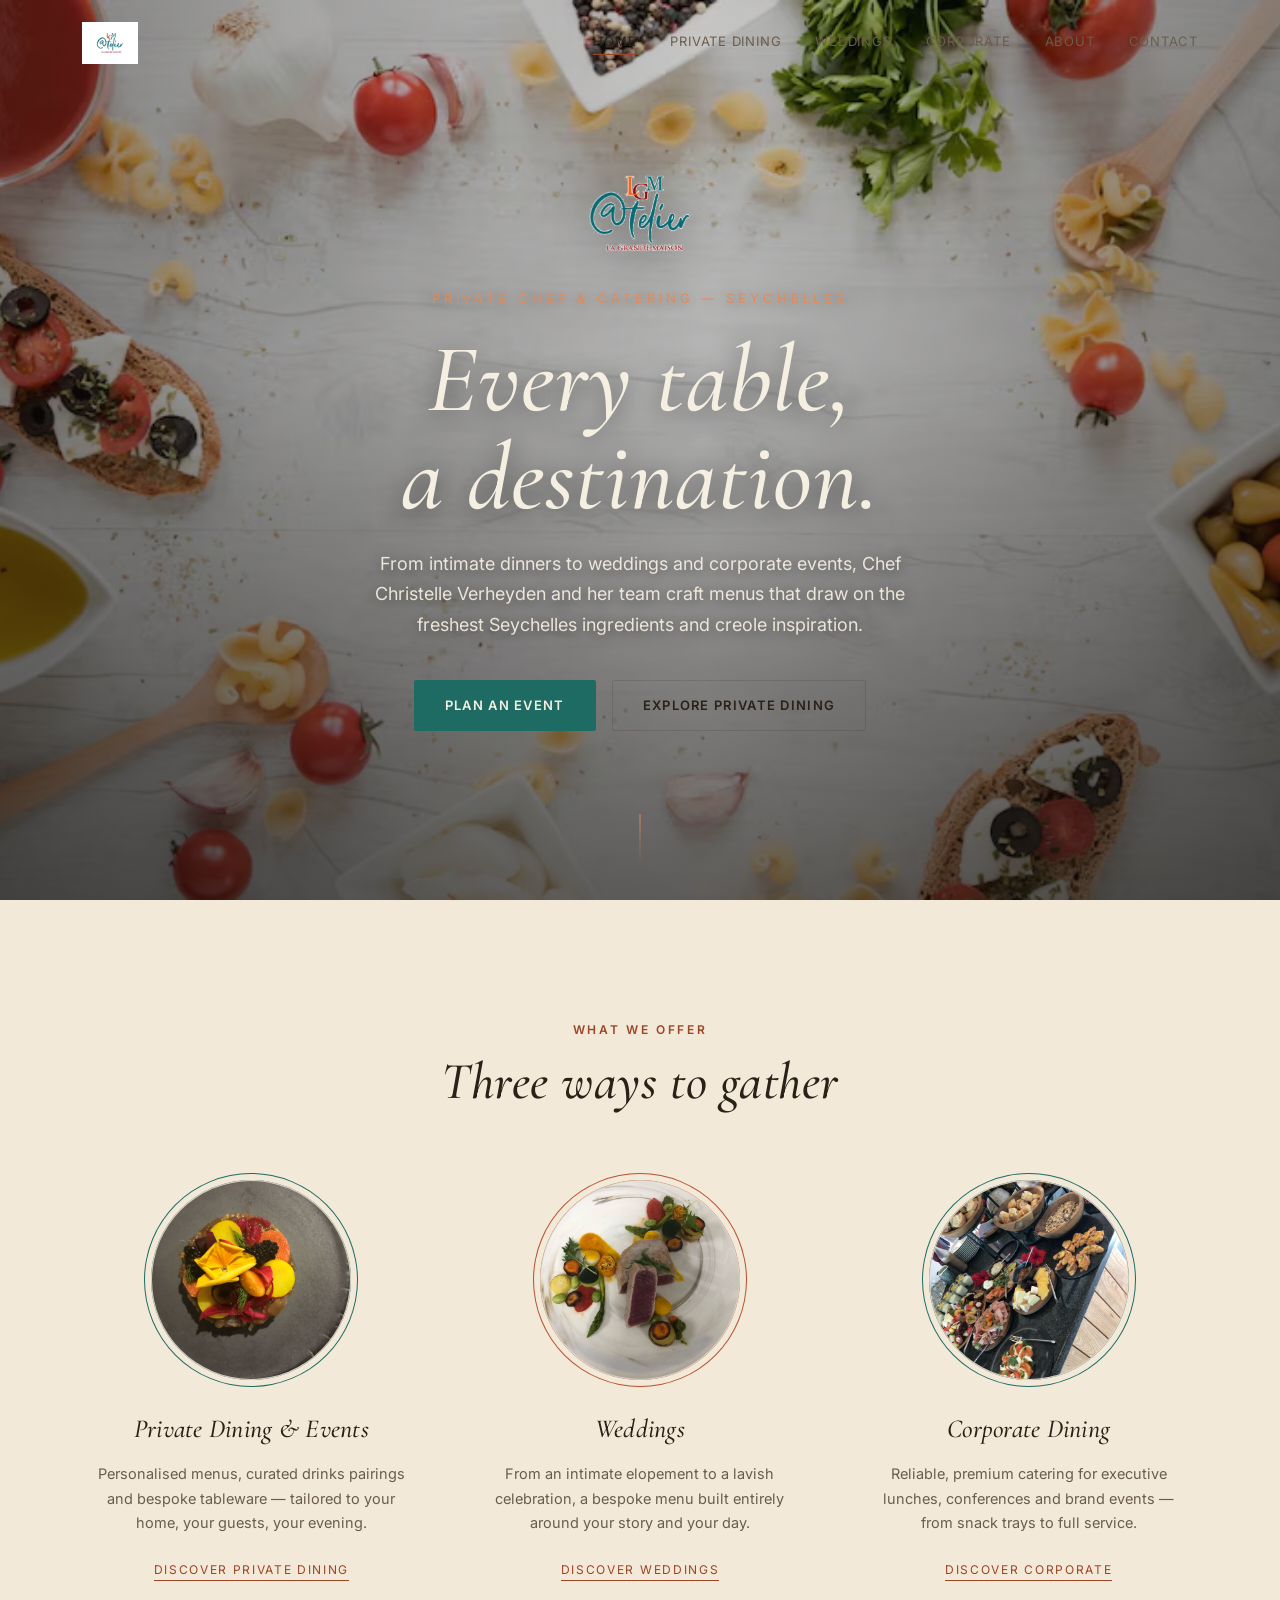
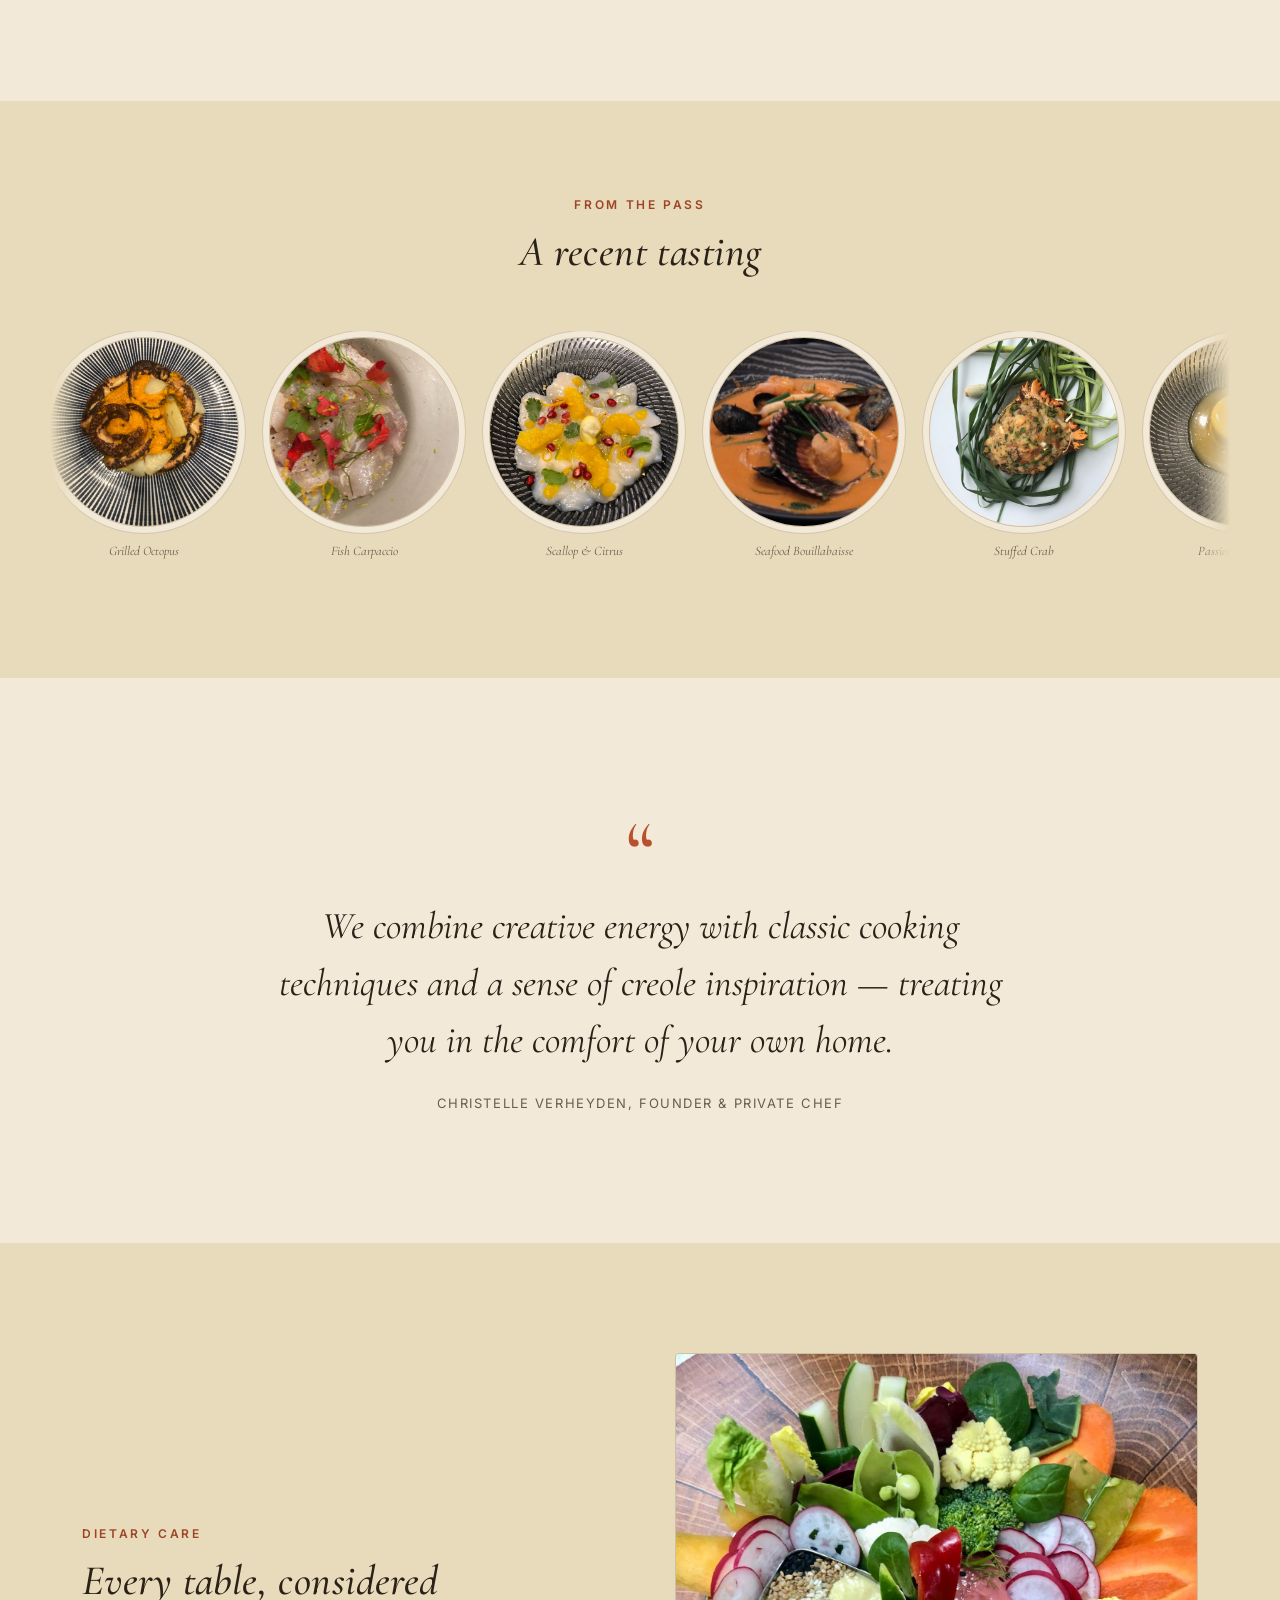
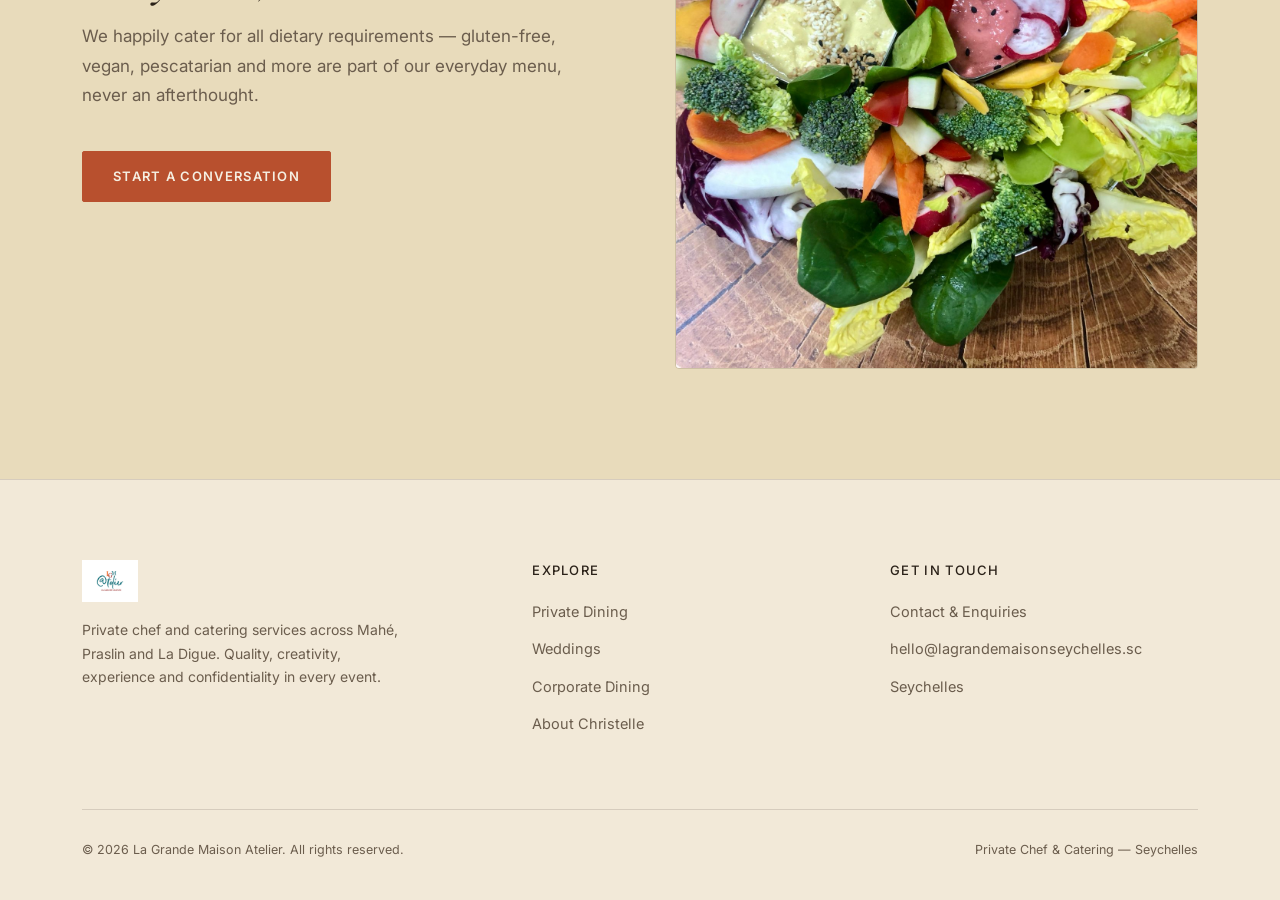
==== index.html @ a4523289 "Add files via upload" ====
<!DOCTYPE html>
<html lang="en">
<head>
<meta charset="UTF-8">
<meta name="viewport" content="width=device-width, initial-scale=1.0">
<title>La Grande Maison — Catering &amp; Private Chef | Seychelles</title>
<meta name="description" content="Private dining, weddings and corporate catering by Chef Christelle Verheyden. Bespoke menus crafted with the finest Seychelles ingredients.">
<link rel="preconnect" href="https://fonts.googleapis.com">
<link href="https://fonts.googleapis.com/css2?family=Cormorant+Garamond:ital,wght@0,400;0,500;0,600;1,400;1,500;1,600&family=Inter:wght@400;500;600;700&display=swap" rel="stylesheet">
<link rel="stylesheet" href="styles.css">
</head>
<body>

<header class="site-header">
  <div class="container nav-row">
    <a href="index.html" class="brand">
      <img src="images/logo.jpg" alt="La Grande Maison Atelier">
    </a>
    <nav class="nav-links">
      <a href="index.html" class="active">Home</a>
      <a href="private-dining.html">Private Dining</a>
      <a href="weddings.html">Weddings</a>
      <a href="corporate.html">Corporate</a>
      <a href="about.html">About</a>
      <a href="contact.html">Contact</a>
    </nav>
    <button class="nav-toggle" aria-label="Toggle menu">☰</button>
  </div>
</header>

<section class="hero" style="background-image: url('images/Hero.avif');">
  <div class="hero-inner container">
    <img src="images/logo-transparent.png" alt="La Grande Maison Atelier" class="hero-logo">
    <div class="hero-eyebrow">Private Chef &amp; Catering — Seychelles</div>
    <h1>Every table,<br>a destination.</h1>
    <p class="hero-sub">From intimate dinners to weddings and corporate events, Chef Christelle Verheyden and her team craft menus that draw on the freshest Seychelles ingredients and creole inspiration.</p>
    <div class="hero-ctas">
      <a href="weddings.html" class="btn btn-primary">Plan an Event</a>
      <a href="private-dining.html" class="btn btn-outline">Explore Private Dining</a>
    </div>
  </div>
  <div class="scroll-cue"></div>
</section>

<section class="pillars">
  <div class="container">
    <div class="eyebrow text-center" style="display:block;">What We Offer</div>
    <h2 class="section-title text-center" style="margin:0 auto;">Three ways to gather</h2>

    <div class="pillars-grid">
      <div class="pillar-card reveal">
        <a href="private-dining.html" class="plate ring-teal">
          <img src="images/Dish9.jpg" alt="Private dining tasting plate">
        </a>
        <h3>Private Dining &amp; Events</h3>
        <p>Personalised menus, curated drinks pairings and bespoke tableware — tailored to your home, your guests, your evening.</p>
        <a href="private-dining.html" class="link">Discover Private Dining</a>
      </div>

      <div class="pillar-card reveal">
        <a href="weddings.html" class="plate ring-rust">
          <img src="images/Dish6.jpg" alt="Wedding dining plate">
        </a>
        <h3>Weddings</h3>
        <p>From an intimate elopement to a lavish celebration, a bespoke menu built entirely around your story and your day.</p>
        <a href="weddings.html" class="link">Discover Weddings</a>
      </div>

      <div class="pillar-card reveal">
        <a href="corporate.html" class="plate ring-teal">
          <img src="images/Dishes.jpg" alt="Corporate catering spread">
        </a>
        <h3>Corporate Dining</h3>
        <p>Reliable, premium catering for executive lunches, conferences and brand events — from snack trays to full service.</p>
        <a href="corporate.html" class="link">Discover Corporate</a>
      </div>
    </div>
  </div>
</section>

<section class="gallery-band">
  <div class="container">
    <div class="gallery-band-head reveal">
      <div class="eyebrow">From the Pass</div>
      <h2 class="section-title" style="font-size:clamp(28px,3.6vw,42px);">A recent tasting</h2>
    </div>
  </div>
  <div class="gallery-viewport">
  <div class="gallery-track container">
    <div class="gallery-item reveal">
      <button type="button" class="plate lightbox-trigger" data-src="images/dish_octopus.jpg" data-caption="Grilled octopus">
  <img src="images/dish_octopus.jpg" alt="Grilled octopus" loading="lazy">
</button>
      <p>Grilled Octopus</p>
    </div>
    <div class="gallery-item reveal">
      <button type="button" class="plate lightbox-trigger" data-src="images/dish_carpaccio_red.jpg" data-caption="Fish carpaccio">
  <img src="images/dish_carpaccio_red.jpg" alt="Fish carpaccio" loading="lazy">
</button>
      <p>Fish Carpaccio</p>
    </div>
    <div class="gallery-item reveal">
      <button type="button" class="plate lightbox-trigger" data-src="images/Dish3.jpg" data-caption="Scallop citrus carpaccio">
  <img src="images/Dish3.jpg" alt="Scallop citrus carpaccio" loading="lazy">
</button>
      <p>Scallop &amp; Citrus</p>
    </div>
    <div class="gallery-item reveal">
      <button type="button" class="plate lightbox-trigger" data-src="images/dish_seafood.jpg" data-caption="Seafood bouillabaisse">
  <img src="images/dish_seafood.jpg" alt="Seafood bouillabaisse" loading="lazy">
</button>
      <p>Seafood Bouillabaisse</p>
    </div>
    <div class="gallery-item reveal">
      <button type="button" class="plate lightbox-trigger" data-src="images/Dish4.jpg" data-caption="Stuffed crab">
  <img src="images/Dish4.jpg" alt="Stuffed crab" loading="lazy">
</button>
      <p>Stuffed Crab</p>
    </div>
    <div class="gallery-item reveal">
      <button type="button" class="plate lightbox-trigger" data-src="images/dish_creme.jpg" data-caption="Passion fruit dessert">
  <img src="images/dish_creme.jpg" alt="Passion fruit dessert" loading="lazy">
</button>
      <p>Passion Fruit Cr&egrave;me</p>
    </div>
    <div class="gallery-item reveal">
      <button type="button" class="plate lightbox-trigger" data-src="images/dish_coconut_cocktail.jpg" data-caption="Coconut cocktail">
  <img src="images/dish_coconut_cocktail.jpg" alt="Coconut cocktail" loading="lazy">
</button>
      <p>Welcome Cocktail</p>
    </div>
  </div>
  </div>
</section>

<section class="quote-section">
  <div class="container">
    <div class="quote-mark reveal">&ldquo;</div>
    <blockquote class="reveal">We combine creative energy with classic cooking techniques and a sense of creole inspiration — treating you in the comfort of your own home.</blockquote>
    <div class="quote-cite reveal">Christelle Verheyden, Founder &amp; Private Chef</div>
  </div>
</section>

<section class="section section-alt">
  <div class="container two-col">
    <div class="reveal">
      <div class="eyebrow">Dietary Care</div>
      <h2 class="section-title" style="font-size:clamp(28px,3.6vw,42px);">Every table, considered</h2>
      <p class="section-lede">We happily cater for all dietary requirements — gluten-free, vegan, pescatarian and more are part of our everyday menu, never an afterthought.</p>
      <a href="contact.html" class="btn btn-rust mt-40">Start a Conversation</a>
    </div>
    <div class="image-frame reveal">
      <img src="images/dish_veggies_fresh.jpg" alt="Fresh vegetable platter with dips">
    </div>
  </div>
</section>

<footer>
  <div class="container">
    <div class="footer-grid">
      <div class="footer-brand">
        <a href="index.html" class="brand">
          <img src="images/logo.jpg" alt="La Grande Maison Atelier">
        </a>
        <p>Private chef and catering services across Mah&eacute;, Praslin and La Digue. Quality, creativity, experience and confidentiality in every event.</p>
      </div>
      <div class="footer-col">
        <h4>Explore</h4>
        <ul>
          <li><a href="private-dining.html">Private Dining</a></li>
          <li><a href="weddings.html">Weddings</a></li>
          <li><a href="corporate.html">Corporate Dining</a></li>
          <li><a href="about.html">About Christelle</a></li>
        </ul>
      </div>
      <div class="footer-col">
        <h4>Get in Touch</h4>
        <ul>
          <li><a href="contact.html">Contact &amp; Enquiries</a></li>
          <li><a href="mailto:hello@lagrandemaisonseychelles.sc">hello@lagrandemaisonseychelles.sc</a></li>
          <li><a href="#">Seychelles</a></li>
        </ul>
      </div>
    </div>
    <div class="footer-bottom">
      <span>&copy; 2026 La Grande Maison Atelier. All rights reserved.</span>
      <span>Private Chef &amp; Catering — Seychelles</span>
    </div>
  </div>
</footer>

<div class="lightbox" id="lightbox">
  <button type="button" class="lightbox-close" aria-label="Close">&times;</button>
  <div class="lightbox-inner">
    <img alt="" class="lightbox-img" src="[data-uri]">
    <p class="lightbox-caption"></p>
  </div>
</div>

<script src="script.js"></script>
</body>
</html>
---- styles.css ----
/* ============================================
   LA GRANDE MAISON — Catering & Private Chef
   ============================================ */

:root {
  --obsidian: #F2E9D8;
  --panel: #E8DBBB;
  --panel-2: #FBF7EC;
  --teal: #1E6B64;
  --teal-light: #2F8A81;
  --rust: #B8502E;
  --rust-light: #9C4527;
  --rust-bright: #E08A5B;
  --maroon: #6E2320;
  --cream: #2A2118;
  --cream-dim: #6B5D4D;
  --on-accent: #F5EFE2;
  --line: rgba(42, 33, 24, 0.14);

  --display: 'Cormorant Garamond', serif;
  --body: 'Inter', sans-serif;

  --container: 1180px;
}

* { box-sizing: border-box; margin: 0; padding: 0; }

html { scroll-behavior: smooth; scroll-padding-top: 110px; }

body {
  background: var(--obsidian);
  color: var(--cream);
  font-family: var(--body);
  font-size: 16px;
  line-height: 1.6;
  -webkit-font-smoothing: antialiased;
}

img { max-width: 100%; display: block; }

a { color: inherit; text-decoration: none; }

.container {
  max-width: var(--container);
  margin: 0 auto;
  padding: 0 32px;
}

@media (max-width: 640px) {
  .container { padding: 0 20px; }
}

/* ---------- Typography ---------- */

h1, h2, h3, h4 {
  font-family: var(--display);
  font-weight: 500;
  letter-spacing: 0.01em;
  color: var(--cream);
}

.eyebrow {
  font-family: var(--body);
  font-size: 12px;
  letter-spacing: 0.22em;
  text-transform: uppercase;
  color: var(--rust-light);
  font-weight: 600;
  display: inline-block;
  margin-bottom: 14px;
}

.section-title {
  font-size: clamp(32px, 4.5vw, 52px);
  font-style: italic;
  font-weight: 500;
  line-height: 1.1;
  margin-bottom: 18px;
}

.section-lede {
  font-size: 17px;
  color: var(--cream-dim);
  max-width: 620px;
  line-height: 1.75;
}

/* ---------- Buttons ---------- */

.btn {
  display: inline-flex;
  align-items: center;
  gap: 10px;
  padding: 14px 30px;
  font-family: var(--body);
  font-size: 13px;
  letter-spacing: 0.1em;
  text-transform: uppercase;
  font-weight: 600;
  border-radius: 2px;
  border: 1px solid transparent;
  cursor: pointer;
  transition: all 0.25s ease;
}

.btn-primary {
  background: var(--teal);
  color: var(--on-accent);
  border-color: var(--teal);
}
.btn-primary:hover { background: var(--teal-light); border-color: var(--teal-light); }

.btn-outline {
  background: transparent;
  color: var(--cream);
  border-color: var(--line);
}
.btn-outline:hover { border-color: var(--rust-light); color: var(--rust-light); }

.btn-rust {
  background: var(--rust);
  color: var(--on-accent);
  border-color: var(--rust);
}
.btn-rust:hover { background: var(--rust-light); border-color: var(--rust-light); }

/* ---------- Nav ---------- */

.site-header {
  position: fixed;
  top: 0; left: 0; right: 0;
  z-index: 100;
  padding: 22px 0;
  transition: background 0.3s ease, padding 0.3s ease, border-color 0.3s ease;
  border-bottom: 1px solid transparent;
}

.site-header.scrolled {
  background: rgba(242, 233, 216, 0.92);
  backdrop-filter: blur(10px);
  padding: 14px 0;
  border-bottom-color: var(--line);
}

.nav-row {
  display: flex;
  align-items: center;
  justify-content: space-between;
}

.brand {
  display: flex;
  align-items: center;
  gap: 12px;
}

.brand img { height: 42px; width: auto; }

.brand-text {
  font-family: var(--display);
  font-style: italic;
  font-size: 20px;
  color: var(--cream);
  line-height: 1.1;
}
.brand-text small {
  display: block;
  font-family: var(--body);
  font-style: normal;
  font-size: 9px;
  letter-spacing: 0.2em;
  text-transform: uppercase;
  color: var(--rust-light);
  margin-top: 2px;
}

.nav-links {
  display: flex;
  align-items: center;
  gap: 34px;
  font-size: 13px;
  letter-spacing: 0.06em;
  text-transform: uppercase;
}

.nav-links a {
  color: var(--cream-dim);
  position: relative;
  padding-bottom: 4px;
  transition: color 0.2s ease;
}
.nav-links a:hover, .nav-links a.active { color: var(--cream); }
.nav-links a.active::after {
  content: '';
  position: absolute;
  bottom: 0; left: 0; right: 0;
  height: 1px;
  background: var(--rust-light);
}

.nav-toggle {
  display: none;
  background: none;
  border: none;
  color: var(--cream);
  font-size: 26px;
  cursor: pointer;
}

@media (max-width: 860px) {
  .nav-links {
    position: fixed;
    top: 0; right: 0;
    height: 100vh;
    width: 260px;
    background: var(--panel);
    flex-direction: column;
    justify-content: center;
    gap: 28px;
    transform: translateX(100%);
    transition: transform 0.3s ease;
    border-left: 1px solid var(--line);
  }
  .nav-links.open { transform: translateX(0); }
  .nav-toggle { display: block; }
}

/* ---------- Hero ---------- */

.hero {
  position: relative;
  min-height: 100vh;
  display: flex;
  align-items: center;
  background-size: cover;
  background-position: center;
  overflow: hidden;
}

.hero::before {
  content: '';
  position: absolute;
  inset: 0;
  background:
    linear-gradient(180deg, rgba(14,12,10,0.18) 0%, rgba(14,12,10,0.22) 40%, rgba(14,12,10,0.62) 100%),
    linear-gradient(90deg, rgba(14,12,10,0.35) 0%, rgba(14,12,10,0.05) 55%, rgba(14,12,10,0.35) 100%);
}

.hero-inner {
  position: relative;
  z-index: 2;
  text-align: center;
  width: 100%;
}

.hero-eyebrow {
  font-size: 13px;
  letter-spacing: 0.3em;
  text-transform: uppercase;
  color: var(--rust-bright);
  margin-bottom: 22px;
  text-shadow: 0 2px 14px rgba(0,0,0,0.55);
}

.hero h1 {
  font-size: clamp(44px, 8vw, 96px);
  font-style: italic;
  line-height: 1.02;
  margin-bottom: 22px;
  color: var(--on-accent);
  text-shadow: 0 4px 24px rgba(0,0,0,0.5);
}

.hero-sub {
  font-size: 18px;
  color: rgba(245, 239, 226, 0.92);
  max-width: 560px;
  margin: 0 auto 40px;
  line-height: 1.7;
  text-shadow: 0 2px 14px rgba(0,0,0,0.55);
}

.hero-logo {
  width: 120px;
  margin: 0 auto 30px;
  opacity: 0.94;
  filter: drop-shadow(0 6px 20px rgba(0,0,0,0.45));
}
@media (max-width: 640px) {
  .hero-logo { width: 90px; margin-bottom: 22px; }
}

.hero-ctas {
  display: flex;
  gap: 16px;
  justify-content: center;
  flex-wrap: wrap;
}

.scroll-cue {
  position: absolute;
  bottom: 36px;
  left: 50%;
  transform: translateX(-50%);
  z-index: 2;
  width: 1px;
  height: 50px;
  background: linear-gradient(var(--rust-bright), transparent);
}

/* ---------- Plate media (signature element) ---------- */

.plate {
  display: block;
  position: relative;
  aspect-ratio: 1;
  border-radius: 50%;
  overflow: hidden;
  border: 1px solid rgba(42,33,24,0.14);
  box-shadow: 0 0 0 6px var(--obsidian), 0 0 0 7px rgba(42,33,24,0.10);
}
button.plate {
  appearance: none;
  background: none;
  padding: 0;
  font: inherit;
  color: inherit;
  cursor: pointer;
  width: 100%;
}
.plate img {
  width: 100%; height: 100%;
  object-fit: cover;
}
.plate.ring-teal { box-shadow: 0 0 0 6px var(--obsidian), 0 0 0 7px var(--teal); }
.plate.ring-rust { box-shadow: 0 0 0 6px var(--obsidian), 0 0 0 7px var(--rust); }

/* ---------- Pillars (Home) ---------- */

.pillars {
  padding: 120px 0;
}

.pillars-grid {
  display: grid;
  grid-template-columns: repeat(3, 1fr);
  gap: 50px;
  margin-top: 70px;
}

@media (max-width: 860px) {
  .pillars-grid { grid-template-columns: 1fr; gap: 60px; }
}

.pillar-card {
  text-align: center;
}

.pillar-card .plate {
  width: 200px;
  margin: 0 auto 28px;
  transition: transform 0.4s ease;
}
.pillar-card:hover .plate { transform: scale(1.04); }

.pillar-card h3 {
  font-size: 26px;
  font-style: italic;
  margin-bottom: 12px;
}

.pillar-card p {
  color: var(--cream-dim);
  font-size: 14.5px;
  line-height: 1.7;
  margin-bottom: 20px;
  padding: 0 10px;
}

.pillar-card a.link {
  font-size: 12px;
  letter-spacing: 0.14em;
  text-transform: uppercase;
  color: var(--rust-light);
  border-bottom: 1px solid var(--rust-light);
  padding-bottom: 3px;
}

/* ---------- Gallery strip ---------- */

.gallery-band {
  padding: 90px 0;
  background: var(--panel);
  overflow: hidden;
}

.gallery-band-head {
  text-align: center;
  margin-bottom: 56px;
}

.gallery-track {
  display: flex;
  gap: 30px;
  overflow-x: auto;
  padding: 6px 6px 26px;
  cursor: grab;
  -ms-overflow-style: none;
  scrollbar-width: none;
  -webkit-mask-image: linear-gradient(90deg, transparent 0, #000 32px, #000 calc(100% - 32px), transparent 100%);
  mask-image: linear-gradient(90deg, transparent 0, #000 32px, #000 calc(100% - 32px), transparent 100%);
}
.gallery-track::-webkit-scrollbar { display: none; }
.gallery-track.dragging {
  cursor: grabbing;
  user-select: none;
}

.gallery-viewport {
  position: relative;
}

.gallery-item {
  flex: 0 0 auto;
  width: 190px;
}
.gallery-item .plate { margin-bottom: 14px; }
.gallery-item p {
  text-align: center;
  font-size: 13px;
  color: var(--cream-dim);
  font-style: italic;
  font-family: var(--display);
}

/* ---------- About teaser / quote ---------- */

.quote-section {
  padding: 130px 0;
  text-align: center;
}
.quote-mark {
  font-family: var(--display);
  font-size: 90px;
  color: var(--rust);
  opacity: 0.5;
  line-height: 1;
}
.quote-section blockquote {
  font-family: var(--display);
  font-style: italic;
  font-size: clamp(24px, 3.4vw, 38px);
  max-width: 780px;
  margin: 0 auto 24px;
  line-height: 1.5;
}
.quote-cite {
  font-size: 13px;
  letter-spacing: 0.12em;
  text-transform: uppercase;
  color: var(--cream-dim);
}

/* ---------- Generic content sections ---------- */

.section {
  padding: 110px 0;
}
.section-alt {
  background: var(--panel);
}

.two-col {
  display: grid;
  grid-template-columns: 1fr 1fr;
  gap: 70px;
  align-items: center;
}
@media (max-width: 860px) {
  .two-col { grid-template-columns: 1fr; gap: 44px; }
}

.feature-list {
  list-style: none;
  margin-top: 30px;
}
.feature-list li {
  display: flex;
  gap: 16px;
  padding: 18px 0;
  border-top: 1px solid var(--line);
  font-size: 15px;
  color: var(--cream-dim);
}
.feature-list li:last-child { border-bottom: 1px solid var(--line); }
.feature-list li .mark {
  color: var(--rust-light);
  font-family: var(--display);
  font-style: italic;
  font-size: 20px;
  flex-shrink: 0;
}
.feature-list li strong { color: var(--cream); font-weight: 600; }

.image-frame {
  border-radius: 4px;
  overflow: hidden;
  border: 1px solid var(--line);
}

/* ---------- Forms ---------- */

.form-wrap {
  max-width: 720px;
  margin: 0 auto;
  background: var(--panel-2);
  border: 1px solid var(--line);
  border-radius: 6px;
  padding: 50px;
}
@media (max-width: 640px) { .form-wrap { padding: 32px 22px; } }

.form-row {
  display: grid;
  grid-template-columns: 1fr 1fr;
  gap: 22px;
}
@media (max-width: 640px) { .form-row { grid-template-columns: 1fr; } }

.field { margin-bottom: 22px; }
.field label {
  display: block;
  font-size: 12px;
  letter-spacing: 0.08em;
  text-transform: uppercase;
  color: var(--cream-dim);
  margin-bottom: 8px;
}
.field input,
.field select,
.field textarea {
  width: 100%;
  background: var(--obsidian);
  border: 1px solid var(--line);
  color: var(--cream);
  padding: 13px 15px;
  font-family: var(--body);
  font-size: 14.5px;
  border-radius: 3px;
  transition: border-color 0.2s ease;
}
.field input:focus,
.field select:focus,
.field textarea:focus {
  outline: none;
  border-color: var(--teal);
}
.field textarea { resize: vertical; min-height: 110px; }

.form-note {
  font-size: 13px;
  color: var(--cream-dim);
  margin-top: 18px;
  line-height: 1.6;
}

.form-success {
  display: none;
  text-align: center;
  padding: 40px 20px;
}
.form-success.show { display: block; }
.form-success h3 { font-style: italic; font-size: 28px; margin-bottom: 12px; }
.form-success p { color: var(--cream-dim); }

/* ---------- Footer ---------- */

footer {
  padding: 80px 0 40px;
  border-top: 1px solid var(--line);
}

.footer-grid {
  display: grid;
  grid-template-columns: 1.3fr 1fr 1fr;
  gap: 50px;
  margin-bottom: 60px;
}
@media (max-width: 720px) {
  .footer-grid { grid-template-columns: 1fr; gap: 36px; }
}

.footer-brand .brand { margin-bottom: 16px; }
.footer-brand p {
  color: var(--cream-dim);
  font-size: 14px;
  max-width: 320px;
  line-height: 1.7;
}

.footer-col h4 {
  font-size: 13px;
  letter-spacing: 0.1em;
  text-transform: uppercase;
  font-family: var(--body);
  color: var(--cream);
  margin-bottom: 18px;
}
.footer-col ul { list-style: none; }
.footer-col li { margin-bottom: 12px; }
.footer-col a {
  color: var(--cream-dim);
  font-size: 14.5px;
  transition: color 0.2s ease;
}
.footer-col a:hover { color: var(--rust-light); }

.footer-bottom {
  padding-top: 30px;
  border-top: 1px solid var(--line);
  display: flex;
  justify-content: space-between;
  flex-wrap: wrap;
  gap: 12px;
  font-size: 12.5px;
  color: var(--cream-dim);
}

/* ---------- Page hero (interior pages) ---------- */

.page-hero {
  position: relative;
  padding: 200px 0 100px;
  text-align: center;
  overflow: hidden;
}
.page-hero::before {
  content: '';
  position: absolute;
  inset: 0;
  background: radial-gradient(ellipse at 50% 0%, rgba(30,107,100,0.18), transparent 60%);
  z-index: 0;
}
.page-hero .container { position: relative; z-index: 1; }
.page-hero h1 {
  font-size: clamp(40px, 6vw, 70px);
  font-style: italic;
  margin-bottom: 20px;
}
.page-hero p {
  color: var(--cream-dim);
  max-width: 600px;
  margin: 0 auto;
  font-size: 16.5px;
  line-height: 1.75;
}

/* Image-background variant */
.page-hero-image {
  background-size: cover;
  background-position: center;
  background-color: var(--panel);
}
.page-hero-image::before {
  content: '';
  position: absolute;
  inset: 0;
  background:
    linear-gradient(180deg, rgba(14,12,10,0.4) 0%, rgba(14,12,10,0.5) 45%, rgba(14,12,10,0.8) 100%),
    linear-gradient(90deg, rgba(14,12,10,0.32) 0%, rgba(14,12,10,0.05) 55%, rgba(14,12,10,0.32) 100%);
  z-index: 0;
}
.page-hero-image .eyebrow {
  color: var(--rust-bright);
  text-shadow: 0 2px 14px rgba(0,0,0,0.55);
}
.page-hero-image h1 {
  color: var(--on-accent);
  text-shadow: 0 4px 22px rgba(0,0,0,0.5);
}
.page-hero-image p {
  color: rgba(245, 239, 226, 0.88);
  text-shadow: 0 2px 12px rgba(0,0,0,0.5);
}
.page-hero-image.bg-loading {
  background-image: none !important;
  background: linear-gradient(90deg, var(--panel) 0%, var(--panel-2) 50%, var(--panel) 100%);
  background-size: 800px 100%;
  animation: shimmer 1.3s infinite linear;
}

/* ---------- Menu-style list (service pages) ---------- */

.menu-block {
  border-top: 1px solid var(--line);
  padding: 36px 0;
  display: grid;
  grid-template-columns: 220px 1fr;
  gap: 36px;
}
@media (max-width: 720px) {
  .menu-block { grid-template-columns: 1fr; gap: 16px; }
}
.menu-block:last-child { border-bottom: 1px solid var(--line); }
.menu-block h3 {
  font-size: 24px;
  font-style: italic;
}
.menu-block p {
  color: var(--cream-dim);
  font-size: 15px;
  line-height: 1.8;
}

/* ---------- Load-in entrance animations ---------- */

@keyframes fadeUpIn {
  from { opacity: 0; transform: translateY(26px); }
  to { opacity: 1; transform: translateY(0); }
}

.hero-logo,
.hero-eyebrow,
.hero h1,
.hero-sub,
.hero-ctas {
  animation: fadeUpIn 0.9s cubic-bezier(0.16, 1, 0.3, 1) both;
}
.hero-logo { animation-delay: 0.05s; }
.hero-eyebrow { animation-delay: 0.22s; }
.hero h1 { animation-delay: 0.36s; }
.hero-sub { animation-delay: 0.52s; }
.hero-ctas { animation-delay: 0.66s; }

.page-hero .eyebrow,
.page-hero h1,
.page-hero p {
  animation: fadeUpIn 0.8s cubic-bezier(0.16, 1, 0.3, 1) both;
}
.page-hero .eyebrow { animation-delay: 0.05s; }
.page-hero h1 { animation-delay: 0.18s; }
.page-hero p { animation-delay: 0.32s; }

.site-header {
  animation: fadeUpIn 0.7s ease both;
}

@media (prefers-reduced-motion: reduce) {
  .hero-logo, .hero-eyebrow, .hero h1, .hero-sub, .hero-ctas,
  .page-hero .eyebrow, .page-hero h1, .page-hero p, .site-header {
    animation: none;
  }
}

/* ---------- Skeleton loading ---------- */

@keyframes shimmer {
  0% { background-position: -400px 0; }
  100% { background-position: 400px 0; }
}

.plate.loading,
.image-frame.loading {
  background: linear-gradient(90deg, var(--panel) 0%, var(--panel-2) 50%, var(--panel) 100%);
  background-size: 800px 100%;
  animation: shimmer 1.3s infinite linear;
}

.plate img,
.image-frame img {
  opacity: 0;
  transition: opacity 0.45s ease;
}
.plate img.loaded,
.image-frame img.loaded {
  opacity: 1;
}

.hero {
  background-color: var(--panel);
}
.hero.bg-loading {
  background-image: none !important;
  background: linear-gradient(90deg, var(--panel) 0%, var(--panel-2) 50%, var(--panel) 100%);
  background-size: 800px 100%;
  animation: shimmer 1.3s infinite linear;
}

/* ---------- Lightbox ---------- */

.lightbox {
  position: fixed;
  inset: 0;
  z-index: 1000;
  display: flex;
  align-items: center;
  justify-content: center;
  padding: 40px;
  background: rgba(14, 12, 10, 0.88);
  opacity: 0;
  visibility: hidden;
  transition: opacity 0.3s ease;
}
.lightbox.open {
  opacity: 1;
  visibility: visible;
}

.lightbox-inner {
  max-width: min(900px, 100%);
  max-height: 100%;
  display: flex;
  flex-direction: column;
  align-items: center;
  transform: scale(0.96);
  transition: transform 0.3s ease;
}
.lightbox.open .lightbox-inner {
  transform: scale(1);
}

.lightbox-img {
  max-width: 100%;
  max-height: 78vh;
  width: auto;
  border-radius: 6px;
  box-shadow: 0 20px 60px rgba(0,0,0,0.5);
  object-fit: contain;
}

.lightbox-caption {
  margin-top: 18px;
  font-family: var(--display);
  font-style: italic;
  font-size: 19px;
  color: var(--on-accent);
  text-align: center;
}

.lightbox-close {
  position: fixed;
  top: 24px;
  right: 28px;
  z-index: 1001;
  width: 46px;
  height: 46px;
  border-radius: 50%;
  border: 1px solid rgba(245,239,226,0.3);
  background: rgba(14,12,10,0.5);
  color: var(--on-accent);
  font-size: 26px;
  line-height: 1;
  cursor: pointer;
  display: flex;
  align-items: center;
  justify-content: center;
  transition: background 0.2s ease, transform 0.2s ease;
}
.lightbox-close:hover {
  background: rgba(184, 80, 46, 0.85);
  transform: rotate(90deg);
}

@media (max-width: 640px) {
  .lightbox { padding: 20px; }
  .lightbox-close { top: 16px; right: 16px; width: 40px; height: 40px; font-size: 22px; }
}

/* ---------- Utility ---------- */

.reveal {
  opacity: 0;
  transform: translateY(24px);
  transition: opacity 0.8s cubic-bezier(0.16, 1, 0.3, 1), transform 0.8s cubic-bezier(0.16, 1, 0.3, 1);
}
.reveal.in { opacity: 1; transform: translateY(0); }

.pillars-grid .pillar-card:nth-child(1) { transition-delay: 0s; }
.pillars-grid .pillar-card:nth-child(2) { transition-delay: 0.1s; }
.pillars-grid .pillar-card:nth-child(3) { transition-delay: 0.2s; }

.gallery-item:nth-child(1) { transition-delay: 0s; }
.gallery-item:nth-child(2) { transition-delay: 0.06s; }
.gallery-item:nth-child(3) { transition-delay: 0.12s; }
.gallery-item:nth-child(4) { transition-delay: 0.18s; }
.gallery-item:nth-child(5) { transition-delay: 0.24s; }
.gallery-item:nth-child(6) { transition-delay: 0.3s; }
.gallery-item:nth-child(7) { transition-delay: 0.36s; }

.text-center { text-align: center; }
.mt-40 { margin-top: 40px; }

@media (prefers-reduced-motion: reduce) {
  .reveal { opacity: 1; transform: none; transition: none; }
  html { scroll-behavior: auto; }
}
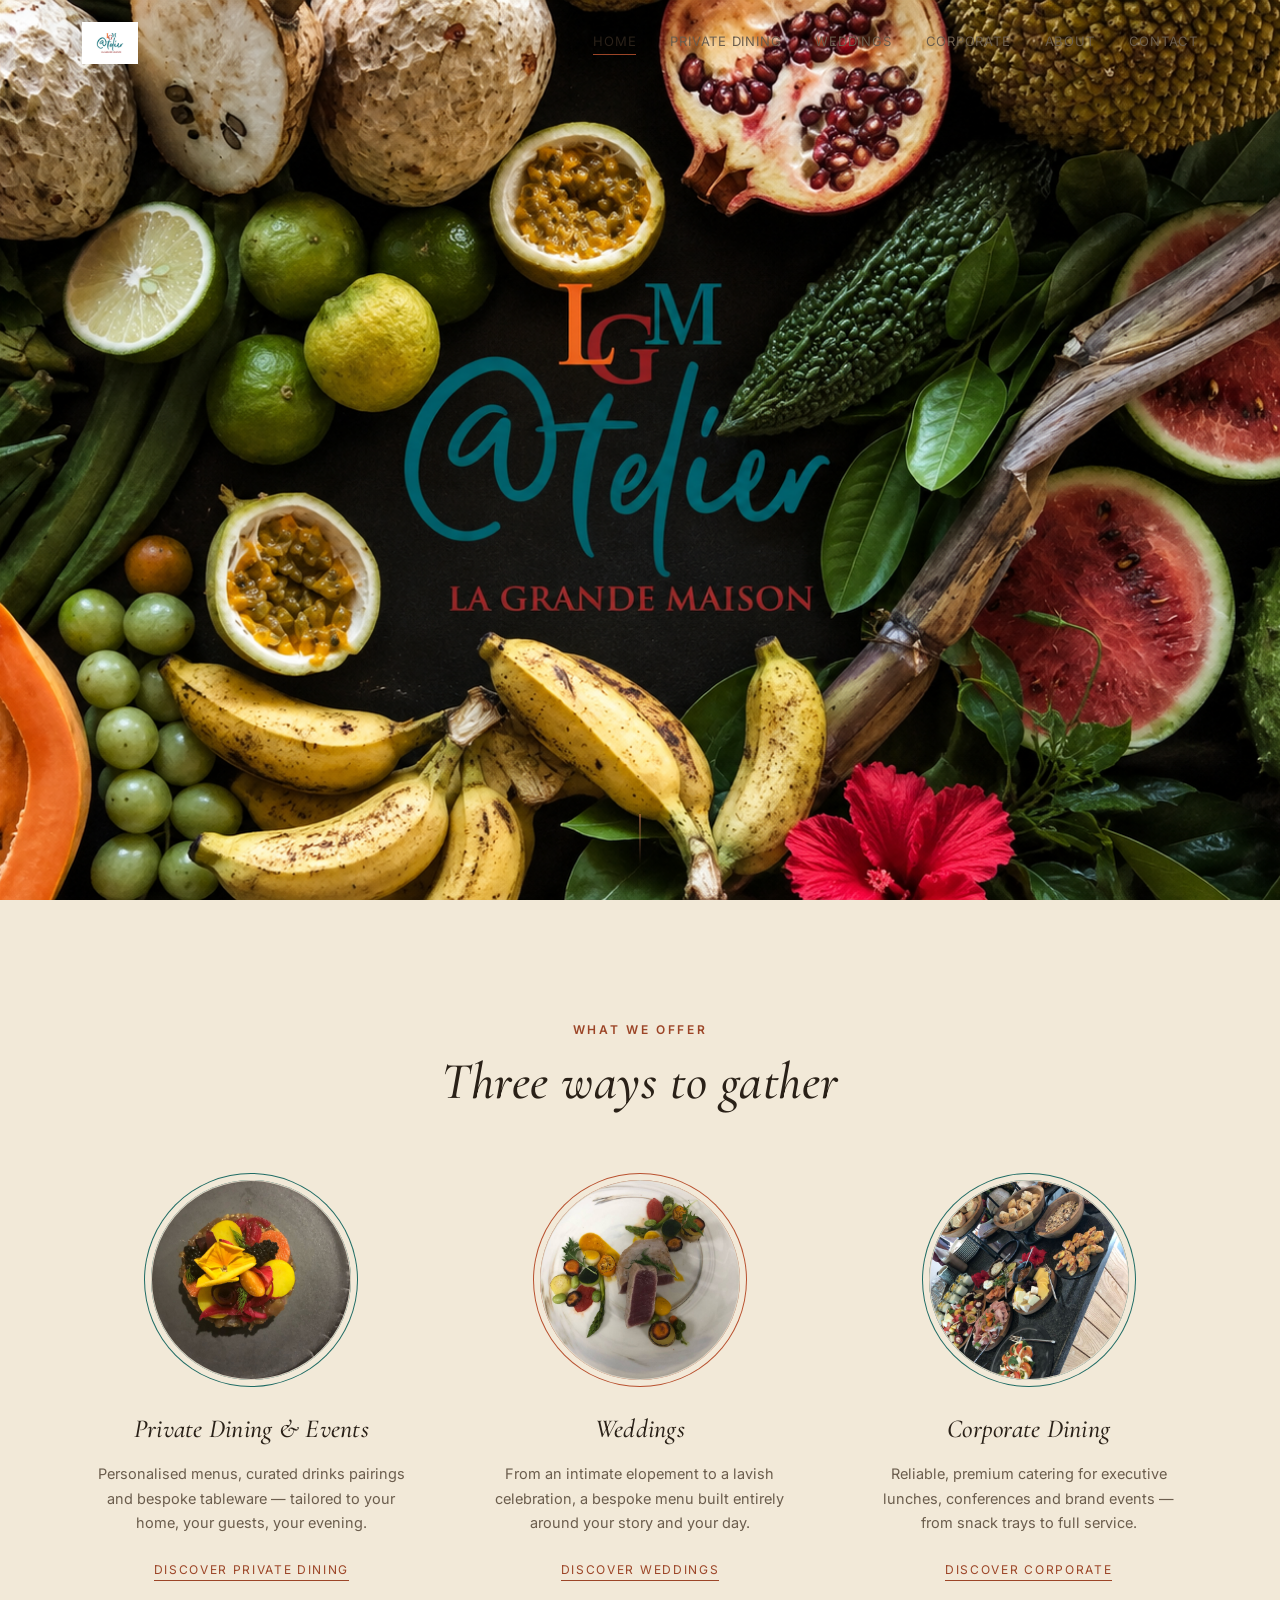
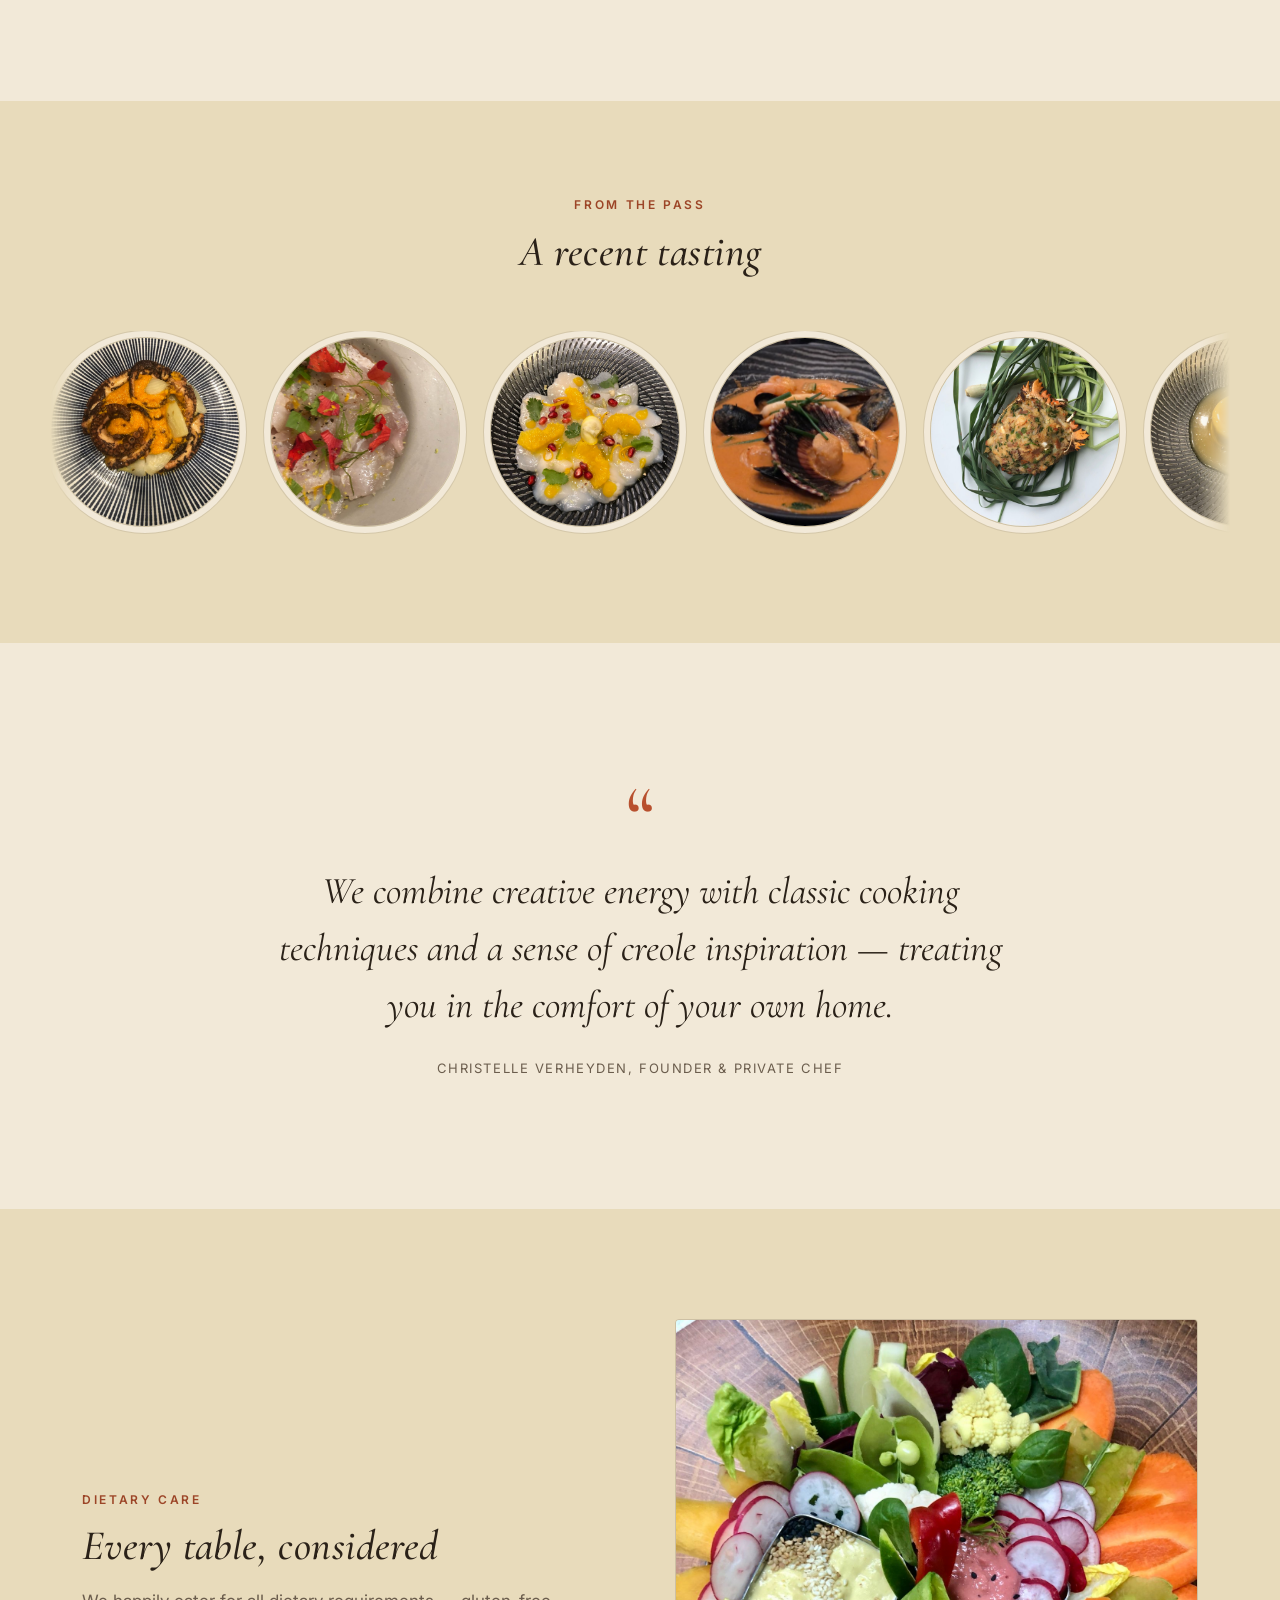
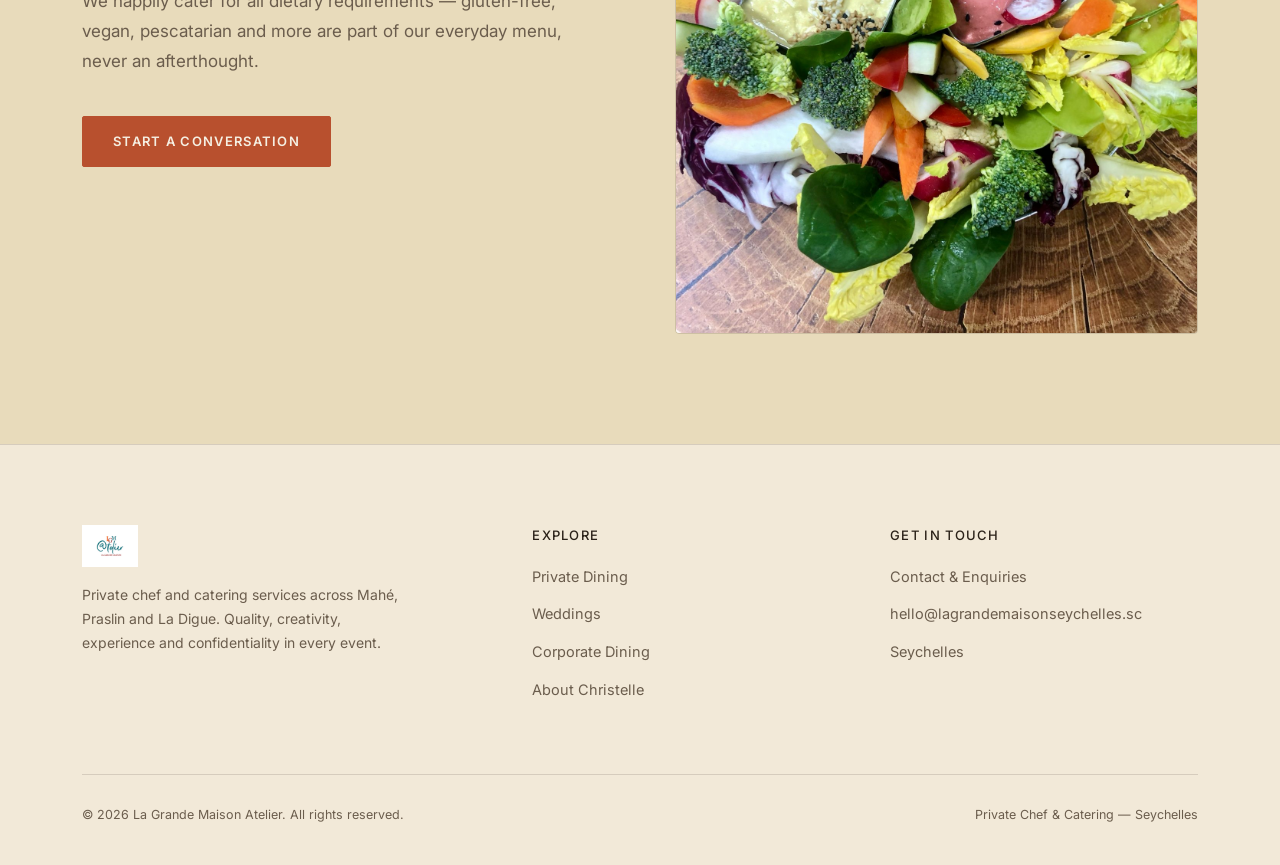
==== commit bfe029bf: "Add files via upload" ====
--- a/index.html
+++ b/index.html
@@ -5,40 +5,1420 @@
 <meta name="viewport" content="width=device-width, initial-scale=1.0">
 <title>La Grande Maison — Catering &amp; Private Chef | Seychelles</title>
 <meta name="description" content="Private dining, weddings and corporate catering by Chef Christelle Verheyden. Bespoke menus crafted with the finest Seychelles ingredients.">
+<link rel="icon" type="image/x-icon" href="images/favicon.ico">
+<link rel="icon" type="image/png" sizes="32x32" href="images/favicon-32.png">
+<link rel="icon" type="image/png" sizes="16x16" href="images/favicon-16.png">
+<link rel="apple-touch-icon" sizes="180x180" href="images/favicon-180.png">
 <link rel="preconnect" href="https://fonts.googleapis.com">
 <link href="https://fonts.googleapis.com/css2?family=Cormorant+Garamond:ital,wght@0,400;0,500;0,600;1,400;1,500;1,600&family=Inter:wght@400;500;600;700&display=swap" rel="stylesheet">
-<link rel="stylesheet" href="styles.css">
+<style>
+/* ============================================
+   LA GRANDE MAISON — Catering & Private Chef
+   ============================================ */
+
+:root {
+  --obsidian: #F2E9D8;
+  --panel: #E8DBBB;
+  --panel-2: #FBF7EC;
+  --teal: #1E6B64;
+  --teal-light: #2F8A81;
+  --rust: #B8502E;
+  --rust-light: #9C4527;
+  --rust-bright: #E08A5B;
+  --maroon: #6E2320;
+  --cream: #2A2118;
+  --cream-dim: #6B5D4D;
+  --on-accent: #F5EFE2;
+  --line: rgba(42, 33, 24, 0.14);
+
+  --display: 'Cormorant Garamond', serif;
+  --body: 'Inter', sans-serif;
+
+  --container: 1180px;
+}
+
+* { box-sizing: border-box; margin: 0; padding: 0; }
+
+.page { display: none; }
+.page.active { display: block; }
+
+html { scroll-behavior: smooth; scroll-padding-top: 110px; }
+
+body {
+  background: var(--obsidian);
+  color: var(--cream);
+  font-family: var(--body);
+  font-size: 16px;
+  line-height: 1.6;
+  -webkit-font-smoothing: antialiased;
+}
+
+img { max-width: 100%; display: block; }
+
+a { color: inherit; text-decoration: none; }
+
+.container {
+  max-width: var(--container);
+  margin: 0 auto;
+  padding: 0 32px;
+}
+
+@media (max-width: 640px) {
+  .container { padding: 0 20px; }
+}
+
+/* ---------- Typography ---------- */
+
+h1, h2, h3, h4 {
+  font-family: var(--display);
+  font-weight: 500;
+  letter-spacing: 0.01em;
+  color: var(--cream);
+}
+
+.eyebrow {
+  font-family: var(--body);
+  font-size: 12px;
+  letter-spacing: 0.22em;
+  text-transform: uppercase;
+  color: var(--rust-light);
+  font-weight: 600;
+  display: inline-block;
+  margin-bottom: 14px;
+}
+
+.section-title {
+  font-size: clamp(32px, 4.5vw, 52px);
+  font-style: italic;
+  font-weight: 500;
+  line-height: 1.1;
+  margin-bottom: 18px;
+}
+
+.section-lede {
+  font-size: 17px;
+  color: var(--cream-dim);
+  max-width: 620px;
+  line-height: 1.75;
+}
+
+/* ---------- Buttons ---------- */
+
+.btn {
+  display: inline-flex;
+  align-items: center;
+  gap: 10px;
+  padding: 14px 30px;
+  font-family: var(--body);
+  font-size: 13px;
+  letter-spacing: 0.1em;
+  text-transform: uppercase;
+  font-weight: 600;
+  border-radius: 2px;
+  border: 1px solid transparent;
+  cursor: pointer;
+  transition: all 0.25s ease;
+}
+
+.btn-primary {
+  background: var(--teal);
+  color: var(--on-accent);
+  border-color: var(--teal);
+}
+.btn-primary:hover { background: var(--teal-light); border-color: var(--teal-light); }
+
+.btn-outline {
+  background: transparent;
+  color: var(--cream);
+  border-color: var(--line);
+}
+.btn-outline:hover { border-color: var(--rust-light); color: var(--rust-light); }
+
+.btn-rust {
+  background: var(--rust);
+  color: var(--on-accent);
+  border-color: var(--rust);
+}
+.btn-rust:hover { background: var(--rust-light); border-color: var(--rust-light); }
+
+/* ---------- Nav ---------- */
+
+.site-header {
+  position: fixed;
+  top: 0; left: 0; right: 0;
+  z-index: 100;
+  padding: 22px 0;
+  transition: background 0.3s ease, padding 0.3s ease, border-color 0.3s ease;
+  border-bottom: 1px solid transparent;
+}
+
+.site-header.scrolled {
+  background: rgba(242, 233, 216, 0.92);
+  backdrop-filter: blur(10px);
+  padding: 14px 0;
+  border-bottom-color: var(--line);
+}
+
+.nav-row {
+  display: flex;
+  align-items: center;
+  justify-content: space-between;
+}
+
+.brand {
+  display: flex;
+  align-items: center;
+  gap: 12px;
+}
+
+.brand img { height: 42px; width: auto; }
+
+.brand-text {
+  font-family: var(--display);
+  font-style: italic;
+  font-size: 20px;
+  color: var(--cream);
+  line-height: 1.1;
+}
+.brand-text small {
+  display: block;
+  font-family: var(--body);
+  font-style: normal;
+  font-size: 9px;
+  letter-spacing: 0.2em;
+  text-transform: uppercase;
+  color: var(--rust-light);
+  margin-top: 2px;
+}
+
+.nav-links {
+  display: flex;
+  align-items: center;
+  gap: 34px;
+  font-size: 13px;
+  letter-spacing: 0.06em;
+  text-transform: uppercase;
+}
+
+.nav-links a {
+  color: var(--cream-dim);
+  position: relative;
+  padding-bottom: 4px;
+  transition: color 0.2s ease;
+}
+.nav-links a:hover, .nav-links a.active { color: var(--cream); }
+.nav-links a.active::after {
+  content: '';
+  position: absolute;
+  bottom: 0; left: 0; right: 0;
+  height: 1px;
+  background: var(--rust-light);
+}
+
+.nav-toggle {
+  display: none;
+  background: none;
+  border: none;
+  color: var(--cream);
+  font-size: 26px;
+  cursor: pointer;
+}
+
+@media (max-width: 860px) {
+  .nav-links {
+    position: fixed;
+    top: 0; right: 0;
+    height: 100vh;
+    width: 260px;
+    background: var(--panel);
+    flex-direction: column;
+    justify-content: center;
+    gap: 28px;
+    transform: translateX(100%);
+    transition: transform 0.3s ease;
+    border-left: 1px solid var(--line);
+  }
+  .nav-links.open { transform: translateX(0); }
+  .nav-toggle { display: block; }
+}
+
+/* ---------- Hero ---------- */
+
+.hero {
+  position: relative;
+  min-height: 100vh;
+  display: flex;
+  align-items: center;
+  background-size: cover;
+  background-position: center;
+  overflow: hidden;
+}
+
+.hero-inner {
+  position: relative;
+  z-index: 2;
+  text-align: center;
+  width: 100%;
+}
+
+.hero-eyebrow {
+  font-size: 13px;
+  letter-spacing: 0.3em;
+  text-transform: uppercase;
+  color: var(--rust-bright);
+  margin-bottom: 22px;
+  text-shadow: 0 2px 14px rgba(0,0,0,0.55);
+}
+
+.hero h1 {
+  font-size: clamp(44px, 8vw, 96px);
+  font-style: italic;
+  line-height: 1.02;
+  margin-bottom: 22px;
+  color: var(--on-accent);
+  text-shadow: 0 4px 24px rgba(0,0,0,0.5);
+}
+
+.hero-sub {
+  font-size: 18px;
+  color: rgba(245, 239, 226, 0.92);
+  max-width: 560px;
+  margin: 0 auto 40px;
+  line-height: 1.7;
+  text-shadow: 0 2px 14px rgba(0,0,0,0.55);
+}
+
+.hero-ctas {
+  display: flex;
+  gap: 16px;
+  justify-content: center;
+  flex-wrap: wrap;
+}
+
+.scroll-cue {
+  position: absolute;
+  bottom: 36px;
+  left: 50%;
+  transform: translateX(-50%);
+  z-index: 2;
+  width: 1px;
+  height: 50px;
+  background: linear-gradient(var(--rust-bright), transparent);
+}
+
+/* ---------- Plate media (signature element) ---------- */
+
+.plate {
+  display: block;
+  position: relative;
+  aspect-ratio: 1;
+  border-radius: 50%;
+  overflow: hidden;
+  border: 1px solid rgba(42,33,24,0.14);
+  box-shadow: 0 0 0 6px var(--obsidian), 0 0 0 7px rgba(42,33,24,0.10);
+}
+button.plate {
+  appearance: none;
+  background: none;
+  padding: 0;
+  font: inherit;
+  color: inherit;
+  cursor: pointer;
+  width: 100%;
+}
+.plate img {
+  width: 100%; height: 100%;
+  object-fit: cover;
+}
+.plate.ring-teal { box-shadow: 0 0 0 6px var(--obsidian), 0 0 0 7px var(--teal); }
+.plate.ring-rust { box-shadow: 0 0 0 6px var(--obsidian), 0 0 0 7px var(--rust); }
+
+/* ---------- Pillars (Home) ---------- */
+
+.pillars {
+  padding: 120px 0;
+}
+
+.pillars-grid {
+  display: grid;
+  grid-template-columns: repeat(3, 1fr);
+  gap: 50px;
+  margin-top: 70px;
+}
+
+@media (max-width: 860px) {
+  .pillars-grid { grid-template-columns: 1fr; gap: 60px; }
+}
+
+.pillar-card {
+  text-align: center;
+}
+
+.pillar-card .plate {
+  width: 200px;
+  margin: 0 auto 28px;
+  transition: transform 0.4s ease;
+}
+.pillar-card:hover .plate { transform: scale(1.04); }
+
+.pillar-card h3 {
+  font-size: 26px;
+  font-style: italic;
+  margin-bottom: 12px;
+}
+
+.pillar-card p {
+  color: var(--cream-dim);
+  font-size: 14.5px;
+  line-height: 1.7;
+  margin-bottom: 20px;
+  padding: 0 10px;
+}
+
+.pillar-card a.link {
+  font-size: 12px;
+  letter-spacing: 0.14em;
+  text-transform: uppercase;
+  color: var(--rust-light);
+  border-bottom: 1px solid var(--rust-light);
+  padding-bottom: 3px;
+}
+
+/* ---------- Gallery strip ---------- */
+
+.gallery-band {
+  padding: 90px 0;
+  background: var(--panel);
+  overflow: hidden;
+}
+
+.gallery-band-head {
+  text-align: center;
+  margin-bottom: 56px;
+}
+
+.gallery-track {
+  display: flex;
+  gap: 30px;
+  overflow-x: auto;
+  padding: 6px 6px 26px;
+  cursor: grab;
+  -ms-overflow-style: none;
+  scrollbar-width: none;
+  -webkit-mask-image: linear-gradient(90deg, transparent 0, #000 32px, #000 calc(100% - 32px), transparent 100%);
+  mask-image: linear-gradient(90deg, transparent 0, #000 32px, #000 calc(100% - 32px), transparent 100%);
+}
+.gallery-track::-webkit-scrollbar { display: none; }
+.gallery-track.dragging {
+  cursor: grabbing;
+  user-select: none;
+}
+
+.gallery-viewport {
+  position: relative;
+}
+
+.gallery-item {
+  flex: 0 0 auto;
+  width: 190px;
+}
+.gallery-item .plate { margin-bottom: 0; }
+
+/* ---------- About teaser / quote ---------- */
+
+.quote-section {
+  padding: 130px 0;
+  text-align: center;
+}
+.quote-mark {
+  font-family: var(--display);
+  font-size: 90px;
+  color: var(--rust);
+  opacity: 0.5;
+  line-height: 1;
+}
+.quote-section blockquote {
+  font-family: var(--display);
+  font-style: italic;
+  font-size: clamp(24px, 3.4vw, 38px);
+  max-width: 780px;
+  margin: 0 auto 24px;
+  line-height: 1.5;
+}
+.quote-cite {
+  font-size: 13px;
+  letter-spacing: 0.12em;
+  text-transform: uppercase;
+  color: var(--cream-dim);
+}
+
+/* ---------- Generic content sections ---------- */
+
+.section {
+  padding: 110px 0;
+}
+.section-alt {
+  background: var(--panel);
+}
+
+.two-col {
+  display: grid;
+  grid-template-columns: 1fr 1fr;
+  gap: 70px;
+  align-items: center;
+}
+@media (max-width: 860px) {
+  .two-col { grid-template-columns: 1fr; gap: 44px; }
+}
+
+.feature-list {
+  list-style: none;
+  margin-top: 30px;
+}
+.feature-list li {
+  display: flex;
+  gap: 16px;
+  padding: 18px 0;
+  border-top: 1px solid var(--line);
+  font-size: 15px;
+  color: var(--cream-dim);
+}
+.feature-list li:last-child { border-bottom: 1px solid var(--line); }
+.feature-list li .mark {
+  color: var(--rust-light);
+  font-family: var(--display);
+  font-style: italic;
+  font-size: 20px;
+  flex-shrink: 0;
+}
+.feature-list li strong { color: var(--cream); font-weight: 600; }
+
+.image-frame {
+  border-radius: 4px;
+  overflow: hidden;
+  border: 1px solid var(--line);
+}
+
+/* ---------- Forms ---------- */
+
+.form-wrap {
+  max-width: 720px;
+  margin: 0 auto;
+  background: var(--panel-2);
+  border: 1px solid var(--line);
+  border-radius: 6px;
+  padding: 50px;
+}
+@media (max-width: 640px) { .form-wrap { padding: 32px 22px; } }
+
+.form-row {
+  display: grid;
+  grid-template-columns: 1fr 1fr;
+  gap: 22px;
+}
+@media (max-width: 640px) { .form-row { grid-template-columns: 1fr; } }
+
+.field { margin-bottom: 22px; }
+.field label {
+  display: block;
+  font-size: 12px;
+  letter-spacing: 0.08em;
+  text-transform: uppercase;
+  color: var(--cream-dim);
+  margin-bottom: 8px;
+}
+.field input,
+.field select,
+.field textarea {
+  width: 100%;
+  background: var(--obsidian);
+  border: 1px solid var(--line);
+  color: var(--cream);
+  padding: 13px 15px;
+  font-family: var(--body);
+  font-size: 14.5px;
+  border-radius: 3px;
+  transition: border-color 0.2s ease;
+}
+.field input:focus,
+.field select:focus,
+.field textarea:focus {
+  outline: none;
+  border-color: var(--teal);
+}
+.field textarea { resize: vertical; min-height: 110px; }
+
+.form-note {
+  font-size: 13px;
+  color: var(--cream-dim);
+  margin-top: 18px;
+  line-height: 1.6;
+}
+
+.form-success {
+  display: none;
+  text-align: center;
+  padding: 40px 20px;
+}
+.form-success.show { display: block; }
+.form-success h3 { font-style: italic; font-size: 28px; margin-bottom: 12px; }
+.form-success p { color: var(--cream-dim); max-width: 460px; margin: 0 auto; }
+
+.form-success-actions {
+  display: flex;
+  gap: 14px;
+  justify-content: center;
+  flex-wrap: wrap;
+  margin: 26px 0 22px;
+}
+.form-success-message {
+  display: none;
+  text-align: left;
+  white-space: pre-wrap;
+  word-break: break-word;
+  background: var(--obsidian);
+  border: 1px solid var(--line);
+  border-radius: 4px;
+  padding: 18px 20px;
+  font-family: var(--body);
+  font-size: 13.5px;
+  line-height: 1.7;
+  color: var(--cream);
+  max-width: 480px;
+  margin: 0 auto;
+}
+.form-success-message.show { display: block; }
+.copy-message-btn.copied {
+  border-color: var(--teal);
+  color: var(--teal);
+}
+
+/* ---------- Footer ---------- */
+
+footer {
+  padding: 80px 0 40px;
+  border-top: 1px solid var(--line);
+}
+
+.footer-grid {
+  display: grid;
+  grid-template-columns: 1.3fr 1fr 1fr;
+  gap: 50px;
+  margin-bottom: 60px;
+}
+@media (max-width: 720px) {
+  .footer-grid { grid-template-columns: 1fr; gap: 36px; }
+}
+
+.footer-brand .brand { margin-bottom: 16px; }
+.footer-brand p {
+  color: var(--cream-dim);
+  font-size: 14px;
+  max-width: 320px;
+  line-height: 1.7;
+}
+
+.footer-col h4 {
+  font-size: 13px;
+  letter-spacing: 0.1em;
+  text-transform: uppercase;
+  font-family: var(--body);
+  color: var(--cream);
+  margin-bottom: 18px;
+}
+.footer-col ul { list-style: none; }
+.footer-col li { margin-bottom: 12px; }
+.footer-col a {
+  color: var(--cream-dim);
+  font-size: 14.5px;
+  transition: color 0.2s ease;
+}
+.footer-col a:hover { color: var(--rust-light); }
+
+.footer-bottom {
+  padding-top: 30px;
+  border-top: 1px solid var(--line);
+  display: flex;
+  justify-content: space-between;
+  flex-wrap: wrap;
+  gap: 12px;
+  font-size: 12.5px;
+  color: var(--cream-dim);
+}
+
+/* ---------- Page hero (interior pages) ---------- */
+
+.page-hero {
+  position: relative;
+  padding: 200px 0 100px;
+  text-align: center;
+  overflow: hidden;
+}
+.page-hero::before {
+  content: '';
+  position: absolute;
+  inset: 0;
+  background: radial-gradient(ellipse at 50% 0%, rgba(30,107,100,0.18), transparent 60%);
+  z-index: 0;
+}
+.page-hero .container { position: relative; z-index: 1; }
+.page-hero h1 {
+  font-size: clamp(40px, 6vw, 70px);
+  font-style: italic;
+  margin-bottom: 20px;
+}
+.page-hero p {
+  color: var(--cream-dim);
+  max-width: 600px;
+  margin: 0 auto;
+  font-size: 16.5px;
+  line-height: 1.75;
+}
+
+/* Image-background variant */
+.page-hero-image {
+  background-size: cover;
+  background-position: center;
+  background-color: var(--panel);
+}
+.page-hero-image::before {
+  content: '';
+  position: absolute;
+  inset: 0;
+  background:
+    linear-gradient(180deg, rgba(14,12,10,0.4) 0%, rgba(14,12,10,0.5) 45%, rgba(14,12,10,0.8) 100%),
+    linear-gradient(90deg, rgba(14,12,10,0.32) 0%, rgba(14,12,10,0.05) 55%, rgba(14,12,10,0.32) 100%);
+  z-index: 0;
+}
+.page-hero-image .eyebrow {
+  color: var(--rust-bright);
+  text-shadow: 0 2px 14px rgba(0,0,0,0.55);
+}
+.page-hero-image h1 {
+  color: var(--on-accent);
+  text-shadow: 0 4px 22px rgba(0,0,0,0.5);
+}
+.page-hero-image p {
+  color: rgba(245, 239, 226, 0.88);
+  text-shadow: 0 2px 12px rgba(0,0,0,0.5);
+}
+.page-hero-image.bg-loading {
+  background-image: none !important;
+  background: linear-gradient(90deg, var(--panel) 0%, var(--panel-2) 50%, var(--panel) 100%);
+  background-size: 800px 100%;
+  animation: shimmer 1.3s infinite linear;
+}
+
+/* ============================================================
+   EDITORIAL HERO SYSTEM
+   Distinct cinematic/editorial hero per interior page
+   ============================================================ */
+
+.ehero-eyebrow {
+  font-family: var(--body);
+  font-size: 12px;
+  font-weight: 600;
+  letter-spacing: 0.26em;
+  text-transform: uppercase;
+  margin-bottom: 22px;
+}
+.ehero-heading {
+  font-family: var(--display);
+  font-weight: 500;
+  line-height: 1.08;
+  font-size: clamp(38px, 5.2vw, 68px);
+}
+.ehero-heading em {
+  font-style: italic;
+  font-weight: 400;
+}
+.ehero-rule {
+  width: 54px;
+  height: 1px;
+  margin: 26px 0;
+}
+.ehero-sub {
+  font-size: 16px;
+  line-height: 1.8;
+  max-width: 440px;
+}
+.ehero-cta,
+.ehero-link {
+  display: inline-flex;
+  align-items: center;
+  gap: 12px;
+  font-size: 12px;
+  font-weight: 600;
+  letter-spacing: 0.16em;
+  text-transform: uppercase;
+  white-space: nowrap;
+}
+.ehero-cta {
+  border: 1px solid rgba(245, 239, 226, 0.4);
+  padding: 16px 26px;
+  color: var(--on-accent);
+  transition: border-color 0.3s ease, background 0.3s ease;
+}
+.ehero-cta:hover {
+  border-color: var(--rust-bright);
+  background: rgba(245, 239, 226, 0.06);
+}
+.ehero-cta .arrow, .ehero-link .arrow {
+  transition: transform 0.3s ease;
+}
+.ehero-cta:hover .arrow, .ehero-link:hover .arrow {
+  transform: translateX(5px);
+}
+.ehero-link {
+  padding-bottom: 4px;
+  border-bottom: 1px solid currentColor;
+}
+
+@media (prefers-reduced-motion: reduce) {
+  .ehero-cta .arrow, .ehero-link .arrow { transition: none; }
+}
+
+/* ---- Slow photographic zoom, shared by all photo heroes ---- */
+@keyframes eheroZoom {
+  from { transform: scale(1); }
+  to { transform: scale(1.09); }
+}
+.ehero-ken-burns {
+  animation: eheroZoom 24s ease-in-out infinite alternate;
+}
+@media (prefers-reduced-motion: reduce) {
+  .ehero-ken-burns { animation: none; }
+}
+
+/* ---- 1. PRIVATE DINING — cinematic, asymmetric, gradient bleed left ---- */
+.ehero-pd {
+  position: relative;
+  min-height: 94vh;
+  overflow: hidden;
+  display: flex;
+  background-color: var(--obsidian);
+}
+.ehero-pd-media {
+  position: absolute;
+  inset: 0;
+  z-index: 0;
+  overflow: hidden;
+}
+.ehero-pd-media img {
+  width: 100%;
+  height: 100%;
+  object-fit: cover;
+  opacity: 0;
+  transition: opacity 0.6s ease;
+}
+.ehero-pd-media img.loaded { opacity: 1; }
+.ehero-pd-scrim {
+  position: absolute;
+  inset: 0;
+  z-index: 1;
+  background:
+    linear-gradient(90deg, rgba(12,10,8,0.95) 0%, rgba(12,10,8,0.82) 26%, rgba(12,10,8,0.42) 52%, rgba(12,10,8,0.08) 76%),
+    linear-gradient(0deg, rgba(12,10,8,0.65) 0%, rgba(12,10,8,0) 26%);
+}
+.ehero-pd-content {
+  position: relative;
+  z-index: 2;
+  width: 100%;
+  max-width: none;
+  display: flex;
+  flex-direction: column;
+  justify-content: flex-end;
+  min-height: 94vh;
+  padding-top: 150px;
+  padding-bottom: 56px;
+  padding-left: clamp(24px, 6vw, 96px);
+  padding-right: clamp(24px, 6vw, 96px);
+}
+.ehero-pd-col {
+  max-width: 610px;
+  margin-top: auto;
+  margin-bottom: 64px;
+}
+.ehero-pd .ehero-eyebrow { color: var(--rust-bright); }
+.ehero-pd .ehero-heading { color: var(--on-accent); }
+.ehero-pd .ehero-rule { background: var(--rust-bright); }
+.ehero-pd .ehero-sub { color: rgba(245, 239, 226, 0.82); margin-bottom: 34px; }
+.ehero-pd-footer {
+  display: flex;
+  align-items: center;
+  justify-content: space-between;
+  color: rgba(245, 239, 226, 0.7);
+  font-size: 11.5px;
+  letter-spacing: 0.18em;
+  text-transform: uppercase;
+}
+.ehero-pd-tag { display: flex; align-items: center; gap: 12px; }
+.ehero-pd-tag::before {
+  content: '';
+  width: 1px;
+  height: 16px;
+  background: rgba(245, 239, 226, 0.4);
+}
+.ehero-pd-index { font-family: var(--display); font-style: italic; letter-spacing: 0.06em; }
+
+@media (max-width: 860px) {
+  .ehero-pd-content { padding-top: 130px; padding-bottom: 40px; }
+  .ehero-pd-col { margin-bottom: 44px; }
+  .ehero-pd-footer { flex-direction: column; align-items: flex-start; gap: 14px; }
+}
+
+/* ---- 2. WEDDINGS — romantic split, panel + photo ---- */
+.ehero-wd {
+  position: relative;
+  display: flex;
+  min-height: 94vh;
+  background: var(--obsidian);
+  overflow: hidden;
+}
+.ehero-wd-panel {
+  width: 44%;
+  display: flex;
+  flex-direction: column;
+  justify-content: center;
+  padding: 140px 64px 60px clamp(32px, 6vw, 96px);
+  position: relative;
+  z-index: 2;
+}
+.ehero-wd-media {
+  width: 56%;
+  position: relative;
+  overflow: hidden;
+}
+.ehero-wd-media img {
+  width: 100%;
+  height: 100%;
+  object-fit: cover;
+  opacity: 0;
+  transition: opacity 0.6s ease;
+}
+.ehero-wd-media img.loaded { opacity: 1; }
+.ehero-wd-media::before {
+  content: '';
+  position: absolute;
+  inset: 0;
+  background:
+    linear-gradient(90deg, rgba(12,10,8,0.5) 0%, transparent 16%),
+    linear-gradient(180deg, rgba(12,10,8,0.5) 0%, transparent 16%),
+    linear-gradient(0deg, rgba(12,10,8,0.35), transparent 40%);
+  z-index: 1;
+}
+.ehero-wd-seam {
+  position: absolute;
+  top: 0; bottom: 0;
+  left: 44%;
+  width: 100px;
+  z-index: 1;
+  background: linear-gradient(90deg, var(--obsidian) 0%, rgba(242,233,216,0) 100%);
+  pointer-events: none;
+}
+.ehero-wd .ehero-eyebrow { color: var(--rust-light); }
+.ehero-wd .ehero-heading { color: var(--cream); }
+.ehero-wd .ehero-rule { background: var(--rust); }
+.ehero-wd .ehero-sub { color: var(--cream-dim); margin-bottom: 32px; }
+.ehero-wd .ehero-link { color: var(--rust-light); }
+
+@media (max-width: 900px) {
+  .ehero-wd { flex-direction: column; min-height: auto; }
+  .ehero-wd-panel { width: 100%; padding: 48px 24px 48px; order: 2; }
+  .ehero-wd-media { width: 100%; height: 52vh; order: 1; }
+  .ehero-wd-seam { display: none; }
+}
+
+/* ---- 3. CORPORATE — structured, architectural split ---- */
+.ehero-corp {
+  position: relative;
+  display: flex;
+  min-height: 88vh;
+  background: var(--panel-2);
+  overflow: hidden;
+}
+.ehero-corp-media {
+  width: 54%;
+  position: relative;
+  overflow: hidden;
+}
+.ehero-corp-media img {
+  width: 100%;
+  height: 100%;
+  object-fit: cover;
+  opacity: 0;
+  transition: opacity 0.6s ease;
+}
+.ehero-corp-media img.loaded { opacity: 1; }
+.ehero-corp-media::after {
+  content: '';
+  position: absolute;
+  inset: 0;
+  background:
+    linear-gradient(0deg, rgba(12,10,8,0.4), transparent 45%),
+    linear-gradient(180deg, rgba(12,10,8,0.4) 0%, transparent 18%);
+}
+.ehero-corp-panel {
+  width: 46%;
+  display: flex;
+  flex-direction: column;
+  justify-content: center;
+  padding: 140px clamp(32px, 5vw, 80px) 60px;
+  border-left: 1px solid var(--line);
+  position: relative;
+}
+.ehero-corp-index {
+  display: flex;
+  align-items: center;
+  gap: 10px;
+  font-family: var(--body);
+  font-size: 11.5px;
+  font-weight: 600;
+  letter-spacing: 0.2em;
+  text-transform: uppercase;
+  color: var(--cream-dim);
+  margin-bottom: 34px;
+  padding-bottom: 18px;
+  border-bottom: 1px solid var(--line);
+}
+.ehero-corp .ehero-eyebrow { color: var(--teal); }
+.ehero-corp .ehero-heading { color: var(--cream); font-style: normal; }
+.ehero-corp .ehero-rule { background: var(--teal); }
+.ehero-corp .ehero-sub { color: var(--cream-dim); margin-bottom: 34px; }
+.ehero-corp .ehero-cta {
+  border-color: var(--line);
+  color: var(--cream);
+}
+.ehero-corp .ehero-cta:hover {
+  border-color: var(--teal);
+  background: rgba(30,107,100,0.06);
+}
+
+@media (max-width: 900px) {
+  .ehero-corp { flex-direction: column; min-height: auto; }
+  .ehero-corp-media { width: 100%; height: 46vh; }
+  .ehero-corp-panel { width: 100%; padding: 48px 24px 56px; border-left: none; border-top: 1px solid var(--line); }
+}
+
+/* ---- 4. ABOUT — editorial magazine spread, light, two photos ---- */
+.ehero-about {
+  background: var(--panel-2);
+  padding: 168px 0 100px;
+}
+.ehero-about-grid {
+  display: grid;
+  grid-template-columns: 1fr 1fr;
+  gap: 70px;
+  align-items: center;
+}
+.ehero-about-text .ehero-eyebrow { color: var(--rust-light); }
+.ehero-about-heading {
+  font-family: var(--display);
+  font-weight: 500;
+  font-style: italic;
+  line-height: 1.12;
+  font-size: clamp(34px, 4.2vw, 54px);
+  color: var(--cream);
+  margin-bottom: 26px;
+}
+.ehero-about-lede {
+  font-size: 16.5px;
+  line-height: 1.85;
+  color: var(--cream-dim);
+  max-width: 460px;
+}
+.ehero-about-media {
+  position: relative;
+  height: 480px;
+}
+.ehero-about-photo-main {
+  position: absolute;
+  top: 0; right: 0;
+  width: 80%;
+  height: 84%;
+  overflow: hidden;
+  box-shadow: 0 30px 60px rgba(42,33,24,0.18);
+}
+.ehero-about-photo-accent {
+  position: absolute;
+  left: 0; bottom: 0;
+  width: 46%;
+  height: 46%;
+  overflow: hidden;
+  border: 6px solid var(--panel-2);
+  box-shadow: 0 20px 40px rgba(42,33,24,0.22);
+}
+.ehero-about-photo-main img,
+.ehero-about-photo-accent img {
+  width: 100%;
+  height: 100%;
+  object-fit: cover;
+  opacity: 0;
+  transition: opacity 0.6s ease;
+}
+.ehero-about-photo-main img.loaded,
+.ehero-about-photo-accent img.loaded { opacity: 1; }
+
+@media (max-width: 900px) {
+  .ehero-about { padding: 140px 0 64px; }
+  .ehero-about-grid { grid-template-columns: 1fr; gap: 50px; }
+  .ehero-about-media { height: 380px; order: -1; }
+}
+
+/* ---- 5. CONTACT — minimal, light, centered ---- */
+.ehero-contact {
+  background: var(--panel-2);
+  padding: 190px 0 110px;
+  text-align: center;
+}
+.ehero-contact-inner {
+  max-width: 640px;
+  margin: 0 auto;
+}
+.ehero-contact .ehero-eyebrow {
+  color: var(--rust-light);
+  display: block;
+}
+.ehero-contact-heading {
+  font-family: var(--display);
+  font-weight: 500;
+  line-height: 1.1;
+  font-size: clamp(36px, 5vw, 58px);
+  color: var(--cream);
+  margin-bottom: 24px;
+}
+.ehero-contact-heading em { font-style: italic; font-weight: 400; }
+.ehero-sub-light {
+  font-size: 16.5px;
+  line-height: 1.8;
+  color: var(--cream-dim);
+  max-width: 480px;
+  margin: 0 auto 30px;
+}
+.ehero-contact-tags {
+  font-size: 11.5px;
+  font-weight: 600;
+  letter-spacing: 0.18em;
+  text-transform: uppercase;
+  color: var(--rust-light);
+}
+
+@media (max-width: 640px) {
+  .ehero-contact { padding: 150px 0 70px; }
+}
+
+/* ---------- Menu-style list (service pages) ---------- */
+
+.menu-block {
+  border-top: 1px solid var(--line);
+  padding: 36px 0;
+  display: grid;
+  grid-template-columns: 220px 1fr;
+  gap: 36px;
+}
+@media (max-width: 720px) {
+  .menu-block { grid-template-columns: 1fr; gap: 16px; }
+}
+.menu-block:last-child { border-bottom: 1px solid var(--line); }
+.menu-block h3 {
+  font-size: 24px;
+  font-style: italic;
+}
+.menu-block p {
+  color: var(--cream-dim);
+  font-size: 15px;
+  line-height: 1.8;
+}
+
+/* ---------- Splash / loading screen ---------- */
+
+.splash {
+  position: fixed;
+  inset: 0;
+  z-index: 2000;
+  display: flex;
+  flex-direction: column;
+  align-items: center;
+  justify-content: center;
+  background: var(--obsidian);
+  transition: opacity 0.6s ease, visibility 0.6s ease;
+}
+.splash.hide {
+  opacity: 0;
+  visibility: hidden;
+  pointer-events: none;
+}
+.splash-logo {
+  width: 130px;
+  margin-bottom: 30px;
+  animation: splashPulse 1.6s ease-in-out infinite;
+}
+@keyframes splashPulse {
+  0%, 100% { opacity: 0.55; transform: scale(0.96); }
+  50% { opacity: 1; transform: scale(1); }
+}
+.splash-bar {
+  width: 160px;
+  height: 2px;
+  background: rgba(42, 33, 24, 0.14);
+  border-radius: 2px;
+  overflow: hidden;
+}
+.splash-bar-fill {
+  height: 100%;
+  width: 0%;
+  background: linear-gradient(90deg, var(--teal), var(--rust));
+  animation: splashFill 1.4s ease forwards;
+}
+@keyframes splashFill {
+  0% { width: 0%; }
+  100% { width: 100%; }
+}
+@media (prefers-reduced-motion: reduce) {
+  .splash-logo { animation: none; opacity: 1; transform: none; }
+  .splash-bar-fill { animation: none; width: 100%; }
+}
+
+/* ---------- Load-in entrance animations ---------- */
+
+@keyframes fadeUpIn {
+  from { opacity: 0; transform: translateY(26px); }
+  to { opacity: 1; transform: translateY(0); }
+}
+
+.hero-eyebrow,
+.hero h1,
+.hero-sub,
+.hero-ctas {
+  animation: fadeUpIn 0.9s cubic-bezier(0.16, 1, 0.3, 1) both;
+}
+.hero-eyebrow { animation-delay: 0.22s; }
+.hero h1 { animation-delay: 0.36s; }
+.hero-sub { animation-delay: 0.52s; }
+.hero-ctas { animation-delay: 0.66s; }
+
+.page-hero .eyebrow,
+.page-hero h1,
+.page-hero p {
+  animation: fadeUpIn 0.8s cubic-bezier(0.16, 1, 0.3, 1) both;
+}
+.page-hero .eyebrow { animation-delay: 0.05s; }
+.page-hero h1 { animation-delay: 0.18s; }
+.page-hero p { animation-delay: 0.32s; }
+
+.ehero-pd-col > *,
+.ehero-wd-panel > *,
+.ehero-corp-panel > *,
+.ehero-about-text > *,
+.ehero-contact-inner > * {
+  animation: fadeUpIn 0.85s cubic-bezier(0.16, 1, 0.3, 1) both;
+}
+.ehero-pd-col > *:nth-child(1) { animation-delay: 0.08s; }
+.ehero-pd-col > *:nth-child(2) { animation-delay: 0.2s; }
+.ehero-pd-col > *:nth-child(3) { animation-delay: 0.34s; }
+.ehero-pd-col > *:nth-child(4) { animation-delay: 0.44s; }
+.ehero-pd-col > *:nth-child(5) { animation-delay: 0.54s; }
+.ehero-pd-footer { animation: fadeUpIn 0.8s ease both; animation-delay: 0.7s; }
+
+.ehero-wd-panel > *:nth-child(1) { animation-delay: 0.1s; }
+.ehero-wd-panel > *:nth-child(2) { animation-delay: 0.24s; }
+.ehero-wd-panel > *:nth-child(3) { animation-delay: 0.38s; }
+.ehero-wd-panel > *:nth-child(4) { animation-delay: 0.48s; }
+.ehero-wd-panel > *:nth-child(5) { animation-delay: 0.58s; }
+
+.ehero-corp-panel > *:nth-child(1) { animation-delay: 0.08s; }
+.ehero-corp-panel > *:nth-child(2) { animation-delay: 0.2s; }
+.ehero-corp-panel > *:nth-child(3) { animation-delay: 0.32s; }
+.ehero-corp-panel > *:nth-child(4) { animation-delay: 0.44s; }
+.ehero-corp-panel > *:nth-child(5) { animation-delay: 0.56s; }
+.ehero-corp-panel > *:nth-child(6) { animation-delay: 0.66s; }
+
+.ehero-about-text > *:nth-child(1) { animation-delay: 0.1s; }
+.ehero-about-text > *:nth-child(2) { animation-delay: 0.24s; }
+.ehero-about-text > *:nth-child(3) { animation-delay: 0.38s; }
+
+.ehero-contact-inner > *:nth-child(1) { animation-delay: 0.08s; }
+.ehero-contact-inner > *:nth-child(2) { animation-delay: 0.22s; }
+.ehero-contact-inner > *:nth-child(3) { animation-delay: 0.36s; }
+.ehero-contact-inner > *:nth-child(4) { animation-delay: 0.48s; }
+
+.site-header {
+  animation: fadeUpIn 0.7s ease both;
+}
+
+@media (prefers-reduced-motion: reduce) {
+  .hero-eyebrow, .hero h1, .hero-sub, .hero-ctas,
+  .page-hero .eyebrow, .page-hero h1, .page-hero p, .site-header,
+  .ehero-pd-col > *, .ehero-pd-footer, .ehero-wd-panel > *, .ehero-corp-panel > *,
+  .ehero-about-text > *, .ehero-contact-inner > * {
+    animation: none;
+  }
+}
+
+/* ---------- Skeleton loading ---------- */
+
+@keyframes shimmer {
+  0% { background-position: -400px 0; }
+  100% { background-position: 400px 0; }
+}
+
+.plate.loading,
+.image-frame.loading {
+  background: linear-gradient(90deg, var(--panel) 0%, var(--panel-2) 50%, var(--panel) 100%);
+  background-size: 800px 100%;
+  animation: shimmer 1.3s infinite linear;
+}
+
+.plate img,
+.image-frame img {
+  opacity: 0;
+  transition: opacity 0.45s ease;
+}
+.plate img.loaded,
+.image-frame img.loaded {
+  opacity: 1;
+}
+
+.hero {
+  background-color: var(--panel);
+}
+.hero.bg-loading {
+  background-image: none !important;
+  background: linear-gradient(90deg, var(--panel) 0%, var(--panel-2) 50%, var(--panel) 100%);
+  background-size: 800px 100%;
+  animation: shimmer 1.3s infinite linear;
+}
+
+/* ---------- Lightbox ---------- */
+
+.lightbox {
+  position: fixed;
+  inset: 0;
+  z-index: 1000;
+  display: flex;
+  align-items: center;
+  justify-content: center;
+  padding: 40px;
+  background: rgba(14, 12, 10, 0.88);
+  opacity: 0;
+  visibility: hidden;
+  transition: opacity 0.3s ease;
+}
+.lightbox.open {
+  opacity: 1;
+  visibility: visible;
+}
+
+.lightbox-inner {
+  max-width: min(900px, 100%);
+  max-height: 100%;
+  display: flex;
+  flex-direction: column;
+  align-items: center;
+  transform: scale(0.96);
+  transition: transform 0.3s ease;
+}
+.lightbox.open .lightbox-inner {
+  transform: scale(1);
+}
+
+.lightbox-img {
+  max-width: 100%;
+  max-height: 78vh;
+  width: auto;
+  border-radius: 6px;
+  box-shadow: 0 20px 60px rgba(0,0,0,0.5);
+  object-fit: contain;
+}
+
+.lightbox-close {
+  position: fixed;
+  top: 24px;
+  right: 28px;
+  z-index: 1001;
+  width: 46px;
+  height: 46px;
+  border-radius: 50%;
+  border: 1px solid rgba(245,239,226,0.3);
+  background: rgba(14,12,10,0.5);
+  color: var(--on-accent);
+  font-size: 26px;
+  line-height: 1;
+  cursor: pointer;
+  display: flex;
+  align-items: center;
+  justify-content: center;
+  transition: background 0.2s ease, transform 0.2s ease;
+}
+.lightbox-close:hover {
+  background: rgba(184, 80, 46, 0.85);
+  transform: rotate(90deg);
+}
+
+@media (max-width: 640px) {
+  .lightbox { padding: 20px; }
+  .lightbox-close { top: 16px; right: 16px; width: 40px; height: 40px; font-size: 22px; }
+}
+
+/* ---------- Utility ---------- */
+
+.reveal {
+  opacity: 0;
+  transform: translateY(24px);
+  transition: opacity 0.8s cubic-bezier(0.16, 1, 0.3, 1), transform 0.8s cubic-bezier(0.16, 1, 0.3, 1);
+}
+.reveal.in { opacity: 1; transform: translateY(0); }
+
+.pillars-grid .pillar-card:nth-child(1) { transition-delay: 0s; }
+.pillars-grid .pillar-card:nth-child(2) { transition-delay: 0.1s; }
+.pillars-grid .pillar-card:nth-child(3) { transition-delay: 0.2s; }
+
+.gallery-item:nth-child(1) { transition-delay: 0s; }
+.gallery-item:nth-child(2) { transition-delay: 0.06s; }
+.gallery-item:nth-child(3) { transition-delay: 0.12s; }
+.gallery-item:nth-child(4) { transition-delay: 0.18s; }
+.gallery-item:nth-child(5) { transition-delay: 0.24s; }
+.gallery-item:nth-child(6) { transition-delay: 0.3s; }
+.gallery-item:nth-child(7) { transition-delay: 0.36s; }
+
+.text-center { text-align: center; }
+.mt-40 { margin-top: 40px; }
+
+@media (prefers-reduced-motion: reduce) {
+  .reveal { opacity: 1; transform: none; transition: none; }
+  html { scroll-behavior: auto; }
+}
+
+</style>
 </head>
 <body>
 
+<div class="splash" id="splash">
+  <img src="images/logo-transparent.png" alt="La Grande Maison Atelier" class="splash-logo">
+  <div class="splash-bar"><div class="splash-bar-fill"></div></div>
+</div>
+
 <header class="site-header">
   <div class="container nav-row">
-    <a href="index.html" class="brand">
+    <a href="#home" class="brand">
       <img src="images/logo.jpg" alt="La Grande Maison Atelier">
     </a>
     <nav class="nav-links">
-      <a href="index.html" class="active">Home</a>
-      <a href="private-dining.html">Private Dining</a>
-      <a href="weddings.html">Weddings</a>
-      <a href="corporate.html">Corporate</a>
-      <a href="about.html">About</a>
-      <a href="contact.html">Contact</a>
+      <a href="#home" data-page="home">Home</a>
+      <a href="#private-dining" data-page="private-dining">Private Dining</a>
+      <a href="#weddings" data-page="weddings">Weddings</a>
+      <a href="#corporate" data-page="corporate">Corporate</a>
+      <a href="#about" data-page="about">About</a>
+      <a href="#contact" data-page="contact">Contact</a>
     </nav>
     <button class="nav-toggle" aria-label="Toggle menu">☰</button>
   </div>
 </header>
 
-<section class="hero" style="background-image: url('images/Hero.avif');">
-  <div class="hero-inner container">
-    <img src="images/logo-transparent.png" alt="La Grande Maison Atelier" class="hero-logo">
-    <div class="hero-eyebrow">Private Chef &amp; Catering — Seychelles</div>
-    <h1>Every table,<br>a destination.</h1>
-    <p class="hero-sub">From intimate dinners to weddings and corporate events, Chef Christelle Verheyden and her team craft menus that draw on the freshest Seychelles ingredients and creole inspiration.</p>
-    <div class="hero-ctas">
-      <a href="weddings.html" class="btn btn-primary">Plan an Event</a>
-      <a href="private-dining.html" class="btn btn-outline">Explore Private Dining</a>
-    </div>
-  </div>
+<main>
+<section class="page active" id="page-home" data-page="home">
+
+<section class="hero" style="background-image: url('images/Hero-BG.png');">
   <div class="scroll-cue"></div>
 </section>
 
@@ -49,30 +1429,30 @@
 
     <div class="pillars-grid">
       <div class="pillar-card reveal">
-        <a href="private-dining.html" class="plate ring-teal">
+        <a href="#private-dining" class="plate ring-teal">
           <img src="images/Dish9.jpg" alt="Private dining tasting plate">
         </a>
         <h3>Private Dining &amp; Events</h3>
         <p>Personalised menus, curated drinks pairings and bespoke tableware — tailored to your home, your guests, your evening.</p>
-        <a href="private-dining.html" class="link">Discover Private Dining</a>
+        <a href="#private-dining" class="link">Discover Private Dining</a>
       </div>
 
       <div class="pillar-card reveal">
-        <a href="weddings.html" class="plate ring-rust">
+        <a href="#weddings" class="plate ring-rust">
           <img src="images/Dish6.jpg" alt="Wedding dining plate">
         </a>
         <h3>Weddings</h3>
         <p>From an intimate elopement to a lavish celebration, a bespoke menu built entirely around your story and your day.</p>
-        <a href="weddings.html" class="link">Discover Weddings</a>
+        <a href="#weddings" class="link">Discover Weddings</a>
       </div>
 
       <div class="pillar-card reveal">
-        <a href="corporate.html" class="plate ring-teal">
+        <a href="#corporate" class="plate ring-teal">
           <img src="images/Dishes.jpg" alt="Corporate catering spread">
         </a>
         <h3>Corporate Dining</h3>
         <p>Reliable, premium catering for executive lunches, conferences and brand events — from snack trays to full service.</p>
-        <a href="corporate.html" class="link">Discover Corporate</a>
+        <a href="#corporate" class="link">Discover Corporate</a>
       </div>
     </div>
   </div>
@@ -91,43 +1471,36 @@
       <button type="button" class="plate lightbox-trigger" data-src="images/dish_octopus.jpg" data-caption="Grilled octopus">
   <img src="images/dish_octopus.jpg" alt="Grilled octopus" loading="lazy">
 </button>
-      <p>Grilled Octopus</p>
     </div>
     <div class="gallery-item reveal">
       <button type="button" class="plate lightbox-trigger" data-src="images/dish_carpaccio_red.jpg" data-caption="Fish carpaccio">
   <img src="images/dish_carpaccio_red.jpg" alt="Fish carpaccio" loading="lazy">
 </button>
-      <p>Fish Carpaccio</p>
     </div>
     <div class="gallery-item reveal">
       <button type="button" class="plate lightbox-trigger" data-src="images/Dish3.jpg" data-caption="Scallop citrus carpaccio">
   <img src="images/Dish3.jpg" alt="Scallop citrus carpaccio" loading="lazy">
 </button>
-      <p>Scallop &amp; Citrus</p>
     </div>
     <div class="gallery-item reveal">
       <button type="button" class="plate lightbox-trigger" data-src="images/dish_seafood.jpg" data-caption="Seafood bouillabaisse">
   <img src="images/dish_seafood.jpg" alt="Seafood bouillabaisse" loading="lazy">
 </button>
-      <p>Seafood Bouillabaisse</p>
     </div>
     <div class="gallery-item reveal">
       <button type="button" class="plate lightbox-trigger" data-src="images/Dish4.jpg" data-caption="Stuffed crab">
   <img src="images/Dish4.jpg" alt="Stuffed crab" loading="lazy">
 </button>
-      <p>Stuffed Crab</p>
     </div>
     <div class="gallery-item reveal">
       <button type="button" class="plate lightbox-trigger" data-src="images/dish_creme.jpg" data-caption="Passion fruit dessert">
   <img src="images/dish_creme.jpg" alt="Passion fruit dessert" loading="lazy">
 </button>
-      <p>Passion Fruit Cr&egrave;me</p>
     </div>
     <div class="gallery-item reveal">
       <button type="button" class="plate lightbox-trigger" data-src="images/dish_coconut_cocktail.jpg" data-caption="Coconut cocktail">
   <img src="images/dish_coconut_cocktail.jpg" alt="Coconut cocktail" loading="lazy">
 </button>
-      <p>Welcome Cocktail</p>
     </div>
   </div>
   </div>
@@ -147,19 +1520,694 @@
       <div class="eyebrow">Dietary Care</div>
       <h2 class="section-title" style="font-size:clamp(28px,3.6vw,42px);">Every table, considered</h2>
       <p class="section-lede">We happily cater for all dietary requirements — gluten-free, vegan, pescatarian and more are part of our everyday menu, never an afterthought.</p>
-      <a href="contact.html" class="btn btn-rust mt-40">Start a Conversation</a>
+      <a href="#contact" class="btn btn-rust mt-40">Start a Conversation</a>
     </div>
     <div class="image-frame reveal">
       <img src="images/dish_veggies_fresh.jpg" alt="Fresh vegetable platter with dips">
     </div>
   </div>
 </section>
+
+</section>
+
+<section class="page" id="page-private-dining" data-page="private-dining">
+
+<section class="ehero-pd">
+  <div class="ehero-pd-media">
+    <img src="images/Dish9.jpg" alt="Private dining tasting plate" class="ehero-ken-burns">
+  </div>
+  <div class="ehero-pd-scrim"></div>
+  <div class="ehero-pd-content">
+    <div class="ehero-pd-col">
+      <div class="ehero-eyebrow">Private Dining &amp; Events</div>
+      <h1 class="ehero-heading">An evening,<br><em>designed around you.</em></h1>
+      <div class="ehero-rule"></div>
+      <p class="ehero-sub">Using subtle textures and the freshest local ingredients, we design menus that elevate the everyday into something memorable — in the comfort of your own home.</p>
+      <a href="#enquiry-private-dining" class="ehero-cta">Explore Private Dining <span class="arrow">→</span></a>
+    </div>
+    <div class="ehero-pd-footer">
+      <span class="ehero-pd-tag">Seychelles &middot; Private Dining</span>
+      <span class="ehero-pd-index">01 / 05</span>
+    </div>
+  </div>
+  <div class="scroll-cue"></div>
+</section>
+
+<section class="section">
+  <div class="container two-col">
+    <div class="image-frame reveal">
+      <img src="images/Dish9.jpg" alt="Fine dining tartare plate">
+    </div>
+    <div class="reveal">
+      <div class="eyebrow">Personalised Menus</div>
+      <h2 class="section-title" style="font-size:clamp(28px,3.6vw,42px);">A menu built just for your evening</h2>
+      <p class="section-lede">Fill out a short questionnaire and let Chef Christelle and her team take care of everything — from a relaxed family dinner to a full tasting experience.</p>
+      <ul class="feature-list">
+        <li><span class="mark">&mdash;</span><span>We happily cater for <strong>all dietary requirements</strong>: gluten-free, vegan, pescatarian and more, as standard.</span></li>
+        <li><span class="mark">&mdash;</span><span>Just let us know of any <strong>dietary restrictions or preferences</strong> and our chef will ensure they're catered for.</span></li>
+      </ul>
+    </div>
+  </div>
+</section>
+
+<section class="section section-alt">
+  <div class="container two-col">
+    <div class="reveal">
+      <div class="eyebrow">Drinks Packages</div>
+      <h2 class="section-title" style="font-size:clamp(28px,3.6vw,42px);">From welcome drinks to bespoke cocktails</h2>
+      <p class="section-lede">Our sommelier will happily propose a pairing to perfectly match your menu and budget — from a welcome drink to a full wine pairing across courses.</p>
+    </div>
+    <div class="image-frame reveal">
+      <img src="images/dish_coconut_cocktail.jpg" alt="Coconut welcome cocktail">
+    </div>
+  </div>
+</section>
+
+<section class="section">
+  <div class="container two-col">
+    <div class="image-frame reveal">
+      <img src="images/dish_veggies_fresh.jpg" alt="Bespoke tableware and fresh produce">
+    </div>
+    <div class="reveal">
+      <div class="eyebrow">Bespoke Tableware</div>
+      <h2 class="section-title" style="font-size:clamp(28px,3.6vw,42px);">Every setting, considered</h2>
+      <p class="section-lede">We can help design and decorate a beautiful dinner setting to match your colour scheme, interior, or style preference — down to the last detail.</p>
+      <a href="#enquiry-private-dining" class="btn btn-rust mt-40">Enquire Now</a>
+    </div>
+  </div>
+</section>
+
+<section class="gallery-band">
+  <div class="container">
+    <div class="gallery-band-head reveal">
+      <div class="eyebrow">A Taste of What's Possible</div>
+      <h2 class="section-title" style="font-size:clamp(28px,3.6vw,42px);">Recent private dinners</h2>
+    </div>
+  </div>
+  <div class="gallery-viewport">
+  <div class="gallery-track container">
+    <div class="gallery-item reveal">
+      <button type="button" class="plate ring-teal lightbox-trigger" data-src="images/Dish6.jpg" data-caption="Seared tuna with vegetables">
+  <img src="images/Dish6.jpg" alt="Seared tuna with vegetables" loading="lazy">
+</button>
+    </div>
+    <div class="gallery-item reveal">
+      <button type="button" class="plate ring-rust lightbox-trigger" data-src="images/dish_carpaccio_red.jpg" data-caption="Fish carpaccio with edible flowers">
+  <img src="images/dish_carpaccio_red.jpg" alt="Fish carpaccio with edible flowers" loading="lazy">
+</button>
+    </div>
+    <div class="gallery-item reveal">
+      <button type="button" class="plate ring-teal lightbox-trigger" data-src="images/Dish3.jpg" data-caption="Scallop citrus carpaccio">
+  <img src="images/Dish3.jpg" alt="Scallop citrus carpaccio" loading="lazy">
+</button>
+    </div>
+    <div class="gallery-item reveal">
+      <button type="button" class="plate ring-rust lightbox-trigger" data-src="images/dish_creme.jpg" data-caption="Passion fruit dessert">
+  <img src="images/dish_creme.jpg" alt="Passion fruit dessert" loading="lazy">
+</button>
+    </div>
+    <div class="gallery-item reveal">
+      <button type="button" class="plate ring-teal lightbox-trigger" data-src="images/Dish7.jpg" data-caption="Roasted vegetable platter">
+  <img src="images/Dish7.jpg" alt="Roasted vegetable platter" loading="lazy">
+</button>
+    </div>
+  </div>
+  </div>
+</section>
+
+<section class="section" id="enquiry-private-dining">
+  <div class="container">
+    <div class="text-center reveal" style="margin-bottom:56px;">
+      <div class="eyebrow">Let's Plan Your Evening</div>
+      <h2 class="section-title" style="margin:0 auto;">Tell us about your event</h2>
+      <p class="section-lede" style="margin:0 auto;">Take a few minutes to share what you have in mind, and we'll come back to you with a first idea of what we can offer.</p>
+    </div>
+
+    <div class="form-wrap reveal">
+      <form id="private-events-form">
+        <div class="form-row">
+          <div class="field">
+            <label for="ev-name">Full Name</label>
+            <input type="text" id="ev-name" name="name" required>
+          </div>
+          <div class="field">
+            <label for="ev-contact">Email or Phone</label>
+            <input type="text" id="ev-contact" name="contact" required>
+          </div>
+        </div>
+        <div class="form-row">
+          <div class="field">
+            <label for="ev-date">Event Date</label>
+            <input type="date" id="ev-date" name="date">
+          </div>
+          <div class="field">
+            <label for="ev-guests">Number of Guests</label>
+            <input type="number" id="ev-guests" name="guests" min="1">
+          </div>
+        </div>
+        <div class="field">
+          <label for="ev-location">Location</label>
+          <input type="text" id="ev-location" name="location" placeholder="Where will the event take place?">
+        </div>
+        <div class="field">
+          <label for="ev-style">What did you have in mind?</label>
+          <select id="ev-style" name="style">
+            <option value="">Select an option</option>
+            <option>Cocktail</option>
+            <option>Lunch</option>
+            <option>Dinner</option>
+            <option>Picnic</option>
+            <option>Not sure yet</option>
+          </select>
+        </div>
+        <div class="field">
+          <label for="ev-dietary">Dietary Requirements or Intolerances</label>
+          <input type="text" id="ev-dietary" name="dietary">
+        </div>
+        <div class="field">
+          <label for="ev-drinks">Would you like us to take care of drinks / wine pairing?</label>
+          <select id="ev-drinks" name="drinks">
+            <option value="">Select an option</option>
+            <option>Yes, please</option>
+            <option>No, thank you</option>
+            <option>Not sure yet</option>
+          </select>
+        </div>
+        <div class="field">
+          <label for="ev-notes">Anything else we should know?</label>
+          <textarea id="ev-notes" name="notes" placeholder="Cuisine preferences, dessert style, special requests..."></textarea>
+        </div>
+        <button type="submit" class="btn btn-primary">Send Enquiry</button>
+        <p class="form-note">We'll get back to you with a first idea of what we can provide.</p>
+      </form>
+      <div class="form-success">
+        <h3>Thank you</h3>
+        <p>Your email app should have opened with your enquiry ready to send. If nothing opened, that's alright — just copy your message below and send it to us directly.</p>
+        <div class="form-success-actions">
+          <button type="button" class="btn btn-outline copy-message-btn">Copy Message</button>
+          <a href="mailto:hello@lagrandemaisonseychelles.sc" class="btn btn-rust">Email Us Directly</a>
+        </div>
+        <pre class="form-success-message"></pre>
+      </div>
+    </div>
+  </div>
+</section>
+
+</section>
+
+<section class="page" id="page-weddings" data-page="weddings">
+
+<section class="ehero-wd">
+  <div class="ehero-wd-panel">
+    <div class="ehero-eyebrow">Weddings</div>
+    <h1 class="ehero-heading">A celebration<br><em>made entirely yours.</em></h1>
+    <div class="ehero-rule"></div>
+    <p class="ehero-sub">From small, intimate elopements to lavish, opulent celebrations — a bespoke menu built entirely around your vision, your story, and your guests.</p>
+    <a href="#enquiry-weddings" class="ehero-link">Discover Weddings <span class="arrow">→</span></a>
+  </div>
+  <div class="ehero-wd-media">
+    <img src="images/Dish3.jpg" alt="Scallop citrus wedding course" class="ehero-ken-burns">
+  </div>
+  <div class="ehero-wd-seam"></div>
+</section>
+
+<section class="section">
+  <div class="container two-col">
+    <div class="image-frame reveal">
+      <img src="images/Dish3.jpg" alt="Scallop citrus wedding course">
+    </div>
+    <div class="reveal">
+      <div class="eyebrow">A Day, Told Through Food</div>
+      <h2 class="section-title" style="font-size:clamp(28px,3.6vw,42px);">Your story, on every plate</h2>
+      <p class="section-lede">Do you have a favourite local ingredient we should include — fresh lobster, palm heart, line-caught fish? Or something from your travels, your country, your own story? We build the menu around what matters to you.</p>
+      <ul class="feature-list">
+        <li><span class="mark">&mdash;</span><span>A welcome cocktail, followed by a walking dinner, or a seated 3&ndash;4 course menu, or a full buffet &mdash; whatever suits your day.</span></li>
+        <li><span class="mark">&mdash;</span><span>A dedicated <strong>wedding cake</strong>, a selection of mini desserts, or something fruit-forward &mdash; entirely your call.</span></li>
+      </ul>
+    </div>
+  </div>
+</section>
+
+<section class="section section-alt">
+  <div class="container two-col">
+    <div class="reveal">
+      <div class="eyebrow">Full Event Management</div>
+      <h2 class="section-title" style="font-size:clamp(28px,3.6vw,42px);">Every detail, taken care of</h2>
+      <p class="section-lede">We can help with location recommendations, menu creation, wine pairing, service and tableware — a complete event management service so nothing is left to chance on your day.</p>
+    </div>
+    <div class="image-frame reveal">
+      <img src="images/dish_octopus.jpg" alt="Grilled octopus wedding course">
+    </div>
+  </div>
+</section>
+
+<section class="gallery-band">
+  <div class="container">
+    <div class="gallery-band-head reveal">
+      <div class="eyebrow">Recently Celebrated</div>
+      <h2 class="section-title" style="font-size:clamp(28px,3.6vw,42px);">A glimpse of the table</h2>
+    </div>
+  </div>
+  <div class="gallery-viewport">
+  <div class="gallery-track container">
+    <div class="gallery-item reveal">
+      <button type="button" class="plate ring-rust lightbox-trigger" data-src="images/Dish4.jpg" data-caption="Stuffed crab starter">
+  <img src="images/Dish4.jpg" alt="Stuffed crab starter" loading="lazy">
+</button>
+    </div>
+    <div class="gallery-item reveal">
+      <button type="button" class="plate ring-teal lightbox-trigger" data-src="images/dish_seafood.jpg" data-caption="Seafood bouillabaisse">
+  <img src="images/dish_seafood.jpg" alt="Seafood bouillabaisse" loading="lazy">
+</button>
+    </div>
+    <div class="gallery-item reveal">
+      <button type="button" class="plate ring-rust lightbox-trigger" data-src="images/Dish5.jpg" data-caption="Fish with crispy leek">
+  <img src="images/Dish5.jpg" alt="Fish with crispy leek" loading="lazy">
+</button>
+    </div>
+    <div class="gallery-item reveal">
+      <button type="button" class="plate ring-teal lightbox-trigger" data-src="images/dish_creme.jpg" data-caption="Passion fruit dessert">
+  <img src="images/dish_creme.jpg" alt="Passion fruit dessert" loading="lazy">
+</button>
+    </div>
+    <div class="gallery-item reveal">
+      <button type="button" class="plate ring-rust lightbox-trigger" data-src="images/dish_coconut_cocktail.jpg" data-caption="Coconut welcome cocktail">
+  <img src="images/dish_coconut_cocktail.jpg" alt="Coconut welcome cocktail" loading="lazy">
+</button>
+    </div>
+  </div>
+  </div>
+</section>
+
+<section class="section" id="enquiry-weddings">
+  <div class="container">
+    <div class="text-center reveal" style="margin-bottom:56px;">
+      <div class="eyebrow">Thank You for Thinking of Us</div>
+      <h2 class="section-title" style="margin:0 auto;">Tell us about your day</h2>
+      <p class="section-lede" style="margin:0 auto;">Let us take care of you — share a few details below and we'll follow up with a first idea of your menu.</p>
+    </div>
+
+    <div class="form-wrap reveal">
+      <form id="wedding-form">
+        <div class="form-row">
+          <div class="field">
+            <label for="wd-name">Full Name</label>
+            <input type="text" id="wd-name" name="name" required>
+          </div>
+          <div class="field">
+            <label for="wd-contact">Email or Phone</label>
+            <input type="text" id="wd-contact" name="contact" required>
+          </div>
+        </div>
+        <div class="form-row">
+          <div class="field">
+            <label for="wd-date">Wedding Date</label>
+            <input type="date" id="wd-date" name="date">
+          </div>
+          <div class="field">
+            <label for="wd-guests">Number of Guests</label>
+            <input type="number" id="wd-guests" name="guests" min="1">
+          </div>
+        </div>
+        <div class="field">
+          <label for="wd-location">Location</label>
+          <input type="text" id="wd-location" name="location" placeholder="Venue or island, if decided">
+        </div>
+        <div class="field">
+          <label for="wd-style">What did you have in mind?</label>
+          <select id="wd-style" name="style">
+            <option value="">Select an option</option>
+            <option>Cocktail to start, then walking dinner</option>
+            <option>Seated 3–4 course dinner</option>
+            <option>Buffet</option>
+            <option>Not sure yet</option>
+          </select>
+        </div>
+        <div class="field">
+          <label for="wd-ingredient">A favourite ingredient or story we should include?</label>
+          <input type="text" id="wd-ingredient" name="favourite_ingredient" placeholder="Local, or personal to your story">
+        </div>
+        <div class="field">
+          <label for="wd-dessert">Dessert preference</label>
+          <select id="wd-dessert" name="dessert">
+            <option value="">Select an option</option>
+            <option>Traditional wedding cake</option>
+            <option>Fruit-forward</option>
+            <option>Chocolate</option>
+            <option>Selection of mini desserts</option>
+          </select>
+        </div>
+        <div class="field">
+          <label for="wd-dietary">Dietary Requirements or Intolerances</label>
+          <input type="text" id="wd-dietary" name="dietary">
+        </div>
+        <div class="field">
+          <label for="wd-notes">Anything else we should know?</label>
+          <textarea id="wd-notes" name="notes" placeholder="Wine preferences, special requests, anything on your mind"></textarea>
+        </div>
+        <button type="submit" class="btn btn-rust">Send Enquiry</button>
+        <p class="form-note">This is your day — we'll make sure it's all about you.</p>
+      </form>
+      <div class="form-success">
+        <h3>Thank you</h3>
+        <p>Your email app should have opened with your enquiry ready to send. If nothing opened, that's alright — just copy your message below and send it to us directly. We can't wait to be part of your day.</p>
+        <div class="form-success-actions">
+          <button type="button" class="btn btn-outline copy-message-btn">Copy Message</button>
+          <a href="mailto:hello@lagrandemaisonseychelles.sc" class="btn btn-rust">Email Us Directly</a>
+        </div>
+        <pre class="form-success-message"></pre>
+      </div>
+    </div>
+  </div>
+</section>
+
+</section>
+
+<section class="page" id="page-corporate" data-page="corporate">
+
+<section class="ehero-corp">
+  <div class="ehero-corp-media">
+    <img src="images/Dishes.jpg" alt="Corporate catering spread" class="ehero-ken-burns">
+  </div>
+  <div class="ehero-corp-panel">
+    <div class="ehero-corp-index"><span>02</span> &mdash; Corporate</div>
+    <div class="ehero-eyebrow">Corporate Dining</div>
+    <h1 class="ehero-heading">Exceptional food.<br>Seamlessly executed.</h1>
+    <div class="ehero-rule"></div>
+    <p class="ehero-sub">Reliable, consistent, and always premium — from executive lunches to large brand events, delivered with the same care as every La Grande Maison menu.</p>
+    <a href="#enquiry-corporate" class="ehero-cta">Discover Corporate Dining <span class="arrow">→</span></a>
+  </div>
+</section>
+
+<section class="section">
+  <div class="container two-col">
+    <div class="image-frame reveal">
+      <img src="images/Dishes.jpg" alt="Corporate catering spread">
+    </div>
+    <div class="reveal">
+      <div class="eyebrow">Built Around Your Event</div>
+      <h2 class="section-title" style="font-size:clamp(28px,3.6vw,42px);">From snack trays to full service</h2>
+      <p class="section-lede">Whether you need a complete service delivering to your request, or simple snack tray delivery, we're there for you at every scale.</p>
+      <ul class="feature-list">
+        <li><span class="mark">&mdash;</span><span>Executive lunches, large brand events, or daytime conferences &mdash; one team, consistent quality.</span></li>
+        <li><span class="mark">&mdash;</span><span>Sourced with the same freshest local ingredients used across every La Grande Maison menu.</span></li>
+      </ul>
+    </div>
+  </div>
+</section>
+
+<section class="section section-alt">
+  <div class="container two-col">
+    <div class="reveal">
+      <div class="eyebrow">Every Requirement, Covered</div>
+      <h2 class="section-title" style="font-size:clamp(28px,3.6vw,42px);">Dietary care as standard</h2>
+      <p class="section-lede">Vegan, gluten-free, pescatarian and more &mdash; just let us know your team's requirements ahead of time and we'll take care of the rest, no separate request needed.</p>
+    </div>
+    <div class="image-frame reveal">
+      <img src="images/dish_veggies_fresh.jpg" alt="Fresh vegetable platter for corporate event">
+    </div>
+  </div>
+</section>
+
+<section class="gallery-band">
+  <div class="container">
+    <div class="gallery-band-head reveal">
+      <div class="eyebrow">Recently Served</div>
+      <h2 class="section-title" style="font-size:clamp(28px,3.6vw,42px);">From the boardroom to the buffet</h2>
+    </div>
+  </div>
+  <div class="gallery-viewport">
+  <div class="gallery-track container">
+    <div class="gallery-item reveal">
+      <button type="button" class="plate ring-teal lightbox-trigger" data-src="images/Dish2.jpg" data-caption="Caesar salad plate">
+  <img src="images/Dish2.jpg" alt="Caesar salad plate" loading="lazy">
+</button>
+    </div>
+    <div class="gallery-item reveal">
+      <button type="button" class="plate ring-rust lightbox-trigger" data-src="images/Dish7.jpg" data-caption="Roasted vegetable platter">
+  <img src="images/Dish7.jpg" alt="Roasted vegetable platter" loading="lazy">
+</button>
+    </div>
+    <div class="gallery-item reveal">
+      <button type="button" class="plate ring-teal lightbox-trigger" data-src="images/Dishes.jpg" data-caption="Full breakfast and lunch spread">
+  <img src="images/Dishes.jpg" alt="Full breakfast and lunch spread" loading="lazy">
+</button>
+    </div>
+    <div class="gallery-item reveal">
+      <button type="button" class="plate ring-rust lightbox-trigger" data-src="images/dish_veggies_fresh.jpg" data-caption="Fresh crudités platter">
+  <img src="images/dish_veggies_fresh.jpg" alt="Fresh crudités platter" loading="lazy">
+</button>
+    </div>
+  </div>
+  </div>
+</section>
+
+<section class="section" id="enquiry-corporate">
+  <div class="container">
+    <div class="text-center reveal" style="margin-bottom:56px;">
+      <div class="eyebrow">Let's Talk</div>
+      <h2 class="section-title" style="margin:0 auto;">Tell us about your event</h2>
+      <p class="section-lede" style="margin:0 auto;">Take a few minutes to share what you need, and we'll come back to you with a first idea of what we can provide.</p>
+    </div>
+
+    <div class="form-wrap reveal">
+      <form id="corporate-events-form">
+        <div class="form-row">
+          <div class="field">
+            <label for="co-name">Full Name / Company</label>
+            <input type="text" id="co-name" name="name" required>
+          </div>
+          <div class="field">
+            <label for="co-contact">Email or Phone</label>
+            <input type="text" id="co-contact" name="contact" required>
+          </div>
+        </div>
+        <div class="form-row">
+          <div class="field">
+            <label for="co-date">Event Date</label>
+            <input type="date" id="co-date" name="date">
+          </div>
+          <div class="field">
+            <label for="co-guests">Number of Guests</label>
+            <input type="number" id="co-guests" name="guests" min="1">
+          </div>
+        </div>
+        <div class="field">
+          <label for="co-location">Location</label>
+          <input type="text" id="co-location" name="location" placeholder="Office, venue, or island">
+        </div>
+        <div class="field">
+          <label for="co-style">What did you have in mind?</label>
+          <select id="co-style" name="style">
+            <option value="">Select an option</option>
+            <option>Snack trays / drop-off</option>
+            <option>Executive lunch</option>
+            <option>Full seated service</option>
+            <option>Conference catering</option>
+            <option>Not sure yet</option>
+          </select>
+        </div>
+        <div class="field">
+          <label for="co-dietary">Dietary Requirements or Intolerances</label>
+          <input type="text" id="co-dietary" name="dietary">
+        </div>
+        <div class="field">
+          <label for="co-notes">Anything else we should know?</label>
+          <textarea id="co-notes" name="notes" placeholder="Timing, budget, or special requests"></textarea>
+        </div>
+        <button type="submit" class="btn btn-primary">Send Enquiry</button>
+        <p class="form-note">We'll get back to you with a first idea of what we can provide.</p>
+      </form>
+      <div class="form-success">
+        <h3>Thank you</h3>
+        <p>Your email app should have opened with your enquiry ready to send. If nothing opened, that's alright — just copy your message below and send it to us directly.</p>
+        <div class="form-success-actions">
+          <button type="button" class="btn btn-outline copy-message-btn">Copy Message</button>
+          <a href="mailto:hello@lagrandemaisonseychelles.sc" class="btn btn-rust">Email Us Directly</a>
+        </div>
+        <pre class="form-success-message"></pre>
+      </div>
+    </div>
+  </div>
+</section>
+
+</section>
+
+<section class="page" id="page-about" data-page="about">
+
+<section class="ehero-about">
+  <div class="container ehero-about-grid">
+    <div class="ehero-about-text reveal">
+      <div class="ehero-eyebrow">About La Grande Maison</div>
+      <h1 class="ehero-about-heading">Food is more than<br>what is on the plate.</h1>
+      <p class="ehero-about-lede">Chef Christelle Verheyden and her team draw on the freshest Seychelles ingredients and classic technique, treating every guest to memories made in the comfort of their own home.</p>
+    </div>
+    <div class="ehero-about-media reveal">
+      <div class="ehero-about-photo-main">
+        <img src="images/Dish6.jpg" alt="Chef Christelle Verheyden's signature seared tuna plate" class="ehero-ken-burns">
+      </div>
+      <div class="ehero-about-photo-accent">
+        <img src="images/Dish1.jpg" alt="Delicately plated fish dish">
+      </div>
+    </div>
+  </div>
+</section>
+
+<section class="section">
+  <div class="container two-col">
+    <div class="image-frame reveal">
+      <img src="images/Dish4.jpg" alt="Chef Christelle Verheyden's stuffed crab">
+    </div>
+    <div class="reveal">
+      <div class="eyebrow">Chef Christelle Verheyden</div>
+      <h2 class="section-title" style="font-size:clamp(28px,3.6vw,42px);">A creole-inspired philosophy</h2>
+      <p class="section-lede">Everything we do at La Grande Maison Atelier — using subtle textures and flavours, sourcing the freshest products — has the same goal: to enhance and elevate local ingredients. Seychelles are a constant source of creativity from which we draw.</p>
+      <p class="section-lede" style="margin-top:20px;">We combine this creative energy with classic cooking techniques and a sense of creole inspiration, so every guest discovers a new approach to the Creole taste — treated in the comfort of their own home.</p>
+    </div>
+  </div>
+</section>
+
+<section class="section section-alt">
+  <div class="container">
+    <div class="text-center reveal" style="margin-bottom:60px;">
+      <div class="eyebrow">What Guides Us</div>
+      <h2 class="section-title" style="margin:0 auto;">Quality. Creativity. Experience. Confidentiality.</h2>
+    </div>
+    <div class="pillars-grid">
+      <div class="pillar-card reveal">
+        <button type="button" class="plate ring-teal lightbox-trigger" data-src="images/dish_octopus.jpg" data-caption="Grilled octopus dish">
+  <img src="images/dish_octopus.jpg" alt="Grilled octopus dish" loading="lazy">
+</button>
+        <h3>Quality</h3>
+        <p>The freshest Seychelles ingredients, sourced with care for every menu we design.</p>
+      </div>
+      <div class="pillar-card reveal">
+        <button type="button" class="plate ring-rust lightbox-trigger" data-src="images/Dish1.jpg" data-caption="Delicately plated fish dish">
+  <img src="images/Dish1.jpg" alt="Delicately plated fish dish" loading="lazy">
+</button>
+        <h3>Creativity</h3>
+        <p>Classic technique meets creole inspiration in every plate that leaves our kitchen.</p>
+      </div>
+      <div class="pillar-card reveal">
+        <button type="button" class="plate ring-teal lightbox-trigger" data-src="images/dish_seafood.jpg" data-caption="Seafood bouillabaisse">
+  <img src="images/dish_seafood.jpg" alt="Seafood bouillabaisse" loading="lazy">
+</button>
+        <h3>Experience</h3>
+        <p>From intimate dinners to full event management — we've done it all, with care.</p>
+      </div>
+    </div>
+  </div>
+</section>
+
+<section class="quote-section">
+  <div class="container">
+    <div class="quote-mark reveal">&ldquo;</div>
+    <blockquote class="reveal">Let us take care of you, relax, and discover a new approach to the Creole taste — treat yourself in the comfort of your own home.</blockquote>
+    <div class="quote-cite reveal">Christelle Verheyden, Founder &amp; Private Chef</div>
+  </div>
+</section>
+
+<section class="section">
+  <div class="container text-center reveal">
+    <div class="eyebrow">Ready When You Are</div>
+    <h2 class="section-title" style="margin:0 auto;">Let's plan something memorable</h2>
+    <p class="section-lede" style="margin:0 auto 32px;">Whichever kind of gathering you're planning, we'd love to hear from you.</p>
+    <div class="hero-ctas">
+      <a href="#contact" class="btn btn-primary">Get in Touch</a>
+      <a href="#private-dining" class="btn btn-outline">Explore Private Dining</a>
+    </div>
+  </div>
+</section>
+
+</section>
+
+<section class="page" id="page-contact" data-page="contact">
+
+<section class="ehero-contact">
+  <div class="container ehero-contact-inner">
+    <div class="ehero-eyebrow">Get in Touch</div>
+    <h1 class="ehero-contact-heading">Let's create<br><em>something memorable.</em></h1>
+    <p class="ehero-sub-light">Have a special query, or not sure which service fits your event? Reach out and we'll be happy to help.</p>
+    <div class="ehero-contact-tags">Private Dining &middot; Weddings &middot; Corporate</div>
+  </div>
+</section>
+
+<section class="section">
+  <div class="container two-col">
+    <div class="reveal">
+      <div class="eyebrow">Reach Us Directly</div>
+      <h2 class="section-title" style="font-size:clamp(28px,3.6vw,42px);">Say hello</h2>
+      <ul class="feature-list">
+        <li><span class="mark">&mdash;</span><span><strong>Email</strong><br><a href="mailto:hello@lagrandemaisonseychelles.sc">hello@lagrandemaisonseychelles.sc</a></span></li>
+        <li><span class="mark">&mdash;</span><span><strong>Service Area</strong><br>Mah&eacute;, Praslin &amp; La Digue, Seychelles</span></li>
+        <li><span class="mark">&mdash;</span><span><strong>Tableware Rentals</strong><br>Looking for rentals rather than catering? Visit our <a href="#" style="text-decoration:underline;">La Grande Maison Rentals</a> site.</span></li>
+      </ul>
+    </div>
+    <div class="image-frame reveal">
+      <img src="images/Dish4.jpg" alt="Stuffed crab dish">
+    </div>
+  </div>
+</section>
+
+<section class="section section-alt" id="enquiry-contact">
+  <div class="container">
+    <div class="text-center reveal" style="margin-bottom:56px;">
+      <div class="eyebrow">General Enquiry</div>
+      <h2 class="section-title" style="margin:0 auto;">Send us a message</h2>
+      <p class="section-lede" style="margin:0 auto;">For private dining, wedding or corporate enquiries, you can also use the dedicated forms on each service page for a faster response.</p>
+    </div>
+
+    <div class="form-wrap reveal">
+      <form id="contact-form">
+        <div class="form-row">
+          <div class="field">
+            <label for="ct-name">Full Name</label>
+            <input type="text" id="ct-name" name="name" required>
+          </div>
+          <div class="field">
+            <label for="ct-contact">Email or Phone</label>
+            <input type="text" id="ct-contact" name="contact" required>
+          </div>
+        </div>
+        <div class="field">
+          <label for="ct-interest">I'm interested in</label>
+          <select id="ct-interest" name="interest">
+            <option value="">Select an option</option>
+            <option>Private Dining &amp; Events</option>
+            <option>Weddings</option>
+            <option>Corporate Dining</option>
+            <option>Something else</option>
+          </select>
+        </div>
+        <div class="field">
+          <label for="ct-message">Message</label>
+          <textarea id="ct-message" name="message" placeholder="Tell us a little about what you're planning" required></textarea>
+        </div>
+        <button type="submit" class="btn btn-primary">Send Message</button>
+        <p class="form-note">We aim to respond within 1–2 business days.</p>
+      </form>
+      <div class="form-success">
+        <h3>Thank you</h3>
+        <p>Your email app should have opened with your message ready to send. If nothing opened, that's alright — just copy your message below and send it to us directly.</p>
+        <div class="form-success-actions">
+          <button type="button" class="btn btn-outline copy-message-btn">Copy Message</button>
+          <a href="mailto:hello@lagrandemaisonseychelles.sc" class="btn btn-rust">Email Us Directly</a>
+        </div>
+        <pre class="form-success-message"></pre>
+      </div>
+    </div>
+  </div>
+</section>
+
+</section>
+
+</main>
 
 <footer>
   <div class="container">
     <div class="footer-grid">
       <div class="footer-brand">
-        <a href="index.html" class="brand">
+        <a href="#home" class="brand">
           <img src="images/logo.jpg" alt="La Grande Maison Atelier">
         </a>
         <p>Private chef and catering services across Mah&eacute;, Praslin and La Digue. Quality, creativity, experience and confidentiality in every event.</p>
@@ -167,16 +2215,16 @@
       <div class="footer-col">
         <h4>Explore</h4>
         <ul>
-          <li><a href="private-dining.html">Private Dining</a></li>
-          <li><a href="weddings.html">Weddings</a></li>
-          <li><a href="corporate.html">Corporate Dining</a></li>
-          <li><a href="about.html">About Christelle</a></li>
+          <li><a href="#private-dining">Private Dining</a></li>
+          <li><a href="#weddings">Weddings</a></li>
+          <li><a href="#corporate">Corporate Dining</a></li>
+          <li><a href="#about">About Christelle</a></li>
         </ul>
       </div>
       <div class="footer-col">
         <h4>Get in Touch</h4>
         <ul>
-          <li><a href="contact.html">Contact &amp; Enquiries</a></li>
+          <li><a href="#contact">Contact &amp; Enquiries</a></li>
           <li><a href="mailto:hello@lagrandemaisonseychelles.sc">hello@lagrandemaisonseychelles.sc</a></li>
           <li><a href="#">Seychelles</a></li>
         </ul>
@@ -193,10 +2241,364 @@
   <button type="button" class="lightbox-close" aria-label="Close">&times;</button>
   <div class="lightbox-inner">
     <img alt="" class="lightbox-img" src="[data-uri]">
-    <p class="lightbox-caption"></p>
   </div>
 </div>
 
-<script src="script.js"></script>
+<script>
+// ============ Splash / loading screen ============
+(function () {
+  const splash = document.getElementById('splash');
+  if (!splash) return;
+  document.body.style.overflow = 'hidden';
+  const minDisplay = 900;
+  const start = performance.now();
+
+  function hideSplash() {
+    const elapsed = performance.now() - start;
+    const wait = Math.max(0, minDisplay - elapsed);
+    setTimeout(() => {
+      splash.classList.add('hide');
+      document.body.style.overflow = '';
+      setTimeout(() => splash.remove(), 650);
+    }, wait);
+  }
+
+  if (document.readyState === 'complete') {
+    hideSplash();
+  } else {
+    window.addEventListener('load', hideSplash);
+  }
+})();
+
+// ============ Header scroll state ============
+const header = document.querySelector('.site-header');
+function onScroll() {
+  if (window.scrollY > 40) header.classList.add('scrolled');
+  else header.classList.remove('scrolled');
+}
+window.addEventListener('scroll', onScroll);
+onScroll();
+
+// ============ Mobile nav toggle ============
+const toggle = document.querySelector('.nav-toggle');
+const navLinks = document.querySelector('.nav-links');
+if (toggle && navLinks) {
+  toggle.addEventListener('click', () => {
+    navLinks.classList.toggle('open');
+    toggle.textContent = navLinks.classList.contains('open') ? '✕' : '☰';
+  });
+  navLinks.querySelectorAll('a').forEach(a => {
+    a.addEventListener('click', () => {
+      navLinks.classList.remove('open');
+      toggle.textContent = '☰';
+    });
+  });
+}
+
+// ============ Gallery deck: continuous auto-scroll marquee ============
+const reduceMotion = window.matchMedia('(prefers-reduced-motion: reduce)').matches;
+const galleryMeasureFns = [];
+function remeasureGalleries() {
+  galleryMeasureFns.forEach(fn => fn());
+}
+
+document.querySelectorAll('.gallery-viewport').forEach(viewport => {
+  const track = viewport.querySelector('.gallery-track');
+  if (!track) return;
+
+  // Duplicate the set once so the strip can loop seamlessly
+  const originalItems = Array.from(track.children).filter(el => el.classList.contains('gallery-item'));
+  originalItems.forEach(item => {
+    const clone = item.cloneNode(true);
+    clone.classList.remove('reveal', 'in');
+    clone.setAttribute('aria-hidden', 'true');
+    clone.setAttribute('tabindex', '-1');
+    track.appendChild(clone);
+  });
+
+  let loopWidth = 0;
+  function measure() {
+    const firstClone = track.children[originalItems.length];
+    if (!firstClone) { loopWidth = track.scrollWidth / 2; return; }
+    const trackRect = track.getBoundingClientRect();
+    const cloneRect = firstClone.getBoundingClientRect();
+    loopWidth = (cloneRect.left - trackRect.left) + track.scrollLeft;
+  }
+  measure();
+  window.addEventListener('load', measure);
+  setTimeout(measure, 600); // re-measure once images/fonts settle
+  galleryMeasureFns.push(measure);
+
+  if (reduceMotion) return; // respect reduced-motion preference: static, drag-only strip
+
+  const SPEED = 34; // px per second, gentle ambient pace
+  let paused = false;
+  let lastTime = null;
+
+  function tick(now) {
+    if (lastTime === null) lastTime = now;
+    const dt = Math.min((now - lastTime) / 1000, 0.05);
+    lastTime = now;
+    if (!paused && loopWidth > 0) {
+      track.scrollLeft += SPEED * dt;
+      if (track.scrollLeft >= loopWidth) {
+        track.scrollLeft -= loopWidth;
+      }
+    }
+    requestAnimationFrame(tick);
+  }
+  requestAnimationFrame(tick);
+
+  // Pause while the pointer rests over the strip, so captions are easy to read
+  viewport.addEventListener('mouseenter', () => { paused = true; });
+  viewport.addEventListener('mouseleave', () => { paused = false; });
+
+  // Optional manual override: drag to browse, auto-scroll resumes after release
+  let isDown = false;
+  let dragged = false;
+  let startX = 0;
+  let startScroll = 0;
+
+  function onPointerMove(e) {
+    if (!isDown) return;
+    const dx = e.clientX - startX;
+    if (Math.abs(dx) > 4) dragged = true;
+    track.scrollLeft = startScroll - dx;
+  }
+
+  function endDrag() {
+    if (!isDown) return;
+    isDown = false;
+    track.classList.remove('dragging');
+    paused = false;
+    window.removeEventListener('pointermove', onPointerMove);
+    window.removeEventListener('pointerup', endDrag);
+  }
+
+  track.addEventListener('pointerdown', (e) => {
+    if (e.pointerType !== 'mouse') return; // let touch devices use native momentum scroll
+    if (e.button !== undefined && e.button !== 0) return;
+    isDown = true;
+    dragged = false;
+    paused = true;
+    startX = e.clientX;
+    startScroll = track.scrollLeft;
+    track.classList.add('dragging');
+    window.addEventListener('pointermove', onPointerMove);
+    window.addEventListener('pointerup', endDrag);
+  });
+
+  // Prevent the lightbox from opening right after a drag gesture
+  track.addEventListener('click', (e) => {
+    if (dragged) {
+      e.stopPropagation();
+      e.preventDefault();
+    }
+  }, true);
+});
+
+// ============ Single-page router ============
+const PAGE_IDS = ['home', 'private-dining', 'weddings', 'corporate', 'about', 'contact'];
+const PAGE_TITLES = {
+  'home': 'La Grande Maison — Catering & Private Chef | Seychelles',
+  'private-dining': 'Private Dining & Events | La Grande Maison',
+  'weddings': 'Weddings | La Grande Maison',
+  'corporate': 'Corporate Dining | La Grande Maison',
+  'about': 'About | La Grande Maison',
+  'contact': 'Contact | La Grande Maison'
+};
+
+function currentPageId() {
+  const active = document.querySelector('.page.active');
+  return active ? active.dataset.page : 'home';
+}
+
+function renderRoute() {
+  const raw = location.hash.replace('#', '');
+  const isPageHash = PAGE_IDS.includes(raw);
+  const id = isPageHash ? raw : currentPageId();
+
+  document.querySelectorAll('.page').forEach(p => p.classList.toggle('active', p.dataset.page === id));
+  document.querySelectorAll('.nav-links a[data-page]').forEach(a => a.classList.toggle('active', a.dataset.page === id));
+  if (PAGE_TITLES[id]) document.title = PAGE_TITLES[id];
+
+  if (isPageHash) {
+    window.scrollTo(0, 0);
+    remeasureGalleries();
+  }
+}
+
+window.addEventListener('hashchange', renderRoute);
+renderRoute();
+
+// ============ Skeleton loading: dish photos ============
+document.querySelectorAll('.plate img, .image-frame img, .ehero-pd-media img, .ehero-wd-media img, .ehero-corp-media img, .ehero-about-photo-main img, .ehero-about-photo-accent img').forEach(img => {
+  const container = img.closest('.plate, .image-frame');
+  if (container) container.classList.add('loading');
+
+  function reveal() {
+    img.classList.add('loaded');
+    if (container) container.classList.remove('loading');
+  }
+
+  if (img.complete && img.naturalWidth > 0) {
+    reveal();
+  } else {
+    img.addEventListener('load', reveal);
+    img.addEventListener('error', reveal);
+  }
+});
+
+// ============ Skeleton loading: hero background ============
+document.querySelectorAll('.hero, .page-hero-image').forEach(hero => {
+  const match = hero.style.backgroundImage.match(/url\(["']?([^"')]+)["']?\)/);
+  if (!match) return;
+  const src = match[1];
+
+  hero.classList.add('bg-loading');
+  const preload = new Image();
+  preload.onload = () => hero.classList.remove('bg-loading');
+  preload.onerror = () => hero.classList.remove('bg-loading');
+  preload.src = src;
+});
+
+// ============ Lightbox ============
+const lightbox = document.getElementById('lightbox');
+if (lightbox) {
+  const lightboxImg = lightbox.querySelector('.lightbox-img');
+  const lightboxClose = lightbox.querySelector('.lightbox-close');
+
+  function openLightbox(src, caption) {
+    lightboxImg.src = src;
+    lightboxImg.alt = caption || '';
+    lightbox.classList.add('open');
+    document.body.style.overflow = 'hidden';
+  }
+
+  function closeLightbox() {
+    lightbox.classList.remove('open');
+    document.body.style.overflow = '';
+  }
+
+  document.querySelectorAll('.lightbox-trigger').forEach(trigger => {
+    trigger.addEventListener('click', () => {
+      openLightbox(trigger.dataset.src, trigger.dataset.caption);
+    });
+  });
+
+  lightboxClose.addEventListener('click', closeLightbox);
+
+  // Click outside the image (on the dark backdrop) closes it
+  lightbox.addEventListener('click', (e) => {
+    if (e.target === lightbox) closeLightbox();
+  });
+
+  // Escape key closes it
+  document.addEventListener('keydown', (e) => {
+    if (e.key === 'Escape' && lightbox.classList.contains('open')) closeLightbox();
+  });
+}
+
+// ============ Reveal on scroll ============
+const revealEls = document.querySelectorAll('.reveal');
+const io = new IntersectionObserver((entries) => {
+  entries.forEach(entry => {
+    if (entry.isIntersecting) {
+      entry.target.classList.add('in');
+      io.unobserve(entry.target);
+    }
+  });
+}, { threshold: 0.15 });
+revealEls.forEach(el => io.observe(el));
+
+// ============ Enquiry form handling ============
+// Forms attempt mailto:, but since mailto silently does nothing on many
+// phones/browsers without a configured email app, the compiled message is
+// always shown on-screen too, with a one-tap Copy button — so the enquiry
+// is never lost even if the email app never opens.
+function copyText(text) {
+  if (navigator.clipboard && window.isSecureContext) {
+    return navigator.clipboard.writeText(text);
+  }
+  // Fallback for non-secure contexts (e.g. local file://) or older browsers
+  return new Promise((resolve, reject) => {
+    const ta = document.createElement('textarea');
+    ta.value = text;
+    ta.style.position = 'fixed';
+    ta.style.opacity = '0';
+    document.body.appendChild(ta);
+    ta.focus();
+    ta.select();
+    try {
+      document.execCommand('copy');
+      resolve();
+    } catch (err) {
+      reject(err);
+    } finally {
+      document.body.removeChild(ta);
+    }
+  });
+}
+
+function handleEnquiryForm(formId, subjectPrefix) {
+  const form = document.getElementById(formId);
+  if (!form) return;
+
+  form.addEventListener('submit', function (e) {
+    e.preventDefault();
+
+    const data = new FormData(form);
+    const lines = [];
+    for (const [key, value] of data.entries()) {
+      if (!value) continue;
+      lines.push(`${key}: ${value}`);
+    }
+
+    const bodyText = lines.join('\n');
+    const subject = encodeURIComponent(`${subjectPrefix} — ${data.get('name') || 'New Enquiry'}`);
+    const body = encodeURIComponent(bodyText);
+
+    // Attempt to open mail client with prefilled enquiry
+    window.location.href = `mailto:hello@lagrandemaisonseychelles.sc?subject=${subject}&body=${body}`;
+
+    // Always show the compiled message on-screen as a reliable fallback,
+    // regardless of whether the mail client actually opened
+    const successEl = form.parentElement.querySelector('.form-success');
+    const messageEl = successEl ? successEl.querySelector('.form-success-message') : null;
+    const copyBtn = successEl ? successEl.querySelector('.copy-message-btn') : null;
+
+    if (messageEl) {
+      messageEl.textContent = bodyText;
+      messageEl.classList.add('show');
+    }
+
+    if (copyBtn) {
+      copyBtn.textContent = 'Copy Message';
+      copyBtn.classList.remove('copied');
+      copyBtn.onclick = () => {
+        copyText(bodyText).then(() => {
+          copyBtn.textContent = 'Copied ✓';
+          copyBtn.classList.add('copied');
+          setTimeout(() => {
+            copyBtn.textContent = 'Copy Message';
+            copyBtn.classList.remove('copied');
+          }, 2500);
+        }).catch(() => {
+          copyBtn.textContent = 'Select the text above to copy';
+        });
+      };
+    }
+
+    form.style.display = 'none';
+    if (successEl) successEl.classList.add('show');
+  });
+}
+
+handleEnquiryForm('private-events-form', 'Private / Corporate Event Enquiry');
+handleEnquiryForm('corporate-events-form', 'Corporate Event Enquiry');
+handleEnquiryForm('wedding-form', 'Wedding Enquiry');
+handleEnquiryForm('contact-form', 'General Enquiry');
+
+</script>
 </body>
-</html>
+</html>
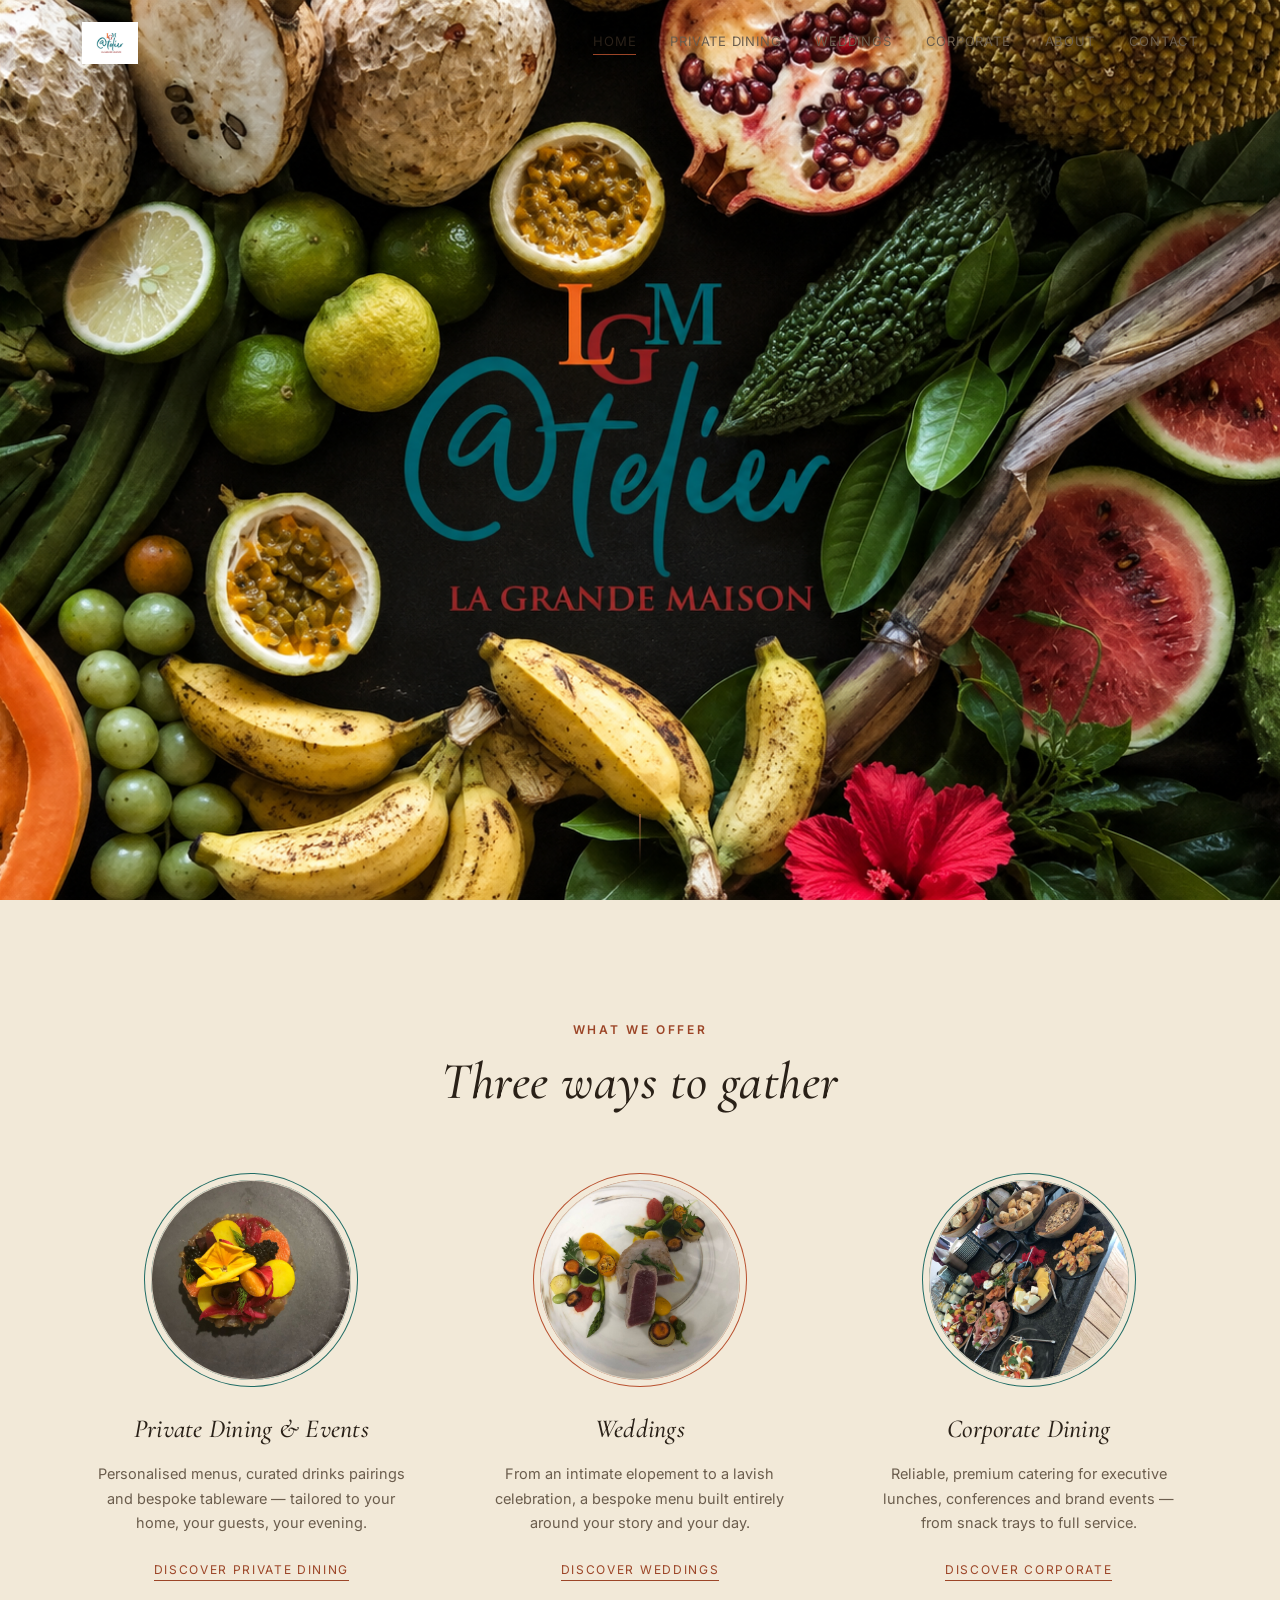
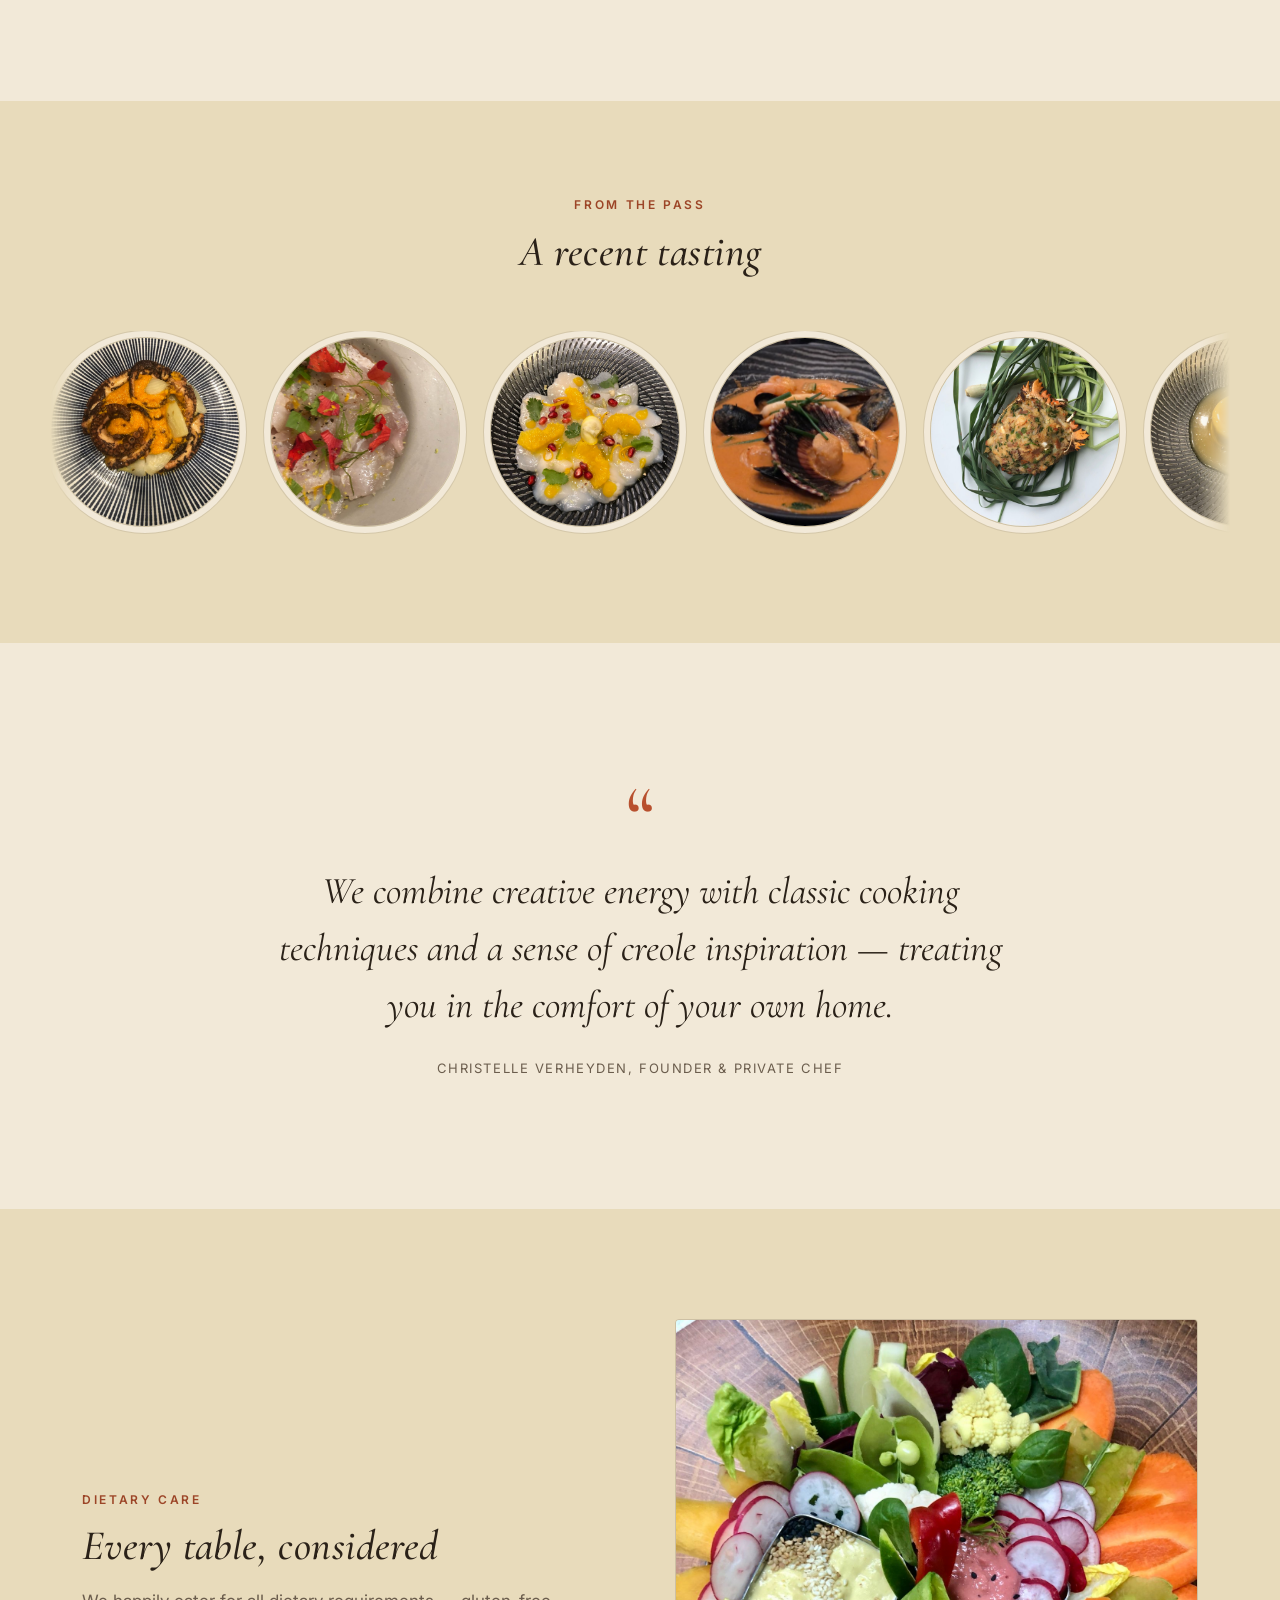
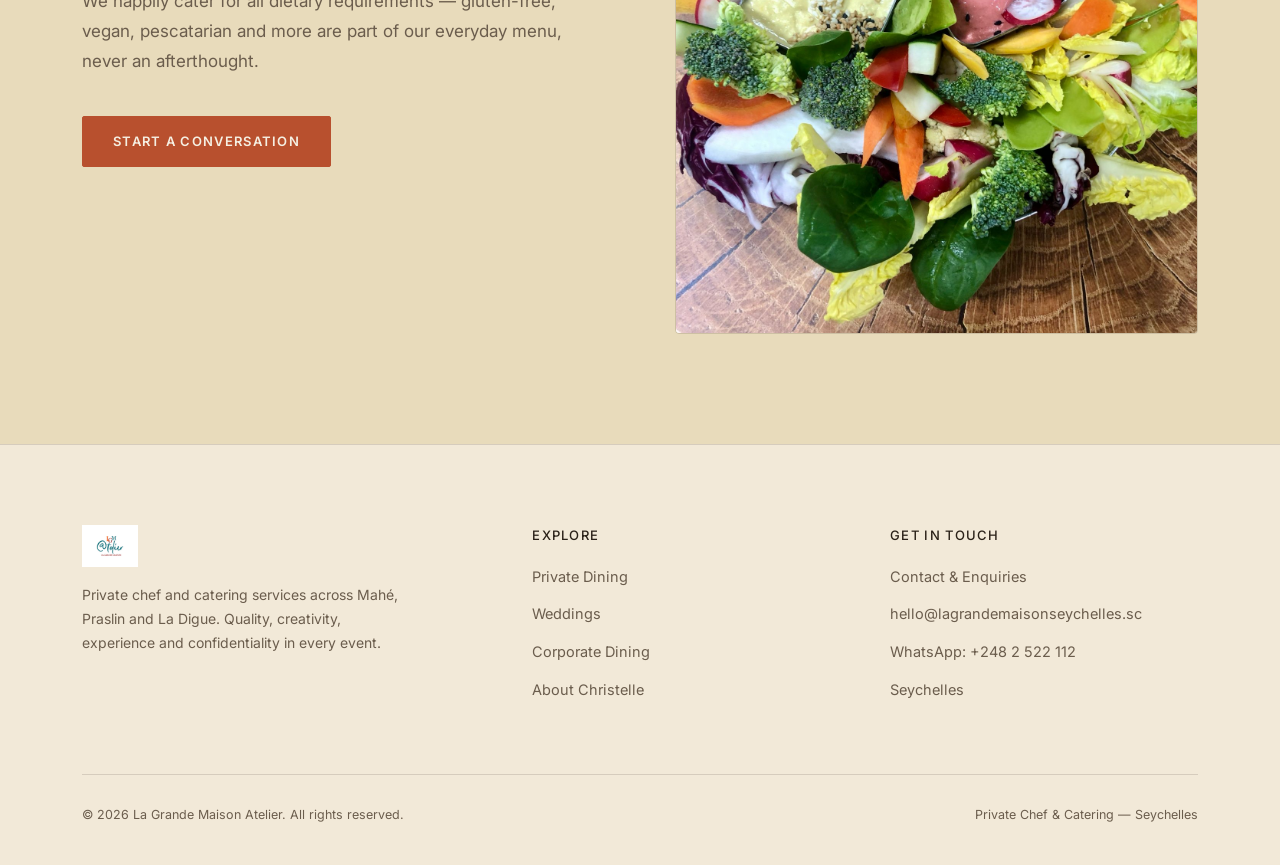
==== commit a7472eff: "Update index.html" ====
--- a/index.html
+++ b/index.html
@@ -1702,8 +1702,9 @@
       </form>
       <div class="form-success">
         <h3>Thank you</h3>
-        <p>Your email app should have opened with your enquiry ready to send. If nothing opened, that's alright — just copy your message below and send it to us directly.</p>
+        <p>Your email app should have opened with your enquiry ready to send. The fastest way to reach us is WhatsApp — just tap below and your message will be pre-filled.</p>
         <div class="form-success-actions">
+          <a href="#" class="btn btn-primary whatsapp-send-btn" target="_blank" rel="noopener">Message on WhatsApp</a>
           <button type="button" class="btn btn-outline copy-message-btn">Copy Message</button>
           <a href="mailto:hello@lagrandemaisonseychelles.sc" class="btn btn-rust">Email Us Directly</a>
         </div>
@@ -1870,8 +1871,9 @@
       </form>
       <div class="form-success">
         <h3>Thank you</h3>
-        <p>Your email app should have opened with your enquiry ready to send. If nothing opened, that's alright — just copy your message below and send it to us directly. We can't wait to be part of your day.</p>
+        <p>Your email app should have opened with your enquiry ready to send. The fastest way to reach us is WhatsApp — just tap below and your message will be pre-filled. We can't wait to be part of your day.</p>
         <div class="form-success-actions">
+          <a href="#" class="btn btn-primary whatsapp-send-btn" target="_blank" rel="noopener">Message on WhatsApp</a>
           <button type="button" class="btn btn-outline copy-message-btn">Copy Message</button>
           <a href="mailto:hello@lagrandemaisonseychelles.sc" class="btn btn-rust">Email Us Directly</a>
         </div>
@@ -2020,8 +2022,9 @@
       </form>
       <div class="form-success">
         <h3>Thank you</h3>
-        <p>Your email app should have opened with your enquiry ready to send. If nothing opened, that's alright — just copy your message below and send it to us directly.</p>
+        <p>Your email app should have opened with your enquiry ready to send. The fastest way to reach us is WhatsApp — just tap below and your message will be pre-filled.</p>
         <div class="form-success-actions">
+          <a href="#" class="btn btn-primary whatsapp-send-btn" target="_blank" rel="noopener">Message on WhatsApp</a>
           <button type="button" class="btn btn-outline copy-message-btn">Copy Message</button>
           <a href="mailto:hello@lagrandemaisonseychelles.sc" class="btn btn-rust">Email Us Directly</a>
         </div>
@@ -2139,6 +2142,7 @@
       <h2 class="section-title" style="font-size:clamp(28px,3.6vw,42px);">Say hello</h2>
       <ul class="feature-list">
         <li><span class="mark">&mdash;</span><span><strong>Email</strong><br><a href="mailto:hello@lagrandemaisonseychelles.sc">hello@lagrandemaisonseychelles.sc</a></span></li>
+        <li><span class="mark">&mdash;</span><span><strong>WhatsApp</strong><br><a href="https://wa.me/2482522112" target="_blank" rel="noopener">+248 2 522 112</a><br><span style="font-size:12.5px; color:var(--cream-dim);">Message only, please &mdash; we're unable to take calls.</span></span></li>
         <li><span class="mark">&mdash;</span><span><strong>Service Area</strong><br>Mah&eacute;, Praslin &amp; La Digue, Seychelles</span></li>
         <li><span class="mark">&mdash;</span><span><strong>Tableware Rentals</strong><br>Looking for rentals rather than catering? Visit our <a href="#" style="text-decoration:underline;">La Grande Maison Rentals</a> site.</span></li>
       </ul>
@@ -2188,8 +2192,9 @@
       </form>
       <div class="form-success">
         <h3>Thank you</h3>
-        <p>Your email app should have opened with your message ready to send. If nothing opened, that's alright — just copy your message below and send it to us directly.</p>
+        <p>Your email app should have opened with your message ready to send. The fastest way to reach us is WhatsApp — just tap below and your message will be pre-filled.</p>
         <div class="form-success-actions">
+          <a href="#" class="btn btn-primary whatsapp-send-btn" target="_blank" rel="noopener">Message on WhatsApp</a>
           <button type="button" class="btn btn-outline copy-message-btn">Copy Message</button>
           <a href="mailto:hello@lagrandemaisonseychelles.sc" class="btn btn-rust">Email Us Directly</a>
         </div>
@@ -2226,6 +2231,7 @@
         <ul>
           <li><a href="#contact">Contact &amp; Enquiries</a></li>
           <li><a href="mailto:hello@lagrandemaisonseychelles.sc">hello@lagrandemaisonseychelles.sc</a></li>
+          <li><a href="https://wa.me/2482522112" target="_blank" rel="noopener">WhatsApp: +248 2 522 112</a></li>
           <li><a href="#">Seychelles</a></li>
         </ul>
       </div>
@@ -2566,6 +2572,12 @@
     const successEl = form.parentElement.querySelector('.form-success');
     const messageEl = successEl ? successEl.querySelector('.form-success-message') : null;
     const copyBtn = successEl ? successEl.querySelector('.copy-message-btn') : null;
+    const whatsappBtn = successEl ? successEl.querySelector('.whatsapp-send-btn') : null;
+
+    if (whatsappBtn) {
+      const waText = encodeURIComponent(`${subjectPrefix}\n\n${bodyText}`);
+      whatsappBtn.href = `https://wa.me/2482522112?text=${waText}`;
+    }
 
     if (messageEl) {
       messageEl.textContent = bodyText;
@@ -2601,4 +2613,4 @@
 
 </script>
 </body>
-</html>+</html>
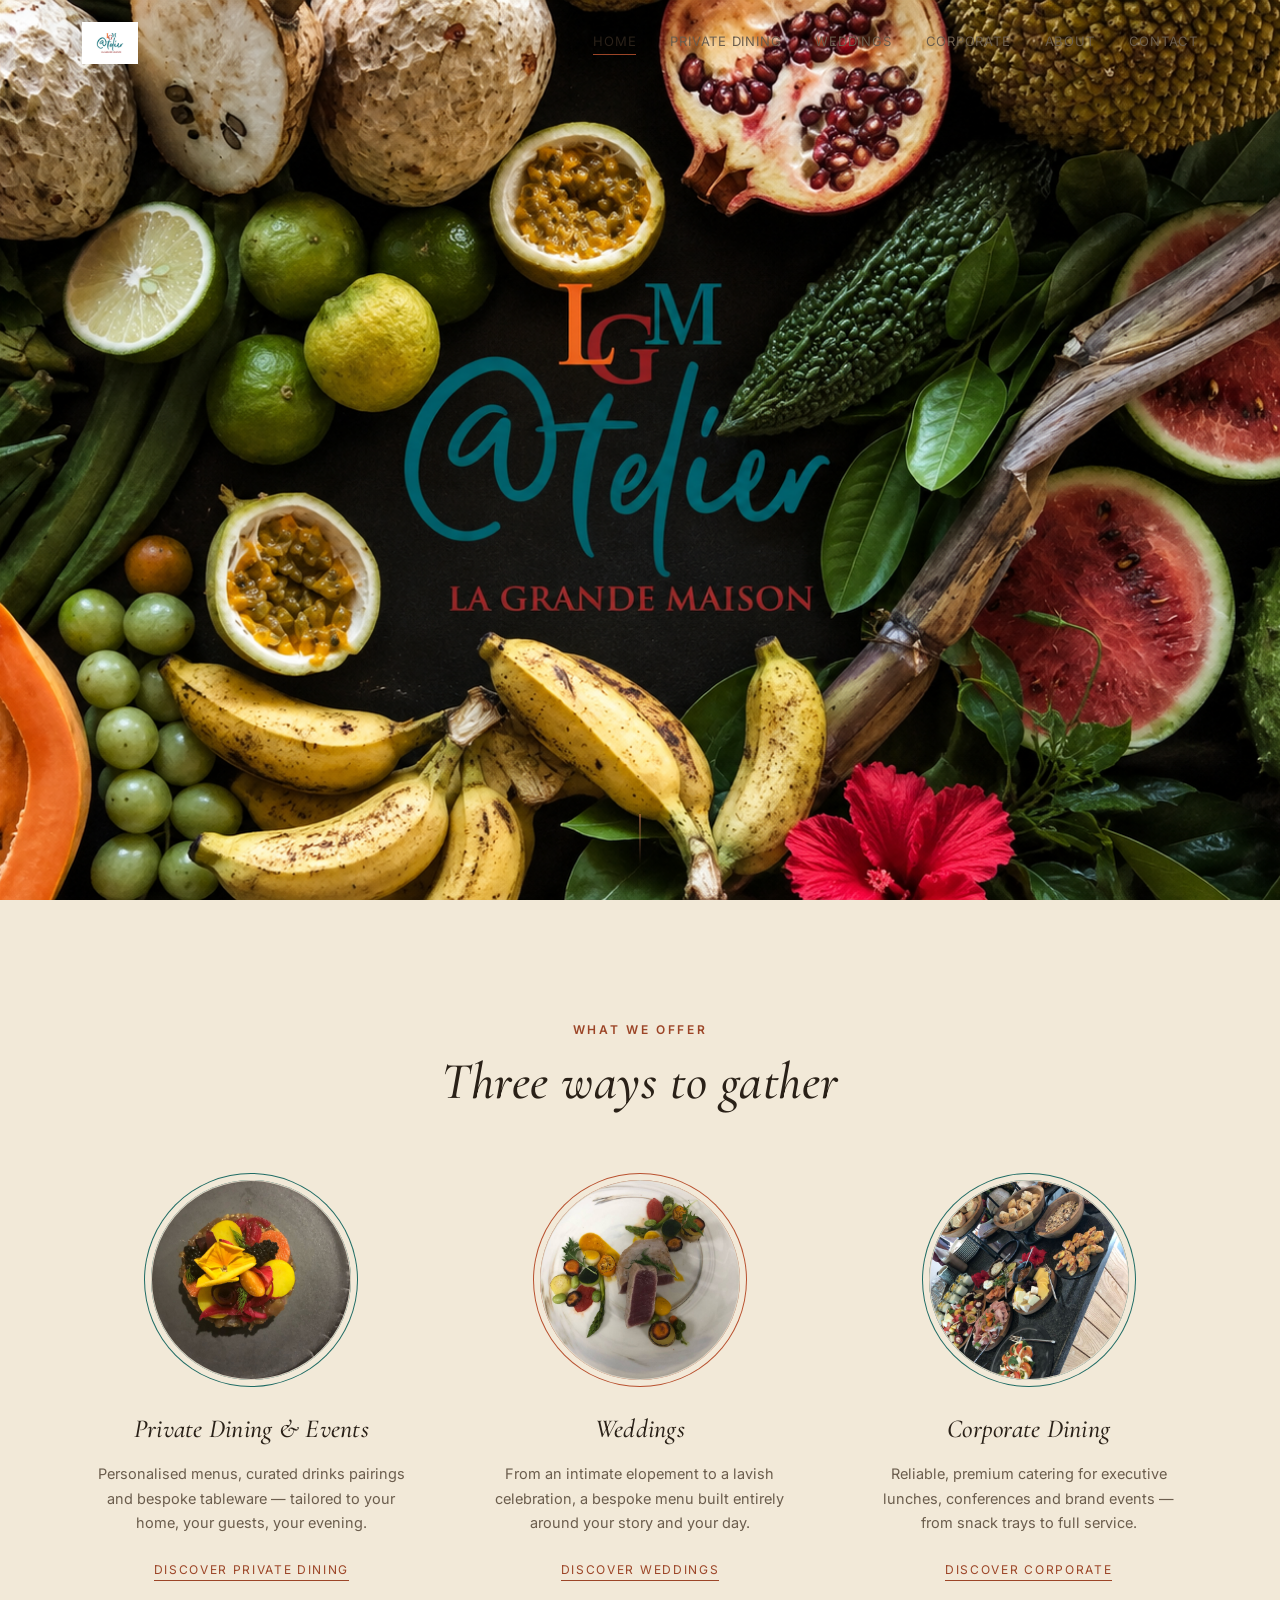
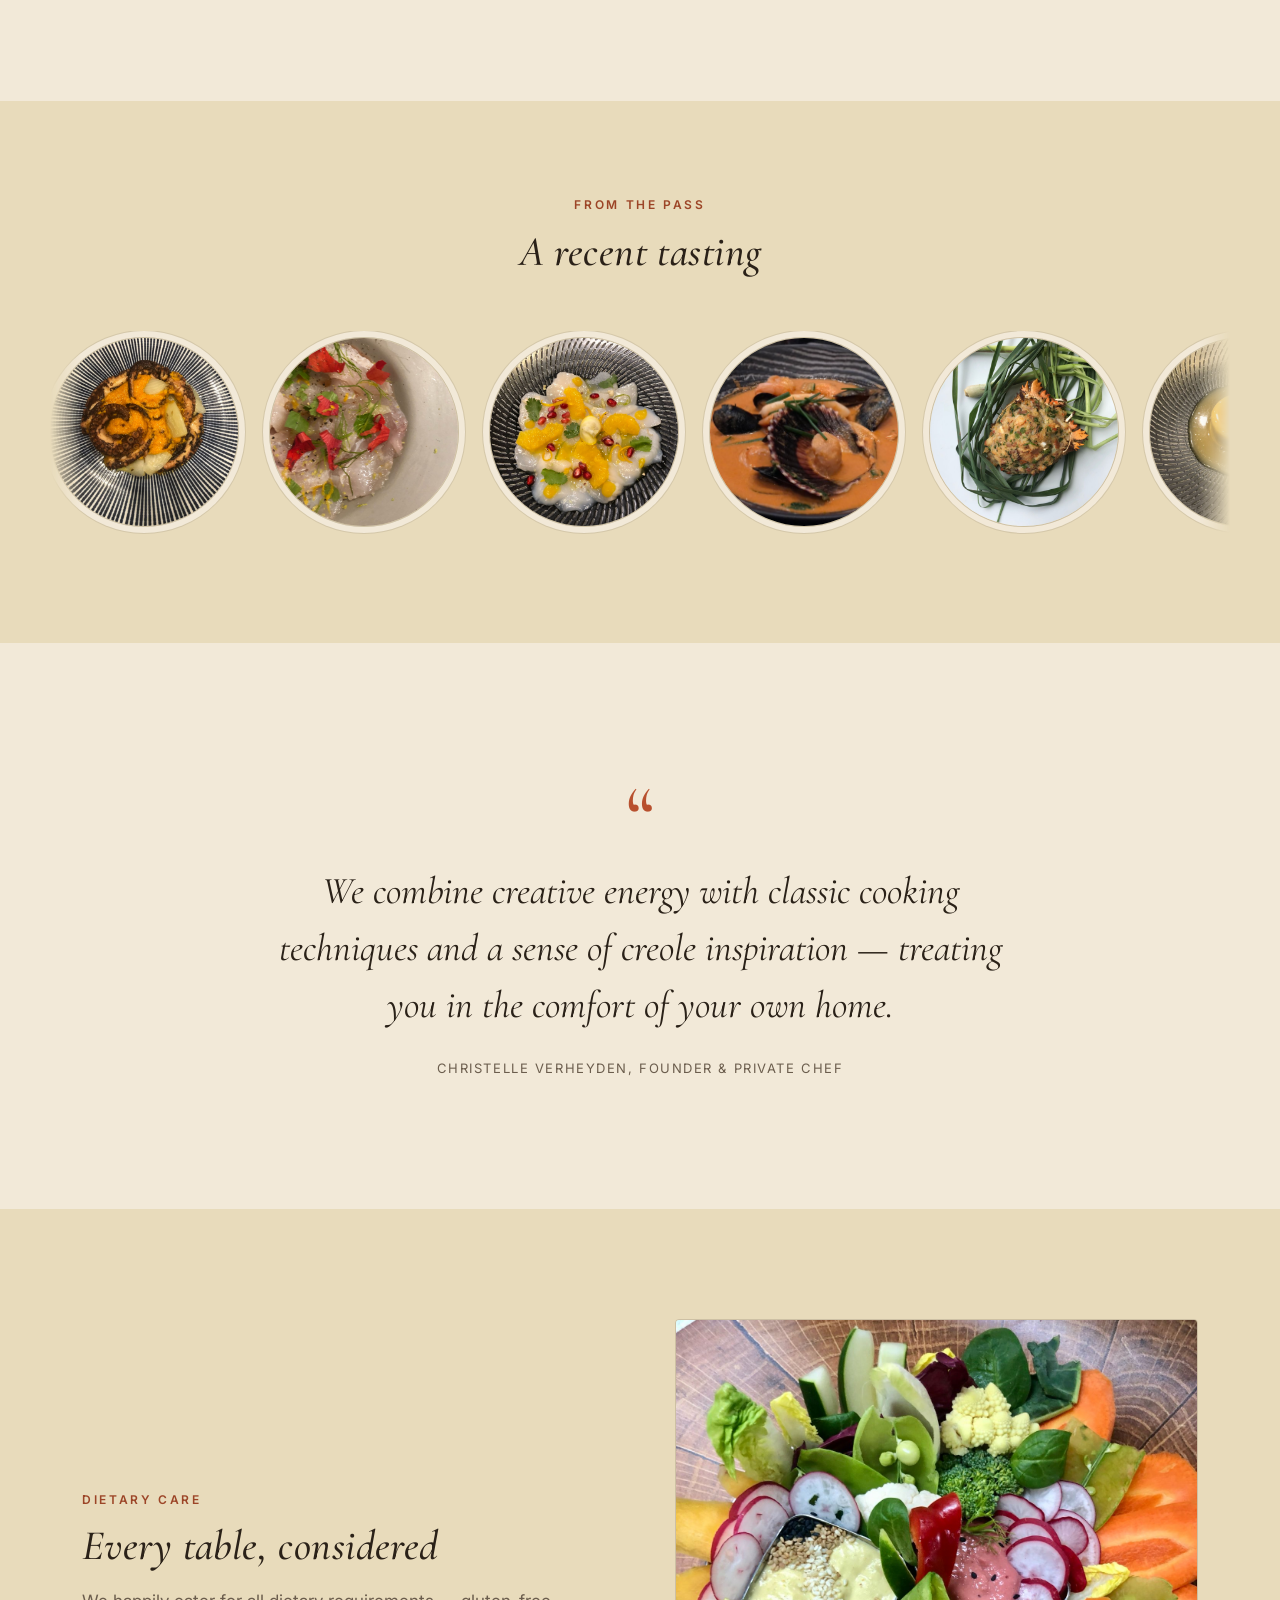
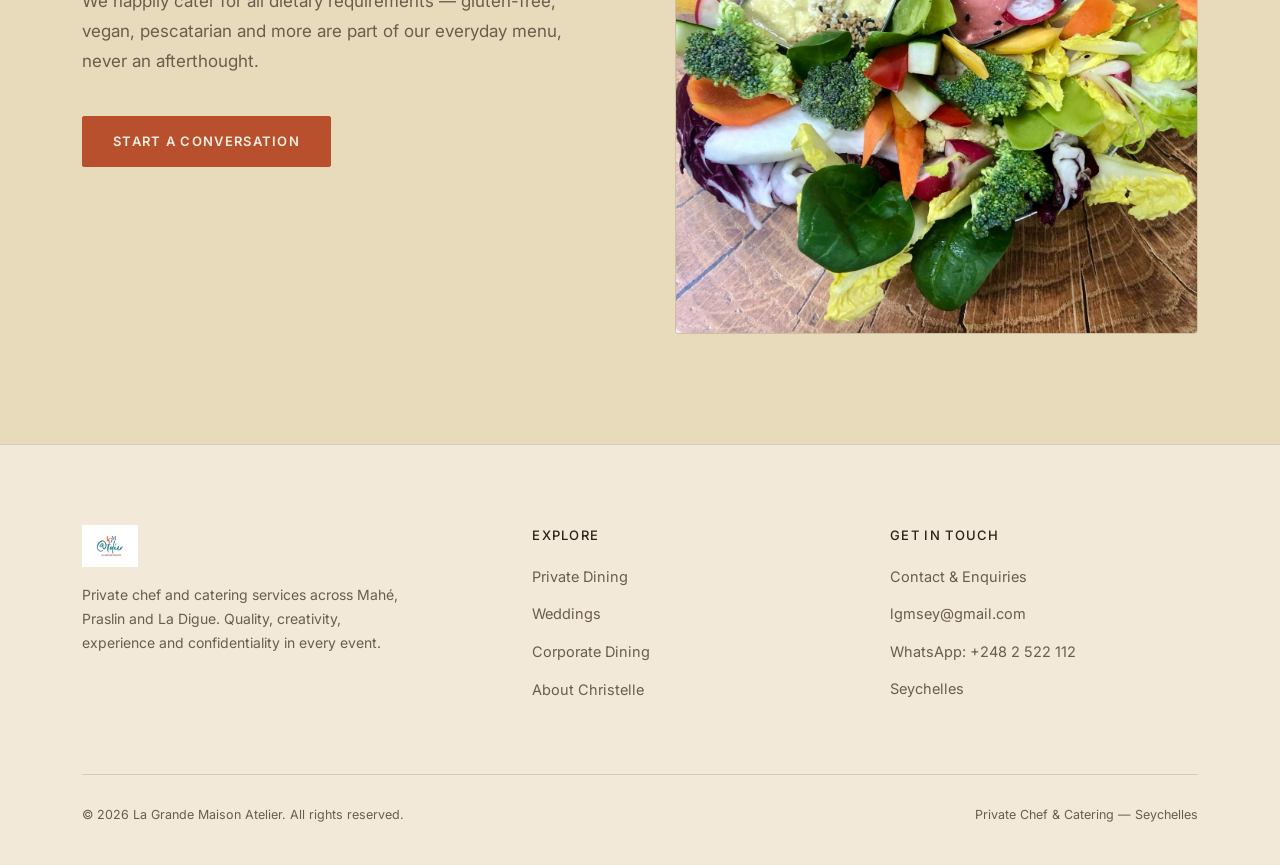
==== commit 87138512: "Update index.html" ====
--- a/index.html
+++ b/index.html
@@ -1706,7 +1706,7 @@
         <div class="form-success-actions">
           <a href="#" class="btn btn-primary whatsapp-send-btn" target="_blank" rel="noopener">Message on WhatsApp</a>
           <button type="button" class="btn btn-outline copy-message-btn">Copy Message</button>
-          <a href="mailto:hello@lagrandemaisonseychelles.sc" class="btn btn-rust">Email Us Directly</a>
+          <a href="mailto:lgmsey@gmail.com" class="btn btn-rust">Email Us Directly</a>
         </div>
         <pre class="form-success-message"></pre>
       </div>
@@ -1875,7 +1875,7 @@
         <div class="form-success-actions">
           <a href="#" class="btn btn-primary whatsapp-send-btn" target="_blank" rel="noopener">Message on WhatsApp</a>
           <button type="button" class="btn btn-outline copy-message-btn">Copy Message</button>
-          <a href="mailto:hello@lagrandemaisonseychelles.sc" class="btn btn-rust">Email Us Directly</a>
+          <a href="mailto:lgmsey@gmail.com" class="btn btn-rust">Email Us Directly</a>
         </div>
         <pre class="form-success-message"></pre>
       </div>
@@ -2026,7 +2026,7 @@
         <div class="form-success-actions">
           <a href="#" class="btn btn-primary whatsapp-send-btn" target="_blank" rel="noopener">Message on WhatsApp</a>
           <button type="button" class="btn btn-outline copy-message-btn">Copy Message</button>
-          <a href="mailto:hello@lagrandemaisonseychelles.sc" class="btn btn-rust">Email Us Directly</a>
+          <a href="mailto:lgmsey@gmail.com" class="btn btn-rust">Email Us Directly</a>
         </div>
         <pre class="form-success-message"></pre>
       </div>
@@ -2141,10 +2141,10 @@
       <div class="eyebrow">Reach Us Directly</div>
       <h2 class="section-title" style="font-size:clamp(28px,3.6vw,42px);">Say hello</h2>
       <ul class="feature-list">
-        <li><span class="mark">&mdash;</span><span><strong>Email</strong><br><a href="mailto:hello@lagrandemaisonseychelles.sc">hello@lagrandemaisonseychelles.sc</a></span></li>
+        <li><span class="mark">&mdash;</span><span><strong>Email</strong><br><a href="mailto:lgmsey@gmail.com">lgmsey@gmail.com</a></span></li>
         <li><span class="mark">&mdash;</span><span><strong>WhatsApp</strong><br><a href="https://wa.me/2482522112" target="_blank" rel="noopener">+248 2 522 112</a><br><span style="font-size:12.5px; color:var(--cream-dim);">Message only, please &mdash; we're unable to take calls.</span></span></li>
         <li><span class="mark">&mdash;</span><span><strong>Service Area</strong><br>Mah&eacute;, Praslin &amp; La Digue, Seychelles</span></li>
-        <li><span class="mark">&mdash;</span><span><strong>Tableware Rentals</strong><br>Looking for rentals rather than catering? Visit our <a href="#" style="text-decoration:underline;">La Grande Maison Rentals</a> site.</span></li>
+        <li><span class="mark">&mdash;</span><span><strong>Tableware Rentals</strong><br>Looking for rentals rather than catering? Visit our <a href="https://rentalsseychelles.com" target="_blank" rel="noopener" style="text-decoration:underline;">La Grande Maison Rentals</a> site.</span></li>
       </ul>
     </div>
     <div class="image-frame reveal">
@@ -2196,7 +2196,7 @@
         <div class="form-success-actions">
           <a href="#" class="btn btn-primary whatsapp-send-btn" target="_blank" rel="noopener">Message on WhatsApp</a>
           <button type="button" class="btn btn-outline copy-message-btn">Copy Message</button>
-          <a href="mailto:hello@lagrandemaisonseychelles.sc" class="btn btn-rust">Email Us Directly</a>
+          <a href="mailto:lgmsey@gmail.com" class="btn btn-rust">Email Us Directly</a>
         </div>
         <pre class="form-success-message"></pre>
       </div>
@@ -2230,9 +2230,9 @@
         <h4>Get in Touch</h4>
         <ul>
           <li><a href="#contact">Contact &amp; Enquiries</a></li>
-          <li><a href="mailto:hello@lagrandemaisonseychelles.sc">hello@lagrandemaisonseychelles.sc</a></li>
+          <li><a href="mailto:lgmsey@gmail.com">lgmsey@gmail.com</a></li>
           <li><a href="https://wa.me/2482522112" target="_blank" rel="noopener">WhatsApp: +248 2 522 112</a></li>
-          <li><a href="#">Seychelles</a></li>
+          <li style="color:var(--cream-dim); font-size:14.5px;">Seychelles</li>
         </ul>
       </div>
     </div>
@@ -2565,7 +2565,7 @@
     const body = encodeURIComponent(bodyText);
 
     // Attempt to open mail client with prefilled enquiry
-    window.location.href = `mailto:hello@lagrandemaisonseychelles.sc?subject=${subject}&body=${body}`;
+    window.location.href = `mailto:lgmsey@gmail.com?subject=${subject}&body=${body}`;
 
     // Always show the compiled message on-screen as a reliable fallback,
     // regardless of whether the mail client actually opened
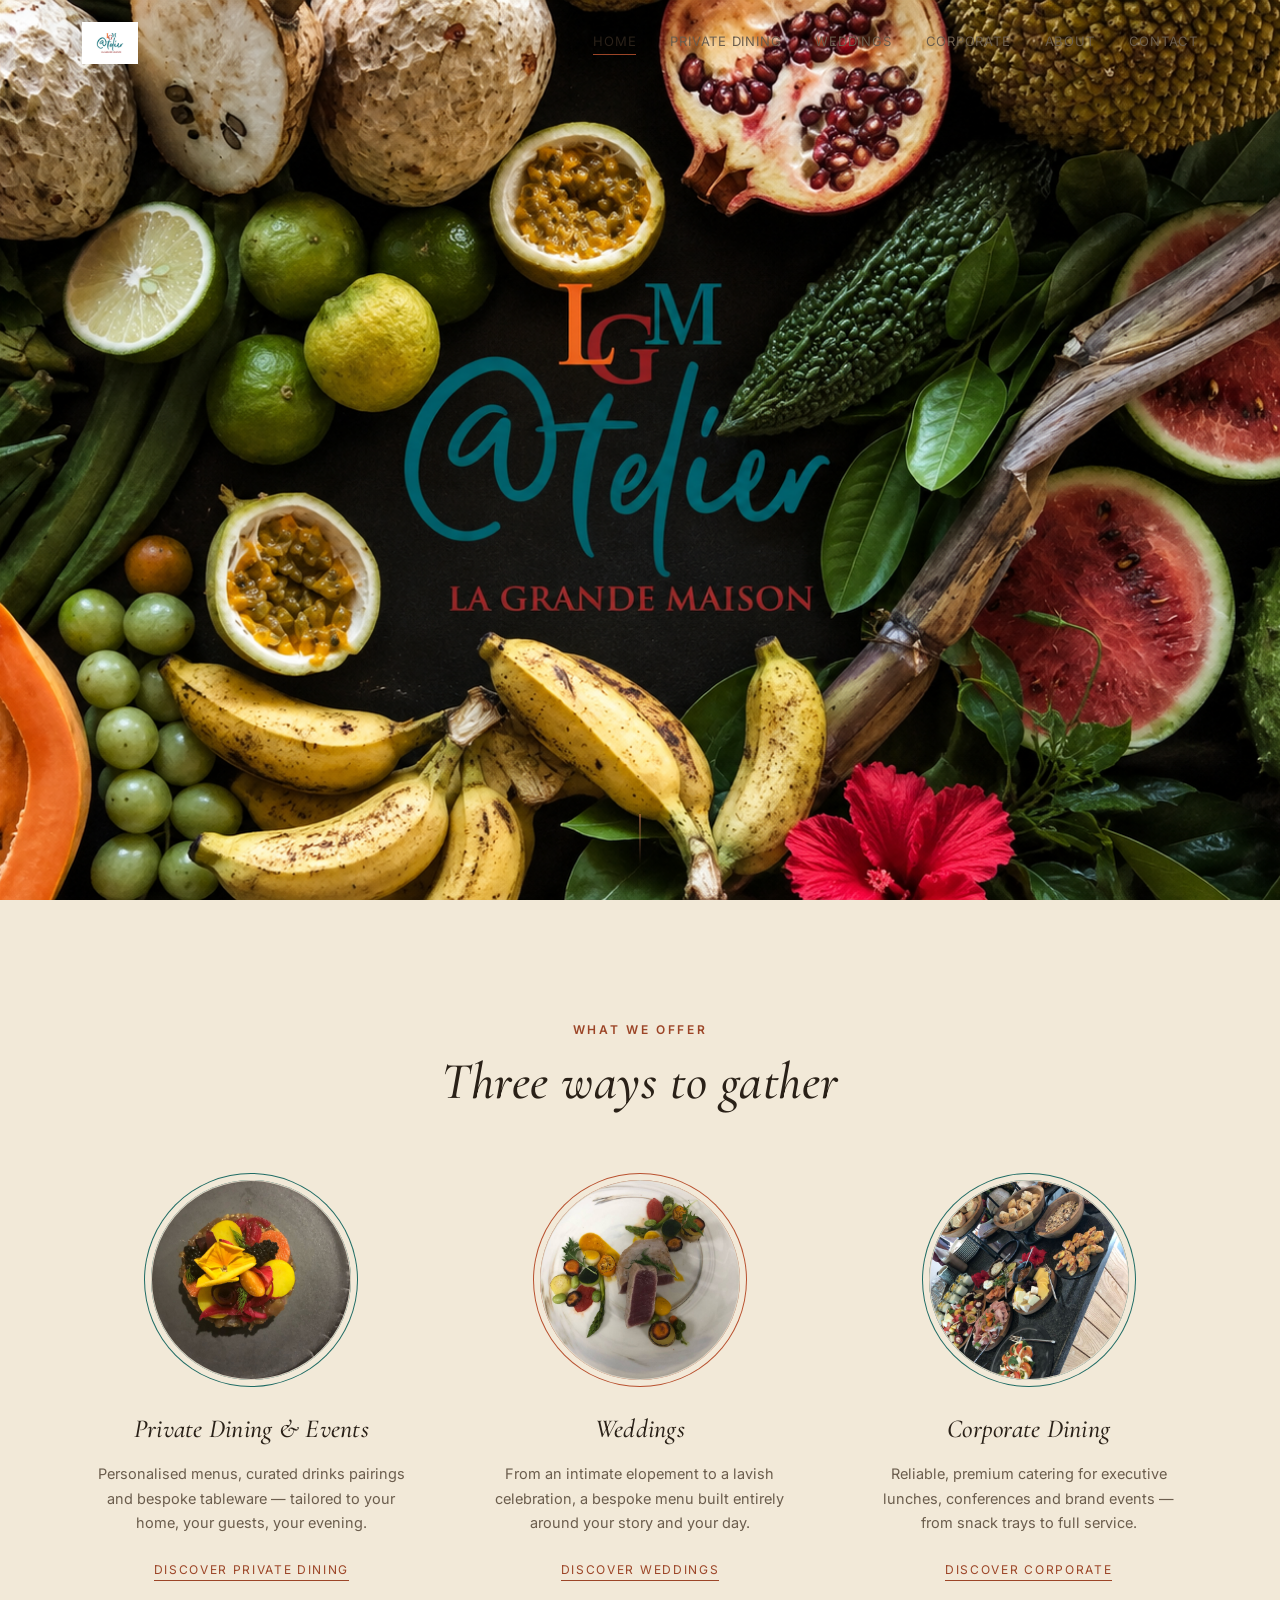
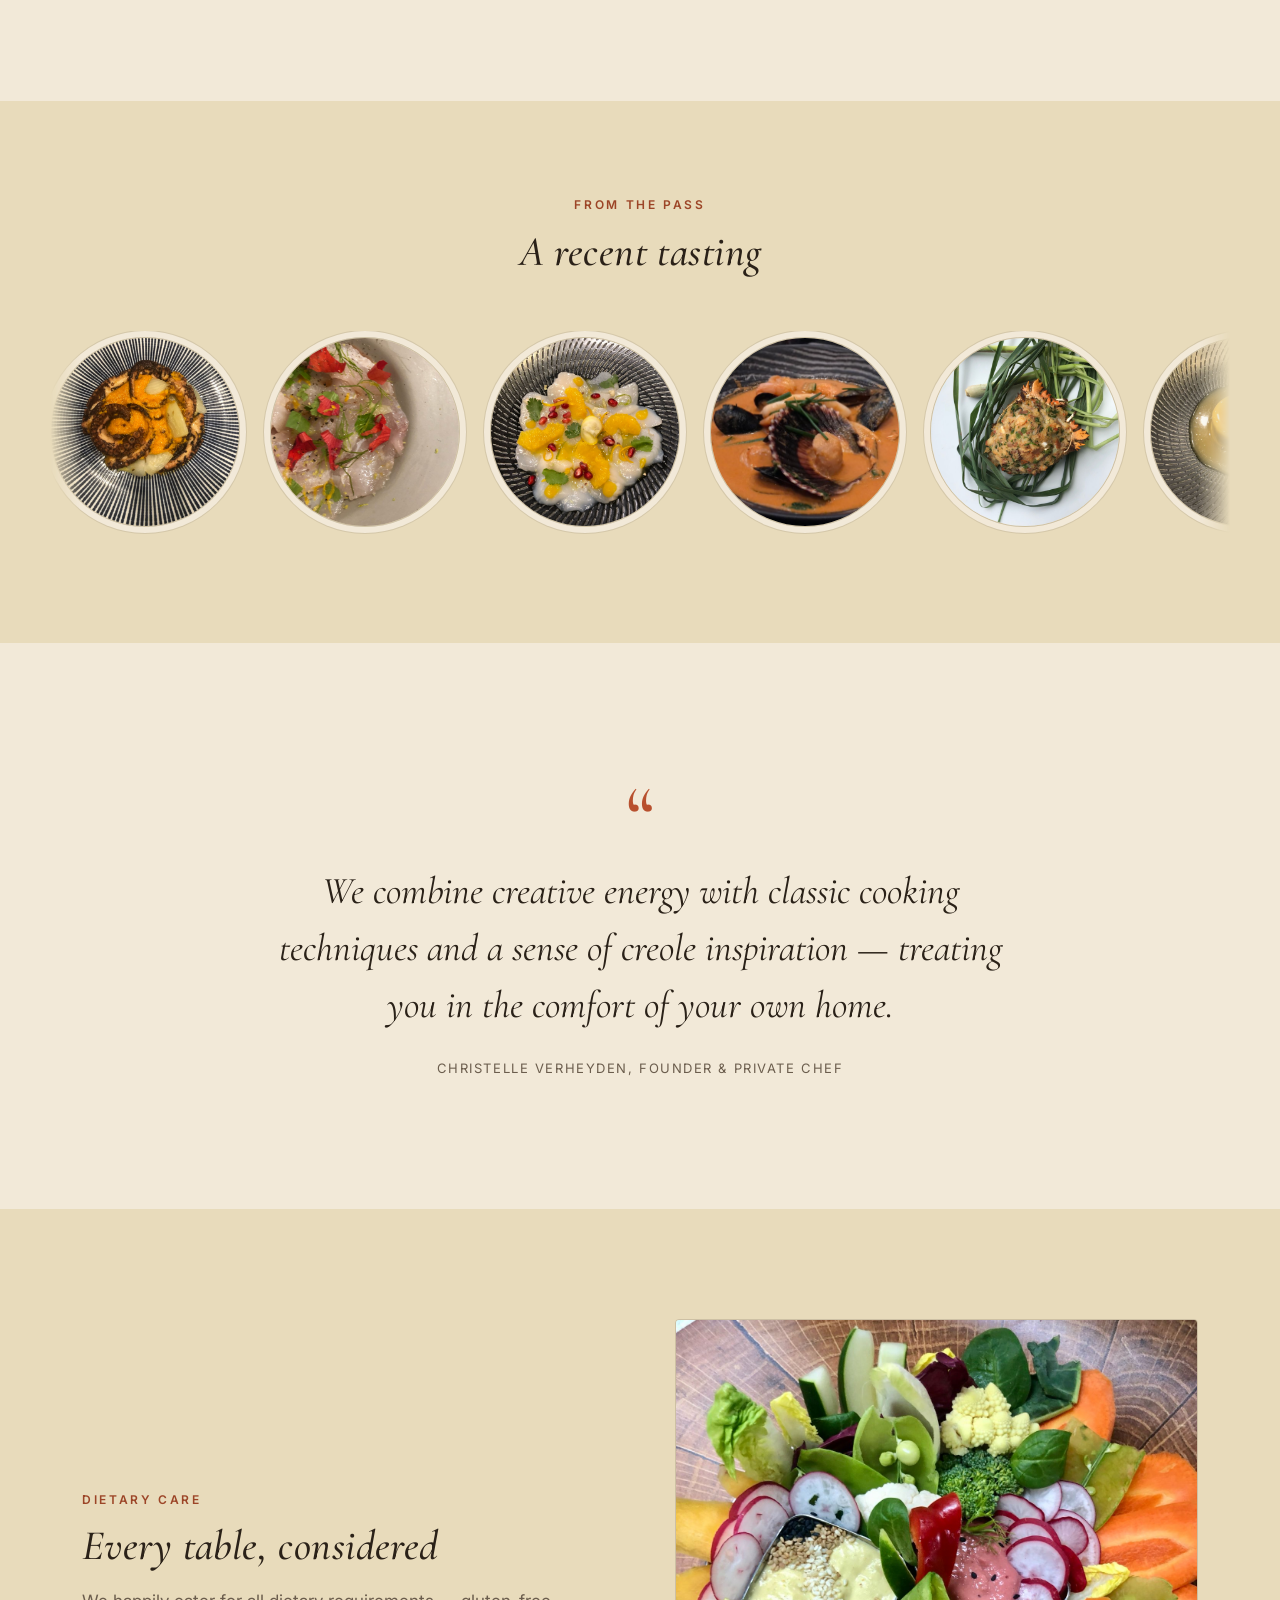
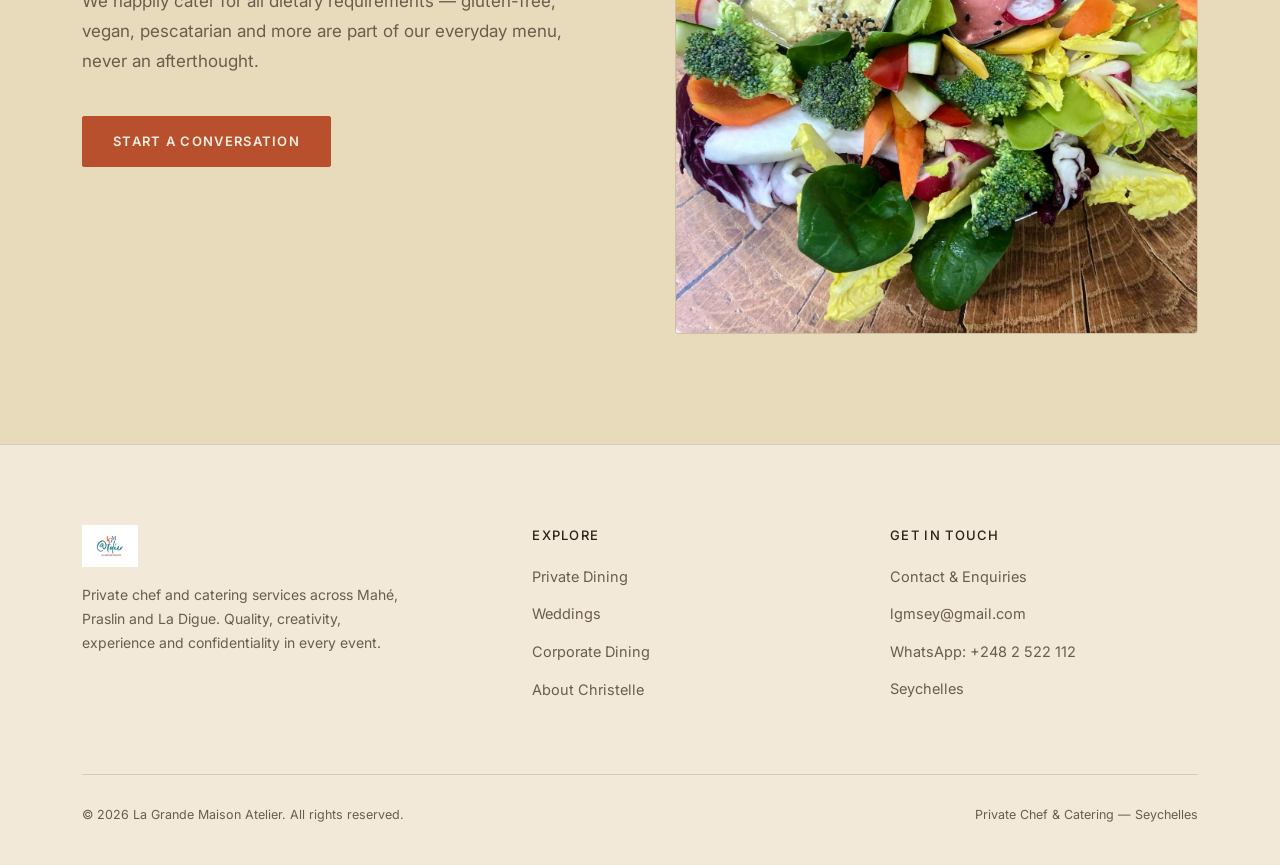
==== commit 48654a24: "Update index.html" ====
--- a/index.html
+++ b/index.html
@@ -1892,7 +1892,6 @@
     <img src="images/Dishes.jpg" alt="Corporate catering spread" class="ehero-ken-burns">
   </div>
   <div class="ehero-corp-panel">
-    <div class="ehero-corp-index"><span>02</span> &mdash; Corporate</div>
     <div class="ehero-eyebrow">Corporate Dining</div>
     <h1 class="ehero-heading">Exceptional food.<br>Seamlessly executed.</h1>
     <div class="ehero-rule"></div>
@@ -1904,7 +1903,7 @@
 <section class="section">
   <div class="container two-col">
     <div class="image-frame reveal">
-      <img src="images/Dishes.jpg" alt="Corporate catering spread">
+      <img src="images/dish_seafood.jpg" alt="Premium seafood course for corporate dining">
     </div>
     <div class="reveal">
       <div class="eyebrow">Built Around Your Event</div>
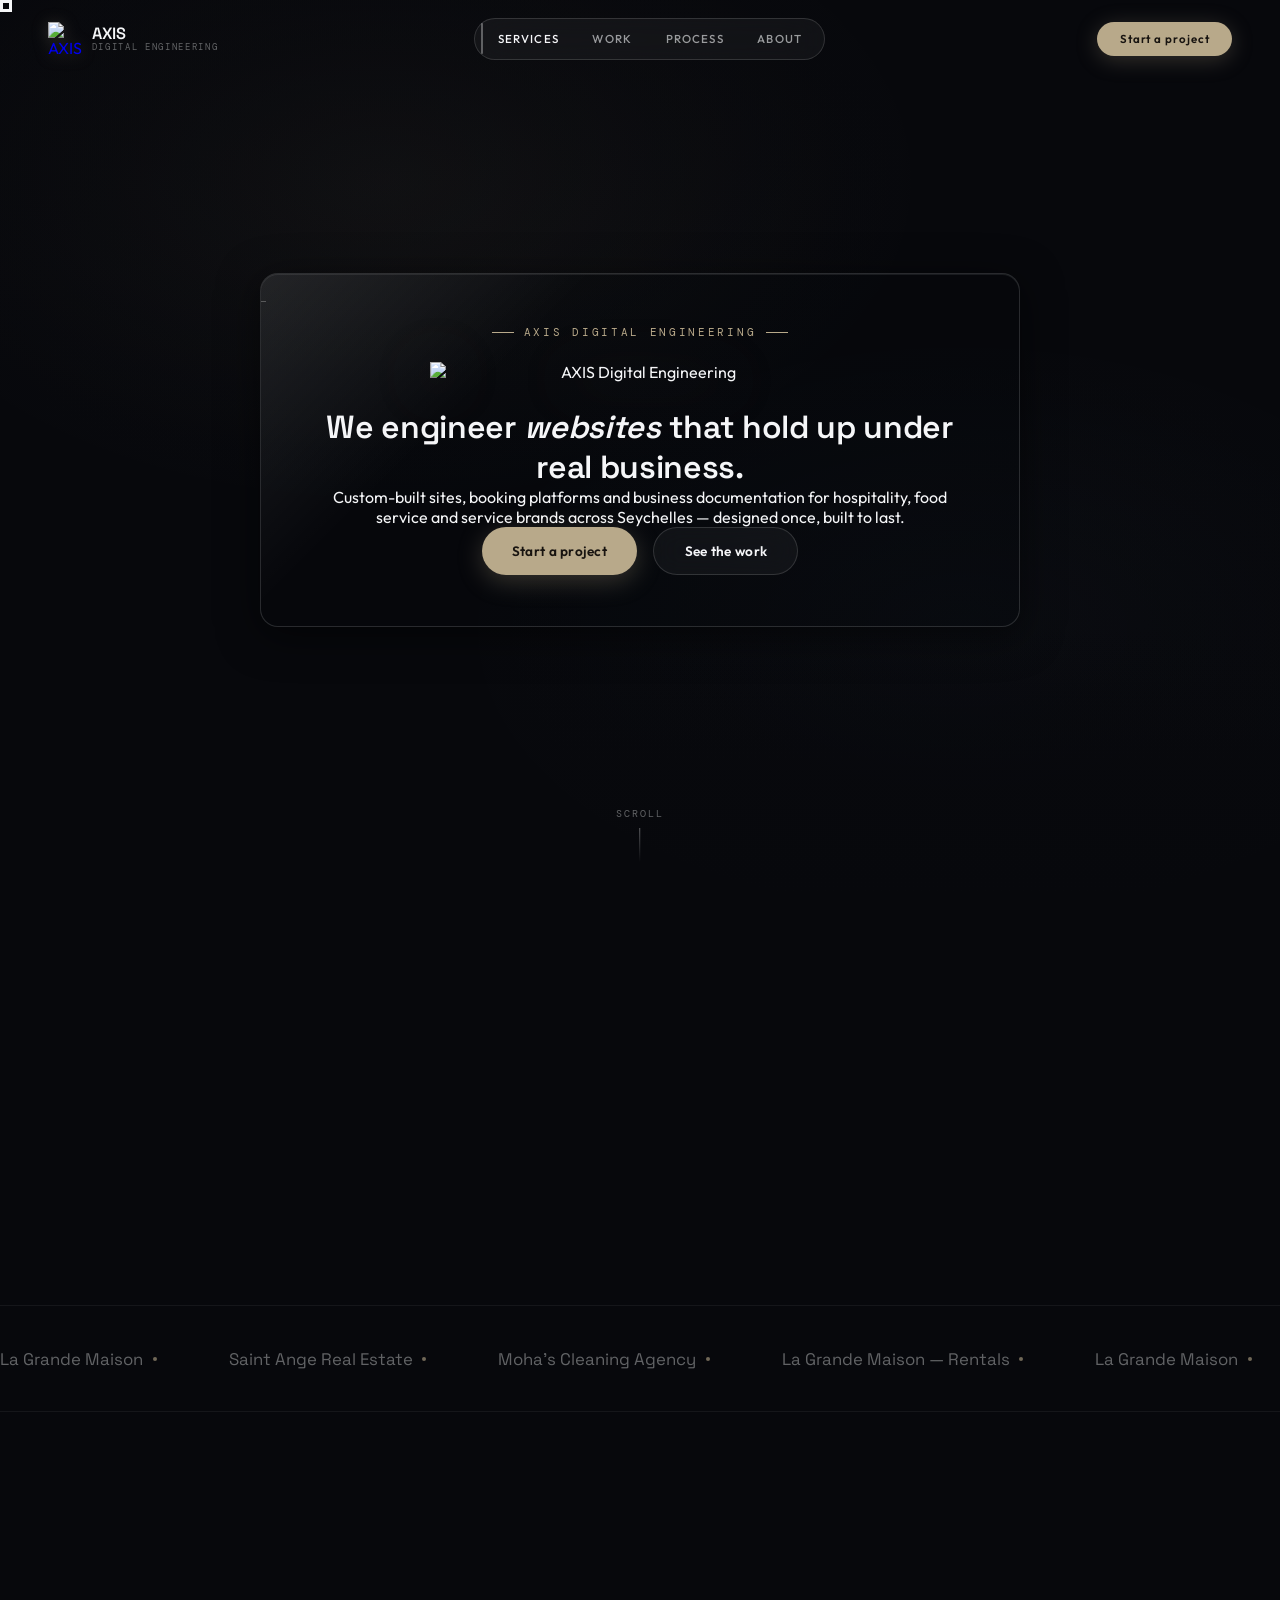
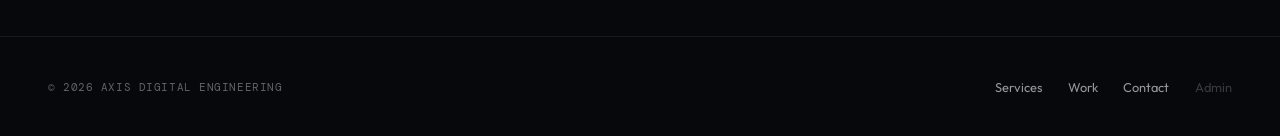
==== commit 5566b04d: "Update index.html" ====
--- a/index.html
+++ b/index.html
@@ -3,2613 +3,2013 @@
 <head>
 <meta charset="UTF-8">
 <meta name="viewport" content="width=device-width, initial-scale=1.0">
-<title>La Grande Maison — Catering &amp; Private Chef | Seychelles</title>
-<meta name="description" content="Private dining, weddings and corporate catering by Chef Christelle Verheyden. Bespoke menus crafted with the finest Seychelles ingredients.">
-<link rel="icon" type="image/x-icon" href="images/favicon.ico">
-<link rel="icon" type="image/png" sizes="32x32" href="images/favicon-32.png">
-<link rel="icon" type="image/png" sizes="16x16" href="images/favicon-16.png">
-<link rel="apple-touch-icon" sizes="180x180" href="images/favicon-180.png">
+<title>AXIS Digital Engineering — Web Development, Seychelles</title>
+
+<meta name="description" content="AXIS Digital Engineering builds custom websites, booking platforms and business documentation for hospitality, food service and service brands across Seychelles. No templates, no monthly platform fees.">
+
+<link rel="icon" href="[data-uri]" type="image/png">
+<link rel="apple-touch-icon" href="[data-uri]">
+
+<meta property="og:type" content="website">
+<meta property="og:site_name" content="AXIS Digital Engineering">
+<meta property="og:title" content="AXIS Digital Engineering — Web Development, Seychelles">
+<meta property="og:description" content="Custom-built sites, booking platforms and business documentation for hospitality, food service and service brands across Seychelles — designed once, built to last.">
+<meta property="og:image" content="Logo_Name-removebg-preview.png">
+<meta property="og:url" content="https://axisagency.co/">
+
+<meta name="twitter:card" content="summary_large_image">
+<meta name="twitter:title" content="AXIS Digital Engineering — Web Development, Seychelles">
+<meta name="twitter:description" content="Custom-built sites, booking platforms and business documentation for hospitality, food service and service brands across Seychelles.">
+<meta name="twitter:image" content="Logo_Name-removebg-preview.png">
 <link rel="preconnect" href="https://fonts.googleapis.com">
-<link href="https://fonts.googleapis.com/css2?family=Cormorant+Garamond:ital,wght@0,400;0,500;0,600;1,400;1,500;1,600&family=Inter:wght@400;500;600;700&display=swap" rel="stylesheet">
+<link rel="preconnect" href="https://fonts.gstatic.com" crossorigin>
+<link href="https://fonts.googleapis.com/css2?family=Space+Grotesk:wght@400;500;600;700&family=Outfit:wght@300;400;500;600;700&family=DM+Mono:wght@300;400;500&display=swap" rel="stylesheet">
 <style>
-/* ============================================
-   LA GRANDE MAISON — Catering & Private Chef
-   ============================================ */
-
-:root {
-  --obsidian: #F2E9D8;
-  --panel: #E8DBBB;
-  --panel-2: #FBF7EC;
-  --teal: #1E6B64;
-  --teal-light: #2F8A81;
-  --rust: #B8502E;
-  --rust-light: #9C4527;
-  --rust-bright: #E08A5B;
-  --maroon: #6E2320;
-  --cream: #2A2118;
-  --cream-dim: #6B5D4D;
-  --on-accent: #F5EFE2;
-  --line: rgba(42, 33, 24, 0.14);
-
-  --display: 'Cormorant Garamond', serif;
-  --body: 'Inter', sans-serif;
-
-  --container: 1180px;
-}
-
-* { box-sizing: border-box; margin: 0; padding: 0; }
-
-.page { display: none; }
-.page.active { display: block; }
-
-html { scroll-behavior: smooth; scroll-padding-top: 110px; }
-
-body {
-  background: var(--obsidian);
-  color: var(--cream);
-  font-family: var(--body);
-  font-size: 16px;
-  line-height: 1.6;
-  -webkit-font-smoothing: antialiased;
-}
-
-img { max-width: 100%; display: block; }
-
-a { color: inherit; text-decoration: none; }
-
-.container {
-  max-width: var(--container);
-  margin: 0 auto;
-  padding: 0 32px;
-}
-
-@media (max-width: 640px) {
-  .container { padding: 0 20px; }
-}
-
-/* ---------- Typography ---------- */
-
-h1, h2, h3, h4 {
-  font-family: var(--display);
-  font-weight: 500;
-  letter-spacing: 0.01em;
-  color: var(--cream);
-}
-
-.eyebrow {
-  font-family: var(--body);
-  font-size: 12px;
-  letter-spacing: 0.22em;
-  text-transform: uppercase;
-  color: var(--rust-light);
-  font-weight: 600;
-  display: inline-block;
-  margin-bottom: 14px;
-}
-
-.section-title {
-  font-size: clamp(32px, 4.5vw, 52px);
-  font-style: italic;
-  font-weight: 500;
-  line-height: 1.1;
-  margin-bottom: 18px;
-}
-
-.section-lede {
-  font-size: 17px;
-  color: var(--cream-dim);
-  max-width: 620px;
-  line-height: 1.75;
-}
-
-/* ---------- Buttons ---------- */
-
-.btn {
-  display: inline-flex;
-  align-items: center;
-  gap: 10px;
-  padding: 14px 30px;
-  font-family: var(--body);
-  font-size: 13px;
-  letter-spacing: 0.1em;
-  text-transform: uppercase;
-  font-weight: 600;
-  border-radius: 2px;
-  border: 1px solid transparent;
-  cursor: pointer;
-  transition: all 0.25s ease;
-}
-
-.btn-primary {
-  background: var(--teal);
-  color: var(--on-accent);
-  border-color: var(--teal);
-}
-.btn-primary:hover { background: var(--teal-light); border-color: var(--teal-light); }
-
-.btn-outline {
-  background: transparent;
-  color: var(--cream);
-  border-color: var(--line);
-}
-.btn-outline:hover { border-color: var(--rust-light); color: var(--rust-light); }
-
-.btn-rust {
-  background: var(--rust);
-  color: var(--on-accent);
-  border-color: var(--rust);
-}
-.btn-rust:hover { background: var(--rust-light); border-color: var(--rust-light); }
-
-/* ---------- Nav ---------- */
-
-.site-header {
-  position: fixed;
-  top: 0; left: 0; right: 0;
-  z-index: 100;
-  padding: 22px 0;
-  transition: background 0.3s ease, padding 0.3s ease, border-color 0.3s ease;
-  border-bottom: 1px solid transparent;
-}
-
-.site-header.scrolled {
-  background: rgba(242, 233, 216, 0.92);
-  backdrop-filter: blur(10px);
-  padding: 14px 0;
-  border-bottom-color: var(--line);
-}
-
-.nav-row {
-  display: flex;
-  align-items: center;
-  justify-content: space-between;
-}
-
-.brand {
-  display: flex;
-  align-items: center;
-  gap: 12px;
-}
-
-.brand img { height: 42px; width: auto; }
-
-.brand-text {
-  font-family: var(--display);
-  font-style: italic;
-  font-size: 20px;
-  color: var(--cream);
-  line-height: 1.1;
-}
-.brand-text small {
-  display: block;
-  font-family: var(--body);
-  font-style: normal;
-  font-size: 9px;
-  letter-spacing: 0.2em;
-  text-transform: uppercase;
-  color: var(--rust-light);
-  margin-top: 2px;
-}
-
-.nav-links {
-  display: flex;
-  align-items: center;
-  gap: 34px;
-  font-size: 13px;
-  letter-spacing: 0.06em;
-  text-transform: uppercase;
-}
-
-.nav-links a {
-  color: var(--cream-dim);
-  position: relative;
-  padding-bottom: 4px;
-  transition: color 0.2s ease;
-}
-.nav-links a:hover, .nav-links a.active { color: var(--cream); }
-.nav-links a.active::after {
-  content: '';
-  position: absolute;
-  bottom: 0; left: 0; right: 0;
-  height: 1px;
-  background: var(--rust-light);
-}
-
-.nav-toggle {
-  display: none;
-  background: none;
-  border: none;
-  color: var(--cream);
-  font-size: 26px;
-  cursor: pointer;
-}
-
-@media (max-width: 860px) {
-  .nav-links {
-    position: fixed;
-    top: 0; right: 0;
-    height: 100vh;
-    width: 260px;
-    background: var(--panel);
-    flex-direction: column;
-    justify-content: center;
-    gap: 28px;
-    transform: translateX(100%);
-    transition: transform 0.3s ease;
-    border-left: 1px solid var(--line);
-  }
-  .nav-links.open { transform: translateX(0); }
-  .nav-toggle { display: block; }
-}
-
-/* ---------- Hero ---------- */
-
-.hero {
-  position: relative;
-  min-height: 100vh;
-  display: flex;
-  align-items: center;
-  background-size: cover;
-  background-position: center;
-  overflow: hidden;
-}
-
-.hero-inner {
-  position: relative;
-  z-index: 2;
-  text-align: center;
-  width: 100%;
-}
-
-.hero-eyebrow {
-  font-size: 13px;
-  letter-spacing: 0.3em;
-  text-transform: uppercase;
-  color: var(--rust-bright);
-  margin-bottom: 22px;
-  text-shadow: 0 2px 14px rgba(0,0,0,0.55);
-}
-
-.hero h1 {
-  font-size: clamp(44px, 8vw, 96px);
-  font-style: italic;
-  line-height: 1.02;
-  margin-bottom: 22px;
-  color: var(--on-accent);
-  text-shadow: 0 4px 24px rgba(0,0,0,0.5);
-}
-
-.hero-sub {
-  font-size: 18px;
-  color: rgba(245, 239, 226, 0.92);
-  max-width: 560px;
-  margin: 0 auto 40px;
-  line-height: 1.7;
-  text-shadow: 0 2px 14px rgba(0,0,0,0.55);
-}
-
-.hero-ctas {
-  display: flex;
-  gap: 16px;
-  justify-content: center;
-  flex-wrap: wrap;
-}
-
-.scroll-cue {
-  position: absolute;
-  bottom: 36px;
-  left: 50%;
-  transform: translateX(-50%);
-  z-index: 2;
-  width: 1px;
-  height: 50px;
-  background: linear-gradient(var(--rust-bright), transparent);
-}
-
-/* ---------- Plate media (signature element) ---------- */
-
-.plate {
-  display: block;
-  position: relative;
-  aspect-ratio: 1;
-  border-radius: 50%;
-  overflow: hidden;
-  border: 1px solid rgba(42,33,24,0.14);
-  box-shadow: 0 0 0 6px var(--obsidian), 0 0 0 7px rgba(42,33,24,0.10);
-}
-button.plate {
-  appearance: none;
-  background: none;
-  padding: 0;
-  font: inherit;
-  color: inherit;
-  cursor: pointer;
-  width: 100%;
-}
-.plate img {
-  width: 100%; height: 100%;
-  object-fit: cover;
-}
-.plate.ring-teal { box-shadow: 0 0 0 6px var(--obsidian), 0 0 0 7px var(--teal); }
-.plate.ring-rust { box-shadow: 0 0 0 6px var(--obsidian), 0 0 0 7px var(--rust); }
-
-/* ---------- Pillars (Home) ---------- */
-
-.pillars {
-  padding: 120px 0;
-}
-
-.pillars-grid {
-  display: grid;
-  grid-template-columns: repeat(3, 1fr);
-  gap: 50px;
-  margin-top: 70px;
-}
-
-@media (max-width: 860px) {
-  .pillars-grid { grid-template-columns: 1fr; gap: 60px; }
-}
-
-.pillar-card {
-  text-align: center;
-}
-
-.pillar-card .plate {
-  width: 200px;
-  margin: 0 auto 28px;
-  transition: transform 0.4s ease;
-}
-.pillar-card:hover .plate { transform: scale(1.04); }
-
-.pillar-card h3 {
-  font-size: 26px;
-  font-style: italic;
-  margin-bottom: 12px;
-}
-
-.pillar-card p {
-  color: var(--cream-dim);
-  font-size: 14.5px;
-  line-height: 1.7;
-  margin-bottom: 20px;
-  padding: 0 10px;
-}
-
-.pillar-card a.link {
-  font-size: 12px;
-  letter-spacing: 0.14em;
-  text-transform: uppercase;
-  color: var(--rust-light);
-  border-bottom: 1px solid var(--rust-light);
-  padding-bottom: 3px;
-}
-
-/* ---------- Gallery strip ---------- */
-
-.gallery-band {
-  padding: 90px 0;
-  background: var(--panel);
-  overflow: hidden;
-}
-
-.gallery-band-head {
-  text-align: center;
-  margin-bottom: 56px;
-}
-
-.gallery-track {
-  display: flex;
-  gap: 30px;
-  overflow-x: auto;
-  padding: 6px 6px 26px;
-  cursor: grab;
-  -ms-overflow-style: none;
-  scrollbar-width: none;
-  -webkit-mask-image: linear-gradient(90deg, transparent 0, #000 32px, #000 calc(100% - 32px), transparent 100%);
-  mask-image: linear-gradient(90deg, transparent 0, #000 32px, #000 calc(100% - 32px), transparent 100%);
-}
-.gallery-track::-webkit-scrollbar { display: none; }
-.gallery-track.dragging {
-  cursor: grabbing;
-  user-select: none;
-}
-
-.gallery-viewport {
-  position: relative;
-}
-
-.gallery-item {
-  flex: 0 0 auto;
-  width: 190px;
-}
-.gallery-item .plate { margin-bottom: 0; }
-
-/* ---------- About teaser / quote ---------- */
-
-.quote-section {
-  padding: 130px 0;
-  text-align: center;
-}
-.quote-mark {
-  font-family: var(--display);
-  font-size: 90px;
-  color: var(--rust);
-  opacity: 0.5;
-  line-height: 1;
-}
-.quote-section blockquote {
-  font-family: var(--display);
-  font-style: italic;
-  font-size: clamp(24px, 3.4vw, 38px);
-  max-width: 780px;
-  margin: 0 auto 24px;
-  line-height: 1.5;
-}
-.quote-cite {
-  font-size: 13px;
-  letter-spacing: 0.12em;
-  text-transform: uppercase;
-  color: var(--cream-dim);
-}
-
-/* ---------- Generic content sections ---------- */
-
-.section {
-  padding: 110px 0;
-}
-.section-alt {
-  background: var(--panel);
-}
-
-.two-col {
-  display: grid;
-  grid-template-columns: 1fr 1fr;
-  gap: 70px;
-  align-items: center;
-}
-@media (max-width: 860px) {
-  .two-col { grid-template-columns: 1fr; gap: 44px; }
-}
-
-.feature-list {
-  list-style: none;
-  margin-top: 30px;
-}
-.feature-list li {
-  display: flex;
-  gap: 16px;
-  padding: 18px 0;
-  border-top: 1px solid var(--line);
-  font-size: 15px;
-  color: var(--cream-dim);
-}
-.feature-list li:last-child { border-bottom: 1px solid var(--line); }
-.feature-list li .mark {
-  color: var(--rust-light);
-  font-family: var(--display);
-  font-style: italic;
-  font-size: 20px;
-  flex-shrink: 0;
-}
-.feature-list li strong { color: var(--cream); font-weight: 600; }
-
-.image-frame {
-  border-radius: 4px;
-  overflow: hidden;
-  border: 1px solid var(--line);
-}
-
-/* ---------- Forms ---------- */
-
-.form-wrap {
-  max-width: 720px;
-  margin: 0 auto;
-  background: var(--panel-2);
-  border: 1px solid var(--line);
-  border-radius: 6px;
-  padding: 50px;
-}
-@media (max-width: 640px) { .form-wrap { padding: 32px 22px; } }
-
-.form-row {
-  display: grid;
-  grid-template-columns: 1fr 1fr;
-  gap: 22px;
-}
-@media (max-width: 640px) { .form-row { grid-template-columns: 1fr; } }
-
-.field { margin-bottom: 22px; }
-.field label {
-  display: block;
-  font-size: 12px;
-  letter-spacing: 0.08em;
-  text-transform: uppercase;
-  color: var(--cream-dim);
-  margin-bottom: 8px;
-}
-.field input,
-.field select,
-.field textarea {
-  width: 100%;
-  background: var(--obsidian);
-  border: 1px solid var(--line);
-  color: var(--cream);
-  padding: 13px 15px;
-  font-family: var(--body);
-  font-size: 14.5px;
-  border-radius: 3px;
-  transition: border-color 0.2s ease;
-}
-.field input:focus,
-.field select:focus,
-.field textarea:focus {
-  outline: none;
-  border-color: var(--teal);
-}
-.field textarea { resize: vertical; min-height: 110px; }
-
-.form-note {
-  font-size: 13px;
-  color: var(--cream-dim);
-  margin-top: 18px;
-  line-height: 1.6;
-}
-
-.form-success {
-  display: none;
-  text-align: center;
-  padding: 40px 20px;
-}
-.form-success.show { display: block; }
-.form-success h3 { font-style: italic; font-size: 28px; margin-bottom: 12px; }
-.form-success p { color: var(--cream-dim); max-width: 460px; margin: 0 auto; }
-
-.form-success-actions {
-  display: flex;
-  gap: 14px;
-  justify-content: center;
-  flex-wrap: wrap;
-  margin: 26px 0 22px;
-}
-.form-success-message {
-  display: none;
-  text-align: left;
-  white-space: pre-wrap;
-  word-break: break-word;
-  background: var(--obsidian);
-  border: 1px solid var(--line);
-  border-radius: 4px;
-  padding: 18px 20px;
-  font-family: var(--body);
-  font-size: 13.5px;
-  line-height: 1.7;
-  color: var(--cream);
-  max-width: 480px;
-  margin: 0 auto;
-}
-.form-success-message.show { display: block; }
-.copy-message-btn.copied {
-  border-color: var(--teal);
-  color: var(--teal);
-}
-
-/* ---------- Footer ---------- */
-
-footer {
-  padding: 80px 0 40px;
-  border-top: 1px solid var(--line);
-}
-
-.footer-grid {
-  display: grid;
-  grid-template-columns: 1.3fr 1fr 1fr;
-  gap: 50px;
-  margin-bottom: 60px;
-}
-@media (max-width: 720px) {
-  .footer-grid { grid-template-columns: 1fr; gap: 36px; }
-}
-
-.footer-brand .brand { margin-bottom: 16px; }
-.footer-brand p {
-  color: var(--cream-dim);
-  font-size: 14px;
-  max-width: 320px;
-  line-height: 1.7;
-}
-
-.footer-col h4 {
-  font-size: 13px;
-  letter-spacing: 0.1em;
-  text-transform: uppercase;
-  font-family: var(--body);
-  color: var(--cream);
-  margin-bottom: 18px;
-}
-.footer-col ul { list-style: none; }
-.footer-col li { margin-bottom: 12px; }
-.footer-col a {
-  color: var(--cream-dim);
-  font-size: 14.5px;
-  transition: color 0.2s ease;
-}
-.footer-col a:hover { color: var(--rust-light); }
-
-.footer-bottom {
-  padding-top: 30px;
-  border-top: 1px solid var(--line);
-  display: flex;
-  justify-content: space-between;
-  flex-wrap: wrap;
-  gap: 12px;
-  font-size: 12.5px;
-  color: var(--cream-dim);
-}
-
-/* ---------- Page hero (interior pages) ---------- */
-
-.page-hero {
-  position: relative;
-  padding: 200px 0 100px;
-  text-align: center;
-  overflow: hidden;
-}
-.page-hero::before {
-  content: '';
-  position: absolute;
-  inset: 0;
-  background: radial-gradient(ellipse at 50% 0%, rgba(30,107,100,0.18), transparent 60%);
-  z-index: 0;
-}
-.page-hero .container { position: relative; z-index: 1; }
-.page-hero h1 {
-  font-size: clamp(40px, 6vw, 70px);
-  font-style: italic;
-  margin-bottom: 20px;
-}
-.page-hero p {
-  color: var(--cream-dim);
-  max-width: 600px;
-  margin: 0 auto;
-  font-size: 16.5px;
-  line-height: 1.75;
-}
-
-/* Image-background variant */
-.page-hero-image {
-  background-size: cover;
-  background-position: center;
-  background-color: var(--panel);
-}
-.page-hero-image::before {
-  content: '';
-  position: absolute;
-  inset: 0;
-  background:
-    linear-gradient(180deg, rgba(14,12,10,0.4) 0%, rgba(14,12,10,0.5) 45%, rgba(14,12,10,0.8) 100%),
-    linear-gradient(90deg, rgba(14,12,10,0.32) 0%, rgba(14,12,10,0.05) 55%, rgba(14,12,10,0.32) 100%);
-  z-index: 0;
-}
-.page-hero-image .eyebrow {
-  color: var(--rust-bright);
-  text-shadow: 0 2px 14px rgba(0,0,0,0.55);
-}
-.page-hero-image h1 {
-  color: var(--on-accent);
-  text-shadow: 0 4px 22px rgba(0,0,0,0.5);
-}
-.page-hero-image p {
-  color: rgba(245, 239, 226, 0.88);
-  text-shadow: 0 2px 12px rgba(0,0,0,0.5);
-}
-.page-hero-image.bg-loading {
-  background-image: none !important;
-  background: linear-gradient(90deg, var(--panel) 0%, var(--panel-2) 50%, var(--panel) 100%);
-  background-size: 800px 100%;
-  animation: shimmer 1.3s infinite linear;
-}
-
-/* ============================================================
-   EDITORIAL HERO SYSTEM
-   Distinct cinematic/editorial hero per interior page
-   ============================================================ */
-
-.ehero-eyebrow {
-  font-family: var(--body);
-  font-size: 12px;
-  font-weight: 600;
-  letter-spacing: 0.26em;
-  text-transform: uppercase;
-  margin-bottom: 22px;
-}
-.ehero-heading {
-  font-family: var(--display);
-  font-weight: 500;
-  line-height: 1.08;
-  font-size: clamp(38px, 5.2vw, 68px);
-}
-.ehero-heading em {
-  font-style: italic;
-  font-weight: 400;
-}
-.ehero-rule {
-  width: 54px;
-  height: 1px;
-  margin: 26px 0;
-}
-.ehero-sub {
-  font-size: 16px;
-  line-height: 1.8;
-  max-width: 440px;
-}
-.ehero-cta,
-.ehero-link {
-  display: inline-flex;
-  align-items: center;
-  gap: 12px;
-  font-size: 12px;
-  font-weight: 600;
-  letter-spacing: 0.16em;
-  text-transform: uppercase;
-  white-space: nowrap;
-}
-.ehero-cta {
-  border: 1px solid rgba(245, 239, 226, 0.4);
-  padding: 16px 26px;
-  color: var(--on-accent);
-  transition: border-color 0.3s ease, background 0.3s ease;
-}
-.ehero-cta:hover {
-  border-color: var(--rust-bright);
-  background: rgba(245, 239, 226, 0.06);
-}
-.ehero-cta .arrow, .ehero-link .arrow {
-  transition: transform 0.3s ease;
-}
-.ehero-cta:hover .arrow, .ehero-link:hover .arrow {
-  transform: translateX(5px);
-}
-.ehero-link {
-  padding-bottom: 4px;
-  border-bottom: 1px solid currentColor;
-}
-
-@media (prefers-reduced-motion: reduce) {
-  .ehero-cta .arrow, .ehero-link .arrow { transition: none; }
-}
-
-/* ---- Slow photographic zoom, shared by all photo heroes ---- */
-@keyframes eheroZoom {
-  from { transform: scale(1); }
-  to { transform: scale(1.09); }
-}
-.ehero-ken-burns {
-  animation: eheroZoom 24s ease-in-out infinite alternate;
-}
-@media (prefers-reduced-motion: reduce) {
-  .ehero-ken-burns { animation: none; }
-}
-
-/* ---- 1. PRIVATE DINING — cinematic, asymmetric, gradient bleed left ---- */
-.ehero-pd {
-  position: relative;
-  min-height: 94vh;
-  overflow: hidden;
-  display: flex;
-  background-color: var(--obsidian);
-}
-.ehero-pd-media {
-  position: absolute;
-  inset: 0;
-  z-index: 0;
-  overflow: hidden;
-}
-.ehero-pd-media img {
-  width: 100%;
-  height: 100%;
-  object-fit: cover;
-  opacity: 0;
-  transition: opacity 0.6s ease;
-}
-.ehero-pd-media img.loaded { opacity: 1; }
-.ehero-pd-scrim {
-  position: absolute;
-  inset: 0;
-  z-index: 1;
-  background:
-    linear-gradient(90deg, rgba(12,10,8,0.95) 0%, rgba(12,10,8,0.82) 26%, rgba(12,10,8,0.42) 52%, rgba(12,10,8,0.08) 76%),
-    linear-gradient(0deg, rgba(12,10,8,0.65) 0%, rgba(12,10,8,0) 26%);
-}
-.ehero-pd-content {
-  position: relative;
-  z-index: 2;
-  width: 100%;
-  max-width: none;
-  display: flex;
-  flex-direction: column;
-  justify-content: flex-end;
-  min-height: 94vh;
-  padding-top: 150px;
-  padding-bottom: 56px;
-  padding-left: clamp(24px, 6vw, 96px);
-  padding-right: clamp(24px, 6vw, 96px);
-}
-.ehero-pd-col {
-  max-width: 610px;
-  margin-top: auto;
-  margin-bottom: 64px;
-}
-.ehero-pd .ehero-eyebrow { color: var(--rust-bright); }
-.ehero-pd .ehero-heading { color: var(--on-accent); }
-.ehero-pd .ehero-rule { background: var(--rust-bright); }
-.ehero-pd .ehero-sub { color: rgba(245, 239, 226, 0.82); margin-bottom: 34px; }
-.ehero-pd-footer {
-  display: flex;
-  align-items: center;
-  justify-content: space-between;
-  color: rgba(245, 239, 226, 0.7);
-  font-size: 11.5px;
-  letter-spacing: 0.18em;
-  text-transform: uppercase;
-}
-.ehero-pd-tag { display: flex; align-items: center; gap: 12px; }
-.ehero-pd-tag::before {
-  content: '';
-  width: 1px;
-  height: 16px;
-  background: rgba(245, 239, 226, 0.4);
-}
-.ehero-pd-index { font-family: var(--display); font-style: italic; letter-spacing: 0.06em; }
-
-@media (max-width: 860px) {
-  .ehero-pd-content { padding-top: 130px; padding-bottom: 40px; }
-  .ehero-pd-col { margin-bottom: 44px; }
-  .ehero-pd-footer { flex-direction: column; align-items: flex-start; gap: 14px; }
-}
-
-/* ---- 2. WEDDINGS — romantic split, panel + photo ---- */
-.ehero-wd {
-  position: relative;
-  display: flex;
-  min-height: 94vh;
-  background: var(--obsidian);
-  overflow: hidden;
-}
-.ehero-wd-panel {
-  width: 44%;
-  display: flex;
-  flex-direction: column;
-  justify-content: center;
-  padding: 140px 64px 60px clamp(32px, 6vw, 96px);
-  position: relative;
-  z-index: 2;
-}
-.ehero-wd-media {
-  width: 56%;
-  position: relative;
-  overflow: hidden;
-}
-.ehero-wd-media img {
-  width: 100%;
-  height: 100%;
-  object-fit: cover;
-  opacity: 0;
-  transition: opacity 0.6s ease;
-}
-.ehero-wd-media img.loaded { opacity: 1; }
-.ehero-wd-media::before {
-  content: '';
-  position: absolute;
-  inset: 0;
-  background:
-    linear-gradient(90deg, rgba(12,10,8,0.5) 0%, transparent 16%),
-    linear-gradient(180deg, rgba(12,10,8,0.5) 0%, transparent 16%),
-    linear-gradient(0deg, rgba(12,10,8,0.35), transparent 40%);
-  z-index: 1;
-}
-.ehero-wd-seam {
-  position: absolute;
-  top: 0; bottom: 0;
-  left: 44%;
-  width: 100px;
-  z-index: 1;
-  background: linear-gradient(90deg, var(--obsidian) 0%, rgba(242,233,216,0) 100%);
-  pointer-events: none;
-}
-.ehero-wd .ehero-eyebrow { color: var(--rust-light); }
-.ehero-wd .ehero-heading { color: var(--cream); }
-.ehero-wd .ehero-rule { background: var(--rust); }
-.ehero-wd .ehero-sub { color: var(--cream-dim); margin-bottom: 32px; }
-.ehero-wd .ehero-link { color: var(--rust-light); }
-
-@media (max-width: 900px) {
-  .ehero-wd { flex-direction: column; min-height: auto; }
-  .ehero-wd-panel { width: 100%; padding: 48px 24px 48px; order: 2; }
-  .ehero-wd-media { width: 100%; height: 52vh; order: 1; }
-  .ehero-wd-seam { display: none; }
-}
-
-/* ---- 3. CORPORATE — structured, architectural split ---- */
-.ehero-corp {
-  position: relative;
-  display: flex;
-  min-height: 88vh;
-  background: var(--panel-2);
-  overflow: hidden;
-}
-.ehero-corp-media {
-  width: 54%;
-  position: relative;
-  overflow: hidden;
-}
-.ehero-corp-media img {
-  width: 100%;
-  height: 100%;
-  object-fit: cover;
-  opacity: 0;
-  transition: opacity 0.6s ease;
-}
-.ehero-corp-media img.loaded { opacity: 1; }
-.ehero-corp-media::after {
-  content: '';
-  position: absolute;
-  inset: 0;
-  background:
-    linear-gradient(0deg, rgba(12,10,8,0.4), transparent 45%),
-    linear-gradient(180deg, rgba(12,10,8,0.4) 0%, transparent 18%);
-}
-.ehero-corp-panel {
-  width: 46%;
-  display: flex;
-  flex-direction: column;
-  justify-content: center;
-  padding: 140px clamp(32px, 5vw, 80px) 60px;
-  border-left: 1px solid var(--line);
-  position: relative;
-}
-.ehero-corp-index {
-  display: flex;
-  align-items: center;
-  gap: 10px;
-  font-family: var(--body);
-  font-size: 11.5px;
-  font-weight: 600;
-  letter-spacing: 0.2em;
-  text-transform: uppercase;
-  color: var(--cream-dim);
-  margin-bottom: 34px;
-  padding-bottom: 18px;
-  border-bottom: 1px solid var(--line);
-}
-.ehero-corp .ehero-eyebrow { color: var(--teal); }
-.ehero-corp .ehero-heading { color: var(--cream); font-style: normal; }
-.ehero-corp .ehero-rule { background: var(--teal); }
-.ehero-corp .ehero-sub { color: var(--cream-dim); margin-bottom: 34px; }
-.ehero-corp .ehero-cta {
-  border-color: var(--line);
-  color: var(--cream);
-}
-.ehero-corp .ehero-cta:hover {
-  border-color: var(--teal);
-  background: rgba(30,107,100,0.06);
-}
-
-@media (max-width: 900px) {
-  .ehero-corp { flex-direction: column; min-height: auto; }
-  .ehero-corp-media { width: 100%; height: 46vh; }
-  .ehero-corp-panel { width: 100%; padding: 48px 24px 56px; border-left: none; border-top: 1px solid var(--line); }
-}
-
-/* ---- 4. ABOUT — editorial magazine spread, light, two photos ---- */
-.ehero-about {
-  background: var(--panel-2);
-  padding: 168px 0 100px;
-}
-.ehero-about-grid {
-  display: grid;
-  grid-template-columns: 1fr 1fr;
-  gap: 70px;
-  align-items: center;
-}
-.ehero-about-text .ehero-eyebrow { color: var(--rust-light); }
-.ehero-about-heading {
-  font-family: var(--display);
-  font-weight: 500;
-  font-style: italic;
-  line-height: 1.12;
-  font-size: clamp(34px, 4.2vw, 54px);
-  color: var(--cream);
-  margin-bottom: 26px;
-}
-.ehero-about-lede {
-  font-size: 16.5px;
-  line-height: 1.85;
-  color: var(--cream-dim);
-  max-width: 460px;
-}
-.ehero-about-media {
-  position: relative;
-  height: 480px;
-}
-.ehero-about-photo-main {
-  position: absolute;
-  top: 0; right: 0;
-  width: 80%;
-  height: 84%;
-  overflow: hidden;
-  box-shadow: 0 30px 60px rgba(42,33,24,0.18);
-}
-.ehero-about-photo-accent {
-  position: absolute;
-  left: 0; bottom: 0;
-  width: 46%;
-  height: 46%;
-  overflow: hidden;
-  border: 6px solid var(--panel-2);
-  box-shadow: 0 20px 40px rgba(42,33,24,0.22);
-}
-.ehero-about-photo-main img,
-.ehero-about-photo-accent img {
-  width: 100%;
-  height: 100%;
-  object-fit: cover;
-  opacity: 0;
-  transition: opacity 0.6s ease;
-}
-.ehero-about-photo-main img.loaded,
-.ehero-about-photo-accent img.loaded { opacity: 1; }
-
-@media (max-width: 900px) {
-  .ehero-about { padding: 140px 0 64px; }
-  .ehero-about-grid { grid-template-columns: 1fr; gap: 50px; }
-  .ehero-about-media { height: 380px; order: -1; }
-}
-
-/* ---- 5. CONTACT — minimal, light, centered ---- */
-.ehero-contact {
-  background: var(--panel-2);
-  padding: 190px 0 110px;
-  text-align: center;
-}
-.ehero-contact-inner {
-  max-width: 640px;
-  margin: 0 auto;
-}
-.ehero-contact .ehero-eyebrow {
-  color: var(--rust-light);
-  display: block;
-}
-.ehero-contact-heading {
-  font-family: var(--display);
-  font-weight: 500;
-  line-height: 1.1;
-  font-size: clamp(36px, 5vw, 58px);
-  color: var(--cream);
-  margin-bottom: 24px;
-}
-.ehero-contact-heading em { font-style: italic; font-weight: 400; }
-.ehero-sub-light {
-  font-size: 16.5px;
-  line-height: 1.8;
-  color: var(--cream-dim);
-  max-width: 480px;
-  margin: 0 auto 30px;
-}
-.ehero-contact-tags {
-  font-size: 11.5px;
-  font-weight: 600;
-  letter-spacing: 0.18em;
-  text-transform: uppercase;
-  color: var(--rust-light);
-}
-
-@media (max-width: 640px) {
-  .ehero-contact { padding: 150px 0 70px; }
-}
-
-/* ---------- Menu-style list (service pages) ---------- */
-
-.menu-block {
-  border-top: 1px solid var(--line);
-  padding: 36px 0;
-  display: grid;
-  grid-template-columns: 220px 1fr;
-  gap: 36px;
-}
-@media (max-width: 720px) {
-  .menu-block { grid-template-columns: 1fr; gap: 16px; }
-}
-.menu-block:last-child { border-bottom: 1px solid var(--line); }
-.menu-block h3 {
-  font-size: 24px;
-  font-style: italic;
-}
-.menu-block p {
-  color: var(--cream-dim);
-  font-size: 15px;
-  line-height: 1.8;
-}
-
-/* ---------- Splash / loading screen ---------- */
-
-.splash {
-  position: fixed;
-  inset: 0;
-  z-index: 2000;
-  display: flex;
-  flex-direction: column;
-  align-items: center;
-  justify-content: center;
-  background: var(--obsidian);
-  transition: opacity 0.6s ease, visibility 0.6s ease;
-}
-.splash.hide {
-  opacity: 0;
-  visibility: hidden;
-  pointer-events: none;
-}
-.splash-logo {
-  width: 130px;
-  margin-bottom: 30px;
-  animation: splashPulse 1.6s ease-in-out infinite;
-}
-@keyframes splashPulse {
-  0%, 100% { opacity: 0.55; transform: scale(0.96); }
-  50% { opacity: 1; transform: scale(1); }
-}
-.splash-bar {
-  width: 160px;
-  height: 2px;
-  background: rgba(42, 33, 24, 0.14);
-  border-radius: 2px;
-  overflow: hidden;
-}
-.splash-bar-fill {
-  height: 100%;
-  width: 0%;
-  background: linear-gradient(90deg, var(--teal), var(--rust));
-  animation: splashFill 1.4s ease forwards;
-}
-@keyframes splashFill {
-  0% { width: 0%; }
-  100% { width: 100%; }
-}
-@media (prefers-reduced-motion: reduce) {
-  .splash-logo { animation: none; opacity: 1; transform: none; }
-  .splash-bar-fill { animation: none; width: 100%; }
-}
-
-/* ---------- Load-in entrance animations ---------- */
-
-@keyframes fadeUpIn {
-  from { opacity: 0; transform: translateY(26px); }
-  to { opacity: 1; transform: translateY(0); }
-}
-
-.hero-eyebrow,
-.hero h1,
-.hero-sub,
-.hero-ctas {
-  animation: fadeUpIn 0.9s cubic-bezier(0.16, 1, 0.3, 1) both;
-}
-.hero-eyebrow { animation-delay: 0.22s; }
-.hero h1 { animation-delay: 0.36s; }
-.hero-sub { animation-delay: 0.52s; }
-.hero-ctas { animation-delay: 0.66s; }
-
-.page-hero .eyebrow,
-.page-hero h1,
-.page-hero p {
-  animation: fadeUpIn 0.8s cubic-bezier(0.16, 1, 0.3, 1) both;
-}
-.page-hero .eyebrow { animation-delay: 0.05s; }
-.page-hero h1 { animation-delay: 0.18s; }
-.page-hero p { animation-delay: 0.32s; }
-
-.ehero-pd-col > *,
-.ehero-wd-panel > *,
-.ehero-corp-panel > *,
-.ehero-about-text > *,
-.ehero-contact-inner > * {
-  animation: fadeUpIn 0.85s cubic-bezier(0.16, 1, 0.3, 1) both;
-}
-.ehero-pd-col > *:nth-child(1) { animation-delay: 0.08s; }
-.ehero-pd-col > *:nth-child(2) { animation-delay: 0.2s; }
-.ehero-pd-col > *:nth-child(3) { animation-delay: 0.34s; }
-.ehero-pd-col > *:nth-child(4) { animation-delay: 0.44s; }
-.ehero-pd-col > *:nth-child(5) { animation-delay: 0.54s; }
-.ehero-pd-footer { animation: fadeUpIn 0.8s ease both; animation-delay: 0.7s; }
-
-.ehero-wd-panel > *:nth-child(1) { animation-delay: 0.1s; }
-.ehero-wd-panel > *:nth-child(2) { animation-delay: 0.24s; }
-.ehero-wd-panel > *:nth-child(3) { animation-delay: 0.38s; }
-.ehero-wd-panel > *:nth-child(4) { animation-delay: 0.48s; }
-.ehero-wd-panel > *:nth-child(5) { animation-delay: 0.58s; }
-
-.ehero-corp-panel > *:nth-child(1) { animation-delay: 0.08s; }
-.ehero-corp-panel > *:nth-child(2) { animation-delay: 0.2s; }
-.ehero-corp-panel > *:nth-child(3) { animation-delay: 0.32s; }
-.ehero-corp-panel > *:nth-child(4) { animation-delay: 0.44s; }
-.ehero-corp-panel > *:nth-child(5) { animation-delay: 0.56s; }
-.ehero-corp-panel > *:nth-child(6) { animation-delay: 0.66s; }
-
-.ehero-about-text > *:nth-child(1) { animation-delay: 0.1s; }
-.ehero-about-text > *:nth-child(2) { animation-delay: 0.24s; }
-.ehero-about-text > *:nth-child(3) { animation-delay: 0.38s; }
-
-.ehero-contact-inner > *:nth-child(1) { animation-delay: 0.08s; }
-.ehero-contact-inner > *:nth-child(2) { animation-delay: 0.22s; }
-.ehero-contact-inner > *:nth-child(3) { animation-delay: 0.36s; }
-.ehero-contact-inner > *:nth-child(4) { animation-delay: 0.48s; }
-
-.site-header {
-  animation: fadeUpIn 0.7s ease both;
-}
-
-@media (prefers-reduced-motion: reduce) {
-  .hero-eyebrow, .hero h1, .hero-sub, .hero-ctas,
-  .page-hero .eyebrow, .page-hero h1, .page-hero p, .site-header,
-  .ehero-pd-col > *, .ehero-pd-footer, .ehero-wd-panel > *, .ehero-corp-panel > *,
-  .ehero-about-text > *, .ehero-contact-inner > * {
-    animation: none;
-  }
-}
-
-/* ---------- Skeleton loading ---------- */
-
-@keyframes shimmer {
-  0% { background-position: -400px 0; }
-  100% { background-position: 400px 0; }
-}
-
-.plate.loading,
-.image-frame.loading {
-  background: linear-gradient(90deg, var(--panel) 0%, var(--panel-2) 50%, var(--panel) 100%);
-  background-size: 800px 100%;
-  animation: shimmer 1.3s infinite linear;
-}
-
-.plate img,
-.image-frame img {
-  opacity: 0;
-  transition: opacity 0.45s ease;
-}
-.plate img.loaded,
-.image-frame img.loaded {
-  opacity: 1;
-}
-
-.hero {
-  background-color: var(--panel);
-}
-.hero.bg-loading {
-  background-image: none !important;
-  background: linear-gradient(90deg, var(--panel) 0%, var(--panel-2) 50%, var(--panel) 100%);
-  background-size: 800px 100%;
-  animation: shimmer 1.3s infinite linear;
-}
-
-/* ---------- Lightbox ---------- */
-
-.lightbox {
-  position: fixed;
-  inset: 0;
-  z-index: 1000;
-  display: flex;
-  align-items: center;
-  justify-content: center;
-  padding: 40px;
-  background: rgba(14, 12, 10, 0.88);
-  opacity: 0;
-  visibility: hidden;
-  transition: opacity 0.3s ease;
-}
-.lightbox.open {
-  opacity: 1;
-  visibility: visible;
-}
-
-.lightbox-inner {
-  max-width: min(900px, 100%);
-  max-height: 100%;
-  display: flex;
-  flex-direction: column;
-  align-items: center;
-  transform: scale(0.96);
-  transition: transform 0.3s ease;
-}
-.lightbox.open .lightbox-inner {
-  transform: scale(1);
-}
-
-.lightbox-img {
-  max-width: 100%;
-  max-height: 78vh;
-  width: auto;
-  border-radius: 6px;
-  box-shadow: 0 20px 60px rgba(0,0,0,0.5);
-  object-fit: contain;
-}
-
-.lightbox-close {
-  position: fixed;
-  top: 24px;
-  right: 28px;
-  z-index: 1001;
-  width: 46px;
-  height: 46px;
-  border-radius: 50%;
-  border: 1px solid rgba(245,239,226,0.3);
-  background: rgba(14,12,10,0.5);
-  color: var(--on-accent);
-  font-size: 26px;
-  line-height: 1;
-  cursor: pointer;
-  display: flex;
-  align-items: center;
-  justify-content: center;
-  transition: background 0.2s ease, transform 0.2s ease;
-}
-.lightbox-close:hover {
-  background: rgba(184, 80, 46, 0.85);
-  transform: rotate(90deg);
-}
-
-@media (max-width: 640px) {
-  .lightbox { padding: 20px; }
-  .lightbox-close { top: 16px; right: 16px; width: 40px; height: 40px; font-size: 22px; }
-}
-
-/* ---------- Utility ---------- */
-
-.reveal {
-  opacity: 0;
-  transform: translateY(24px);
-  transition: opacity 0.8s cubic-bezier(0.16, 1, 0.3, 1), transform 0.8s cubic-bezier(0.16, 1, 0.3, 1);
-}
-.reveal.in { opacity: 1; transform: translateY(0); }
-
-.pillars-grid .pillar-card:nth-child(1) { transition-delay: 0s; }
-.pillars-grid .pillar-card:nth-child(2) { transition-delay: 0.1s; }
-.pillars-grid .pillar-card:nth-child(3) { transition-delay: 0.2s; }
-
-.gallery-item:nth-child(1) { transition-delay: 0s; }
-.gallery-item:nth-child(2) { transition-delay: 0.06s; }
-.gallery-item:nth-child(3) { transition-delay: 0.12s; }
-.gallery-item:nth-child(4) { transition-delay: 0.18s; }
-.gallery-item:nth-child(5) { transition-delay: 0.24s; }
-.gallery-item:nth-child(6) { transition-delay: 0.3s; }
-.gallery-item:nth-child(7) { transition-delay: 0.36s; }
-
-.text-center { text-align: center; }
-.mt-40 { margin-top: 40px; }
-
-@media (prefers-reduced-motion: reduce) {
-  .reveal { opacity: 1; transform: none; transition: none; }
-  html { scroll-behavior: auto; }
-}
-
+  :root{
+    /* ── VOID (base) ── */
+    --void:        #07080c;
+    --void-raised: #0d0f16;
+    --void-panel:  #11141d;
+
+    /* ── GLASS ── */
+    --glass-fill:      rgba(255,255,255,0.045);
+    --glass-fill-hi:   rgba(255,255,255,0.09);
+    --glass-border:    rgba(255,255,255,0.14);
+    --glass-border-hi: rgba(255,255,255,0.26);
+    --glass-shadow:    0 8px 40px rgba(0,0,0,0.55), inset 0 1px 0 rgba(255,255,255,0.08);
+
+    /* ── ACCENTS ── */
+    --gold:      #b8a98a;
+    --gold-hi:   #ddc99e;
+    --ice:       #a9d6ff;
+    --white:     #f5f6f8;
+    --dim:       rgba(245,246,248,0.6);
+    --dimmer:    rgba(245,246,248,0.38);
+
+    --r-lg: 28px;
+    --r-md: 18px;
+    --r-sm: 12px;
+  }
+
+  *{margin:0;padding:0;box-sizing:border-box;}
+  html{scroll-behavior:smooth;}
+  body{
+    background:var(--void);
+    color:var(--white);
+    font-family:'Outfit',sans-serif;
+    overflow-x:hidden;
+    -webkit-tap-highlight-color:transparent;
+  }
+  html,body{max-width:100%;overflow-x:hidden;}
+  a,button{touch-action:manipulation;}
+  img{max-width:100%;display:block;}
+
+  ::-webkit-scrollbar{width:3px;}
+  ::-webkit-scrollbar-track{background:var(--void);}
+  ::-webkit-scrollbar-thumb{background:rgba(255,255,255,0.15);border-radius:2px;}
+
+  ::selection{background:rgba(184,169,138,0.35);color:var(--white);}
+
+  h1,h2,h3{font-family:'Space Grotesk',sans-serif;font-weight:600;letter-spacing:-0.01em;}
+  .mono{font-family:'DM Mono',monospace;font-weight:400;}
+
+  .eyebrow{
+    font-family:'DM Mono',monospace;
+    font-size:.7rem;
+    letter-spacing:.22em;
+    text-transform:uppercase;
+    color:var(--gold);
+    display:flex;align-items:center;gap:.6rem;
+  }
+  .eyebrow::before{
+    content:'';
+    width:18px;height:1px;
+    background:var(--gold);
+    display:inline-block;
+  }
+
+  /* ═══════════════════════════════════
+     BACKGROUND — drifting refraction orbs
+     these are the "material" the glass bends
+  ═══════════════════════════════════ */
+  #bg-orbs{
+    position:fixed; inset:0; z-index:0; pointer-events:none;
+    overflow:hidden;
+  }
+  .orb{
+    position:absolute; border-radius:50%;
+    filter:blur(70px);
+    opacity:.55;
+    will-change:transform;
+  }
+  .orb-1{ width:46vw;height:46vw; top:-10%; left:-8%;
+    background:radial-gradient(circle at 35% 35%, rgba(184,169,138,0.35), rgba(184,169,138,0) 70%); }
+  .orb-2{ width:38vw;height:38vw; top:25%; right:-12%;
+    background:radial-gradient(circle at 60% 40%, rgba(169,214,255,0.22), rgba(169,214,255,0) 70%); }
+  .orb-3{ width:34vw;height:34vw; bottom:-10%; left:20%;
+    background:radial-gradient(circle at 50% 50%, rgba(184,169,138,0.18), rgba(184,169,138,0) 70%); }
+
+  /* faint blueprint grid over the void */
+  #bg-grid{
+    position:fixed; inset:0; z-index:0; pointer-events:none;
+    background-image:
+      linear-gradient(rgba(255,255,255,0.025) 1px, transparent 1px),
+      linear-gradient(90deg, rgba(255,255,255,0.025) 1px, transparent 1px);
+    background-size:64px 64px;
+    mask-image:radial-gradient(ellipse 80% 60% at 50% 20%, black 0%, transparent 75%);
+  }
+
+  /* ═══════════════════════════════════
+     SVG FILTERS — liquid glass distortion
+  ═══════════════════════════════════ */
+  .svg-defs{position:absolute;width:0;height:0;overflow:hidden;}
+
+  /* ═══════════════════════════════════
+     GLASS PANEL — base component
+  ═══════════════════════════════════ */
+  .glass{
+    position:relative;
+    background:var(--glass-fill);
+    border:1px solid var(--glass-border);
+    border-radius:var(--r-md);
+    backdrop-filter:blur(22px) saturate(1.4);
+    -webkit-backdrop-filter:blur(22px) saturate(1.4);
+    box-shadow:var(--glass-shadow);
+    overflow:hidden;
+  }
+  .glass::before{
+    content:'';
+    position:absolute; inset:0;
+    background:linear-gradient(135deg, rgba(255,255,255,0.10) 0%, rgba(255,255,255,0) 30%);
+    pointer-events:none;
+  }
+  .glass-sheen{
+    position:absolute; inset:0; pointer-events:none; z-index:2;
+    background:radial-gradient(320px circle at var(--mx,50%) var(--my,50%), rgba(255,255,255,0.10), transparent 60%);
+    opacity:0; transition:opacity .4s;
+  }
+  .glass:hover .glass-sheen{opacity:1;}
+
+  /* ═══════════════════════════════════
+     NAV
+  ═══════════════════════════════════ */
+  nav{
+    position:fixed; top:0; left:0; right:0; z-index:1000;
+    display:flex; align-items:center; justify-content:space-between;
+    padding:1.1rem 3rem;
+    transition:padding .5s cubic-bezier(.16,1,.3,1);
+  }
+  nav.scrolled{padding:.7rem 3rem;}
+
+  .nav-logo{display:flex;align-items:center;gap:.6rem;text-decoration:none;}
+  .nav-logo-mark{
+    width:34px;height:34px;object-fit:contain;
+    filter:drop-shadow(0 2px 8px rgba(184,169,138,0.25));
+    transition:transform .3s;
+  }
+  .nav-logo:hover .nav-logo-mark{transform:scale(1.06);}
+  .nav-logo-text{
+    font-family:'Space Grotesk',sans-serif;font-size:1.02rem;font-weight:600;letter-spacing:.01em;color:var(--white);
+    line-height:1.05;
+  }
+  .nav-logo-text span{display:block;font-family:'DM Mono',monospace;font-size:.58rem;letter-spacing:.18em;color:var(--dimmer);font-weight:400;margin-top:1px;}
+
+  .nav-links{
+    display:flex; gap:0; list-style:none; align-items:center;
+    position:relative;
+    background:var(--glass-fill);
+    border:1px solid var(--glass-border);
+    border-radius:100px;
+    padding:.3rem .35rem;
+    backdrop-filter:blur(18px);
+    -webkit-backdrop-filter:blur(18px);
+  }
+  .nav-pill{
+    position:absolute; top:.3rem; left:.35rem;
+    height:calc(100% - .6rem);
+    background:rgba(255,255,255,0.09);
+    border:1px solid var(--glass-border-hi);
+    border-radius:100px;
+    transition:left .4s cubic-bezier(.16,1,.3,1), width .4s cubic-bezier(.16,1,.3,1);
+    pointer-events:none;
+  }
+  .nav-links a{
+    text-decoration:none; font-size:.72rem; font-weight:500;
+    letter-spacing:.1em; text-transform:uppercase;
+    color:var(--dim);
+    padding:.5rem 1.05rem; border-radius:100px;
+    position:relative; display:inline-block;
+    transition:color .3s;
+    white-space:nowrap;
+  }
+  .nav-links a:hover{color:var(--white);}
+  .nav-links a.active{color:var(--white);}
+
+  .nav-cta{
+    margin-left:1rem;
+    padding:.6rem 1.4rem;
+    background:var(--gold); color:#181410;
+    border:none; border-radius:100px;
+    font-size:.72rem; font-weight:600; letter-spacing:.08em;
+    text-decoration:none;
+    transition:transform .35s cubic-bezier(.23,1,.32,1), box-shadow .35s, background .25s;
+    box-shadow:0 4px 22px rgba(184,169,138,0.25);
+    display:inline-block;
+  }
+  .nav-cta:hover{background:var(--gold-hi); box-shadow:0 8px 30px rgba(184,169,138,0.4); transform:translateY(-2px);}
+
+  .hamburger{display:none;flex-direction:column;gap:5px;cursor:pointer;padding:10px;
+    background:var(--glass-fill);border:1px solid var(--glass-border);border-radius:10px;}
+  .hamburger span{display:block;width:20px;height:1.5px;background:var(--white);transition:all .35s cubic-bezier(.16,1,.3,1);}
+  .hamburger.open span:nth-child(1){transform:translateY(6.5px) rotate(45deg);}
+  .hamburger.open span:nth-child(2){opacity:0;}
+  .hamburger.open span:nth-child(3){transform:translateY(-6.5px) rotate(-45deg);}
+
+  .mobile-menu{
+    position:fixed; top:0; right:0; width:280px; height:100%;
+    background:rgba(9,10,15,0.92); backdrop-filter:blur(30px); -webkit-backdrop-filter:blur(30px);
+    border-left:1px solid var(--glass-border);
+    z-index:998; display:flex; flex-direction:column; justify-content:center;
+    padding:5rem 2.4rem 3rem; gap:.3rem;
+    transform:translateX(100%); transition:transform .5s cubic-bezier(.16,1,.3,1);
+  }
+  .mobile-menu.open{transform:translateX(0);}
+  .mobile-link{font-family:'Space Grotesk',sans-serif;font-size:1.4rem;color:var(--white);text-decoration:none;padding:.7rem 0;border-bottom:1px solid rgba(255,255,255,0.06);}
+  .menu-overlay{position:fixed;inset:0;background:rgba(0,0,0,.5);backdrop-filter:blur(2px);z-index:997;opacity:0;pointer-events:none;transition:opacity .4s;}
+  .menu-overlay.open{opacity:1;pointer-events:all;}
+
+  /* ═══════════════════════════════════
+     HERO — parallax liquid glass stage
+  ═══════════════════════════════════ */
+  #parallax-stage{position:relative;height:145vh;z-index:1;}
+  #hero-sticky{
+    position:sticky; top:0; height:100vh;
+    display:flex; align-items:center; justify-content:center;
+    overflow:hidden;
+    /* shows immediately, before the shader compiles/renders its first frame —
+       and stays as the base the Prism canvas sits on top of (it's transparent) */
+    background:
+      radial-gradient(ellipse 70% 60% at 30% 20%, rgba(184,169,138,0.10), transparent 60%),
+      radial-gradient(ellipse 60% 50% at 75% 70%, rgba(169,214,255,0.06), transparent 65%),
+      var(--void);
+  }
+
+  #heroBg{
+    position:absolute; inset:0; z-index:0;
+    opacity:0; transition:opacity 1.2s ease;
+  }
+  #heroBg.ready{opacity:1;}
+  #heroBg canvas{display:block; width:100%; height:100%;}
+
+  .hero-bg-tint{
+    position:absolute; inset:0; z-index:1; pointer-events:none;
+    background:
+      radial-gradient(ellipse 70% 60% at 50% 45%, rgba(7,8,12,0.15) 0%, rgba(7,8,12,0.55) 78%),
+      linear-gradient(to bottom, rgba(7,8,12,0.35), rgba(7,8,12,0.05) 30%, rgba(7,8,12,0.55));
+  }
+
+  .hero-wordmark{
+    max-width:min(420px,72%);
+    height:auto;
+    margin:0 auto 1.6rem;
+    filter:drop-shadow(0 6px 30px rgba(184,169,138,0.25));
+  }
+
+  .hero-panel{
+    width:min(760px,88vw);
+    padding:3.2rem 3rem;
+    text-align:center;
+    position:relative;
+    z-index:3;
+    backdrop-filter:none;
+    -webkit-backdrop-filter:none;
+    background:rgba(7,8,12,0.28);
+  }
+  @media(max-width:480px){ .hero-panel{padding:2.4rem 1.5rem;} }
+
+  .hero-annot{
+    position:absolute;
+    font-family:'DM Mono',monospace; font-size:.62rem; letter-spacing:.1em;
+    color:var(--dimmer); white-space:nowrap;
+    display:none;
+  }
+  @media(min-width:1000px){ .hero-annot{display:flex; align-items:center; gap:.5rem;} }
+  .hero-annot::before{content:'';width:26px;height:1px;background:rgba(255,255,255,0.25);}
+  .hero-annot.left{left:-190px;}
+  .hero-annot.left::before{order:2;}
+  .hero-annot.right{right:-210px;flex-direction:row-reverse;}
+  .hero-annot.a1{top:6%;}
+  .hero-annot.a2{top:88%;}
+
+  .hero-eyebrow{
+    font-family:'DM Mono',monospace;font-size:.7rem;letter-spacing:.24em;text-transform:uppercase;
+    color:var(--gold); margin-bottom:1.4rem; display:flex; align-items:center; justify-content:center; gap:.6rem;
+  }
+  .hero-eyebrow::before,.hero-eyebrow::after{content:'';width:22px;height:1px;background:var(--gold);}
+
+  .hero h1{
+    font-size:clamp(2.2rem,5.2vw,3.9rem);
+    line-height:1.06;
+    letter-spacing:-.02em;
+    margin-bottom:1.3rem;
+  }
+  .hero h1 em{
+    font-style:normal;
+    background:linear-gradient(100deg,var(--gold-hi),var(--gold) 60%,#8a7a5c);
+    -webkit-background-clip:text; background-clip:text; color:transparent;
+  }
+
+  .hero p{
+    font-size:1.02rem; color:var(--dim); max-width:520px; margin:0 auto 3rem;
+    line-height:1.6;
+  }
+
+  .hero-ctas{display:flex; gap:1rem; justify-content:center; flex-wrap:wrap;}
+  .btn{
+    font-family:'Outfit',sans-serif; font-size:.85rem; font-weight:600; letter-spacing:.02em;
+    padding:.85rem 1.9rem; border-radius:100px; text-decoration:none;
+    transition:transform .35s cubic-bezier(.23,1,.32,1), box-shadow .35s, background .25s, border-color .25s;
+    display:inline-flex; align-items:center; gap:.5rem;
+  }
+  .btn-primary{background:var(--gold); color:#181410; box-shadow:0 6px 26px rgba(184,169,138,0.28);}
+  .btn-primary:hover{background:var(--gold-hi); transform:translateY(-2px); box-shadow:0 10px 34px rgba(184,169,138,0.4);}
+  .btn-ghost{
+    background:var(--glass-fill); color:var(--white); border:1px solid var(--glass-border);
+    backdrop-filter:blur(14px);
+  }
+  .btn-ghost:hover{background:var(--glass-fill-hi); border-color:var(--glass-border-hi); transform:translateY(-2px);}
+
+  .hero-fade{
+    position:absolute; bottom:0; left:0; right:0; height:280px; z-index:2; pointer-events:none;
+    background:linear-gradient(to bottom, transparent, var(--void));
+  }
+
+  .scroll-cue{
+    position:absolute; bottom:2.4rem; left:50%; transform:translateX(-50%); z-index:3;
+    display:flex; flex-direction:column; align-items:center; gap:.5rem;
+    font-family:'DM Mono',monospace; font-size:.6rem; letter-spacing:.2em; color:var(--dimmer);
+  }
+  .scroll-cue-line{width:1px;height:34px;background:linear-gradient(to bottom, var(--dimmer), transparent);
+    animation:scrollcue 1.8s ease-in-out infinite;}
+  @keyframes scrollcue{0%{transform:scaleY(0);transform-origin:top;}50%{transform:scaleY(1);transform-origin:top;}
+    50.01%{transform-origin:bottom;}100%{transform:scaleY(0);transform-origin:bottom;}}
+
+  /* ═══════════════════════════════════
+     TRUST / CLIENT MARQUEE
+  ═══════════════════════════════════ */
+  #trust{
+    position:relative; z-index:1;
+    padding:2.6rem 0; border-top:1px solid rgba(255,255,255,0.06); border-bottom:1px solid rgba(255,255,255,0.06);
+    overflow:hidden;
+  }
+  .marquee-track{display:flex; gap:4.5rem; width:max-content; animation:marquee 32s linear infinite;}
+  #trust:hover .marquee-track{animation-play-state:paused;}
+  @keyframes marquee{from{transform:translateX(0);}to{transform:translateX(-50%);}}
+  .marquee-item{
+    font-family:'Space Grotesk',sans-serif; font-size:1.05rem; color:var(--dimmer);
+    white-space:nowrap; display:flex; align-items:center; gap:.6rem;
+  }
+  .marquee-item .dot{width:4px;height:4px;border-radius:50%;background:var(--gold);opacity:.6;}
+
+  /* ═══════════════════════════════════
+     SECTION shell
+  ═══════════════════════════════════ */
+  section{position:relative; z-index:1; padding:8rem 3rem;}
+  .section-inner{max-width:1180px; margin:0 auto;}
+  .section-head{max-width:640px; margin-bottom:3.6rem;}
+  .section-head h2{font-size:clamp(1.9rem,3.4vw,2.7rem); margin-top:1rem; line-height:1.15;}
+  .section-head p{color:var(--dim); margin-top:1rem; font-size:1rem; line-height:1.65;}
+
+  @media(max-width:900px){ section{padding:5.5rem 1.4rem;} }
+
+  /* ═══════════════════════════════════
+     SERVICES
+  ═══════════════════════════════════ */
+  .services-grid{display:grid; grid-template-columns:repeat(auto-fit,minmax(260px,1fr)); gap:1.4rem;}
+  .svc-card{
+    padding:2.1rem 1.9rem;
+    display:flex; flex-direction:column; gap:1.1rem;
+    transition:transform .4s cubic-bezier(.16,1,.3,1), border-color .3s, background .3s;
+  }
+  .svc-card:hover{transform:translateY(-6px); border-color:var(--glass-border-hi); background:var(--glass-fill-hi);}
+  .svc-num{font-family:'DM Mono',monospace; font-size:.7rem; color:var(--gold); letter-spacing:.1em;}
+  .svc-card h3{font-size:1.2rem; font-weight:600;}
+  .svc-card p{font-size:.9rem; color:var(--dim); line-height:1.6;}
+  .svc-tags{display:flex; flex-wrap:wrap; gap:.4rem; margin-top:.3rem;}
+  .svc-tag{
+    font-family:'DM Mono',monospace; font-size:.62rem; letter-spacing:.05em;
+    padding:.3rem .6rem; border-radius:100px; color:var(--dimmer);
+    border:1px solid rgba(255,255,255,0.1); background:rgba(255,255,255,0.03);
+  }
+
+  /* ═══════════════════════════════════
+     FEATURED WORK
+     (data-driven — swap-ready for Firestore)
+  ═══════════════════════════════════ */
+  #work{padding-top:6rem;}
+
+  .circular-gallery{
+    position:relative;
+    width:100%;
+    height:460px;
+    cursor:grab;
+    outline:none;
+  }
+  .circular-gallery:active{cursor:grabbing;}
+  .circular-gallery canvas{display:block; width:100%; height:100%; touch-action:pan-y;}
+
+  .gallery-caption{
+    max-width:640px; margin:1.6rem auto 0;
+    padding:1.8rem 2.2rem;
+    text-align:center;
+  }
+  .gc-cat{
+    font-size:.66rem; letter-spacing:.14em; text-transform:uppercase; color:var(--gold); margin-bottom:.6rem;
+  }
+  .gallery-caption h3{font-size:1.25rem; margin-bottom:.6rem; transition:opacity .25s;}
+  .gallery-caption p{font-size:.9rem; color:var(--dim); line-height:1.6; margin-bottom:1.1rem; transition:opacity .25s;}
+  .work-link{
+    font-family:'DM Mono',monospace; font-size:.72rem; letter-spacing:.05em; color:var(--gold);
+    text-decoration:none; display:inline-flex; align-items:center; gap:.4rem;
+  }
+  .work-link:hover{color:var(--gold-hi);}
+  .work-link svg{width:12px;height:12px; transition:transform .3s;}
+  .work-link:hover svg{transform:translate(2px,-2px);}
+
+  /* ── MOBILE FALLBACK — the curved WebGL gallery is a desktop-scale effect;
+     below 760px it swaps for a flat, simple swipeable card row instead ── */
+  .mobile-work-carousel{display:none;}
+  @media(max-width:760px){
+    .circular-gallery, .gallery-caption, .gallery-hint{display:none;}
+    .mobile-work-carousel{
+      display:flex; gap:1.1rem;
+      overflow-x:auto; scroll-snap-type:x proximity;
+      padding:.2rem 2px 1rem;
+      touch-action:pan-x;
+      scrollbar-width:none; -ms-overflow-style:none;
+    }
+    .mobile-work-carousel::-webkit-scrollbar{display:none;}
+    .mwc-card{
+      flex:0 0 auto; width:min(320px,80vw);
+      scroll-snap-align:start;
+      overflow:hidden; text-decoration:none; color:inherit; display:block;
+    }
+    .mwc-media{aspect-ratio:16/10.5; position:relative; overflow:hidden; background:var(--void-panel);}
+    .mwc-media img{width:100%; height:100%; object-fit:cover;}
+    .mwc-media::after{content:''; position:absolute; inset:0; background:linear-gradient(to top, rgba(7,8,12,0.8) 0%, rgba(7,8,12,0.05) 55%);}
+    .mwc-cat{
+      position:absolute; top:.8rem; left:.8rem; z-index:2;
+      font-family:'DM Mono',monospace; font-size:.6rem; letter-spacing:.1em; text-transform:uppercase;
+      color:var(--white); background:rgba(7,8,12,0.55); border:1px solid var(--glass-border);
+      padding:.3rem .65rem; border-radius:100px;
+    }
+    .mwc-body{padding:1.2rem 1.3rem 1.4rem;}
+    .mwc-body h3{font-size:1.05rem; margin-bottom:.35rem;}
+    .mwc-body p{font-size:.83rem; color:var(--dim); line-height:1.5; margin-bottom:.8rem;}
+  }
+
+  /* ═══════════════════════════════════
+     PROCESS — real sequence, numbered
+  ═══════════════════════════════════ */
+  .process-list{display:flex; flex-direction:column;}
+  .process-row{
+    display:grid; grid-template-columns:90px 1fr; gap:1.6rem;
+    padding:2rem 0; border-top:1px solid rgba(255,255,255,0.08);
+    align-items:start;
+  }
+  .process-list .process-row:last-child{border-bottom:1px solid rgba(255,255,255,0.08);}
+  .process-num{font-family:'DM Mono',monospace; font-size:.85rem; color:var(--gold); letter-spacing:.05em; padding-top:.15rem;}
+  .process-row h3{font-size:1.25rem; margin-bottom:.5rem;}
+  .process-row p{color:var(--dim); font-size:.92rem; line-height:1.65; max-width:560px;}
+
+  /* ═══════════════════════════════════
+     ABOUT
+  ═══════════════════════════════════ */
+  .about-wrap{display:grid; grid-template-columns:1fr 1fr; gap:3rem; align-items:center;}
+  @media(max-width:860px){ .about-wrap{grid-template-columns:1fr;} }
+  .about-copy p{color:var(--dim); font-size:1rem; line-height:1.75; margin-bottom:1.1rem;}
+  .about-stats{display:grid; grid-template-columns:1fr 1fr; gap:1rem;}
+  .stat-card{padding:1.6rem 1.5rem;}
+  .stat-num{font-family:'Space Grotesk',sans-serif; font-size:2.1rem; font-weight:600; color:var(--white);}
+  .stat-label{font-family:'DM Mono',monospace; font-size:.65rem; letter-spacing:.1em; text-transform:uppercase; color:var(--dimmer); margin-top:.35rem;}
+
+  /* ═══════════════════════════════════
+     CONTACT
+  ═══════════════════════════════════ */
+  #contact{padding-bottom:9rem; position:relative; overflow:hidden;}
+  #contact .section-inner{position:relative; z-index:1;}
+  #beamsBg{
+    position:absolute; inset:0; z-index:0;
+    opacity:0; transition:opacity 1.2s ease;
+    pointer-events:none;
+  }
+  #beamsBg.ready{opacity:1;}
+  #beamsBg canvas{display:block; width:100%; height:100%;}
+  .contact-panel{
+    max-width:720px; margin:0 auto;
+    padding:3rem 2.6rem;
+    text-align:center;
+  }
+  @media(max-width:480px){ .contact-panel{padding:2.2rem 1.3rem;} }
+  .contact-panel h2{font-size:clamp(1.8rem,3.4vw,2.5rem); margin-bottom:.9rem;}
+  .contact-panel > p{color:var(--dim); max-width:460px; margin:0 auto 2.2rem; line-height:1.65;}
+  .contact-form{display:grid; grid-template-columns:1fr 1fr; gap:.9rem; text-align:left;}
+  .contact-form .full{grid-column:1/-1;}
+  @media(max-width:600px){ .contact-form{grid-template-columns:1fr;} }
+  .field label{
+    font-family:'DM Mono',monospace; font-size:.62rem; letter-spacing:.1em; text-transform:uppercase;
+    color:var(--dimmer); display:block; margin-bottom:.5rem;
+  }
+  .field input, .field textarea{
+    width:100%; padding:.85rem 1rem; border-radius:var(--r-sm);
+    background:rgba(255,255,255,0.035); border:1px solid var(--glass-border);
+    color:var(--white); font-family:'Outfit',sans-serif; font-size:.9rem;
+    outline:none; transition:border-color .3s, background .3s;
+    resize:vertical;
+  }
+  .field input::placeholder, .field textarea::placeholder{color:var(--dimmer);}
+  .field input:focus, .field textarea:focus{border-color:var(--gold); background:rgba(255,255,255,0.06);}
+  .contact-form .form-btn{
+    grid-column:1/-1; margin-top:.5rem; justify-self:center;
+    border:none; cursor:pointer;
+  }
+
+  /* ═══════════════════════════════════
+     FOOTER
+  ═══════════════════════════════════ */
+  footer{position:relative; z-index:1; padding:2.6rem 3rem; border-top:1px solid rgba(255,255,255,0.07);
+    display:flex; align-items:center; justify-content:space-between; flex-wrap:wrap; gap:1rem;}
+  .footer-mono{font-family:'DM Mono',monospace; font-size:.7rem; color:var(--dimmer); letter-spacing:.05em;}
+  .footer-links{display:flex; gap:1.6rem;}
+  .footer-links a{color:var(--dim); text-decoration:none; font-size:.8rem; transition:color .3s;}
+  .footer-links a:hover{color:var(--gold);}
+
+  /* ═══════════════════════════════════
+     REVEAL ANIMATIONS
+  ═══════════════════════════════════ */
+  .reveal{opacity:0; transform:translateY(60px) scale(.96); filter:blur(6px); transition:opacity 1.1s cubic-bezier(.16,1,.3,1), transform 1.1s cubic-bezier(.16,1,.3,1), filter 1.1s cubic-bezier(.16,1,.3,1);}
+  .reveal.v{opacity:1; transform:translateY(0) scale(1); filter:blur(0);}
+
+  @media(prefers-reduced-motion:reduce){
+    .reveal{transition-duration:.3s !important; transform:none !important; filter:none !important;}
+    *{scroll-behavior:auto !important;}
+  }
+
+  @media(max-width:860px){
+    .nav-links{display:none;}
+    .nav-cta{display:none;}
+    .hamburger{display:flex;}
+    nav{padding:1rem 1.4rem;}
+  }
+
+  a:focus-visible, button:focus-visible, input:focus-visible, textarea:focus-visible{
+    outline:2px solid var(--gold); outline-offset:2px;
+  }
+
+  /* ═══════════════════════════════════
+     TARGET CURSOR — desktop (precise pointer) only.
+     A small dot + 4 corner brackets that idle-spin around the cursor,
+     then snap onto the bounds of whatever ".cursor-target" is hovered.
+  ═══════════════════════════════════ */
+  @media(hover:hover) and (pointer:fine){
+    body{cursor:none;}
+    a, button, .circular-gallery{cursor:none;}
+    input, textarea{cursor:text;} /* keep the native text caret usable in form fields */
+  }
+  .target-cursor-wrapper{
+    position:fixed; top:0; left:0; z-index:9999;
+    pointer-events:none; display:none;
+    width:0; height:0;
+  }
+  @media(hover:hover) and (pointer:fine){
+    .target-cursor-wrapper{display:block;}
+  }
+  .target-cursor-dot{
+    position:absolute; top:0; left:0;
+    width:6px; height:6px; border-radius:50%;
+    transform:translate(-50%,-50%);
+  }
+  .target-cursor-corner{
+    position:absolute; top:0; left:0;
+    width:12px; height:12px;
+    border:0 solid;
+  }
+  .corner-tl{border-top-width:3px; border-left-width:3px; border-top-left-radius:3px;}
+  .corner-tr{border-top-width:3px; border-right-width:3px; border-top-right-radius:3px;}
+  .corner-br{border-bottom-width:3px; border-right-width:3px; border-bottom-right-radius:3px;}
+  .corner-bl{border-bottom-width:3px; border-left-width:3px; border-bottom-left-radius:3px;}
+
+  /* ═══════════════════════════════════
+     SPLASH SCREEN — holds until fonts/images/shaders have had a
+     moment to load, so nothing pops in half-broken.
+  ═══════════════════════════════════ */
+  #splash{
+    position:fixed; inset:0; z-index:100000;
+    background:var(--void);
+    display:flex; flex-direction:column; align-items:center; justify-content:center; gap:1.6rem;
+    transition:opacity .6s ease;
+  }
+  #splash.hidden{opacity:0; pointer-events:none;}
+  .splash-logo{
+    width:min(220px,50vw);
+    animation:splashPulse 1.6s ease-in-out infinite;
+  }
+  @keyframes splashPulse{
+    0%,100%{opacity:.55; transform:scale(.98);}
+    50%{opacity:1; transform:scale(1);}
+  }
+  .splash-bar{
+    width:140px; height:2px; border-radius:2px;
+    background:rgba(255,255,255,0.1); overflow:hidden;
+  }
+  .splash-bar-fill{
+    width:40%; height:100%; border-radius:2px;
+    background:var(--gold);
+    animation:splashBar 1.2s ease-in-out infinite;
+  }
+  @keyframes splashBar{
+    0%{transform:translateX(-100%);}
+    100%{transform:translateX(350%);}
+  }
+  @media(prefers-reduced-motion:reduce){
+    .splash-logo{animation:none;}
+    .splash-bar-fill{animation:none; width:100%;}
+  }
 </style>
 </head>
 <body>
 
-<div class="splash" id="splash">
-  <img src="images/logo-transparent.png" alt="La Grande Maison Atelier" class="splash-logo">
+<div id="splash">
+  <img src="Logo_Name-removebg-preview.png" alt="AXIS" class="splash-logo">
   <div class="splash-bar"><div class="splash-bar-fill"></div></div>
 </div>
-
-<header class="site-header">
-  <div class="container nav-row">
-    <a href="#home" class="brand">
-      <img src="images/logo.jpg" alt="La Grande Maison Atelier">
-    </a>
-    <nav class="nav-links">
-      <a href="#home" data-page="home">Home</a>
-      <a href="#private-dining" data-page="private-dining">Private Dining</a>
-      <a href="#weddings" data-page="weddings">Weddings</a>
-      <a href="#corporate" data-page="corporate">Corporate</a>
-      <a href="#about" data-page="about">About</a>
-      <a href="#contact" data-page="contact">Contact</a>
-    </nav>
-    <button class="nav-toggle" aria-label="Toggle menu">☰</button>
+<script>
+(function(){
+  const splash = document.getElementById('splash');
+  const MIN_DISPLAY_MS = 500; // avoid a flash-of-splash on fast connections
+  const shownAt = performance.now();
+
+  function hideSplash(){
+    const elapsed = performance.now() - shownAt;
+    const wait = Math.max(0, MIN_DISPLAY_MS - elapsed);
+    setTimeout(() => {
+      splash.classList.add('hidden');
+      setTimeout(() => splash.remove(), 650);
+    }, wait);
+  }
+
+  const fontsReady = (document.fonts && document.fonts.ready) ? document.fonts.ready : Promise.resolve();
+  const pageLoaded = new Promise(resolve => {
+    if(document.readyState === 'complete') resolve();
+    else window.addEventListener('load', resolve, { once: true });
+  });
+
+  Promise.all([fontsReady, pageLoaded]).then(hideSplash);
+
+  // safety net — never hold the splash forever if something stalls
+  setTimeout(hideSplash, 4000);
+})();
+</script>
+
+<div class="target-cursor-wrapper" id="targetCursor">
+  <div class="target-cursor-dot" id="tcDot"></div>
+  <div class="target-cursor-corner corner-tl"></div>
+  <div class="target-cursor-corner corner-tr"></div>
+  <div class="target-cursor-corner corner-br"></div>
+  <div class="target-cursor-corner corner-bl"></div>
+</div>
+
+<svg class="svg-defs" aria-hidden="true">
+  <filter id="liquid-distort">
+    <feTurbulence type="fractalNoise" baseFrequency="0.008 0.012" numOctaves="2" seed="7" result="noise"/>
+    <feDisplacementMap in="SourceGraphic" in2="noise" scale="18" xChannelSelector="R" yChannelSelector="G"/>
+  </filter>
+</svg>
+
+<div id="bg-grid"></div>
+<div id="bg-orbs">
+  <div class="orb orb-1" id="orb1"></div>
+  <div class="orb orb-2" id="orb2"></div>
+  <div class="orb orb-3" id="orb3"></div>
+</div>
+
+<!-- ═══════════ NAV ═══════════ -->
+<nav>
+  <a href="#top" class="nav-logo">
+    <img class="nav-logo-mark" src="AXIS_Logo-removebg-preview.png" alt="AXIS icon">
+    <div class="nav-logo-text">AXIS<span>DIGITAL ENGINEERING</span></div>
+  </a>
+
+  <ul class="nav-links" id="navLinks">
+    <div class="nav-pill" id="navPill"></div>
+    <li><a href="#services" class="active">Services</a></li>
+    <li><a href="#work">Work</a></li>
+    <li><a href="#process">Process</a></li>
+    <li><a href="#about">About</a></li>
+  </ul>
+
+  <a href="#contact" class="nav-cta">Start a project</a>
+
+  <div class="hamburger" id="hamburger"><span></span><span></span><span></span></div>
+</nav>
+
+<div class="menu-overlay" id="menuOverlay"></div>
+<div class="mobile-menu" id="mobileMenu">
+  <a href="#services" class="mobile-link">Services</a>
+  <a href="#work" class="mobile-link">Work</a>
+  <a href="#process" class="mobile-link">Process</a>
+  <a href="#about" class="mobile-link">About</a>
+  <a href="#contact" class="mobile-link">Contact</a>
+</div>
+
+<div id="top"></div>
+
+<!-- ═══════════ HERO ═══════════ -->
+<div id="parallax-stage">
+  <div id="hero-sticky">
+    <div id="heroBg"></div>
+    <div class="hero-bg-tint"></div>
+    <div class="hero-panel glass" id="heroPanel">
+      <div class="glass-sheen" id="heroSheen"></div>
+      <div class="hero-annot left a1 mono">LAT -4.68° · SEYCHELLES</div>
+      <div class="hero-annot right a1 mono">MATERIAL: LIQUID GLASS</div>
+      <div class="hero-eyebrow">AXIS Digital Engineering</div>
+      <img class="hero-wordmark" src="Logo_Name-removebg-preview.png" alt="AXIS Digital Engineering">
+      <h1>We engineer <em>websites</em> that hold up under real business.</h1>
+      <p>Custom-built sites, booking platforms and business documentation for hospitality, food service and service brands across Seychelles — designed once, built to last.</p>
+      <div class="hero-ctas">
+        <a href="#contact" class="btn btn-primary">Start a project</a>
+        <a href="#work" class="btn btn-ghost">See the work</a>
+      </div>
+      <div class="hero-annot left a2 mono">BUILD: 2026.02</div>
+      <div class="hero-annot right a2 mono">STACK: VANILLA / FIREBASE</div>
+    </div>
+    <div class="hero-fade"></div>
+    <div class="scroll-cue"><span>SCROLL</span><span class="scroll-cue-line"></span></div>
   </div>
-</header>
-
-<main>
-<section class="page active" id="page-home" data-page="home">
-
-<section class="hero" style="background-image: url('images/Hero-BG.png');">
-  <div class="scroll-cue"></div>
+</div>
+
+<!-- ═══════════ TRUST MARQUEE ═══════════ -->
+<div id="trust">
+  <div class="marquee-track" id="marqueeTrack">
+    <span class="marquee-item">La Grande Maison <span class="dot"></span></span>
+    <span class="marquee-item">Saint Ange Real Estate <span class="dot"></span></span>
+    <span class="marquee-item">Moha's Cleaning Agency <span class="dot"></span></span>
+    <span class="marquee-item">La Grande Maison — Rentals <span class="dot"></span></span>
+    <span class="marquee-item">La Grande Maison <span class="dot"></span></span>
+    <span class="marquee-item">Saint Ange Real Estate <span class="dot"></span></span>
+    <span class="marquee-item">Moha's Cleaning Agency <span class="dot"></span></span>
+    <span class="marquee-item">La Grande Maison — Rentals <span class="dot"></span></span>
+  </div>
+</div>
+
+<!-- ═══════════ SERVICES ═══════════ -->
+<section id="services">
+  <div class="section-inner">
+    <div class="section-head reveal">
+      <div class="eyebrow">What we build</div>
+      <h2>Every deliverable is built to be handed off, not maintained forever.</h2>
+      <p>Sites, platforms and documents that work the day they launch — and keep working without you needing us in the room.</p>
+    </div>
+    <div class="services-grid">
+      <div class="svc-card glass reveal">
+        <div class="glass-sheen"></div>
+        <div class="svc-num mono">SVC / 01</div>
+        <h3>Web Design &amp; Development</h3>
+        <p>Fully custom, self-contained sites — no bloated frameworks, no page-builder lock-in. Built once in clean HTML/CSS/JS, deployable anywhere.</p>
+        <div class="svc-tags">
+          <span class="svc-tag">Vanilla stack</span>
+          <span class="svc-tag">Responsive</span>
+          <span class="svc-tag">Fast load</span>
+        </div>
+      </div>
+      <div class="svc-card glass reveal">
+        <div class="glass-sheen"></div>
+        <div class="svc-num mono">SVC / 02</div>
+        <h3>Client Platforms &amp; Booking</h3>
+        <p>Firebase-backed rental, catalog and booking systems with real-time data, image uploads and admin control — no monthly SaaS fee.</p>
+        <div class="svc-tags">
+          <span class="svc-tag">Firestore</span>
+          <span class="svc-tag">Cloudinary</span>
+          <span class="svc-tag">Live data</span>
+        </div>
+      </div>
+      <div class="svc-card glass reveal">
+        <div class="glass-sheen"></div>
+        <div class="svc-num mono">SVC / 03</div>
+        <h3>Business Documentation</h3>
+        <p>Proposals, quotes and receipts formatted to match your brand — professional PDFs your clients actually want to open.</p>
+        <div class="svc-tags">
+          <span class="svc-tag">Proposals</span>
+          <span class="svc-tag">Quotes</span>
+          <span class="svc-tag">Branded PDFs</span>
+        </div>
+      </div>
+      <div class="svc-card glass reveal">
+        <div class="glass-sheen"></div>
+        <div class="svc-num mono">SVC / 04</div>
+        <h3>Ongoing Support</h3>
+        <p>Sites evolve with the business. Straightforward fixes, updates and new features when you need them — no long contracts.</p>
+        <div class="svc-tags">
+          <span class="svc-tag">Updates</span>
+          <span class="svc-tag">Fixes</span>
+          <span class="svc-tag">No lock-in</span>
+        </div>
+      </div>
+      <a href="PS5-controller-page/index.html" class="svc-card glass reveal" style="text-decoration:none;color:inherit;">
+        <div class="glass-sheen"></div>
+        <div class="svc-num mono">SVC / 05</div>
+        <h3>PS5 Console Repair &amp; Mods</h3>
+        <p>A dedicated service page for console repair and modding — full 3D parallax hero, live booking form and pricing table.</p>
+        <div class="svc-tags">
+          <span class="svc-tag">Repairs</span>
+          <span class="svc-tag">Modding</span>
+          <span class="svc-tag">View page →</span>
+        </div>
+      </a>
+    </div>
+  </div>
 </section>
 
-<section class="pillars">
-  <div class="container">
-    <div class="eyebrow text-center" style="display:block;">What We Offer</div>
-    <h2 class="section-title text-center" style="margin:0 auto;">Three ways to gather</h2>
-
-    <div class="pillars-grid">
-      <div class="pillar-card reveal">
-        <a href="#private-dining" class="plate ring-teal">
-          <img src="images/Dish9.jpg" alt="Private dining tasting plate">
-        </a>
-        <h3>Private Dining &amp; Events</h3>
-        <p>Personalised menus, curated drinks pairings and bespoke tableware — tailored to your home, your guests, your evening.</p>
-        <a href="#private-dining" class="link">Discover Private Dining</a>
+<!-- ═══════════ FEATURED WORK ═══════════ -->
+<section id="work">
+  <div class="section-inner">
+    <div class="section-head reveal">
+      <div class="eyebrow">Selected work</div>
+      <h2>Recent builds, live and in production.</h2>
+      <p>A few of the platforms and sites currently running for clients — from hospitality brands to service businesses across Seychelles.</p>
+      <div class="mono gallery-hint" style="font-size:.66rem;letter-spacing:.1em;color:var(--dimmer);margin-top:1.1rem;">← DRAG TO EXPLORE →</div>
+    </div>
+    <div id="circularGallery" class="circular-gallery" tabindex="0" role="region" aria-label="Circular project gallery. Drag or use arrow keys to browse."></div>
+    <div class="gallery-caption glass reveal" id="galleryCaption">
+      <div class="glass-sheen"></div>
+      <div class="gc-cat mono" id="galCat">—</div>
+      <h3 id="galTitle">Loading…</h3>
+      <p id="galDesc"></p>
+      <a href="#" id="galLink" class="work-link" target="_blank" rel="noopener">
+        View project
+        <svg viewBox="0 0 24 24" fill="none" stroke="currentColor" stroke-width="2"><path d="M7 17L17 7M17 7H8M17 7V16"/></svg>
+      </a>
+    </div>
+    <div id="mobileWorkCarousel" class="mobile-work-carousel"></div>
+  </div>
+</section>
+
+<!-- ═══════════ PROCESS ═══════════ -->
+<section id="process">
+  <div class="section-inner">
+    <div class="section-head reveal">
+      <div class="eyebrow">How it runs</div>
+      <h2>Four stages, start to launch.</h2>
+      <p>The same sequence for every project — small business or full platform.</p>
+    </div>
+    <div class="process-list">
+      <div class="process-row reveal">
+        <div class="process-num">01</div>
+        <div><h3>Discover</h3><p>We map what the business actually needs — pages, platform, documents — before any design starts. No guessing at scope.</p></div>
       </div>
-
-      <div class="pillar-card reveal">
-        <a href="#weddings" class="plate ring-rust">
-          <img src="images/Dish6.jpg" alt="Wedding dining plate">
-        </a>
-        <h3>Weddings</h3>
-        <p>From an intimate elopement to a lavish celebration, a bespoke menu built entirely around your story and your day.</p>
-        <a href="#weddings" class="link">Discover Weddings</a>
+      <div class="process-row reveal">
+        <div class="process-num">02</div>
+        <div><h3>Design</h3><p>A direction built for your brand specifically, shown to you before a single line of production code is written.</p></div>
       </div>
-
-      <div class="pillar-card reveal">
-        <a href="#corporate" class="plate ring-teal">
-          <img src="images/Dishes.jpg" alt="Corporate catering spread">
-        </a>
-        <h3>Corporate Dining</h3>
-        <p>Reliable, premium catering for executive lunches, conferences and brand events — from snack trays to full service.</p>
-        <a href="#corporate" class="link">Discover Corporate</a>
+      <div class="process-row reveal">
+        <div class="process-num">03</div>
+        <div><h3>Build</h3><p>Clean, self-contained code. Firebase and Cloudinary wired in where the project needs live data or media.</p></div>
+      </div>
+      <div class="process-row reveal">
+        <div class="process-num">04</div>
+        <div><h3>Launch &amp; Support</h3><p>Deployed, handed off, and supported after — with room to add features as the business grows.</p></div>
       </div>
     </div>
   </div>
 </section>
 
-<section class="gallery-band">
-  <div class="container">
-    <div class="gallery-band-head reveal">
-      <div class="eyebrow">From the Pass</div>
-      <h2 class="section-title" style="font-size:clamp(28px,3.6vw,42px);">A recent tasting</h2>
+<!-- ═══════════ ABOUT ═══════════ -->
+<section id="about">
+  <div class="section-inner about-wrap">
+    <div class="about-copy reveal">
+      <div class="eyebrow">About AXIS</div>
+      <h2 style="margin:1rem 0 1.4rem;font-size:clamp(1.8rem,3vw,2.4rem);">Built by one engineer, for businesses that need to move fast.</h2>
+      <p>AXIS Digital Engineering is a one-person studio based in Seychelles, working directly with hospitality, food service and service businesses that need a web presence without the agency overhead.</p>
+      <p>Every project is hand-built — no templates, no recurring platform fees — so what you get is something you actually own.</p>
+      <a href="#contact" class="btn btn-primary" style="margin-top:.6rem;">Get in touch</a>
     </div>
-  </div>
-  <div class="gallery-viewport">
-  <div class="gallery-track container">
-    <div class="gallery-item reveal">
-      <button type="button" class="plate lightbox-trigger" data-src="images/dish_octopus.jpg" data-caption="Grilled octopus">
-  <img src="images/dish_octopus.jpg" alt="Grilled octopus" loading="lazy">
-</button>
-    </div>
-    <div class="gallery-item reveal">
-      <button type="button" class="plate lightbox-trigger" data-src="images/dish_carpaccio_red.jpg" data-caption="Fish carpaccio">
-  <img src="images/dish_carpaccio_red.jpg" alt="Fish carpaccio" loading="lazy">
-</button>
-    </div>
-    <div class="gallery-item reveal">
-      <button type="button" class="plate lightbox-trigger" data-src="images/Dish3.jpg" data-caption="Scallop citrus carpaccio">
-  <img src="images/Dish3.jpg" alt="Scallop citrus carpaccio" loading="lazy">
-</button>
-    </div>
-    <div class="gallery-item reveal">
-      <button type="button" class="plate lightbox-trigger" data-src="images/dish_seafood.jpg" data-caption="Seafood bouillabaisse">
-  <img src="images/dish_seafood.jpg" alt="Seafood bouillabaisse" loading="lazy">
-</button>
-    </div>
-    <div class="gallery-item reveal">
-      <button type="button" class="plate lightbox-trigger" data-src="images/Dish4.jpg" data-caption="Stuffed crab">
-  <img src="images/Dish4.jpg" alt="Stuffed crab" loading="lazy">
-</button>
-    </div>
-    <div class="gallery-item reveal">
-      <button type="button" class="plate lightbox-trigger" data-src="images/dish_creme.jpg" data-caption="Passion fruit dessert">
-  <img src="images/dish_creme.jpg" alt="Passion fruit dessert" loading="lazy">
-</button>
-    </div>
-    <div class="gallery-item reveal">
-      <button type="button" class="plate lightbox-trigger" data-src="images/dish_coconut_cocktail.jpg" data-caption="Coconut cocktail">
-  <img src="images/dish_coconut_cocktail.jpg" alt="Coconut cocktail" loading="lazy">
-</button>
-    </div>
-  </div>
-  </div>
-</section>
-
-<section class="quote-section">
-  <div class="container">
-    <div class="quote-mark reveal">&ldquo;</div>
-    <blockquote class="reveal">We combine creative energy with classic cooking techniques and a sense of creole inspiration — treating you in the comfort of your own home.</blockquote>
-    <div class="quote-cite reveal">Christelle Verheyden, Founder &amp; Private Chef</div>
-  </div>
-</section>
-
-<section class="section section-alt">
-  <div class="container two-col">
-    <div class="reveal">
-      <div class="eyebrow">Dietary Care</div>
-      <h2 class="section-title" style="font-size:clamp(28px,3.6vw,42px);">Every table, considered</h2>
-      <p class="section-lede">We happily cater for all dietary requirements — gluten-free, vegan, pescatarian and more are part of our everyday menu, never an afterthought.</p>
-      <a href="#contact" class="btn btn-rust mt-40">Start a Conversation</a>
-    </div>
-    <div class="image-frame reveal">
-      <img src="images/dish_veggies_fresh.jpg" alt="Fresh vegetable platter with dips">
+    <div class="about-stats">
+      <div class="stat-card glass reveal"><div class="glass-sheen"></div><div class="stat-num">30+</div><div class="stat-label">Active client projects</div></div>
+      <div class="stat-card glass reveal"><div class="glass-sheen"></div><div class="stat-num">100%</div><div class="stat-label">Custom-built, zero templates</div></div>
+      <div class="stat-card glass reveal"><div class="glass-sheen"></div><div class="stat-num">24H</div><div class="stat-label">Average response time</div></div>
+      <div class="stat-card glass reveal"><div class="glass-sheen"></div><div class="stat-num">SC</div><div class="stat-label">Based in Seychelles</div></div>
     </div>
   </div>
 </section>
 
-</section>
-
-<section class="page" id="page-private-dining" data-page="private-dining">
-
-<section class="ehero-pd">
-  <div class="ehero-pd-media">
-    <img src="images/Dish9.jpg" alt="Private dining tasting plate" class="ehero-ken-burns">
-  </div>
-  <div class="ehero-pd-scrim"></div>
-  <div class="ehero-pd-content">
-    <div class="ehero-pd-col">
-      <div class="ehero-eyebrow">Private Dining &amp; Events</div>
-      <h1 class="ehero-heading">An evening,<br><em>designed around you.</em></h1>
-      <div class="ehero-rule"></div>
-      <p class="ehero-sub">Using subtle textures and the freshest local ingredients, we design menus that elevate the everyday into something memorable — in the comfort of your own home.</p>
-      <a href="#enquiry-private-dining" class="ehero-cta">Explore Private Dining <span class="arrow">→</span></a>
-    </div>
-    <div class="ehero-pd-footer">
-      <span class="ehero-pd-tag">Seychelles &middot; Private Dining</span>
-      <span class="ehero-pd-index">01 / 05</span>
-    </div>
-  </div>
-  <div class="scroll-cue"></div>
-</section>
-
-<section class="section">
-  <div class="container two-col">
-    <div class="image-frame reveal">
-      <img src="images/Dish9.jpg" alt="Fine dining tartare plate">
-    </div>
-    <div class="reveal">
-      <div class="eyebrow">Personalised Menus</div>
-      <h2 class="section-title" style="font-size:clamp(28px,3.6vw,42px);">A menu built just for your evening</h2>
-      <p class="section-lede">Fill out a short questionnaire and let Chef Christelle and her team take care of everything — from a relaxed family dinner to a full tasting experience.</p>
-      <ul class="feature-list">
-        <li><span class="mark">&mdash;</span><span>We happily cater for <strong>all dietary requirements</strong>: gluten-free, vegan, pescatarian and more, as standard.</span></li>
-        <li><span class="mark">&mdash;</span><span>Just let us know of any <strong>dietary restrictions or preferences</strong> and our chef will ensure they're catered for.</span></li>
-      </ul>
-    </div>
-  </div>
-</section>
-
-<section class="section section-alt">
-  <div class="container two-col">
-    <div class="reveal">
-      <div class="eyebrow">Drinks Packages</div>
-      <h2 class="section-title" style="font-size:clamp(28px,3.6vw,42px);">From welcome drinks to bespoke cocktails</h2>
-      <p class="section-lede">Our sommelier will happily propose a pairing to perfectly match your menu and budget — from a welcome drink to a full wine pairing across courses.</p>
-    </div>
-    <div class="image-frame reveal">
-      <img src="images/dish_coconut_cocktail.jpg" alt="Coconut welcome cocktail">
-    </div>
-  </div>
-</section>
-
-<section class="section">
-  <div class="container two-col">
-    <div class="image-frame reveal">
-      <img src="images/dish_veggies_fresh.jpg" alt="Bespoke tableware and fresh produce">
-    </div>
-    <div class="reveal">
-      <div class="eyebrow">Bespoke Tableware</div>
-      <h2 class="section-title" style="font-size:clamp(28px,3.6vw,42px);">Every setting, considered</h2>
-      <p class="section-lede">We can help design and decorate a beautiful dinner setting to match your colour scheme, interior, or style preference — down to the last detail.</p>
-      <a href="#enquiry-private-dining" class="btn btn-rust mt-40">Enquire Now</a>
-    </div>
-  </div>
-</section>
-
-<section class="gallery-band">
-  <div class="container">
-    <div class="gallery-band-head reveal">
-      <div class="eyebrow">A Taste of What's Possible</div>
-      <h2 class="section-title" style="font-size:clamp(28px,3.6vw,42px);">Recent private dinners</h2>
-    </div>
-  </div>
-  <div class="gallery-viewport">
-  <div class="gallery-track container">
-    <div class="gallery-item reveal">
-      <button type="button" class="plate ring-teal lightbox-trigger" data-src="images/Dish6.jpg" data-caption="Seared tuna with vegetables">
-  <img src="images/Dish6.jpg" alt="Seared tuna with vegetables" loading="lazy">
-</button>
-    </div>
-    <div class="gallery-item reveal">
-      <button type="button" class="plate ring-rust lightbox-trigger" data-src="images/dish_carpaccio_red.jpg" data-caption="Fish carpaccio with edible flowers">
-  <img src="images/dish_carpaccio_red.jpg" alt="Fish carpaccio with edible flowers" loading="lazy">
-</button>
-    </div>
-    <div class="gallery-item reveal">
-      <button type="button" class="plate ring-teal lightbox-trigger" data-src="images/Dish3.jpg" data-caption="Scallop citrus carpaccio">
-  <img src="images/Dish3.jpg" alt="Scallop citrus carpaccio" loading="lazy">
-</button>
-    </div>
-    <div class="gallery-item reveal">
-      <button type="button" class="plate ring-rust lightbox-trigger" data-src="images/dish_creme.jpg" data-caption="Passion fruit dessert">
-  <img src="images/dish_creme.jpg" alt="Passion fruit dessert" loading="lazy">
-</button>
-    </div>
-    <div class="gallery-item reveal">
-      <button type="button" class="plate ring-teal lightbox-trigger" data-src="images/Dish7.jpg" data-caption="Roasted vegetable platter">
-  <img src="images/Dish7.jpg" alt="Roasted vegetable platter" loading="lazy">
-</button>
-    </div>
-  </div>
-  </div>
-</section>
-
-<section class="section" id="enquiry-private-dining">
-  <div class="container">
-    <div class="text-center reveal" style="margin-bottom:56px;">
-      <div class="eyebrow">Let's Plan Your Evening</div>
-      <h2 class="section-title" style="margin:0 auto;">Tell us about your event</h2>
-      <p class="section-lede" style="margin:0 auto;">Take a few minutes to share what you have in mind, and we'll come back to you with a first idea of what we can offer.</p>
-    </div>
-
-    <div class="form-wrap reveal">
-      <form id="private-events-form">
-        <div class="form-row">
-          <div class="field">
-            <label for="ev-name">Full Name</label>
-            <input type="text" id="ev-name" name="name" required>
-          </div>
-          <div class="field">
-            <label for="ev-contact">Email or Phone</label>
-            <input type="text" id="ev-contact" name="contact" required>
-          </div>
-        </div>
-        <div class="form-row">
-          <div class="field">
-            <label for="ev-date">Event Date</label>
-            <input type="date" id="ev-date" name="date">
-          </div>
-          <div class="field">
-            <label for="ev-guests">Number of Guests</label>
-            <input type="number" id="ev-guests" name="guests" min="1">
-          </div>
-        </div>
-        <div class="field">
-          <label for="ev-location">Location</label>
-          <input type="text" id="ev-location" name="location" placeholder="Where will the event take place?">
-        </div>
-        <div class="field">
-          <label for="ev-style">What did you have in mind?</label>
-          <select id="ev-style" name="style">
-            <option value="">Select an option</option>
-            <option>Cocktail</option>
-            <option>Lunch</option>
-            <option>Dinner</option>
-            <option>Picnic</option>
-            <option>Not sure yet</option>
-          </select>
-        </div>
-        <div class="field">
-          <label for="ev-dietary">Dietary Requirements or Intolerances</label>
-          <input type="text" id="ev-dietary" name="dietary">
-        </div>
-        <div class="field">
-          <label for="ev-drinks">Would you like us to take care of drinks / wine pairing?</label>
-          <select id="ev-drinks" name="drinks">
-            <option value="">Select an option</option>
-            <option>Yes, please</option>
-            <option>No, thank you</option>
-            <option>Not sure yet</option>
-          </select>
-        </div>
-        <div class="field">
-          <label for="ev-notes">Anything else we should know?</label>
-          <textarea id="ev-notes" name="notes" placeholder="Cuisine preferences, dessert style, special requests..."></textarea>
-        </div>
-        <button type="submit" class="btn btn-primary">Send Enquiry</button>
-        <p class="form-note">We'll get back to you with a first idea of what we can provide.</p>
-      </form>
-      <div class="form-success">
-        <h3>Thank you</h3>
-        <p>Your email app should have opened with your enquiry ready to send. The fastest way to reach us is WhatsApp — just tap below and your message will be pre-filled.</p>
-        <div class="form-success-actions">
-          <a href="#" class="btn btn-primary whatsapp-send-btn" target="_blank" rel="noopener">Message on WhatsApp</a>
-          <button type="button" class="btn btn-outline copy-message-btn">Copy Message</button>
-          <a href="mailto:lgmsey@gmail.com" class="btn btn-rust">Email Us Directly</a>
-        </div>
-        <pre class="form-success-message"></pre>
+<!-- ═══════════ CONTACT ═══════════ -->
+<section id="contact">
+  <div id="beamsBg"></div>
+  <div class="section-inner">
+    <div class="contact-panel glass reveal">
+      <div class="glass-sheen"></div>
+      <div class="eyebrow" style="justify-content:center;">Get started</div>
+      <h2 style="margin-top:1rem;">Tell us about the project.</h2>
+      <p>Send the details and we'll reply on WhatsApp within a day.</p>
+      <div class="contact-form">
+        <div class="field"><label>Name</label><input type="text" id="ctName" placeholder="Your name"></div>
+        <div class="field"><label>Phone / WhatsApp</label><input type="text" id="ctPhone" placeholder="+248 ..."></div>
+        <div class="field full"><label>Business</label><input type="text" id="ctBusiness" placeholder="Business name"></div>
+        <div class="field full"><label>What do you need?</label><textarea id="ctMsg" rows="4" placeholder="New site, booking platform, business documents..."></textarea></div>
+        <button class="btn btn-primary form-btn" onclick="sendWA()">Send message</button>
       </div>
     </div>
   </div>
 </section>
 
-</section>
-
-<section class="page" id="page-weddings" data-page="weddings">
-
-<section class="ehero-wd">
-  <div class="ehero-wd-panel">
-    <div class="ehero-eyebrow">Weddings</div>
-    <h1 class="ehero-heading">A celebration<br><em>made entirely yours.</em></h1>
-    <div class="ehero-rule"></div>
-    <p class="ehero-sub">From small, intimate elopements to lavish, opulent celebrations — a bespoke menu built entirely around your vision, your story, and your guests.</p>
-    <a href="#enquiry-weddings" class="ehero-link">Discover Weddings <span class="arrow">→</span></a>
-  </div>
-  <div class="ehero-wd-media">
-    <img src="images/Dish3.jpg" alt="Scallop citrus wedding course" class="ehero-ken-burns">
-  </div>
-  <div class="ehero-wd-seam"></div>
-</section>
-
-<section class="section">
-  <div class="container two-col">
-    <div class="image-frame reveal">
-      <img src="images/Dish3.jpg" alt="Scallop citrus wedding course">
-    </div>
-    <div class="reveal">
-      <div class="eyebrow">A Day, Told Through Food</div>
-      <h2 class="section-title" style="font-size:clamp(28px,3.6vw,42px);">Your story, on every plate</h2>
-      <p class="section-lede">Do you have a favourite local ingredient we should include — fresh lobster, palm heart, line-caught fish? Or something from your travels, your country, your own story? We build the menu around what matters to you.</p>
-      <ul class="feature-list">
-        <li><span class="mark">&mdash;</span><span>A welcome cocktail, followed by a walking dinner, or a seated 3&ndash;4 course menu, or a full buffet &mdash; whatever suits your day.</span></li>
-        <li><span class="mark">&mdash;</span><span>A dedicated <strong>wedding cake</strong>, a selection of mini desserts, or something fruit-forward &mdash; entirely your call.</span></li>
-      </ul>
-    </div>
-  </div>
-</section>
-
-<section class="section section-alt">
-  <div class="container two-col">
-    <div class="reveal">
-      <div class="eyebrow">Full Event Management</div>
-      <h2 class="section-title" style="font-size:clamp(28px,3.6vw,42px);">Every detail, taken care of</h2>
-      <p class="section-lede">We can help with location recommendations, menu creation, wine pairing, service and tableware — a complete event management service so nothing is left to chance on your day.</p>
-    </div>
-    <div class="image-frame reveal">
-      <img src="images/dish_octopus.jpg" alt="Grilled octopus wedding course">
-    </div>
-  </div>
-</section>
-
-<section class="gallery-band">
-  <div class="container">
-    <div class="gallery-band-head reveal">
-      <div class="eyebrow">Recently Celebrated</div>
-      <h2 class="section-title" style="font-size:clamp(28px,3.6vw,42px);">A glimpse of the table</h2>
-    </div>
-  </div>
-  <div class="gallery-viewport">
-  <div class="gallery-track container">
-    <div class="gallery-item reveal">
-      <button type="button" class="plate ring-rust lightbox-trigger" data-src="images/Dish4.jpg" data-caption="Stuffed crab starter">
-  <img src="images/Dish4.jpg" alt="Stuffed crab starter" loading="lazy">
-</button>
-    </div>
-    <div class="gallery-item reveal">
-      <button type="button" class="plate ring-teal lightbox-trigger" data-src="images/dish_seafood.jpg" data-caption="Seafood bouillabaisse">
-  <img src="images/dish_seafood.jpg" alt="Seafood bouillabaisse" loading="lazy">
-</button>
-    </div>
-    <div class="gallery-item reveal">
-      <button type="button" class="plate ring-rust lightbox-trigger" data-src="images/Dish5.jpg" data-caption="Fish with crispy leek">
-  <img src="images/Dish5.jpg" alt="Fish with crispy leek" loading="lazy">
-</button>
-    </div>
-    <div class="gallery-item reveal">
-      <button type="button" class="plate ring-teal lightbox-trigger" data-src="images/dish_creme.jpg" data-caption="Passion fruit dessert">
-  <img src="images/dish_creme.jpg" alt="Passion fruit dessert" loading="lazy">
-</button>
-    </div>
-    <div class="gallery-item reveal">
-      <button type="button" class="plate ring-rust lightbox-trigger" data-src="images/dish_coconut_cocktail.jpg" data-caption="Coconut welcome cocktail">
-  <img src="images/dish_coconut_cocktail.jpg" alt="Coconut welcome cocktail" loading="lazy">
-</button>
-    </div>
-  </div>
-  </div>
-</section>
-
-<section class="section" id="enquiry-weddings">
-  <div class="container">
-    <div class="text-center reveal" style="margin-bottom:56px;">
-      <div class="eyebrow">Thank You for Thinking of Us</div>
-      <h2 class="section-title" style="margin:0 auto;">Tell us about your day</h2>
-      <p class="section-lede" style="margin:0 auto;">Let us take care of you — share a few details below and we'll follow up with a first idea of your menu.</p>
-    </div>
-
-    <div class="form-wrap reveal">
-      <form id="wedding-form">
-        <div class="form-row">
-          <div class="field">
-            <label for="wd-name">Full Name</label>
-            <input type="text" id="wd-name" name="name" required>
-          </div>
-          <div class="field">
-            <label for="wd-contact">Email or Phone</label>
-            <input type="text" id="wd-contact" name="contact" required>
-          </div>
-        </div>
-        <div class="form-row">
-          <div class="field">
-            <label for="wd-date">Wedding Date</label>
-            <input type="date" id="wd-date" name="date">
-          </div>
-          <div class="field">
-            <label for="wd-guests">Number of Guests</label>
-            <input type="number" id="wd-guests" name="guests" min="1">
-          </div>
-        </div>
-        <div class="field">
-          <label for="wd-location">Location</label>
-          <input type="text" id="wd-location" name="location" placeholder="Venue or island, if decided">
-        </div>
-        <div class="field">
-          <label for="wd-style">What did you have in mind?</label>
-          <select id="wd-style" name="style">
-            <option value="">Select an option</option>
-            <option>Cocktail to start, then walking dinner</option>
-            <option>Seated 3–4 course dinner</option>
-            <option>Buffet</option>
-            <option>Not sure yet</option>
-          </select>
-        </div>
-        <div class="field">
-          <label for="wd-ingredient">A favourite ingredient or story we should include?</label>
-          <input type="text" id="wd-ingredient" name="favourite_ingredient" placeholder="Local, or personal to your story">
-        </div>
-        <div class="field">
-          <label for="wd-dessert">Dessert preference</label>
-          <select id="wd-dessert" name="dessert">
-            <option value="">Select an option</option>
-            <option>Traditional wedding cake</option>
-            <option>Fruit-forward</option>
-            <option>Chocolate</option>
-            <option>Selection of mini desserts</option>
-          </select>
-        </div>
-        <div class="field">
-          <label for="wd-dietary">Dietary Requirements or Intolerances</label>
-          <input type="text" id="wd-dietary" name="dietary">
-        </div>
-        <div class="field">
-          <label for="wd-notes">Anything else we should know?</label>
-          <textarea id="wd-notes" name="notes" placeholder="Wine preferences, special requests, anything on your mind"></textarea>
-        </div>
-        <button type="submit" class="btn btn-rust">Send Enquiry</button>
-        <p class="form-note">This is your day — we'll make sure it's all about you.</p>
-      </form>
-      <div class="form-success">
-        <h3>Thank you</h3>
-        <p>Your email app should have opened with your enquiry ready to send. The fastest way to reach us is WhatsApp — just tap below and your message will be pre-filled. We can't wait to be part of your day.</p>
-        <div class="form-success-actions">
-          <a href="#" class="btn btn-primary whatsapp-send-btn" target="_blank" rel="noopener">Message on WhatsApp</a>
-          <button type="button" class="btn btn-outline copy-message-btn">Copy Message</button>
-          <a href="mailto:lgmsey@gmail.com" class="btn btn-rust">Email Us Directly</a>
-        </div>
-        <pre class="form-success-message"></pre>
-      </div>
-    </div>
-  </div>
-</section>
-
-</section>
-
-<section class="page" id="page-corporate" data-page="corporate">
-
-<section class="ehero-corp">
-  <div class="ehero-corp-media">
-    <img src="images/Dishes.jpg" alt="Corporate catering spread" class="ehero-ken-burns">
-  </div>
-  <div class="ehero-corp-panel">
-    <div class="ehero-eyebrow">Corporate Dining</div>
-    <h1 class="ehero-heading">Exceptional food.<br>Seamlessly executed.</h1>
-    <div class="ehero-rule"></div>
-    <p class="ehero-sub">Reliable, consistent, and always premium — from executive lunches to large brand events, delivered with the same care as every La Grande Maison menu.</p>
-    <a href="#enquiry-corporate" class="ehero-cta">Discover Corporate Dining <span class="arrow">→</span></a>
-  </div>
-</section>
-
-<section class="section">
-  <div class="container two-col">
-    <div class="image-frame reveal">
-      <img src="images/dish_seafood.jpg" alt="Premium seafood course for corporate dining">
-    </div>
-    <div class="reveal">
-      <div class="eyebrow">Built Around Your Event</div>
-      <h2 class="section-title" style="font-size:clamp(28px,3.6vw,42px);">From snack trays to full service</h2>
-      <p class="section-lede">Whether you need a complete service delivering to your request, or simple snack tray delivery, we're there for you at every scale.</p>
-      <ul class="feature-list">
-        <li><span class="mark">&mdash;</span><span>Executive lunches, large brand events, or daytime conferences &mdash; one team, consistent quality.</span></li>
-        <li><span class="mark">&mdash;</span><span>Sourced with the same freshest local ingredients used across every La Grande Maison menu.</span></li>
-      </ul>
-    </div>
-  </div>
-</section>
-
-<section class="section section-alt">
-  <div class="container two-col">
-    <div class="reveal">
-      <div class="eyebrow">Every Requirement, Covered</div>
-      <h2 class="section-title" style="font-size:clamp(28px,3.6vw,42px);">Dietary care as standard</h2>
-      <p class="section-lede">Vegan, gluten-free, pescatarian and more &mdash; just let us know your team's requirements ahead of time and we'll take care of the rest, no separate request needed.</p>
-    </div>
-    <div class="image-frame reveal">
-      <img src="images/dish_veggies_fresh.jpg" alt="Fresh vegetable platter for corporate event">
-    </div>
-  </div>
-</section>
-
-<section class="gallery-band">
-  <div class="container">
-    <div class="gallery-band-head reveal">
-      <div class="eyebrow">Recently Served</div>
-      <h2 class="section-title" style="font-size:clamp(28px,3.6vw,42px);">From the boardroom to the buffet</h2>
-    </div>
-  </div>
-  <div class="gallery-viewport">
-  <div class="gallery-track container">
-    <div class="gallery-item reveal">
-      <button type="button" class="plate ring-teal lightbox-trigger" data-src="images/Dish2.jpg" data-caption="Caesar salad plate">
-  <img src="images/Dish2.jpg" alt="Caesar salad plate" loading="lazy">
-</button>
-    </div>
-    <div class="gallery-item reveal">
-      <button type="button" class="plate ring-rust lightbox-trigger" data-src="images/Dish7.jpg" data-caption="Roasted vegetable platter">
-  <img src="images/Dish7.jpg" alt="Roasted vegetable platter" loading="lazy">
-</button>
-    </div>
-    <div class="gallery-item reveal">
-      <button type="button" class="plate ring-teal lightbox-trigger" data-src="images/Dishes.jpg" data-caption="Full breakfast and lunch spread">
-  <img src="images/Dishes.jpg" alt="Full breakfast and lunch spread" loading="lazy">
-</button>
-    </div>
-    <div class="gallery-item reveal">
-      <button type="button" class="plate ring-rust lightbox-trigger" data-src="images/dish_veggies_fresh.jpg" data-caption="Fresh crudités platter">
-  <img src="images/dish_veggies_fresh.jpg" alt="Fresh crudités platter" loading="lazy">
-</button>
-    </div>
-  </div>
-  </div>
-</section>
-
-<section class="section" id="enquiry-corporate">
-  <div class="container">
-    <div class="text-center reveal" style="margin-bottom:56px;">
-      <div class="eyebrow">Let's Talk</div>
-      <h2 class="section-title" style="margin:0 auto;">Tell us about your event</h2>
-      <p class="section-lede" style="margin:0 auto;">Take a few minutes to share what you need, and we'll come back to you with a first idea of what we can provide.</p>
-    </div>
-
-    <div class="form-wrap reveal">
-      <form id="corporate-events-form">
-        <div class="form-row">
-          <div class="field">
-            <label for="co-name">Full Name / Company</label>
-            <input type="text" id="co-name" name="name" required>
-          </div>
-          <div class="field">
-            <label for="co-contact">Email or Phone</label>
-            <input type="text" id="co-contact" name="contact" required>
-          </div>
-        </div>
-        <div class="form-row">
-          <div class="field">
-            <label for="co-date">Event Date</label>
-            <input type="date" id="co-date" name="date">
-          </div>
-          <div class="field">
-            <label for="co-guests">Number of Guests</label>
-            <input type="number" id="co-guests" name="guests" min="1">
-          </div>
-        </div>
-        <div class="field">
-          <label for="co-location">Location</label>
-          <input type="text" id="co-location" name="location" placeholder="Office, venue, or island">
-        </div>
-        <div class="field">
-          <label for="co-style">What did you have in mind?</label>
-          <select id="co-style" name="style">
-            <option value="">Select an option</option>
-            <option>Snack trays / drop-off</option>
-            <option>Executive lunch</option>
-            <option>Full seated service</option>
-            <option>Conference catering</option>
-            <option>Not sure yet</option>
-          </select>
-        </div>
-        <div class="field">
-          <label for="co-dietary">Dietary Requirements or Intolerances</label>
-          <input type="text" id="co-dietary" name="dietary">
-        </div>
-        <div class="field">
-          <label for="co-notes">Anything else we should know?</label>
-          <textarea id="co-notes" name="notes" placeholder="Timing, budget, or special requests"></textarea>
-        </div>
-        <button type="submit" class="btn btn-primary">Send Enquiry</button>
-        <p class="form-note">We'll get back to you with a first idea of what we can provide.</p>
-      </form>
-      <div class="form-success">
-        <h3>Thank you</h3>
-        <p>Your email app should have opened with your enquiry ready to send. The fastest way to reach us is WhatsApp — just tap below and your message will be pre-filled.</p>
-        <div class="form-success-actions">
-          <a href="#" class="btn btn-primary whatsapp-send-btn" target="_blank" rel="noopener">Message on WhatsApp</a>
-          <button type="button" class="btn btn-outline copy-message-btn">Copy Message</button>
-          <a href="mailto:lgmsey@gmail.com" class="btn btn-rust">Email Us Directly</a>
-        </div>
-        <pre class="form-success-message"></pre>
-      </div>
-    </div>
-  </div>
-</section>
-
-</section>
-
-<section class="page" id="page-about" data-page="about">
-
-<section class="ehero-about">
-  <div class="container ehero-about-grid">
-    <div class="ehero-about-text reveal">
-      <div class="ehero-eyebrow">About La Grande Maison</div>
-      <h1 class="ehero-about-heading">Food is more than<br>what is on the plate.</h1>
-      <p class="ehero-about-lede">Chef Christelle Verheyden and her team draw on the freshest Seychelles ingredients and classic technique, treating every guest to memories made in the comfort of their own home.</p>
-    </div>
-    <div class="ehero-about-media reveal">
-      <div class="ehero-about-photo-main">
-        <img src="images/Dish6.jpg" alt="Chef Christelle Verheyden's signature seared tuna plate" class="ehero-ken-burns">
-      </div>
-      <div class="ehero-about-photo-accent">
-        <img src="images/Dish1.jpg" alt="Delicately plated fish dish">
-      </div>
-    </div>
-  </div>
-</section>
-
-<section class="section">
-  <div class="container two-col">
-    <div class="image-frame reveal">
-      <img src="images/Dish4.jpg" alt="Chef Christelle Verheyden's stuffed crab">
-    </div>
-    <div class="reveal">
-      <div class="eyebrow">Chef Christelle Verheyden</div>
-      <h2 class="section-title" style="font-size:clamp(28px,3.6vw,42px);">A creole-inspired philosophy</h2>
-      <p class="section-lede">Everything we do at La Grande Maison Atelier — using subtle textures and flavours, sourcing the freshest products — has the same goal: to enhance and elevate local ingredients. Seychelles are a constant source of creativity from which we draw.</p>
-      <p class="section-lede" style="margin-top:20px;">We combine this creative energy with classic cooking techniques and a sense of creole inspiration, so every guest discovers a new approach to the Creole taste — treated in the comfort of their own home.</p>
-    </div>
-  </div>
-</section>
-
-<section class="section section-alt">
-  <div class="container">
-    <div class="text-center reveal" style="margin-bottom:60px;">
-      <div class="eyebrow">What Guides Us</div>
-      <h2 class="section-title" style="margin:0 auto;">Quality. Creativity. Experience. Confidentiality.</h2>
-    </div>
-    <div class="pillars-grid">
-      <div class="pillar-card reveal">
-        <button type="button" class="plate ring-teal lightbox-trigger" data-src="images/dish_octopus.jpg" data-caption="Grilled octopus dish">
-  <img src="images/dish_octopus.jpg" alt="Grilled octopus dish" loading="lazy">
-</button>
-        <h3>Quality</h3>
-        <p>The freshest Seychelles ingredients, sourced with care for every menu we design.</p>
-      </div>
-      <div class="pillar-card reveal">
-        <button type="button" class="plate ring-rust lightbox-trigger" data-src="images/Dish1.jpg" data-caption="Delicately plated fish dish">
-  <img src="images/Dish1.jpg" alt="Delicately plated fish dish" loading="lazy">
-</button>
-        <h3>Creativity</h3>
-        <p>Classic technique meets creole inspiration in every plate that leaves our kitchen.</p>
-      </div>
-      <div class="pillar-card reveal">
-        <button type="button" class="plate ring-teal lightbox-trigger" data-src="images/dish_seafood.jpg" data-caption="Seafood bouillabaisse">
-  <img src="images/dish_seafood.jpg" alt="Seafood bouillabaisse" loading="lazy">
-</button>
-        <h3>Experience</h3>
-        <p>From intimate dinners to full event management — we've done it all, with care.</p>
-      </div>
-    </div>
-  </div>
-</section>
-
-<section class="quote-section">
-  <div class="container">
-    <div class="quote-mark reveal">&ldquo;</div>
-    <blockquote class="reveal">Let us take care of you, relax, and discover a new approach to the Creole taste — treat yourself in the comfort of your own home.</blockquote>
-    <div class="quote-cite reveal">Christelle Verheyden, Founder &amp; Private Chef</div>
-  </div>
-</section>
-
-<section class="section">
-  <div class="container text-center reveal">
-    <div class="eyebrow">Ready When You Are</div>
-    <h2 class="section-title" style="margin:0 auto;">Let's plan something memorable</h2>
-    <p class="section-lede" style="margin:0 auto 32px;">Whichever kind of gathering you're planning, we'd love to hear from you.</p>
-    <div class="hero-ctas">
-      <a href="#contact" class="btn btn-primary">Get in Touch</a>
-      <a href="#private-dining" class="btn btn-outline">Explore Private Dining</a>
-    </div>
-  </div>
-</section>
-
-</section>
-
-<section class="page" id="page-contact" data-page="contact">
-
-<section class="ehero-contact">
-  <div class="container ehero-contact-inner">
-    <div class="ehero-eyebrow">Get in Touch</div>
-    <h1 class="ehero-contact-heading">Let's create<br><em>something memorable.</em></h1>
-    <p class="ehero-sub-light">Have a special query, or not sure which service fits your event? Reach out and we'll be happy to help.</p>
-    <div class="ehero-contact-tags">Private Dining &middot; Weddings &middot; Corporate</div>
-  </div>
-</section>
-
-<section class="section">
-  <div class="container two-col">
-    <div class="reveal">
-      <div class="eyebrow">Reach Us Directly</div>
-      <h2 class="section-title" style="font-size:clamp(28px,3.6vw,42px);">Say hello</h2>
-      <ul class="feature-list">
-        <li><span class="mark">&mdash;</span><span><strong>Email</strong><br><a href="mailto:lgmsey@gmail.com">lgmsey@gmail.com</a></span></li>
-        <li><span class="mark">&mdash;</span><span><strong>WhatsApp</strong><br><a href="https://wa.me/2482522112" target="_blank" rel="noopener">+248 2 522 112</a><br><span style="font-size:12.5px; color:var(--cream-dim);">Message only, please &mdash; we're unable to take calls.</span></span></li>
-        <li><span class="mark">&mdash;</span><span><strong>Service Area</strong><br>Mah&eacute;, Praslin &amp; La Digue, Seychelles</span></li>
-        <li><span class="mark">&mdash;</span><span><strong>Tableware Rentals</strong><br>Looking for rentals rather than catering? Visit our <a href="https://rentalsseychelles.com" target="_blank" rel="noopener" style="text-decoration:underline;">La Grande Maison Rentals</a> site.</span></li>
-      </ul>
-    </div>
-    <div class="image-frame reveal">
-      <img src="images/Dish4.jpg" alt="Stuffed crab dish">
-    </div>
-  </div>
-</section>
-
-<section class="section section-alt" id="enquiry-contact">
-  <div class="container">
-    <div class="text-center reveal" style="margin-bottom:56px;">
-      <div class="eyebrow">General Enquiry</div>
-      <h2 class="section-title" style="margin:0 auto;">Send us a message</h2>
-      <p class="section-lede" style="margin:0 auto;">For private dining, wedding or corporate enquiries, you can also use the dedicated forms on each service page for a faster response.</p>
-    </div>
-
-    <div class="form-wrap reveal">
-      <form id="contact-form">
-        <div class="form-row">
-          <div class="field">
-            <label for="ct-name">Full Name</label>
-            <input type="text" id="ct-name" name="name" required>
-          </div>
-          <div class="field">
-            <label for="ct-contact">Email or Phone</label>
-            <input type="text" id="ct-contact" name="contact" required>
-          </div>
-        </div>
-        <div class="field">
-          <label for="ct-interest">I'm interested in</label>
-          <select id="ct-interest" name="interest">
-            <option value="">Select an option</option>
-            <option>Private Dining &amp; Events</option>
-            <option>Weddings</option>
-            <option>Corporate Dining</option>
-            <option>Something else</option>
-          </select>
-        </div>
-        <div class="field">
-          <label for="ct-message">Message</label>
-          <textarea id="ct-message" name="message" placeholder="Tell us a little about what you're planning" required></textarea>
-        </div>
-        <button type="submit" class="btn btn-primary">Send Message</button>
-        <p class="form-note">We aim to respond within 1–2 business days.</p>
-      </form>
-      <div class="form-success">
-        <h3>Thank you</h3>
-        <p>Your email app should have opened with your message ready to send. The fastest way to reach us is WhatsApp — just tap below and your message will be pre-filled.</p>
-        <div class="form-success-actions">
-          <a href="#" class="btn btn-primary whatsapp-send-btn" target="_blank" rel="noopener">Message on WhatsApp</a>
-          <button type="button" class="btn btn-outline copy-message-btn">Copy Message</button>
-          <a href="mailto:lgmsey@gmail.com" class="btn btn-rust">Email Us Directly</a>
-        </div>
-        <pre class="form-success-message"></pre>
-      </div>
-    </div>
-  </div>
-</section>
-
-</section>
-
-</main>
-
+<!-- ═══════════ FOOTER ═══════════ -->
 <footer>
-  <div class="container">
-    <div class="footer-grid">
-      <div class="footer-brand">
-        <a href="#home" class="brand">
-          <img src="images/logo.jpg" alt="La Grande Maison Atelier">
-        </a>
-        <p>Private chef and catering services across Mah&eacute;, Praslin and La Digue. Quality, creativity, experience and confidentiality in every event.</p>
-      </div>
-      <div class="footer-col">
-        <h4>Explore</h4>
-        <ul>
-          <li><a href="#private-dining">Private Dining</a></li>
-          <li><a href="#weddings">Weddings</a></li>
-          <li><a href="#corporate">Corporate Dining</a></li>
-          <li><a href="#about">About Christelle</a></li>
-        </ul>
-      </div>
-      <div class="footer-col">
-        <h4>Get in Touch</h4>
-        <ul>
-          <li><a href="#contact">Contact &amp; Enquiries</a></li>
-          <li><a href="mailto:lgmsey@gmail.com">lgmsey@gmail.com</a></li>
-          <li><a href="https://wa.me/2482522112" target="_blank" rel="noopener">WhatsApp: +248 2 522 112</a></li>
-          <li style="color:var(--cream-dim); font-size:14.5px;">Seychelles</li>
-        </ul>
-      </div>
-    </div>
-    <div class="footer-bottom">
-      <span>&copy; 2026 La Grande Maison Atelier. All rights reserved.</span>
-      <span>Private Chef &amp; Catering — Seychelles</span>
-    </div>
+  <div class="footer-mono">© 2026 AXIS DIGITAL ENGINEERING</div>
+  <div class="footer-links">
+    <a href="#services">Services</a>
+    <a href="#work">Work</a>
+    <a href="#contact">Contact</a>
+    <a href="admin.html" style="opacity:.35;">Admin</a>
   </div>
 </footer>
 
-<div class="lightbox" id="lightbox">
-  <button type="button" class="lightbox-close" aria-label="Close">&times;</button>
-  <div class="lightbox-inner">
-    <img alt="" class="lightbox-img" src="[data-uri]">
-  </div>
-</div>
+<script src="https://cdnjs.cloudflare.com/ajax/libs/gsap/3.12.5/gsap.min.js"></script>
+<script src="https://www.gstatic.com/firebasejs/10.12.2/firebase-app-compat.js"></script>
+<script src="https://www.gstatic.com/firebasejs/10.12.2/firebase-auth-compat.js"></script>
+<script src="https://www.gstatic.com/firebasejs/10.12.2/firebase-firestore-compat.js"></script>
 
 <script>
-// ============ Splash / loading screen ============
-(function () {
-  const splash = document.getElementById('splash');
-  if (!splash) return;
-  document.body.style.overflow = 'hidden';
-  const minDisplay = 900;
-  const start = performance.now();
-
-  function hideSplash() {
-    const elapsed = performance.now() - start;
-    const wait = Math.max(0, minDisplay - elapsed);
-    setTimeout(() => {
-      splash.classList.add('hide');
-      document.body.style.overflow = '';
-      setTimeout(() => splash.remove(), 650);
-    }, wait);
-  }
-
-  if (document.readyState === 'complete') {
-    hideSplash();
-  } else {
-    window.addEventListener('load', hideSplash);
-  }
+const firebaseConfig = {
+  apiKey: "AIzaSyB7lM3W-FiqodVkjfi1NNvONssQv8TDLQE",
+  authDomain: "axis-ca437.firebaseapp.com",
+  projectId: "axis-ca437",
+  storageBucket: "axis-ca437.firebasestorage.app",
+  messagingSenderId: "710573602155",
+  appId: "1:710573602155:web:2c24a22bad7d474197482e"
+};
+firebase.initializeApp(firebaseConfig);
+const db = firebase.firestore();
+
+/* ════════ SCROLL REVEAL ════════ */
+const rObs = new IntersectionObserver(entries => {
+  entries.forEach(e => {
+    if(!e.isIntersecting) return;
+    const el = e.target;
+    const siblings = Array.from(el.parentElement.children).filter(c => c.classList.contains('reveal'));
+    const idx = siblings.indexOf(el);
+    const delay = Math.min(idx, 5) * 110;
+    el.style.transitionDelay = delay + 'ms';
+    el.classList.add('v');
+    setTimeout(() => { el.style.transitionDelay = ''; }, 1100 + delay);
+    rObs.unobserve(el);
+  });
+}, {threshold:0.12, rootMargin:'0px 0px -80px 0px'});
+
+/* ════════ PROJECT DATA — dispatched to the circular-gallery module below.
+   Decoupled via a custom event since the gallery module script loads/executes
+   separately, so timing between the two scripts doesn't matter. ════════ */
+function publishProjects(list){
+  window.__latestProjects = list;
+  document.dispatchEvent(new CustomEvent('projects-updated', { detail: list }));
+}
+
+const fallbackProjects = [
+  {
+    cat: "Hospitality",
+    title: "La Grande Maison — Catering",
+    desc: "Six-page marketing site for a luxury private dining & catering brand, with a scroll-triggered gallery and lightbox.",
+    img: "https://images.unsplash.com/photo-1600891964599-f61ba0e24092?q=80&w=900&auto=format&fit=crop",
+    link: "#"
+  },
+  {
+    cat: "Hospitality",
+    title: "La Grande Maison — Rentals",
+    desc: "Live tableware rental platform with Firestore-backed product catalog, category browsing and Cloudinary uploads.",
+    img: "https://images.unsplash.com/photo-1519671482749-fd09be7ccebf?q=80&w=900&auto=format&fit=crop",
+    link: "https://dearenporis2-ui.github.io/la-grande-maison/"
+  },
+  {
+    cat: "Food & Hospitality",
+    title: "Butchers Grill",
+    desc: "Brand site and ordering presence for a grill restaurant — menu, story and contact built to convert foot traffic online.",
+    img: "https://images.unsplash.com/photo-1544025162-d76694265947?q=80&w=900&auto=format&fit=crop",
+    link: "#"
+  }
+];
+
+// publish fallback immediately so the gallery never looks empty while Firestore loads
+publishProjects(fallbackProjects);
+
+// then swap in live data from Firestore the moment it's available
+db.collection('projects').orderBy('createdAt', 'desc').onSnapshot(snap => {
+  if(snap.empty) return; // keep fallback showing until you add real projects in the admin panel
+  publishProjects(snap.docs.map(d => d.data()));
+}, err => {
+  console.warn('Firestore projects fetch failed, showing fallback:', err.message);
+});
+
+/* ════════ NAV ════════ */
+(function(){
+  const nav = document.querySelector('nav');
+  const links = document.querySelectorAll('.nav-links a');
+  const pill = document.getElementById('navPill');
+  const sections = ['services','work','process','about'].map(id => document.getElementById(id));
+
+  function movePill(el){
+    if(!el || !pill) return;
+    const navRect = document.querySelector('.nav-links').getBoundingClientRect();
+    const linkRect = el.getBoundingClientRect();
+    pill.style.left = (linkRect.left - navRect.left) + 'px';
+    pill.style.width = linkRect.width + 'px';
+  }
+
+  function onScroll(){
+    nav.classList.toggle('scrolled', window.scrollY > 40);
+    let current = '';
+    sections.forEach(sec => {
+      if(!sec) return;
+      const r = sec.getBoundingClientRect();
+      if(r.top <= 140 && r.bottom >= 140) current = sec.id;
+    });
+    links.forEach(a => {
+      const match = a.getAttribute('href') === '#' + current;
+      a.classList.toggle('active', match);
+      if(match) movePill(a);
+    });
+  }
+  window.addEventListener('scroll', onScroll, {passive:true});
+  window.addEventListener('resize', () => movePill(document.querySelector('.nav-links a.active')));
+  setTimeout(() => movePill(document.querySelector('.nav-links a.active')), 200);
+  onScroll();
 })();
 
-// ============ Header scroll state ============
-const header = document.querySelector('.site-header');
-function onScroll() {
-  if (window.scrollY > 40) header.classList.add('scrolled');
-  else header.classList.remove('scrolled');
-}
-window.addEventListener('scroll', onScroll);
-onScroll();
-
-// ============ Mobile nav toggle ============
-const toggle = document.querySelector('.nav-toggle');
-const navLinks = document.querySelector('.nav-links');
-if (toggle && navLinks) {
-  toggle.addEventListener('click', () => {
-    navLinks.classList.toggle('open');
-    toggle.textContent = navLinks.classList.contains('open') ? '✕' : '☰';
-  });
-  navLinks.querySelectorAll('a').forEach(a => {
-    a.addEventListener('click', () => {
-      navLinks.classList.remove('open');
-      toggle.textContent = '☰';
+/* ════════ MOBILE MENU ════════ */
+const hbg = document.getElementById('hamburger');
+const mob = document.getElementById('mobileMenu');
+const overlay = document.getElementById('menuOverlay');
+function closeMenu(){ hbg.classList.remove('open'); mob.classList.remove('open'); overlay.classList.remove('open'); document.body.style.overflow=''; }
+hbg.addEventListener('click', () => {
+  const o = hbg.classList.toggle('open');
+  mob.classList.toggle('open', o);
+  overlay.classList.toggle('open', o);
+  document.body.style.overflow = o ? 'hidden' : '';
+});
+overlay.addEventListener('click', closeMenu);
+document.querySelectorAll('.mobile-link').forEach(a => a.addEventListener('click', closeMenu));
+
+/* ════════ PARALLAX HERO — glass panel drifts + orbs shift ════════ */
+(function(){
+  const panel = document.getElementById('heroPanel');
+  const orb1 = document.getElementById('orb1');
+  const orb2 = document.getElementById('orb2');
+  const orb3 = document.getElementById('orb3');
+  let ticking = false;
+
+  function update(){
+    const sy = window.scrollY;
+    const vh = window.innerHeight;
+    const fade = Math.max(0, 1 - sy / (vh * 0.42));
+    panel.style.transform = `translateY(${sy * 0.22}px) scale(${1 - Math.min(sy/(vh*0.42),1)*0.06})`;
+    panel.style.opacity = fade;
+    orb1.style.transform = `translate(${sy*0.10}px, ${sy*0.16}px)`;
+    orb2.style.transform = `translate(${-sy*0.08}px, ${sy*0.1}px)`;
+    orb3.style.transform = `translate(${sy*0.05}px, ${-sy*0.07}px)`;
+    ticking = false;
+  }
+  window.addEventListener('scroll', () => { if(!ticking){ requestAnimationFrame(update); ticking = true; } }, {passive:true});
+  update();
+})();
+
+/* ════════ GLASS SHEEN — cursor tracked highlight ════════ */
+if(window.matchMedia('(hover:hover) and (pointer:fine)').matches){
+  document.querySelectorAll('.glass').forEach(g => {
+    g.addEventListener('mousemove', e => {
+      const r = g.getBoundingClientRect();
+      g.style.setProperty('--mx', (e.clientX - r.left) + 'px');
+      g.style.setProperty('--my', (e.clientY - r.top) + 'px');
     });
   });
 }
 
-// ============ Gallery deck: continuous auto-scroll marquee ============
-const reduceMotion = window.matchMedia('(prefers-reduced-motion: reduce)').matches;
-const galleryMeasureFns = [];
-function remeasureGalleries() {
-  galleryMeasureFns.forEach(fn => fn());
+/* ════════ TARGET CURSOR — desktop only ════════
+   Ported from a GSAP/React "TargetCursor" component. Same core behavior:
+   idle spin, corner brackets snap onto whatever matches TARGET_SELECTOR. */
+(function(){
+  const isTouchish = ('ontouchstart' in window || navigator.maxTouchPoints > 0) && window.innerWidth <= 768;
+  if(isTouchish || !window.matchMedia('(hover:hover) and (pointer:fine)').matches) return;
+  if(typeof gsap === 'undefined') return;
+
+  const TARGET_SELECTOR = '.btn, .nav-cta, .nav-links a, .svc-card, .stat-card, .work-link, .footer-links a, .nav-logo';
+  const cursorColor = '#b8a98a';
+  const spinDuration = 2.2;
+  const hoverDuration = 0.2;
+  const borderWidth = 3;
+  const cornerSize = 12;
+
+  const cursor = document.getElementById('targetCursor');
+  const dot = document.getElementById('tcDot');
+  const corners = Array.from(cursor.querySelectorAll('.target-cursor-corner'));
+  dot.style.backgroundColor = cursorColor;
+  corners.forEach(c => c.style.borderColor = cursorColor);
+
+  gsap.set(cursor, { xPercent: -50, yPercent: -50, x: window.innerWidth/2, y: window.innerHeight/2 });
+
+  let spinTl = gsap.timeline({ repeat: -1 }).to(cursor, { rotation: '+=360', duration: spinDuration, ease: 'none' });
+  let activeTarget = null, currentLeaveHandler = null, resumeTimeout = null;
+  let targetCornerPositions = null;
+  const activeStrength = { current: 0 };
+
+  function moveCursor(x, y){
+    gsap.to(cursor, { x, y, duration: 0.1, ease: 'power3.out' });
+  }
+  window.addEventListener('mousemove', e => moveCursor(e.clientX, e.clientY));
+
+  function tick(){
+    if(!targetCornerPositions) return;
+    const strength = activeStrength.current;
+    if(strength === 0) return;
+    const cx = gsap.getProperty(cursor, 'x');
+    const cy = gsap.getProperty(cursor, 'y');
+    corners.forEach((corner, i) => {
+      const curX = gsap.getProperty(corner, 'x');
+      const curY = gsap.getProperty(corner, 'y');
+      const tx = targetCornerPositions[i].x - cx;
+      const ty = targetCornerPositions[i].y - cy;
+      const finalX = curX + (tx - curX) * strength;
+      const finalY = curY + (ty - curY) * strength;
+      const duration = strength >= 0.99 ? 0.2 : 0.05;
+      gsap.to(corner, { x: finalX, y: finalY, duration, ease: duration === 0 ? 'none' : 'power1.out', overwrite: 'auto' });
+    });
+  }
+
+  function cleanupTarget(target){
+    if(currentLeaveHandler) target.removeEventListener('mouseleave', currentLeaveHandler);
+    currentLeaveHandler = null;
+  }
+
+  window.addEventListener('mousedown', () => {
+    gsap.to(dot, { scale: 0.7, duration: 0.3 });
+    gsap.to(cursor, { scale: 0.9, duration: 0.2 });
+  });
+  window.addEventListener('mouseup', () => {
+    gsap.to(dot, { scale: 1, duration: 0.3 });
+    gsap.to(cursor, { scale: 1, duration: 0.2 });
+  });
+
+  window.addEventListener('mouseover', e => {
+    const target = e.target.closest(TARGET_SELECTOR);
+    if(!target || activeTarget === target) return;
+    if(activeTarget) cleanupTarget(activeTarget);
+    if(resumeTimeout){ clearTimeout(resumeTimeout); resumeTimeout = null; }
+
+    activeTarget = target;
+    corners.forEach(c => gsap.killTweensOf(c, 'x,y'));
+    gsap.killTweensOf(cursor, 'rotation');
+    spinTl.pause();
+    gsap.set(cursor, { rotation: 0 });
+
+    const rect = target.getBoundingClientRect();
+    const cx = gsap.getProperty(cursor, 'x');
+    const cy = gsap.getProperty(cursor, 'y');
+
+    targetCornerPositions = [
+      { x: rect.left - borderWidth, y: rect.top - borderWidth },
+      { x: rect.right + borderWidth - cornerSize, y: rect.top - borderWidth },
+      { x: rect.right + borderWidth - cornerSize, y: rect.bottom + borderWidth - cornerSize },
+      { x: rect.left - borderWidth, y: rect.bottom + borderWidth - cornerSize }
+    ];
+
+    gsap.ticker.add(tick);
+    gsap.to(activeStrength, { current: 1, duration: hoverDuration, ease: 'power2.out' });
+    corners.forEach((corner, i) => {
+      gsap.to(corner, { x: targetCornerPositions[i].x - cx, y: targetCornerPositions[i].y - cy, duration: 0.2, ease: 'power2.out' });
+    });
+
+    const leaveHandler = () => {
+      gsap.ticker.remove(tick);
+      targetCornerPositions = null;
+      gsap.set(activeStrength, { current: 0, overwrite: true });
+      activeTarget = null;
+
+      gsap.killTweensOf(corners, 'x,y');
+      const positions = [
+        { x: -cornerSize*1.5, y: -cornerSize*1.5 },
+        { x: cornerSize*0.5, y: -cornerSize*1.5 },
+        { x: cornerSize*0.5, y: cornerSize*0.5 },
+        { x: -cornerSize*1.5, y: cornerSize*0.5 }
+      ];
+      corners.forEach((corner, i) => {
+        gsap.to(corner, { x: positions[i].x, y: positions[i].y, duration: 0.3, ease: 'power3.out' });
+      });
+
+      resumeTimeout = setTimeout(() => {
+        if(!activeTarget){
+          const currentRotation = gsap.getProperty(cursor, 'rotation');
+          const normalized = currentRotation % 360;
+          spinTl.kill();
+          spinTl = gsap.timeline({ repeat: -1 }).to(cursor, { rotation: '+=360', duration: spinDuration, ease: 'none' });
+          gsap.to(cursor, {
+            rotation: normalized + 360,
+            duration: spinDuration * (1 - normalized/360),
+            ease: 'none',
+            onComplete: () => spinTl.restart()
+          });
+        }
+        resumeTimeout = null;
+      }, 50);
+
+      cleanupTarget(target);
+    };
+    currentLeaveHandler = leaveHandler;
+    target.addEventListener('mouseleave', leaveHandler);
+  }, { passive: true });
+})();
+
+/* ════════ MAGNETIC BUTTONS ════════ */
+if(window.matchMedia('(hover:hover) and (pointer:fine)').matches){
+  document.querySelectorAll('.btn').forEach(b => {
+    b.addEventListener('mousemove', e => {
+      const r = b.getBoundingClientRect();
+      b.style.transform = `translate(${(e.clientX-r.left-r.width/2)*.18}px,${(e.clientY-r.top-r.height/2)*.28}px)`;
+    });
+    b.addEventListener('mouseleave', () => b.style.transform = '');
+  });
 }
 
-document.querySelectorAll('.gallery-viewport').forEach(viewport => {
-  const track = viewport.querySelector('.gallery-track');
-  if (!track) return;
-
-  // Duplicate the set once so the strip can loop seamlessly
-  const originalItems = Array.from(track.children).filter(el => el.classList.contains('gallery-item'));
-  originalItems.forEach(item => {
-    const clone = item.cloneNode(true);
-    clone.classList.remove('reveal', 'in');
-    clone.setAttribute('aria-hidden', 'true');
-    clone.setAttribute('tabindex', '-1');
-    track.appendChild(clone);
+/* ════════ Observe remaining static .reveal elements (nav sections, etc.) ════════
+   Work-grid cards are already observed individually inside renderWork(). ════════ */
+requestAnimationFrame(() => requestAnimationFrame(() => {
+  document.querySelectorAll('.reveal').forEach(el => {
+    if(el.closest('#workGrid')) return; // already handled in renderWork
+    rObs.observe(el);
   });
-
-  let loopWidth = 0;
-  function measure() {
-    const firstClone = track.children[originalItems.length];
-    if (!firstClone) { loopWidth = track.scrollWidth / 2; return; }
-    const trackRect = track.getBoundingClientRect();
-    const cloneRect = firstClone.getBoundingClientRect();
-    loopWidth = (cloneRect.left - trackRect.left) + track.scrollLeft;
-  }
-  measure();
-  window.addEventListener('load', measure);
-  setTimeout(measure, 600); // re-measure once images/fonts settle
-  galleryMeasureFns.push(measure);
-
-  if (reduceMotion) return; // respect reduced-motion preference: static, drag-only strip
-
-  const SPEED = 34; // px per second, gentle ambient pace
-  let paused = false;
-  let lastTime = null;
-
-  function tick(now) {
-    if (lastTime === null) lastTime = now;
-    const dt = Math.min((now - lastTime) / 1000, 0.05);
-    lastTime = now;
-    if (!paused && loopWidth > 0) {
-      track.scrollLeft += SPEED * dt;
-      if (track.scrollLeft >= loopWidth) {
-        track.scrollLeft -= loopWidth;
+}));
+
+/* ════════ CONTACT — WhatsApp handoff ════════ */
+function sendWA(){
+  const name = document.getElementById('ctName').value.trim();
+  const phone = document.getElementById('ctPhone').value.trim();
+  const business = document.getElementById('ctBusiness').value.trim();
+  const msg = document.getElementById('ctMsg').value.trim();
+  if(!name || !msg){ alert('Please enter your name and describe what you need.'); return; }
+  const text = `Hi AXIS,\n\nName: ${name}\nBusiness: ${business || 'Not provided'}\nPhone: ${phone || 'Not provided'}\n\nProject details:\n${msg}`;
+  window.open(`https://wa.me/2482603277?text=${encodeURIComponent(text)}`, '_blank');
+}
+</script>
+
+<!-- ═══════════ THREADS HERO BACKGROUND (desktop only) ═══════════
+     Ported from the React Bits "Threads" component (OGL) to plain JS.
+     Tuned down further after reported lag: fewer lines (baked into the
+     shader itself, same reason GLSL loop bounds need to be compile-time
+     constants), a lower internal resolution cap, and throttled to ~30fps.
+     No mouse interaction — static ambient motion only. Pauses entirely
+     via IntersectionObserver + document.hidden checks so it never burns
+     GPU for something off-screen or in a backgrounded tab. Skipped
+     entirely on mobile — falls back to the CSS gradient on #hero-sticky.
+     ═══════════ -->
+<script type="module">
+(async () => {
+  const container = document.getElementById('heroBg');
+  if(!container) return;
+
+  const isMobile = window.innerWidth < 900 || navigator.maxTouchPoints > 0;
+  if(isMobile) return; // gradient fallback in CSS covers this
+
+  const { Renderer, Program, Mesh, Triangle, Color } = await import('https://unpkg.com/ogl@1.0.6?module');
+
+  // ── tuned for the AXIS theme, and tuned down for performance ──
+  const lineColor = [0.82, 0.75, 0.62]; // warm gold-white, matches --gold
+  const amplitude = 1.1;
+  const distance = 0.15;
+  const LINE_COUNT = 20; // was 40 — halved
+  const MAX_RENDER_DIM = 1100; // was 1920 — meaningfully fewer pixels shaded
+  const frameInterval = 1000/30; // throttle to ~30fps
+
+  const vertexShader = `
+    attribute vec2 position;
+    attribute vec2 uv;
+    varying vec2 vUv;
+    void main(){ vUv = uv; gl_Position = vec4(position, 0.0, 1.0); }
+  `;
+
+  const fragmentShader = `
+    precision highp float;
+    uniform float iTime;
+    uniform vec3 iResolution;
+    uniform vec3 uColor;
+    uniform float uAmplitude;
+    uniform float uDistance;
+    uniform vec2 uMouse;
+
+    #define PI 3.1415926538
+    const int u_line_count = ${LINE_COUNT};
+    const float u_line_width = 7.0;
+    const float u_line_blur = 10.0;
+
+    float Perlin2D(vec2 P){
+      vec2 Pi = floor(P);
+      vec4 Pf_Pfmin1 = P.xyxy - vec4(Pi, Pi + 1.0);
+      vec4 Pt = vec4(Pi.xy, Pi.xy + 1.0);
+      Pt = Pt - floor(Pt * (1.0/71.0)) * 71.0;
+      Pt += vec2(26.0,161.0).xyxy;
+      Pt *= Pt;
+      Pt = Pt.xzxz * Pt.yyww;
+      vec4 hash_x = fract(Pt * (1.0/951.135664));
+      vec4 hash_y = fract(Pt * (1.0/642.949883));
+      vec4 grad_x = hash_x - 0.49999;
+      vec4 grad_y = hash_y - 0.49999;
+      vec4 grad_results = inversesqrt(grad_x*grad_x + grad_y*grad_y)
+          * (grad_x*Pf_Pfmin1.xzxz + grad_y*Pf_Pfmin1.yyww);
+      grad_results *= 1.4142135623730950;
+      vec2 blend = Pf_Pfmin1.xy*Pf_Pfmin1.xy*Pf_Pfmin1.xy
+                 * (Pf_Pfmin1.xy*(Pf_Pfmin1.xy*6.0-15.0)+10.0);
+      vec4 blend2 = vec4(blend, vec2(1.0-blend));
+      return dot(grad_results, blend2.zxzx * blend2.wwyy);
+    }
+
+    float pixel(float count, vec2 resolution){ return (1.0/max(resolution.x,resolution.y)) * count; }
+
+    float lineFn(vec2 st, float width, float perc, float offset, vec2 mouse, float time, float amplitude, float distance){
+      float split_offset = (perc * 0.4);
+      float split_point = 0.1 + split_offset;
+      float amplitude_normal = smoothstep(split_point, 0.7, st.x);
+      float amplitude_strength = 0.5;
+      float finalAmplitude = amplitude_normal * amplitude_strength * amplitude * (1.0 + (mouse.y-0.5)*0.2);
+      float time_scaled = time/10.0 + (mouse.x-0.5)*1.0;
+      float blur = smoothstep(split_point, split_point+0.05, st.x) * perc;
+      float xnoise = mix(
+        Perlin2D(vec2(time_scaled, st.x+perc) * 2.5),
+        Perlin2D(vec2(time_scaled, st.x+time_scaled) * 3.5) / 1.5,
+        st.x * 0.3
+      );
+      float y = 0.5 + (perc-0.5)*distance + xnoise/2.0*finalAmplitude;
+      float line_start = smoothstep(y+(width/2.0)+(u_line_blur*pixel(1.0,iResolution.xy)*blur), y, st.y);
+      float line_end = smoothstep(y, y-(width/2.0)-(u_line_blur*pixel(1.0,iResolution.xy)*blur), st.y);
+      return clamp((line_start-line_end) * (1.0-smoothstep(0.0,1.0,pow(perc,0.3))), 0.0, 1.0);
+    }
+
+    void mainImage(out vec4 fragColor, in vec2 fragCoord){
+      vec2 uv = fragCoord / iResolution.xy;
+      float line_strength = 1.0;
+      for(int i=0; i<u_line_count; i++){
+        float p = float(i) / float(u_line_count);
+        line_strength *= (1.0 - lineFn(uv, u_line_width*pixel(1.0,iResolution.xy)*(1.0-p), p, (PI*1.0)*p, uMouse, iTime, uAmplitude, uDistance));
+      }
+      float colorVal = 1.0 - line_strength;
+      fragColor = vec4(uColor * colorVal, colorVal);
+    }
+
+    void main(){ mainImage(gl_FragColor, gl_FragCoord.xy); }
+  `;
+
+  const renderer = new Renderer({ alpha: true });
+  const gl = renderer.gl;
+  gl.clearColor(0,0,0,0);
+  gl.enable(gl.BLEND);
+  gl.blendFunc(gl.SRC_ALPHA, gl.ONE_MINUS_SRC_ALPHA);
+  Object.assign(gl.canvas.style, { position:'absolute', inset:'0', width:'100%', height:'100%', display:'block' });
+  container.appendChild(gl.canvas);
+
+  const geometry = new Triangle(gl);
+  const program = new Program(gl, {
+    vertex: vertexShader,
+    fragment: fragmentShader,
+    uniforms: {
+      iTime: { value: 0 },
+      iResolution: { value: new Color(gl.canvas.width, gl.canvas.height, gl.canvas.width / gl.canvas.height) },
+      uColor: { value: new Color(...lineColor) },
+      uAmplitude: { value: amplitude },
+      uDistance: { value: distance },
+      uMouse: { value: new Float32Array([0.5, 0.5]) }
+    }
+  });
+  const mesh = new Mesh(gl, { geometry, program });
+
+  // internal render resolution capped regardless of window size/DPI —
+  // the effect is soft enough that the downscale is imperceptible
+  function resize(){
+    const { clientWidth, clientHeight } = container;
+    const baseDpr = Math.min(window.devicePixelRatio || 1, 2);
+    const longestSide = Math.max(clientWidth, clientHeight) * baseDpr;
+    const dpr = longestSide > MAX_RENDER_DIM ? (baseDpr * MAX_RENDER_DIM) / longestSide : baseDpr;
+    renderer.dpr = dpr;
+    renderer.setSize(clientWidth, clientHeight);
+    program.uniforms.iResolution.value.r = gl.canvas.width;
+    program.uniforms.iResolution.value.g = gl.canvas.height;
+    program.uniforms.iResolution.value.b = gl.canvas.width / gl.canvas.height;
+  }
+  const ro = new ResizeObserver(resize);
+  ro.observe(container);
+  window.addEventListener('resize', resize);
+  resize();
+
+  // uMouse stays fixed at center — no mouse interaction, no listeners needed
+  program.uniforms.uMouse.value[0] = 0.5;
+  program.uniforms.uMouse.value[1] = 0.5;
+
+  let isVisible = true;
+  const io = new IntersectionObserver(entries => { isVisible = entries[0].isIntersecting; }, { threshold: 0 });
+  io.observe(container);
+
+  let raf = 0, lastFrameTime = 0;
+  function update(t){
+    raf = requestAnimationFrame(update);
+    if(!isVisible || document.hidden) return;
+    if(t - lastFrameTime < frameInterval) return;
+    lastFrameTime = t;
+
+    program.uniforms.iTime.value = t * 0.001;
+    renderer.render({ scene: mesh });
+
+    if(!container.classList.contains('ready')) container.classList.add('ready');
+  }
+  raf = requestAnimationFrame(update);
+})();
+</script>
+
+<!-- ═══════════ BEAMS BACKGROUND (Get Started / Contact section, desktop only) ═══════════
+     Ported from the React Bits "Beams" component (react-three-fiber + drei)
+     to plain Three.js — no React/R3F needed, since those are just a React
+     renderer around plain Three.js objects. This is a heavier effect than
+     the OGL ones elsewhere on the page (full physically-lit material with
+     custom shader injection into Three's built-in PBR chunks), so it's
+     tuned conservatively from the start: fewer beams, lower geometry detail,
+     no shadow maps, capped resolution/DPR, ~30fps throttle, and it pauses
+     entirely via IntersectionObserver once scrolled out of view. Skipped
+     entirely on mobile — the glass contact panel looks fine standing alone.
+     ═══════════ -->
+<script type="module">
+(async () => {
+  const container = document.getElementById('beamsBg');
+  if(!container) return;
+
+  const isMobile = window.innerWidth < 900 || navigator.maxTouchPoints > 0;
+  if(isMobile) return;
+
+  const THREE = await import('https://unpkg.com/three@0.160.0/build/three.module.js');
+
+  // ── tuned conservatively for performance from the outset ──
+  const beamWidth = 2, beamHeight = 15, beamNumber = 8, heightSegments = 40;
+  const lightColorHex = 0xddc99e; // var(--gold-hi)
+  const speed = 1.6, noiseIntensity = 1.6, scaleVal = 0.2, rotationDeg = 0;
+  const dprCap = 1.4;
+  const frameInterval = 1000/30;
+
+  const noiseGLSL = `
+    float random (in vec2 st) { return fract(sin(dot(st.xy, vec2(12.9898,78.233))) * 43758.5453123); }
+    float noise (in vec2 st) {
+      vec2 i = floor(st); vec2 f = fract(st);
+      float a = random(i); float b = random(i+vec2(1.0,0.0));
+      float c = random(i+vec2(0.0,1.0)); float d = random(i+vec2(1.0,1.0));
+      vec2 u = f*f*(3.0-2.0*f);
+      return mix(a,b,u.x) + (c-a)*u.y*(1.0-u.x) + (d-b)*u.x*u.y;
+    }
+    vec4 permute(vec4 x){return mod(((x*34.0)+1.0)*x, 289.0);}
+    vec4 taylorInvSqrt(vec4 r){return 1.79284291400159 - 0.85373472095314*r;}
+    vec3 fade(vec3 t){return t*t*t*(t*(t*6.0-15.0)+10.0);}
+    float cnoise(vec3 P){
+      vec3 Pi0 = floor(P); vec3 Pi1 = Pi0 + vec3(1.0);
+      Pi0 = mod(Pi0, 289.0); Pi1 = mod(Pi1, 289.0);
+      vec3 Pf0 = fract(P); vec3 Pf1 = Pf0 - vec3(1.0);
+      vec4 ix = vec4(Pi0.x,Pi1.x,Pi0.x,Pi1.x);
+      vec4 iy = vec4(Pi0.yy,Pi1.yy);
+      vec4 iz0 = Pi0.zzzz; vec4 iz1 = Pi1.zzzz;
+      vec4 ixy = permute(permute(ix)+iy);
+      vec4 ixy0 = permute(ixy+iz0); vec4 ixy1 = permute(ixy+iz1);
+      vec4 gx0 = ixy0/7.0; vec4 gy0 = fract(floor(gx0)/7.0)-0.5; gx0 = fract(gx0);
+      vec4 gz0 = vec4(0.5) - abs(gx0) - abs(gy0);
+      vec4 sz0 = step(gz0, vec4(0.0));
+      gx0 -= sz0*(step(0.0,gx0)-0.5); gy0 -= sz0*(step(0.0,gy0)-0.5);
+      vec4 gx1 = ixy1/7.0; vec4 gy1 = fract(floor(gx1)/7.0)-0.5; gx1 = fract(gx1);
+      vec4 gz1 = vec4(0.5) - abs(gx1) - abs(gy1);
+      vec4 sz1 = step(gz1, vec4(0.0));
+      gx1 -= sz1*(step(0.0,gx1)-0.5); gy1 -= sz1*(step(0.0,gy1)-0.5);
+      vec3 g000 = vec3(gx0.x,gy0.x,gz0.x); vec3 g100 = vec3(gx0.y,gy0.y,gz0.y);
+      vec3 g010 = vec3(gx0.z,gy0.z,gz0.z); vec3 g110 = vec3(gx0.w,gy0.w,gz0.w);
+      vec3 g001 = vec3(gx1.x,gy1.x,gz1.x); vec3 g101 = vec3(gx1.y,gy1.y,gz1.y);
+      vec3 g011 = vec3(gx1.z,gy1.z,gz1.z); vec3 g111 = vec3(gx1.w,gy1.w,gz1.w);
+      vec4 norm0 = taylorInvSqrt(vec4(dot(g000,g000),dot(g010,g010),dot(g100,g100),dot(g110,g110)));
+      g000 *= norm0.x; g010 *= norm0.y; g100 *= norm0.z; g110 *= norm0.w;
+      vec4 norm1 = taylorInvSqrt(vec4(dot(g001,g001),dot(g011,g011),dot(g101,g101),dot(g111,g111)));
+      g001 *= norm1.x; g011 *= norm1.y; g101 *= norm1.z; g111 *= norm1.w;
+      float n000 = dot(g000,Pf0);
+      float n100 = dot(g100, vec3(Pf1.x,Pf0.yz));
+      float n010 = dot(g010, vec3(Pf0.x,Pf1.y,Pf0.z));
+      float n110 = dot(g110, vec3(Pf1.xy,Pf0.z));
+      float n001 = dot(g001, vec3(Pf0.xy,Pf1.z));
+      float n101 = dot(g101, vec3(Pf1.x,Pf0.y,Pf1.z));
+      float n011 = dot(g011, vec3(Pf0.x,Pf1.yz));
+      float n111 = dot(g111, Pf1);
+      vec3 fade_xyz = fade(Pf0);
+      vec4 n_z = mix(vec4(n000,n100,n010,n110), vec4(n001,n101,n011,n111), fade_xyz.z);
+      vec2 n_yz = mix(n_z.xy, n_z.zw, fade_xyz.y);
+      float n_xyz = mix(n_yz.x, n_yz.y, fade_xyz.x);
+      return 2.2 * n_xyz;
+    }
+  `;
+
+  function extendMaterial(BaseMaterialClass, cfg){
+    const physical = THREE.ShaderLib.physical;
+    const { vertexShader: baseVert, fragmentShader: baseFrag, uniforms: baseUniforms } = physical;
+    const baseDefines = physical.defines ?? {};
+    const uniforms = THREE.UniformsUtils.clone(baseUniforms);
+    const defaults = new BaseMaterialClass(cfg.material || {});
+    if(defaults.color) uniforms.diffuse.value = defaults.color;
+    if('roughness' in defaults) uniforms.roughness.value = defaults.roughness;
+    if('metalness' in defaults) uniforms.metalness.value = defaults.metalness;
+    if('envMap' in defaults) uniforms.envMap.value = defaults.envMap;
+    if('envMapIntensity' in defaults) uniforms.envMapIntensity.value = defaults.envMapIntensity;
+    Object.entries(cfg.uniforms ?? {}).forEach(([key, u]) => {
+      uniforms[key] = (u !== null && typeof u === 'object' && 'value' in u) ? u : { value: u };
+    });
+    let vert = `${cfg.header}\n${cfg.vertexHeader ?? ''}\n${baseVert}`;
+    let frag = `${cfg.header}\n${cfg.fragmentHeader ?? ''}\n${baseFrag}`;
+    for(const [inc, code] of Object.entries(cfg.vertex ?? {})) vert = vert.replace(inc, `${inc}\n${code}`);
+    for(const [inc, code] of Object.entries(cfg.fragment ?? {})) frag = frag.replace(inc, `${inc}\n${code}`);
+    return new THREE.ShaderMaterial({
+      defines: { ...baseDefines }, uniforms,
+      vertexShader: vert, fragmentShader: frag,
+      lights: true, fog: !!cfg.material?.fog
+    });
+  }
+
+  function createStackedPlanesBufferGeometry(n, width, height, spacing, hSeg){
+    const geometry = new THREE.BufferGeometry();
+    const numVertices = n * (hSeg + 1) * 2;
+    const numFaces = n * hSeg * 2;
+    const positions = new Float32Array(numVertices * 3);
+    const indices = new Uint32Array(numFaces * 3);
+    const uvs = new Float32Array(numVertices * 2);
+    let vertexOffset = 0, indexOffset = 0, uvOffset = 0;
+    const totalWidth = n * width + (n - 1) * spacing;
+    const xOffsetBase = -totalWidth / 2;
+    for(let i = 0; i < n; i++){
+      const xOffset = xOffsetBase + i * (width + spacing);
+      const uvXOffset = Math.random() * 300;
+      const uvYOffset = Math.random() * 300;
+      for(let j = 0; j <= hSeg; j++){
+        const y = height * (j / hSeg - 0.5);
+        positions.set([xOffset, y, 0, xOffset + width, y, 0], vertexOffset * 3);
+        const uvY = j / hSeg;
+        uvs.set([uvXOffset, uvY + uvYOffset, uvXOffset + 1, uvY + uvYOffset], uvOffset);
+        if(j < hSeg){
+          const a = vertexOffset, b = vertexOffset + 1, c = vertexOffset + 2, d = vertexOffset + 3;
+          indices.set([a, b, c, c, b, d], indexOffset);
+          indexOffset += 6;
+        }
+        vertexOffset += 2; uvOffset += 4;
       }
     }
-    requestAnimationFrame(tick);
-  }
-  requestAnimationFrame(tick);
-
-  // Pause while the pointer rests over the strip, so captions are easy to read
-  viewport.addEventListener('mouseenter', () => { paused = true; });
-  viewport.addEventListener('mouseleave', () => { paused = false; });
-
-  // Optional manual override: drag to browse, auto-scroll resumes after release
-  let isDown = false;
-  let dragged = false;
-  let startX = 0;
-  let startScroll = 0;
-
-  function onPointerMove(e) {
-    if (!isDown) return;
-    const dx = e.clientX - startX;
-    if (Math.abs(dx) > 4) dragged = true;
-    track.scrollLeft = startScroll - dx;
-  }
-
-  function endDrag() {
-    if (!isDown) return;
-    isDown = false;
-    track.classList.remove('dragging');
-    paused = false;
-    window.removeEventListener('pointermove', onPointerMove);
-    window.removeEventListener('pointerup', endDrag);
-  }
-
-  track.addEventListener('pointerdown', (e) => {
-    if (e.pointerType !== 'mouse') return; // let touch devices use native momentum scroll
-    if (e.button !== undefined && e.button !== 0) return;
-    isDown = true;
-    dragged = false;
-    paused = true;
-    startX = e.clientX;
-    startScroll = track.scrollLeft;
-    track.classList.add('dragging');
-    window.addEventListener('pointermove', onPointerMove);
-    window.addEventListener('pointerup', endDrag);
+    geometry.setAttribute('position', new THREE.BufferAttribute(positions, 3));
+    geometry.setAttribute('uv', new THREE.BufferAttribute(uvs, 2));
+    geometry.setIndex(new THREE.BufferAttribute(indices, 1));
+    geometry.computeVertexNormals();
+    return geometry;
+  }
+
+  // ── scene setup ──
+  const scene = new THREE.Scene(); // no background set — stays transparent
+  const camera = new THREE.PerspectiveCamera(30, 1, 0.1, 1000);
+  camera.position.set(0, 0, 20);
+
+  const renderer = new THREE.WebGLRenderer({ alpha: true, antialias: true });
+  renderer.shadowMap.enabled = false;
+  Object.assign(renderer.domElement.style, { position:'absolute', inset:'0', width:'100%', height:'100%', display:'block' });
+  container.appendChild(renderer.domElement);
+
+  scene.add(new THREE.AmbientLight(0xffffff, 1));
+  const dirLight = new THREE.DirectionalLight(0xffffff, 1);
+  dirLight.position.set(0, 3, 10);
+  scene.add(dirLight);
+
+  const beamMaterial = extendMaterial(THREE.MeshStandardMaterial, {
+    header: `
+      varying vec3 vEye; varying float vNoise; varying vec2 vUv; varying vec3 vPosition;
+      uniform float time; uniform float uSpeed; uniform float uNoiseIntensity; uniform float uScale;
+      ${noiseGLSL}`,
+    vertexHeader: `
+      float getPos(vec3 pos){
+        vec3 noisePos = vec3(pos.x*0., pos.y - uv.y, pos.z + time*uSpeed*3.) * uScale;
+        return cnoise(noisePos);
+      }
+      vec3 getCurrentPos(vec3 pos){ vec3 n = pos; n.z += getPos(pos); return n; }
+      vec3 getNormal(vec3 pos){
+        vec3 curpos = getCurrentPos(pos);
+        vec3 nextposX = getCurrentPos(pos + vec3(0.01,0.0,0.0));
+        vec3 nextposZ = getCurrentPos(pos + vec3(0.0,-0.01,0.0));
+        vec3 tangentX = normalize(nextposX - curpos);
+        vec3 tangentZ = normalize(nextposZ - curpos);
+        return normalize(cross(tangentZ, tangentX));
+      }`,
+    fragmentHeader: '',
+    vertex: {
+      '#include <begin_vertex>': `transformed.z += getPos(transformed.xyz);`,
+      '#include <beginnormal_vertex>': `objectNormal = getNormal(position.xyz);`
+    },
+    fragment: {
+      '#include <dithering_fragment>': `
+        float randomNoise = noise(gl_FragCoord.xy);
+        gl_FragColor.rgb -= randomNoise / 15. * uNoiseIntensity;`
+    },
+    material: { fog: false },
+    uniforms: {
+      diffuse: new THREE.Color(0x000000),
+      time: { value: 0 },
+      roughness: 0.3,
+      metalness: 0.3,
+      uSpeed: { value: speed },
+      envMapIntensity: 10,
+      uNoiseIntensity: noiseIntensity,
+      uScale: scaleVal
+    }
   });
 
-  // Prevent the lightbox from opening right after a drag gesture
-  track.addEventListener('click', (e) => {
-    if (dragged) {
-      e.stopPropagation();
-      e.preventDefault();
-    }
-  }, true);
-});
-
-// ============ Single-page router ============
-const PAGE_IDS = ['home', 'private-dining', 'weddings', 'corporate', 'about', 'contact'];
-const PAGE_TITLES = {
-  'home': 'La Grande Maison — Catering & Private Chef | Seychelles',
-  'private-dining': 'Private Dining & Events | La Grande Maison',
-  'weddings': 'Weddings | La Grande Maison',
-  'corporate': 'Corporate Dining | La Grande Maison',
-  'about': 'About | La Grande Maison',
-  'contact': 'Contact | La Grande Maison'
-};
-
-function currentPageId() {
-  const active = document.querySelector('.page.active');
-  return active ? active.dataset.page : 'home';
-}
-
-function renderRoute() {
-  const raw = location.hash.replace('#', '');
-  const isPageHash = PAGE_IDS.includes(raw);
-  const id = isPageHash ? raw : currentPageId();
-
-  document.querySelectorAll('.page').forEach(p => p.classList.toggle('active', p.dataset.page === id));
-  document.querySelectorAll('.nav-links a[data-page]').forEach(a => a.classList.toggle('active', a.dataset.page === id));
-  if (PAGE_TITLES[id]) document.title = PAGE_TITLES[id];
-
-  if (isPageHash) {
-    window.scrollTo(0, 0);
-    remeasureGalleries();
-  }
-}
-
-window.addEventListener('hashchange', renderRoute);
-renderRoute();
-
-// ============ Skeleton loading: dish photos ============
-document.querySelectorAll('.plate img, .image-frame img, .ehero-pd-media img, .ehero-wd-media img, .ehero-corp-media img, .ehero-about-photo-main img, .ehero-about-photo-accent img').forEach(img => {
-  const container = img.closest('.plate, .image-frame');
-  if (container) container.classList.add('loading');
-
-  function reveal() {
-    img.classList.add('loaded');
-    if (container) container.classList.remove('loading');
-  }
-
-  if (img.complete && img.naturalWidth > 0) {
-    reveal();
-  } else {
-    img.addEventListener('load', reveal);
-    img.addEventListener('error', reveal);
-  }
-});
-
-// ============ Skeleton loading: hero background ============
-document.querySelectorAll('.hero, .page-hero-image').forEach(hero => {
-  const match = hero.style.backgroundImage.match(/url\(["']?([^"')]+)["']?\)/);
-  if (!match) return;
-  const src = match[1];
-
-  hero.classList.add('bg-loading');
-  const preload = new Image();
-  preload.onload = () => hero.classList.remove('bg-loading');
-  preload.onerror = () => hero.classList.remove('bg-loading');
-  preload.src = src;
-});
-
-// ============ Lightbox ============
-const lightbox = document.getElementById('lightbox');
-if (lightbox) {
-  const lightboxImg = lightbox.querySelector('.lightbox-img');
-  const lightboxClose = lightbox.querySelector('.lightbox-close');
-
-  function openLightbox(src, caption) {
-    lightboxImg.src = src;
-    lightboxImg.alt = caption || '';
-    lightbox.classList.add('open');
-    document.body.style.overflow = 'hidden';
-  }
-
-  function closeLightbox() {
-    lightbox.classList.remove('open');
-    document.body.style.overflow = '';
-  }
-
-  document.querySelectorAll('.lightbox-trigger').forEach(trigger => {
-    trigger.addEventListener('click', () => {
-      openLightbox(trigger.dataset.src, trigger.dataset.caption);
-    });
-  });
-
-  lightboxClose.addEventListener('click', closeLightbox);
-
-  // Click outside the image (on the dark backdrop) closes it
-  lightbox.addEventListener('click', (e) => {
-    if (e.target === lightbox) closeLightbox();
-  });
-
-  // Escape key closes it
-  document.addEventListener('keydown', (e) => {
-    if (e.key === 'Escape' && lightbox.classList.contains('open')) closeLightbox();
+  const geometry = createStackedPlanesBufferGeometry(beamNumber, beamWidth, beamHeight, 0, heightSegments);
+  const mesh = new THREE.Mesh(geometry, beamMaterial);
+  const group = new THREE.Group();
+  group.rotation.z = THREE.MathUtils.degToRad(rotationDeg);
+  group.add(mesh);
+  scene.add(group);
+
+  function resize(){
+    const w = container.clientWidth || 1, h = container.clientHeight || 1;
+    camera.aspect = w / h;
+    camera.updateProjectionMatrix();
+    renderer.setPixelRatio(Math.min(dprCap, window.devicePixelRatio || 1));
+    renderer.setSize(w, h);
+  }
+  const ro = new ResizeObserver(resize);
+  ro.observe(container);
+  resize();
+
+  let isVisible = false;
+  const io = new IntersectionObserver(entries => { isVisible = entries.some(e => e.isIntersecting); }, { threshold: 0 });
+  io.observe(container);
+
+  let raf = 0, lastFrameTime = 0, lastT = performance.now();
+  function animate(t){
+    raf = requestAnimationFrame(animate);
+    if(!isVisible || document.hidden) return;
+    if(t - lastFrameTime < frameInterval) return;
+    lastFrameTime = t;
+    const delta = (t - lastT) / 1000;
+    lastT = t;
+    beamMaterial.uniforms.time.value += 0.1 * delta;
+    renderer.render(scene, camera);
+    if(!container.classList.contains('ready')) container.classList.add('ready');
+  }
+  lastT = performance.now();
+  raf = requestAnimationFrame(animate);
+})();
+</script>
+
+<!-- ═══════════ CIRCULAR GALLERY (Work section) ═══════════
+     Ported from the React Bits "CircularGallery" component to plain JS.
+     OGL (the underlying WebGL lib it's built on) is framework-agnostic,
+     so this runs as-is with no build step — just an ES module import.
+     Click-through is handled via the caption panel below the gallery
+     rather than raytracing clicks on the curved 3D planes, which is
+     far more reliable on real devices than in-canvas hit-testing. ═══════════ -->
+<script type="module">
+const isMobileGallery = window.matchMedia('(max-width:760px)').matches;
+
+/* ══ mobile fallback — flat, simple, zero WebGL dependency.
+   Wired up first and independently, so it works even if the OGL CDN
+   import below is ever slow, blocked, or unreachable for a visitor. ══ */
+const mobileCarousel = document.getElementById('mobileWorkCarousel');
+function renderMobileCarousel(projects){
+  mobileCarousel.innerHTML = '';
+  projects.forEach(p => {
+    const card = document.createElement('a');
+    card.className = 'mwc-card glass';
+    card.href = p.link || '#';
+    card.target = '_blank';
+    card.rel = 'noopener';
+    card.innerHTML = `
+      <div class="mwc-media">
+        <span class="mwc-cat">${p.cat || ''}</span>
+        <img src="${p.img}" alt="${p.title || ''}" loading="lazy">
+      </div>
+      <div class="mwc-body">
+        <h3>${p.title || ''}</h3>
+        <p>${p.desc || ''}</p>
+        <span class="work-link">View project
+          <svg viewBox="0 0 24 24" fill="none" stroke="currentColor" stroke-width="2"><path d="M7 17L17 7M17 7H8M17 7V16"/></svg>
+        </span>
+      </div>`;
+    mobileCarousel.appendChild(card);
   });
 }
 
-// ============ Reveal on scroll ============
-const revealEls = document.querySelectorAll('.reveal');
-const io = new IntersectionObserver((entries) => {
-  entries.forEach(entry => {
-    if (entry.isIntersecting) {
-      entry.target.classList.add('in');
-      io.unobserve(entry.target);
+if(isMobileGallery){
+  if(window.__latestProjects){ renderMobileCarousel(window.__latestProjects); }
+  document.addEventListener('projects-updated', e => renderMobileCarousel(e.detail));
+}
+
+/* ══ desktop — WebGL circular gallery.
+   Ported from the React Bits "CircularGallery" component to plain JS.
+   OGL (the underlying WebGL lib it's built on) is framework-agnostic,
+   so this runs as-is with no build step — just an ES module import,
+   loaded dynamically so mobile visitors never fetch it at all. ══ */
+if(!isMobileGallery){
+const { Camera, Mesh, Plane, Program, Renderer, Texture, Transform } = await import('https://unpkg.com/ogl@1.0.6?module');
+
+function lerp(p1, p2, t){ return p1 + (p2 - p1) * t; }
+
+function createTextTexture(gl, text, font, color){
+  const canvas = document.createElement('canvas');
+  const context = canvas.getContext('2d');
+  context.font = font;
+  const metrics = context.measureText(text);
+  const textWidth = Math.ceil(metrics.width);
+  const fontSizeMatch = font.match(/(\d+)px/);
+  const fontSize = fontSizeMatch ? parseInt(fontSizeMatch[1], 10) : 26;
+  const textHeight = Math.ceil(fontSize * 1.2);
+  canvas.width = textWidth + 24;
+  canvas.height = textHeight + 24;
+  context.font = font;
+  context.fillStyle = color;
+  context.textBaseline = 'middle';
+  context.textAlign = 'center';
+  context.clearRect(0, 0, canvas.width, canvas.height);
+  context.fillText(text, canvas.width / 2, canvas.height / 2);
+  const texture = new Texture(gl, { generateMipmaps: false });
+  texture.image = canvas;
+  return { texture, width: canvas.width, height: canvas.height };
+}
+
+class Title {
+  constructor({ gl, plane, text, textColor, font }){
+    this.gl = gl; this.plane = plane; this.text = text; this.textColor = textColor; this.font = font;
+    this.createMesh();
+  }
+  createMesh(){
+    const { texture, width, height } = createTextTexture(this.gl, this.text, this.font, this.textColor);
+    const geometry = new Plane(this.gl);
+    const program = new Program(this.gl, {
+      vertex: `
+        attribute vec3 position; attribute vec2 uv;
+        uniform mat4 modelViewMatrix; uniform mat4 projectionMatrix;
+        varying vec2 vUv;
+        void main(){ vUv = uv; gl_Position = projectionMatrix * modelViewMatrix * vec4(position,1.0); }
+      `,
+      fragment: `
+        precision highp float;
+        uniform sampler2D tMap; varying vec2 vUv;
+        void main(){ vec4 c = texture2D(tMap, vUv); if(c.a < 0.1) discard; gl_FragColor = c; }
+      `,
+      uniforms: { tMap: { value: texture } },
+      transparent: true
+    });
+    this.mesh = new Mesh(this.gl, { geometry, program });
+    const aspect = width / height;
+    const textHeight = this.plane.scale.y * 0.15;
+    const textWidth = textHeight * aspect;
+    this.mesh.scale.set(textWidth, textHeight, 1);
+    this.mesh.position.y = -this.plane.scale.y * 0.5 - textHeight * 0.5 - 0.05;
+    this.mesh.setParent(this.plane);
+  }
+}
+
+class Media {
+  constructor({ geometry, gl, image, index, length, scene, screen, text, viewport, bend, textColor, borderRadius, font }){
+    this.extra = 0;
+    this.geometry = geometry; this.gl = gl; this.image = image; this.index = index; this.length = length;
+    this.scene = scene; this.screen = screen; this.text = text; this.viewport = viewport; this.bend = bend;
+    this.textColor = textColor; this.borderRadius = borderRadius; this.font = font;
+    this.createShader(); this.createMesh(); this.createTitle(); this.onResize();
+  }
+  createShader(){
+    const texture = new Texture(this.gl, { generateMipmaps: true });
+    this.program = new Program(this.gl, {
+      depthTest: false, depthWrite: false,
+      vertex: `
+        precision highp float;
+        attribute vec3 position; attribute vec2 uv;
+        uniform mat4 modelViewMatrix; uniform mat4 projectionMatrix;
+        uniform float uTime; uniform float uSpeed;
+        varying vec2 vUv;
+        void main(){
+          vUv = uv; vec3 p = position;
+          p.z = (sin(p.x*4.0+uTime)*1.5 + cos(p.y*2.0+uTime)*1.5) * (0.1 + uSpeed*0.5);
+          gl_Position = projectionMatrix * modelViewMatrix * vec4(p,1.0);
+        }
+      `,
+      fragment: `
+        precision highp float;
+        uniform vec2 uImageSizes; uniform vec2 uPlaneSizes; uniform sampler2D tMap; uniform float uBorderRadius;
+        varying vec2 vUv;
+        float roundedBoxSDF(vec2 p, vec2 b, float r){ vec2 d=abs(p)-b; return length(max(d,vec2(0.0)))+min(max(d.x,d.y),0.0)-r; }
+        void main(){
+          vec2 ratio = vec2(
+            min((uPlaneSizes.x/uPlaneSizes.y)/(uImageSizes.x/uImageSizes.y),1.0),
+            min((uPlaneSizes.y/uPlaneSizes.x)/(uImageSizes.y/uImageSizes.x),1.0)
+          );
+          vec2 uv = vec2(vUv.x*ratio.x+(1.0-ratio.x)*0.5, vUv.y*ratio.y+(1.0-ratio.y)*0.5);
+          vec4 color = texture2D(tMap, uv);
+          float d = roundedBoxSDF(vUv-0.5, vec2(0.5-uBorderRadius), uBorderRadius);
+          float alpha = 1.0 - smoothstep(-0.002, 0.002, d);
+          gl_FragColor = vec4(color.rgb, alpha);
+        }
+      `,
+      uniforms: {
+        tMap: { value: texture }, uPlaneSizes: { value: [0,0] }, uImageSizes: { value: [0,0] },
+        uSpeed: { value: 0 }, uTime: { value: 100*Math.random() }, uBorderRadius: { value: this.borderRadius }
+      },
+      transparent: true
+    });
+    const img = new Image();
+    img.crossOrigin = 'anonymous';
+    img.src = this.image;
+    img.onload = () => { texture.image = img; this.program.uniforms.uImageSizes.value = [img.naturalWidth, img.naturalHeight]; };
+  }
+  createMesh(){ this.plane = new Mesh(this.gl, { geometry: this.geometry, program: this.program }); this.plane.setParent(this.scene); }
+  createTitle(){ this.title = new Title({ gl: this.gl, plane: this.plane, text: this.text, textColor: this.textColor, font: this.font }); }
+  update(scroll, direction){
+    this.plane.position.x = this.x - scroll.current - this.extra;
+    const x = this.plane.position.x; const H = this.viewport.width / 2;
+    if(this.bend === 0){ this.plane.position.y = 0; this.plane.rotation.z = 0; }
+    else{
+      const B = Math.abs(this.bend);
+      const R = (H*H + B*B) / (2*B);
+      const ex = Math.min(Math.abs(x), H);
+      const arc = R - Math.sqrt(R*R - ex*ex);
+      if(this.bend > 0){ this.plane.position.y = -arc; this.plane.rotation.z = -Math.sign(x)*Math.asin(ex/R); }
+      else{ this.plane.position.y = arc; this.plane.rotation.z = Math.sign(x)*Math.asin(ex/R); }
     }
+    this.speed = scroll.current - scroll.last;
+    this.program.uniforms.uTime.value += 0.04;
+    this.program.uniforms.uSpeed.value = this.speed;
+    const po = this.plane.scale.x/2, vo = this.viewport.width/2;
+    this.isBefore = this.plane.position.x + po < -vo;
+    this.isAfter = this.plane.position.x - po > vo;
+    if(direction === 'right' && this.isBefore){ this.extra -= this.widthTotal; this.isBefore = this.isAfter = false; }
+    if(direction === 'left' && this.isAfter){ this.extra += this.widthTotal; this.isBefore = this.isAfter = false; }
+  }
+  onResize({ screen, viewport } = {}){
+    if(screen) this.screen = screen;
+    if(viewport) this.viewport = viewport;
+    this.scale = this.screen.height / 1500;
+    this.plane.scale.y = (this.viewport.height * (900*this.scale)) / this.screen.height;
+    this.plane.scale.x = (this.viewport.width * (700*this.scale)) / this.screen.width;
+    this.plane.program.uniforms.uPlaneSizes.value = [this.plane.scale.x, this.plane.scale.y];
+    this.padding = 2;
+    this.width = this.plane.scale.x + this.padding;
+    this.widthTotal = this.width * this.length;
+    this.x = this.width * this.index;
+  }
+}
+
+class GalleryApp {
+  constructor(container, { items, bend, textColor, borderRadius, font, scrollSpeed, scrollEase, onActiveChange }){
+    this.container = container;
+    this.scrollSpeed = scrollSpeed;
+    this.scroll = { ease: scrollEase, current: 0, target: 0, last: 0 };
+    this.onActiveChange = onActiveChange;
+    this.originalLength = items.length;
+    this.createRenderer(); this.createCamera(); this.createScene();
+    this.onResize(); this.createGeometry();
+    this.createMedias(items, bend, textColor, borderRadius, font);
+    this.update();
+    this.addEventListeners();
+  }
+  createRenderer(){
+    this.renderer = new Renderer({ alpha: true, antialias: true, dpr: Math.min(window.devicePixelRatio||1,2) });
+    this.gl = this.renderer.gl;
+    this.gl.clearColor(0,0,0,0);
+    this.container.appendChild(this.gl.canvas);
+  }
+  createCamera(){ this.camera = new Camera(this.gl); this.camera.fov = 45; this.camera.position.z = 20; }
+  createScene(){ this.scene = new Transform(); }
+  createGeometry(){ this.planeGeometry = new Plane(this.gl, { heightSegments: 50, widthSegments: 100 }); }
+  createMedias(items, bend, textColor, borderRadius, font){
+    this.mediasImages = items.concat(items);
+    this.medias = this.mediasImages.map((data, index) => new Media({
+      geometry: this.planeGeometry, gl: this.gl, image: data.image, index,
+      length: this.mediasImages.length, scene: this.scene, screen: this.screen,
+      text: data.text, viewport: this.viewport, bend, textColor, borderRadius, font
+    }));
+  }
+  onTouchDown(e){ this.isDown = true; this.scroll.position = this.scroll.current; this.start = e.touches ? e.touches[0].clientX : e.clientX; }
+  onTouchMove(e){
+    if(!this.isDown) return;
+    const x = e.touches ? e.touches[0].clientX : e.clientX;
+    const distance = (this.start - x) * (this.scrollSpeed * 0.025);
+    this.scroll.target = this.scroll.position + distance;
+  }
+  onTouchUp(){ this.isDown = false; }
+  onWheel(e){
+    const delta = e.deltaY || e.wheelDelta || e.detail;
+    this.scroll.target += (delta > 0 ? this.scrollSpeed : -this.scrollSpeed) * 0.2;
+  }
+  onKeyDown(e){
+    if(e.key === 'ArrowRight'){ e.preventDefault(); this.scroll.target += this.scrollSpeed*5; }
+    else if(e.key === 'ArrowLeft'){ e.preventDefault(); this.scroll.target -= this.scrollSpeed*5; }
+  }
+  onResize(){
+    this.screen = { width: this.container.clientWidth, height: this.container.clientHeight };
+    this.renderer.setSize(this.screen.width, this.screen.height);
+    this.camera.perspective({ aspect: this.screen.width / this.screen.height });
+    const fov = (this.camera.fov * Math.PI) / 180;
+    const height = 2 * Math.tan(fov/2) * this.camera.position.z;
+    const width = height * this.camera.aspect;
+    this.viewport = { width, height };
+    if(this.medias) this.medias.forEach(m => m.onResize({ screen: this.screen, viewport: this.viewport }));
+  }
+  update(){
+    this.scroll.current = lerp(this.scroll.current, this.scroll.target, this.scroll.ease);
+    const direction = this.scroll.current > this.scroll.last ? 'right' : 'left';
+    if(this.medias){
+      this.medias.forEach(m => m.update(this.scroll, direction));
+      // report which original item is nearest center, for the caption panel
+      if(this.onActiveChange && this.medias[0]){
+        const width = this.medias[0].width;
+        let idx = Math.round(this.scroll.current / width);
+        idx = ((idx % this.originalLength) + this.originalLength) % this.originalLength;
+        if(idx !== this._lastIdx){ this._lastIdx = idx; this.onActiveChange(idx); }
+      }
+    }
+    this.renderer.render({ scene: this.scene, camera: this.camera });
+    this.scroll.last = this.scroll.current;
+    this.raf = requestAnimationFrame(this.update.bind(this));
+  }
+  addEventListeners(){
+    this._onResize = this.onResize.bind(this);
+    this._onWheel = this.onWheel.bind(this);
+    this._onDown = this.onTouchDown.bind(this);
+    this._onMove = this.onTouchMove.bind(this);
+    this._onUp = this.onTouchUp.bind(this);
+    this._onKey = this.onKeyDown.bind(this);
+    window.addEventListener('resize', this._onResize);
+    this.container.addEventListener('wheel', this._onWheel, { passive: true });
+    this.container.addEventListener('mousedown', this._onDown);
+    window.addEventListener('mousemove', this._onMove);
+    window.addEventListener('mouseup', this._onUp);
+    this.container.addEventListener('touchstart', this._onDown, { passive: true });
+    this.container.addEventListener('touchmove', this._onMove, { passive: true });
+    window.addEventListener('touchend', this._onUp);
+    this.container.addEventListener('keydown', this._onKey);
+  }
+  destroy(){
+    cancelAnimationFrame(this.raf);
+    window.removeEventListener('resize', this._onResize);
+    this.container.removeEventListener('wheel', this._onWheel);
+    this.container.removeEventListener('mousedown', this._onDown);
+    window.removeEventListener('mousemove', this._onMove);
+    window.removeEventListener('mouseup', this._onUp);
+    this.container.removeEventListener('touchstart', this._onDown);
+    this.container.removeEventListener('touchmove', this._onMove);
+    window.removeEventListener('touchend', this._onUp);
+    this.container.removeEventListener('keydown', this._onKey);
+    if(this.gl && this.gl.canvas.parentNode) this.gl.canvas.parentNode.removeChild(this.gl.canvas);
+  }
+}
+
+/* ══ wiring into the page ══ */
+const galleryEl = document.getElementById('circularGallery');
+const galCat = document.getElementById('galCat');
+const galTitle = document.getElementById('galTitle');
+const galDesc = document.getElementById('galDesc');
+const galLink = document.getElementById('galLink');
+
+let currentApp = null;
+let currentItems = [];
+
+function updateCaption(idx){
+  const p = currentItems[idx];
+  if(!p) return;
+  galCat.textContent = p.cat || '';
+  galTitle.textContent = p.title || '';
+  galDesc.textContent = p.desc || '';
+  galLink.href = p.link || '#';
+}
+
+async function buildGallery(projects){
+  currentItems = projects;
+  const font = '700 24px "Space Grotesk", sans-serif';
+  if(document.fonts && document.fonts.load){
+    try{ await document.fonts.load(font); await document.fonts.ready; }catch(e){}
+  }
+  if(currentApp) currentApp.destroy();
+  const items = projects.map(p => ({ image: p.img, text: p.title }));
+  currentApp = new GalleryApp(galleryEl, {
+    items,
+    bend: 3,
+    textColor: '#f5f6f8',
+    borderRadius: 0.04,
+    font,
+    scrollSpeed: 2,
+    scrollEase: 0.05,
+    onActiveChange: updateCaption
   });
-}, { threshold: 0.15 });
-revealEls.forEach(el => io.observe(el));
-
-// ============ Enquiry form handling ============
-// Forms attempt mailto:, but since mailto silently does nothing on many
-// phones/browsers without a configured email app, the compiled message is
-// always shown on-screen too, with a one-tap Copy button — so the enquiry
-// is never lost even if the email app never opens.
-function copyText(text) {
-  if (navigator.clipboard && window.isSecureContext) {
-    return navigator.clipboard.writeText(text);
-  }
-  // Fallback for non-secure contexts (e.g. local file://) or older browsers
-  return new Promise((resolve, reject) => {
-    const ta = document.createElement('textarea');
-    ta.value = text;
-    ta.style.position = 'fixed';
-    ta.style.opacity = '0';
-    document.body.appendChild(ta);
-    ta.focus();
-    ta.select();
-    try {
-      document.execCommand('copy');
-      resolve();
-    } catch (err) {
-      reject(err);
-    } finally {
-      document.body.removeChild(ta);
-    }
-  });
+  updateCaption(0);
 }
 
-function handleEnquiryForm(formId, subjectPrefix) {
-  const form = document.getElementById(formId);
-  if (!form) return;
-
-  form.addEventListener('submit', function (e) {
-    e.preventDefault();
-
-    const data = new FormData(form);
-    const lines = [];
-    for (const [key, value] of data.entries()) {
-      if (!value) continue;
-      lines.push(`${key}: ${value}`);
-    }
-
-    const bodyText = lines.join('\n');
-    const subject = encodeURIComponent(`${subjectPrefix} — ${data.get('name') || 'New Enquiry'}`);
-    const body = encodeURIComponent(bodyText);
-
-    // Attempt to open mail client with prefilled enquiry
-    window.location.href = `mailto:lgmsey@gmail.com?subject=${subject}&body=${body}`;
-
-    // Always show the compiled message on-screen as a reliable fallback,
-    // regardless of whether the mail client actually opened
-    const successEl = form.parentElement.querySelector('.form-success');
-    const messageEl = successEl ? successEl.querySelector('.form-success-message') : null;
-    const copyBtn = successEl ? successEl.querySelector('.copy-message-btn') : null;
-    const whatsappBtn = successEl ? successEl.querySelector('.whatsapp-send-btn') : null;
-
-    if (whatsappBtn) {
-      const waText = encodeURIComponent(`${subjectPrefix}\n\n${bodyText}`);
-      whatsappBtn.href = `https://wa.me/2482522112?text=${waText}`;
-    }
-
-    if (messageEl) {
-      messageEl.textContent = bodyText;
-      messageEl.classList.add('show');
-    }
-
-    if (copyBtn) {
-      copyBtn.textContent = 'Copy Message';
-      copyBtn.classList.remove('copied');
-      copyBtn.onclick = () => {
-        copyText(bodyText).then(() => {
-          copyBtn.textContent = 'Copied ✓';
-          copyBtn.classList.add('copied');
-          setTimeout(() => {
-            copyBtn.textContent = 'Copy Message';
-            copyBtn.classList.remove('copied');
-          }, 2500);
-        }).catch(() => {
-          copyBtn.textContent = 'Select the text above to copy';
-        });
-      };
-    }
-
-    form.style.display = 'none';
-    if (successEl) successEl.classList.add('show');
-  });
-}
-
-handleEnquiryForm('private-events-form', 'Private / Corporate Event Enquiry');
-handleEnquiryForm('corporate-events-form', 'Corporate Event Enquiry');
-handleEnquiryForm('wedding-form', 'Wedding Enquiry');
-handleEnquiryForm('contact-form', 'General Enquiry');
-
+if(window.__latestProjects){ buildGallery(window.__latestProjects); }
+document.addEventListener('projects-updated', e => buildGallery(e.detail));
+} // end desktop-only block
 </script>
+
 </body>
 </html>
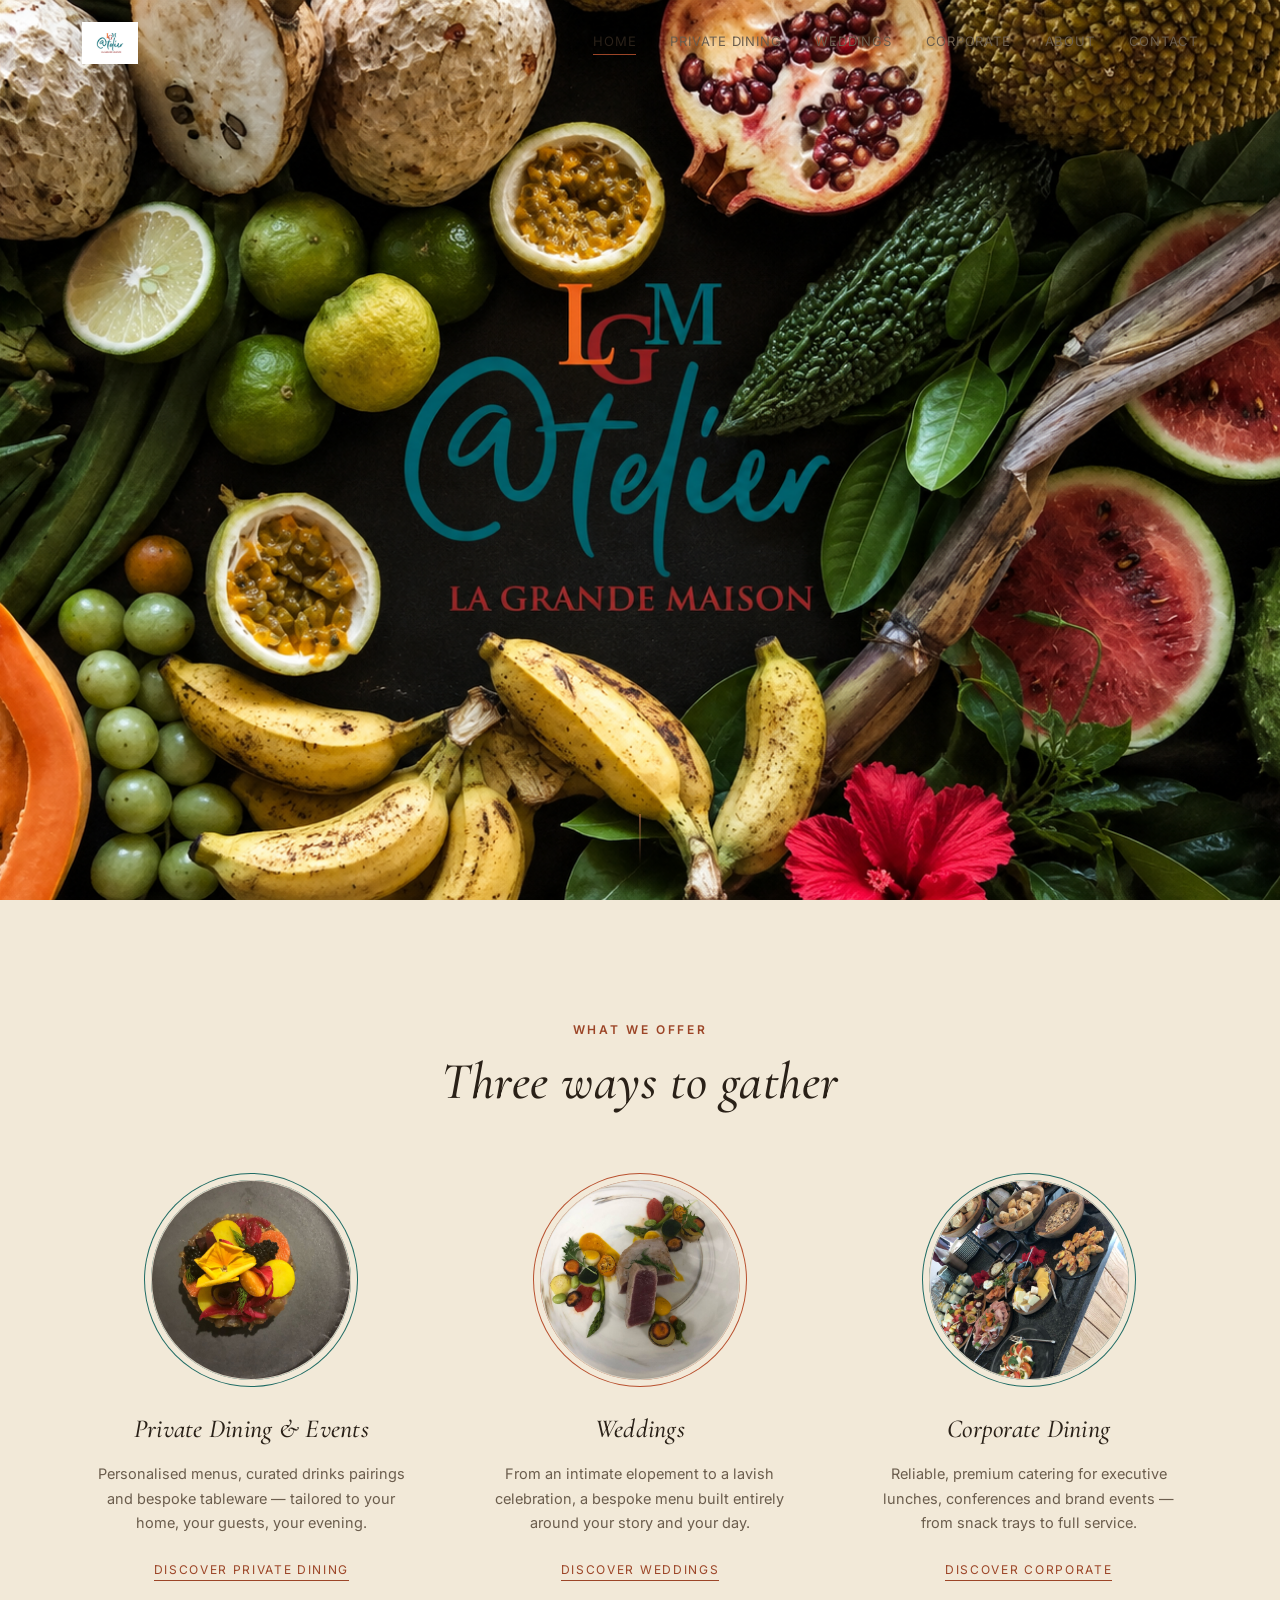
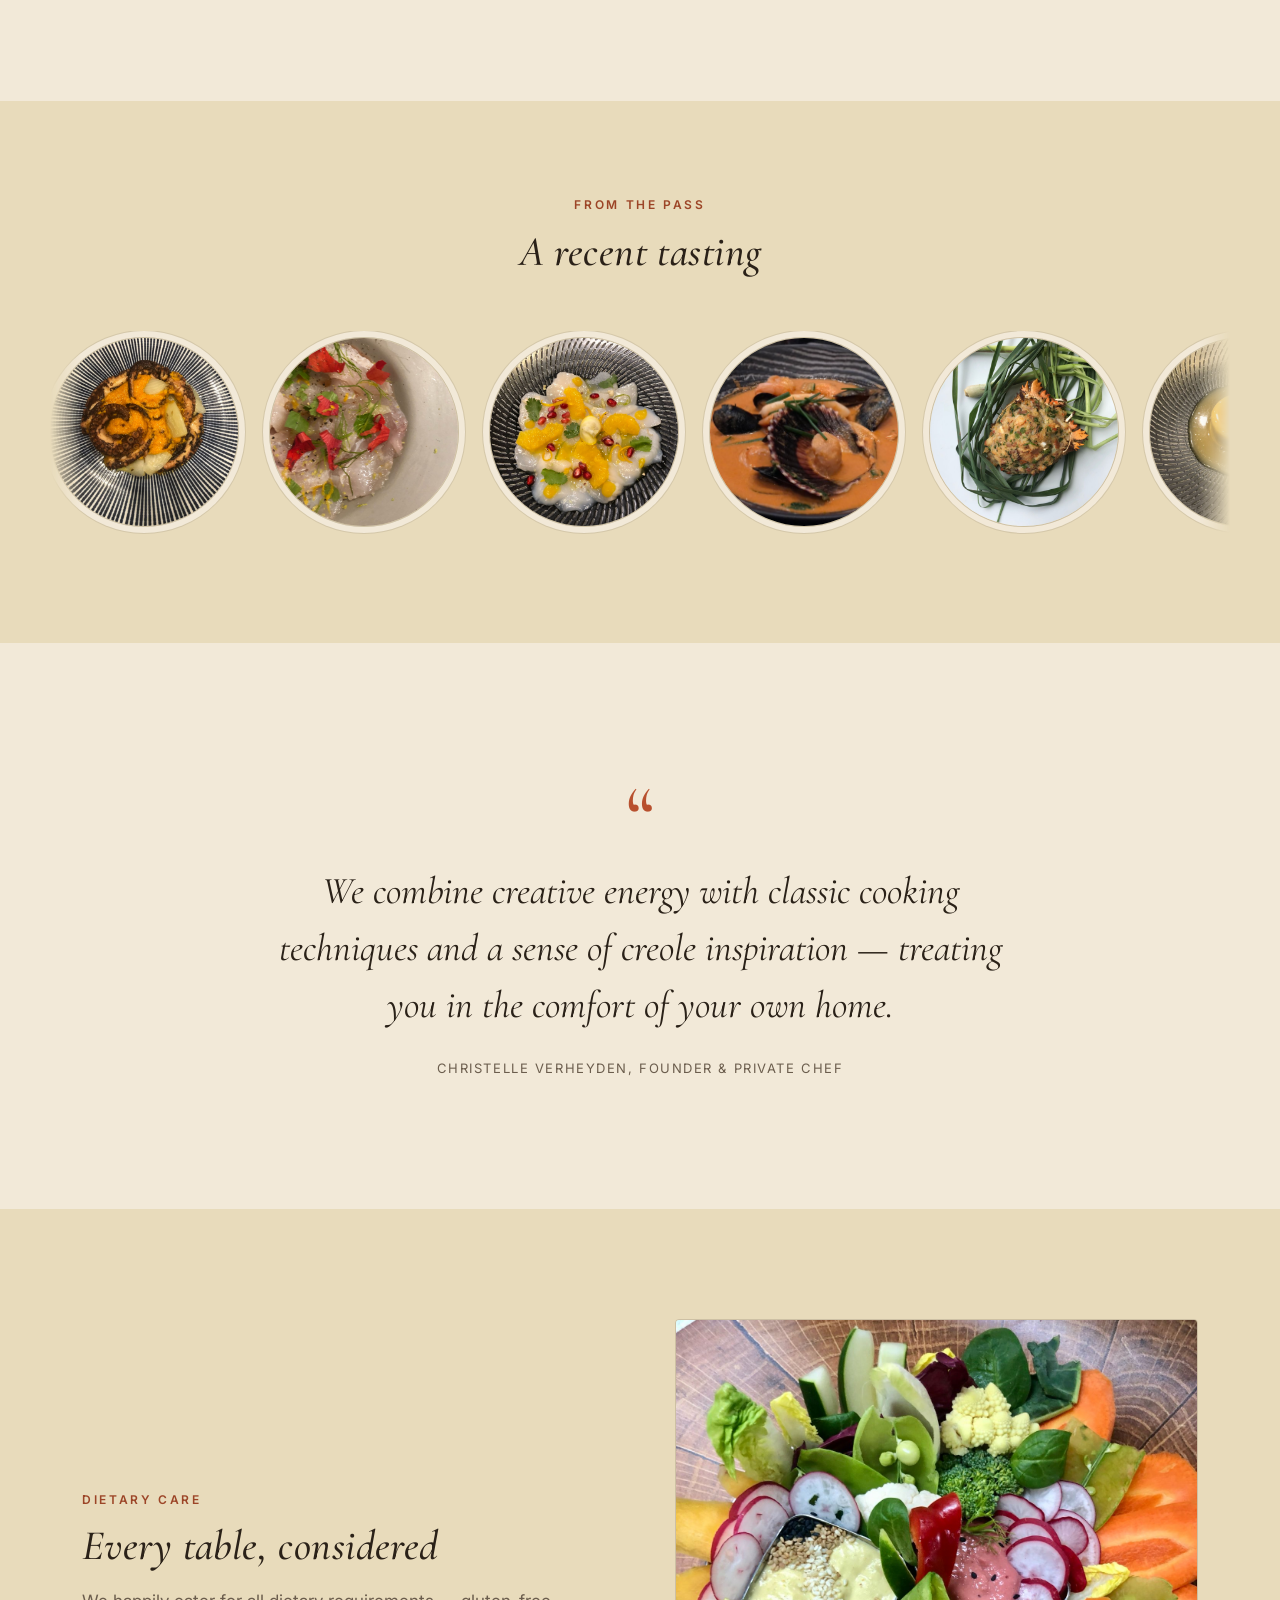
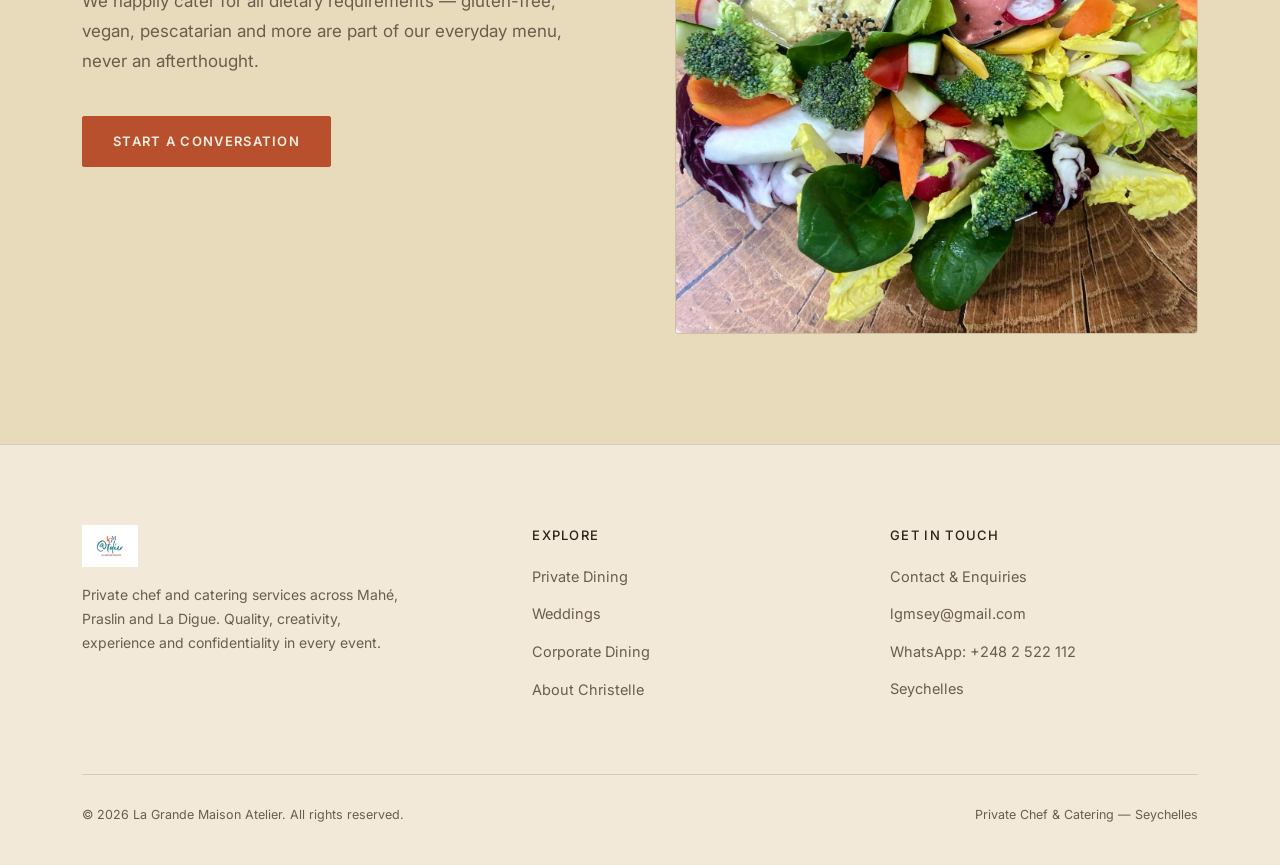
==== commit 00f09007: "Update index.html" ====
--- a/index.html
+++ b/index.html
@@ -3,2013 +3,2613 @@
 <head>
 <meta charset="UTF-8">
 <meta name="viewport" content="width=device-width, initial-scale=1.0">
-<title>AXIS Digital Engineering — Web Development, Seychelles</title>
-
-<meta name="description" content="AXIS Digital Engineering builds custom websites, booking platforms and business documentation for hospitality, food service and service brands across Seychelles. No templates, no monthly platform fees.">
-
-<link rel="icon" href="[data-uri]" type="image/png">
-<link rel="apple-touch-icon" href="[data-uri]">
-
-<meta property="og:type" content="website">
-<meta property="og:site_name" content="AXIS Digital Engineering">
-<meta property="og:title" content="AXIS Digital Engineering — Web Development, Seychelles">
-<meta property="og:description" content="Custom-built sites, booking platforms and business documentation for hospitality, food service and service brands across Seychelles — designed once, built to last.">
-<meta property="og:image" content="Logo_Name-removebg-preview.png">
-<meta property="og:url" content="https://axisagency.co/">
-
-<meta name="twitter:card" content="summary_large_image">
-<meta name="twitter:title" content="AXIS Digital Engineering — Web Development, Seychelles">
-<meta name="twitter:description" content="Custom-built sites, booking platforms and business documentation for hospitality, food service and service brands across Seychelles.">
-<meta name="twitter:image" content="Logo_Name-removebg-preview.png">
+<title>La Grande Maison — Catering &amp; Private Chef | Seychelles</title>
+<meta name="description" content="Private dining, weddings and corporate catering by Chef Christelle Verheyden. Bespoke menus crafted with the finest Seychelles ingredients.">
+<link rel="icon" type="image/x-icon" href="images/favicon.ico">
+<link rel="icon" type="image/png" sizes="32x32" href="images/favicon-32.png">
+<link rel="icon" type="image/png" sizes="16x16" href="images/favicon-16.png">
+<link rel="apple-touch-icon" sizes="180x180" href="images/favicon-180.png">
 <link rel="preconnect" href="https://fonts.googleapis.com">
-<link rel="preconnect" href="https://fonts.gstatic.com" crossorigin>
-<link href="https://fonts.googleapis.com/css2?family=Space+Grotesk:wght@400;500;600;700&family=Outfit:wght@300;400;500;600;700&family=DM+Mono:wght@300;400;500&display=swap" rel="stylesheet">
+<link href="https://fonts.googleapis.com/css2?family=Cormorant+Garamond:ital,wght@0,400;0,500;0,600;1,400;1,500;1,600&family=Inter:wght@400;500;600;700&display=swap" rel="stylesheet">
 <style>
-  :root{
-    /* ── VOID (base) ── */
-    --void:        #07080c;
-    --void-raised: #0d0f16;
-    --void-panel:  #11141d;
-
-    /* ── GLASS ── */
-    --glass-fill:      rgba(255,255,255,0.045);
-    --glass-fill-hi:   rgba(255,255,255,0.09);
-    --glass-border:    rgba(255,255,255,0.14);
-    --glass-border-hi: rgba(255,255,255,0.26);
-    --glass-shadow:    0 8px 40px rgba(0,0,0,0.55), inset 0 1px 0 rgba(255,255,255,0.08);
-
-    /* ── ACCENTS ── */
-    --gold:      #b8a98a;
-    --gold-hi:   #ddc99e;
-    --ice:       #a9d6ff;
-    --white:     #f5f6f8;
-    --dim:       rgba(245,246,248,0.6);
-    --dimmer:    rgba(245,246,248,0.38);
-
-    --r-lg: 28px;
-    --r-md: 18px;
-    --r-sm: 12px;
+/* ============================================
+   LA GRANDE MAISON — Catering & Private Chef
+   ============================================ */
+
+:root {
+  --obsidian: #F2E9D8;
+  --panel: #E8DBBB;
+  --panel-2: #FBF7EC;
+  --teal: #1E6B64;
+  --teal-light: #2F8A81;
+  --rust: #B8502E;
+  --rust-light: #9C4527;
+  --rust-bright: #E08A5B;
+  --maroon: #6E2320;
+  --cream: #2A2118;
+  --cream-dim: #6B5D4D;
+  --on-accent: #F5EFE2;
+  --line: rgba(42, 33, 24, 0.14);
+
+  --display: 'Cormorant Garamond', serif;
+  --body: 'Inter', sans-serif;
+
+  --container: 1180px;
+}
+
+* { box-sizing: border-box; margin: 0; padding: 0; }
+
+.page { display: none; }
+.page.active { display: block; }
+
+html { scroll-behavior: smooth; scroll-padding-top: 110px; }
+
+body {
+  background: var(--obsidian);
+  color: var(--cream);
+  font-family: var(--body);
+  font-size: 16px;
+  line-height: 1.6;
+  -webkit-font-smoothing: antialiased;
+}
+
+img { max-width: 100%; display: block; }
+
+a { color: inherit; text-decoration: none; }
+
+.container {
+  max-width: var(--container);
+  margin: 0 auto;
+  padding: 0 32px;
+}
+
+@media (max-width: 640px) {
+  .container { padding: 0 20px; }
+}
+
+/* ---------- Typography ---------- */
+
+h1, h2, h3, h4 {
+  font-family: var(--display);
+  font-weight: 500;
+  letter-spacing: 0.01em;
+  color: var(--cream);
+}
+
+.eyebrow {
+  font-family: var(--body);
+  font-size: 12px;
+  letter-spacing: 0.22em;
+  text-transform: uppercase;
+  color: var(--rust-light);
+  font-weight: 600;
+  display: inline-block;
+  margin-bottom: 14px;
+}
+
+.section-title {
+  font-size: clamp(32px, 4.5vw, 52px);
+  font-style: italic;
+  font-weight: 500;
+  line-height: 1.1;
+  margin-bottom: 18px;
+}
+
+.section-lede {
+  font-size: 17px;
+  color: var(--cream-dim);
+  max-width: 620px;
+  line-height: 1.75;
+}
+
+/* ---------- Buttons ---------- */
+
+.btn {
+  display: inline-flex;
+  align-items: center;
+  gap: 10px;
+  padding: 14px 30px;
+  font-family: var(--body);
+  font-size: 13px;
+  letter-spacing: 0.1em;
+  text-transform: uppercase;
+  font-weight: 600;
+  border-radius: 2px;
+  border: 1px solid transparent;
+  cursor: pointer;
+  transition: all 0.25s ease;
+}
+
+.btn-primary {
+  background: var(--teal);
+  color: var(--on-accent);
+  border-color: var(--teal);
+}
+.btn-primary:hover { background: var(--teal-light); border-color: var(--teal-light); }
+
+.btn-outline {
+  background: transparent;
+  color: var(--cream);
+  border-color: var(--line);
+}
+.btn-outline:hover { border-color: var(--rust-light); color: var(--rust-light); }
+
+.btn-rust {
+  background: var(--rust);
+  color: var(--on-accent);
+  border-color: var(--rust);
+}
+.btn-rust:hover { background: var(--rust-light); border-color: var(--rust-light); }
+
+/* ---------- Nav ---------- */
+
+.site-header {
+  position: fixed;
+  top: 0; left: 0; right: 0;
+  z-index: 100;
+  padding: 22px 0;
+  transition: background 0.3s ease, padding 0.3s ease, border-color 0.3s ease;
+  border-bottom: 1px solid transparent;
+}
+
+.site-header.scrolled {
+  background: rgba(242, 233, 216, 0.92);
+  backdrop-filter: blur(10px);
+  padding: 14px 0;
+  border-bottom-color: var(--line);
+}
+
+.nav-row {
+  display: flex;
+  align-items: center;
+  justify-content: space-between;
+}
+
+.brand {
+  display: flex;
+  align-items: center;
+  gap: 12px;
+}
+
+.brand img { height: 42px; width: auto; }
+
+.brand-text {
+  font-family: var(--display);
+  font-style: italic;
+  font-size: 20px;
+  color: var(--cream);
+  line-height: 1.1;
+}
+.brand-text small {
+  display: block;
+  font-family: var(--body);
+  font-style: normal;
+  font-size: 9px;
+  letter-spacing: 0.2em;
+  text-transform: uppercase;
+  color: var(--rust-light);
+  margin-top: 2px;
+}
+
+.nav-links {
+  display: flex;
+  align-items: center;
+  gap: 34px;
+  font-size: 13px;
+  letter-spacing: 0.06em;
+  text-transform: uppercase;
+}
+
+.nav-links a {
+  color: var(--cream-dim);
+  position: relative;
+  padding-bottom: 4px;
+  transition: color 0.2s ease;
+}
+.nav-links a:hover, .nav-links a.active { color: var(--cream); }
+.nav-links a.active::after {
+  content: '';
+  position: absolute;
+  bottom: 0; left: 0; right: 0;
+  height: 1px;
+  background: var(--rust-light);
+}
+
+.nav-toggle {
+  display: none;
+  background: none;
+  border: none;
+  color: var(--cream);
+  font-size: 26px;
+  cursor: pointer;
+}
+
+@media (max-width: 860px) {
+  .nav-links {
+    position: fixed;
+    top: 0; right: 0;
+    height: 100vh;
+    width: 260px;
+    background: var(--panel);
+    flex-direction: column;
+    justify-content: center;
+    gap: 28px;
+    transform: translateX(100%);
+    transition: transform 0.3s ease;
+    border-left: 1px solid var(--line);
   }
-
-  *{margin:0;padding:0;box-sizing:border-box;}
-  html{scroll-behavior:smooth;}
-  body{
-    background:var(--void);
-    color:var(--white);
-    font-family:'Outfit',sans-serif;
-    overflow-x:hidden;
-    -webkit-tap-highlight-color:transparent;
+  .nav-links.open { transform: translateX(0); }
+  .nav-toggle { display: block; }
+}
+
+/* ---------- Hero ---------- */
+
+.hero {
+  position: relative;
+  min-height: 100vh;
+  display: flex;
+  align-items: center;
+  background-size: cover;
+  background-position: center;
+  overflow: hidden;
+}
+
+.hero-inner {
+  position: relative;
+  z-index: 2;
+  text-align: center;
+  width: 100%;
+}
+
+.hero-eyebrow {
+  font-size: 13px;
+  letter-spacing: 0.3em;
+  text-transform: uppercase;
+  color: var(--rust-bright);
+  margin-bottom: 22px;
+  text-shadow: 0 2px 14px rgba(0,0,0,0.55);
+}
+
+.hero h1 {
+  font-size: clamp(44px, 8vw, 96px);
+  font-style: italic;
+  line-height: 1.02;
+  margin-bottom: 22px;
+  color: var(--on-accent);
+  text-shadow: 0 4px 24px rgba(0,0,0,0.5);
+}
+
+.hero-sub {
+  font-size: 18px;
+  color: rgba(245, 239, 226, 0.92);
+  max-width: 560px;
+  margin: 0 auto 40px;
+  line-height: 1.7;
+  text-shadow: 0 2px 14px rgba(0,0,0,0.55);
+}
+
+.hero-ctas {
+  display: flex;
+  gap: 16px;
+  justify-content: center;
+  flex-wrap: wrap;
+}
+
+.scroll-cue {
+  position: absolute;
+  bottom: 36px;
+  left: 50%;
+  transform: translateX(-50%);
+  z-index: 2;
+  width: 1px;
+  height: 50px;
+  background: linear-gradient(var(--rust-bright), transparent);
+}
+
+/* ---------- Plate media (signature element) ---------- */
+
+.plate {
+  display: block;
+  position: relative;
+  aspect-ratio: 1;
+  border-radius: 50%;
+  overflow: hidden;
+  border: 1px solid rgba(42,33,24,0.14);
+  box-shadow: 0 0 0 6px var(--obsidian), 0 0 0 7px rgba(42,33,24,0.10);
+}
+button.plate {
+  appearance: none;
+  background: none;
+  padding: 0;
+  font: inherit;
+  color: inherit;
+  cursor: pointer;
+  width: 100%;
+}
+.plate img {
+  width: 100%; height: 100%;
+  object-fit: cover;
+}
+.plate.ring-teal { box-shadow: 0 0 0 6px var(--obsidian), 0 0 0 7px var(--teal); }
+.plate.ring-rust { box-shadow: 0 0 0 6px var(--obsidian), 0 0 0 7px var(--rust); }
+
+/* ---------- Pillars (Home) ---------- */
+
+.pillars {
+  padding: 120px 0;
+}
+
+.pillars-grid {
+  display: grid;
+  grid-template-columns: repeat(3, 1fr);
+  gap: 50px;
+  margin-top: 70px;
+}
+
+@media (max-width: 860px) {
+  .pillars-grid { grid-template-columns: 1fr; gap: 60px; }
+}
+
+.pillar-card {
+  text-align: center;
+}
+
+.pillar-card .plate {
+  width: 200px;
+  margin: 0 auto 28px;
+  transition: transform 0.4s ease;
+}
+.pillar-card:hover .plate { transform: scale(1.04); }
+
+.pillar-card h3 {
+  font-size: 26px;
+  font-style: italic;
+  margin-bottom: 12px;
+}
+
+.pillar-card p {
+  color: var(--cream-dim);
+  font-size: 14.5px;
+  line-height: 1.7;
+  margin-bottom: 20px;
+  padding: 0 10px;
+}
+
+.pillar-card a.link {
+  font-size: 12px;
+  letter-spacing: 0.14em;
+  text-transform: uppercase;
+  color: var(--rust-light);
+  border-bottom: 1px solid var(--rust-light);
+  padding-bottom: 3px;
+}
+
+/* ---------- Gallery strip ---------- */
+
+.gallery-band {
+  padding: 90px 0;
+  background: var(--panel);
+  overflow: hidden;
+}
+
+.gallery-band-head {
+  text-align: center;
+  margin-bottom: 56px;
+}
+
+.gallery-track {
+  display: flex;
+  gap: 30px;
+  overflow-x: auto;
+  padding: 6px 6px 26px;
+  cursor: grab;
+  -ms-overflow-style: none;
+  scrollbar-width: none;
+  -webkit-mask-image: linear-gradient(90deg, transparent 0, #000 32px, #000 calc(100% - 32px), transparent 100%);
+  mask-image: linear-gradient(90deg, transparent 0, #000 32px, #000 calc(100% - 32px), transparent 100%);
+}
+.gallery-track::-webkit-scrollbar { display: none; }
+.gallery-track.dragging {
+  cursor: grabbing;
+  user-select: none;
+}
+
+.gallery-viewport {
+  position: relative;
+}
+
+.gallery-item {
+  flex: 0 0 auto;
+  width: 190px;
+}
+.gallery-item .plate { margin-bottom: 0; }
+
+/* ---------- About teaser / quote ---------- */
+
+.quote-section {
+  padding: 130px 0;
+  text-align: center;
+}
+.quote-mark {
+  font-family: var(--display);
+  font-size: 90px;
+  color: var(--rust);
+  opacity: 0.5;
+  line-height: 1;
+}
+.quote-section blockquote {
+  font-family: var(--display);
+  font-style: italic;
+  font-size: clamp(24px, 3.4vw, 38px);
+  max-width: 780px;
+  margin: 0 auto 24px;
+  line-height: 1.5;
+}
+.quote-cite {
+  font-size: 13px;
+  letter-spacing: 0.12em;
+  text-transform: uppercase;
+  color: var(--cream-dim);
+}
+
+/* ---------- Generic content sections ---------- */
+
+.section {
+  padding: 110px 0;
+}
+.section-alt {
+  background: var(--panel);
+}
+
+.two-col {
+  display: grid;
+  grid-template-columns: 1fr 1fr;
+  gap: 70px;
+  align-items: center;
+}
+@media (max-width: 860px) {
+  .two-col { grid-template-columns: 1fr; gap: 44px; }
+}
+
+.feature-list {
+  list-style: none;
+  margin-top: 30px;
+}
+.feature-list li {
+  display: flex;
+  gap: 16px;
+  padding: 18px 0;
+  border-top: 1px solid var(--line);
+  font-size: 15px;
+  color: var(--cream-dim);
+}
+.feature-list li:last-child { border-bottom: 1px solid var(--line); }
+.feature-list li .mark {
+  color: var(--rust-light);
+  font-family: var(--display);
+  font-style: italic;
+  font-size: 20px;
+  flex-shrink: 0;
+}
+.feature-list li strong { color: var(--cream); font-weight: 600; }
+
+.image-frame {
+  border-radius: 4px;
+  overflow: hidden;
+  border: 1px solid var(--line);
+}
+
+/* ---------- Forms ---------- */
+
+.form-wrap {
+  max-width: 720px;
+  margin: 0 auto;
+  background: var(--panel-2);
+  border: 1px solid var(--line);
+  border-radius: 6px;
+  padding: 50px;
+}
+@media (max-width: 640px) { .form-wrap { padding: 32px 22px; } }
+
+.form-row {
+  display: grid;
+  grid-template-columns: 1fr 1fr;
+  gap: 22px;
+}
+@media (max-width: 640px) { .form-row { grid-template-columns: 1fr; } }
+
+.field { margin-bottom: 22px; }
+.field label {
+  display: block;
+  font-size: 12px;
+  letter-spacing: 0.08em;
+  text-transform: uppercase;
+  color: var(--cream-dim);
+  margin-bottom: 8px;
+}
+.field input,
+.field select,
+.field textarea {
+  width: 100%;
+  background: var(--obsidian);
+  border: 1px solid var(--line);
+  color: var(--cream);
+  padding: 13px 15px;
+  font-family: var(--body);
+  font-size: 14.5px;
+  border-radius: 3px;
+  transition: border-color 0.2s ease;
+}
+.field input:focus,
+.field select:focus,
+.field textarea:focus {
+  outline: none;
+  border-color: var(--teal);
+}
+.field textarea { resize: vertical; min-height: 110px; }
+
+.form-note {
+  font-size: 13px;
+  color: var(--cream-dim);
+  margin-top: 18px;
+  line-height: 1.6;
+}
+
+.form-success {
+  display: none;
+  text-align: center;
+  padding: 40px 20px;
+}
+.form-success.show { display: block; }
+.form-success h3 { font-style: italic; font-size: 28px; margin-bottom: 12px; }
+.form-success p { color: var(--cream-dim); max-width: 460px; margin: 0 auto; }
+
+.form-success-actions {
+  display: flex;
+  gap: 14px;
+  justify-content: center;
+  flex-wrap: wrap;
+  margin: 26px 0 22px;
+}
+.form-success-message {
+  display: none;
+  text-align: left;
+  white-space: pre-wrap;
+  word-break: break-word;
+  background: var(--obsidian);
+  border: 1px solid var(--line);
+  border-radius: 4px;
+  padding: 18px 20px;
+  font-family: var(--body);
+  font-size: 13.5px;
+  line-height: 1.7;
+  color: var(--cream);
+  max-width: 480px;
+  margin: 0 auto;
+}
+.form-success-message.show { display: block; }
+.copy-message-btn.copied {
+  border-color: var(--teal);
+  color: var(--teal);
+}
+
+/* ---------- Footer ---------- */
+
+footer {
+  padding: 80px 0 40px;
+  border-top: 1px solid var(--line);
+}
+
+.footer-grid {
+  display: grid;
+  grid-template-columns: 1.3fr 1fr 1fr;
+  gap: 50px;
+  margin-bottom: 60px;
+}
+@media (max-width: 720px) {
+  .footer-grid { grid-template-columns: 1fr; gap: 36px; }
+}
+
+.footer-brand .brand { margin-bottom: 16px; }
+.footer-brand p {
+  color: var(--cream-dim);
+  font-size: 14px;
+  max-width: 320px;
+  line-height: 1.7;
+}
+
+.footer-col h4 {
+  font-size: 13px;
+  letter-spacing: 0.1em;
+  text-transform: uppercase;
+  font-family: var(--body);
+  color: var(--cream);
+  margin-bottom: 18px;
+}
+.footer-col ul { list-style: none; }
+.footer-col li { margin-bottom: 12px; }
+.footer-col a {
+  color: var(--cream-dim);
+  font-size: 14.5px;
+  transition: color 0.2s ease;
+}
+.footer-col a:hover { color: var(--rust-light); }
+
+.footer-bottom {
+  padding-top: 30px;
+  border-top: 1px solid var(--line);
+  display: flex;
+  justify-content: space-between;
+  flex-wrap: wrap;
+  gap: 12px;
+  font-size: 12.5px;
+  color: var(--cream-dim);
+}
+
+/* ---------- Page hero (interior pages) ---------- */
+
+.page-hero {
+  position: relative;
+  padding: 200px 0 100px;
+  text-align: center;
+  overflow: hidden;
+}
+.page-hero::before {
+  content: '';
+  position: absolute;
+  inset: 0;
+  background: radial-gradient(ellipse at 50% 0%, rgba(30,107,100,0.18), transparent 60%);
+  z-index: 0;
+}
+.page-hero .container { position: relative; z-index: 1; }
+.page-hero h1 {
+  font-size: clamp(40px, 6vw, 70px);
+  font-style: italic;
+  margin-bottom: 20px;
+}
+.page-hero p {
+  color: var(--cream-dim);
+  max-width: 600px;
+  margin: 0 auto;
+  font-size: 16.5px;
+  line-height: 1.75;
+}
+
+/* Image-background variant */
+.page-hero-image {
+  background-size: cover;
+  background-position: center;
+  background-color: var(--panel);
+}
+.page-hero-image::before {
+  content: '';
+  position: absolute;
+  inset: 0;
+  background:
+    linear-gradient(180deg, rgba(14,12,10,0.4) 0%, rgba(14,12,10,0.5) 45%, rgba(14,12,10,0.8) 100%),
+    linear-gradient(90deg, rgba(14,12,10,0.32) 0%, rgba(14,12,10,0.05) 55%, rgba(14,12,10,0.32) 100%);
+  z-index: 0;
+}
+.page-hero-image .eyebrow {
+  color: var(--rust-bright);
+  text-shadow: 0 2px 14px rgba(0,0,0,0.55);
+}
+.page-hero-image h1 {
+  color: var(--on-accent);
+  text-shadow: 0 4px 22px rgba(0,0,0,0.5);
+}
+.page-hero-image p {
+  color: rgba(245, 239, 226, 0.88);
+  text-shadow: 0 2px 12px rgba(0,0,0,0.5);
+}
+.page-hero-image.bg-loading {
+  background-image: none !important;
+  background: linear-gradient(90deg, var(--panel) 0%, var(--panel-2) 50%, var(--panel) 100%);
+  background-size: 800px 100%;
+  animation: shimmer 1.3s infinite linear;
+}
+
+/* ============================================================
+   EDITORIAL HERO SYSTEM
+   Distinct cinematic/editorial hero per interior page
+   ============================================================ */
+
+.ehero-eyebrow {
+  font-family: var(--body);
+  font-size: 12px;
+  font-weight: 600;
+  letter-spacing: 0.26em;
+  text-transform: uppercase;
+  margin-bottom: 22px;
+}
+.ehero-heading {
+  font-family: var(--display);
+  font-weight: 500;
+  line-height: 1.08;
+  font-size: clamp(38px, 5.2vw, 68px);
+}
+.ehero-heading em {
+  font-style: italic;
+  font-weight: 400;
+}
+.ehero-rule {
+  width: 54px;
+  height: 1px;
+  margin: 26px 0;
+}
+.ehero-sub {
+  font-size: 16px;
+  line-height: 1.8;
+  max-width: 440px;
+}
+.ehero-cta,
+.ehero-link {
+  display: inline-flex;
+  align-items: center;
+  gap: 12px;
+  font-size: 12px;
+  font-weight: 600;
+  letter-spacing: 0.16em;
+  text-transform: uppercase;
+  white-space: nowrap;
+}
+.ehero-cta {
+  border: 1px solid rgba(245, 239, 226, 0.4);
+  padding: 16px 26px;
+  color: var(--on-accent);
+  transition: border-color 0.3s ease, background 0.3s ease;
+}
+.ehero-cta:hover {
+  border-color: var(--rust-bright);
+  background: rgba(245, 239, 226, 0.06);
+}
+.ehero-cta .arrow, .ehero-link .arrow {
+  transition: transform 0.3s ease;
+}
+.ehero-cta:hover .arrow, .ehero-link:hover .arrow {
+  transform: translateX(5px);
+}
+.ehero-link {
+  padding-bottom: 4px;
+  border-bottom: 1px solid currentColor;
+}
+
+@media (prefers-reduced-motion: reduce) {
+  .ehero-cta .arrow, .ehero-link .arrow { transition: none; }
+}
+
+/* ---- Slow photographic zoom, shared by all photo heroes ---- */
+@keyframes eheroZoom {
+  from { transform: scale(1); }
+  to { transform: scale(1.09); }
+}
+.ehero-ken-burns {
+  animation: eheroZoom 24s ease-in-out infinite alternate;
+}
+@media (prefers-reduced-motion: reduce) {
+  .ehero-ken-burns { animation: none; }
+}
+
+/* ---- 1. PRIVATE DINING — cinematic, asymmetric, gradient bleed left ---- */
+.ehero-pd {
+  position: relative;
+  min-height: 94vh;
+  overflow: hidden;
+  display: flex;
+  background-color: var(--obsidian);
+}
+.ehero-pd-media {
+  position: absolute;
+  inset: 0;
+  z-index: 0;
+  overflow: hidden;
+}
+.ehero-pd-media img {
+  width: 100%;
+  height: 100%;
+  object-fit: cover;
+  opacity: 0;
+  transition: opacity 0.6s ease;
+}
+.ehero-pd-media img.loaded { opacity: 1; }
+.ehero-pd-scrim {
+  position: absolute;
+  inset: 0;
+  z-index: 1;
+  background:
+    linear-gradient(90deg, rgba(12,10,8,0.95) 0%, rgba(12,10,8,0.82) 26%, rgba(12,10,8,0.42) 52%, rgba(12,10,8,0.08) 76%),
+    linear-gradient(0deg, rgba(12,10,8,0.65) 0%, rgba(12,10,8,0) 26%);
+}
+.ehero-pd-content {
+  position: relative;
+  z-index: 2;
+  width: 100%;
+  max-width: none;
+  display: flex;
+  flex-direction: column;
+  justify-content: flex-end;
+  min-height: 94vh;
+  padding-top: 150px;
+  padding-bottom: 56px;
+  padding-left: clamp(24px, 6vw, 96px);
+  padding-right: clamp(24px, 6vw, 96px);
+}
+.ehero-pd-col {
+  max-width: 610px;
+  margin-top: auto;
+  margin-bottom: 64px;
+}
+.ehero-pd .ehero-eyebrow { color: var(--rust-bright); }
+.ehero-pd .ehero-heading { color: var(--on-accent); }
+.ehero-pd .ehero-rule { background: var(--rust-bright); }
+.ehero-pd .ehero-sub { color: rgba(245, 239, 226, 0.82); margin-bottom: 34px; }
+.ehero-pd-footer {
+  display: flex;
+  align-items: center;
+  justify-content: space-between;
+  color: rgba(245, 239, 226, 0.7);
+  font-size: 11.5px;
+  letter-spacing: 0.18em;
+  text-transform: uppercase;
+}
+.ehero-pd-tag { display: flex; align-items: center; gap: 12px; }
+.ehero-pd-tag::before {
+  content: '';
+  width: 1px;
+  height: 16px;
+  background: rgba(245, 239, 226, 0.4);
+}
+.ehero-pd-index { font-family: var(--display); font-style: italic; letter-spacing: 0.06em; }
+
+@media (max-width: 860px) {
+  .ehero-pd-content { padding-top: 130px; padding-bottom: 40px; }
+  .ehero-pd-col { margin-bottom: 44px; }
+  .ehero-pd-footer { flex-direction: column; align-items: flex-start; gap: 14px; }
+}
+
+/* ---- 2. WEDDINGS — romantic split, panel + photo ---- */
+.ehero-wd {
+  position: relative;
+  display: flex;
+  min-height: 94vh;
+  background: var(--obsidian);
+  overflow: hidden;
+}
+.ehero-wd-panel {
+  width: 44%;
+  display: flex;
+  flex-direction: column;
+  justify-content: center;
+  padding: 140px 64px 60px clamp(32px, 6vw, 96px);
+  position: relative;
+  z-index: 2;
+}
+.ehero-wd-media {
+  width: 56%;
+  position: relative;
+  overflow: hidden;
+}
+.ehero-wd-media img {
+  width: 100%;
+  height: 100%;
+  object-fit: cover;
+  opacity: 0;
+  transition: opacity 0.6s ease;
+}
+.ehero-wd-media img.loaded { opacity: 1; }
+.ehero-wd-media::before {
+  content: '';
+  position: absolute;
+  inset: 0;
+  background:
+    linear-gradient(90deg, rgba(12,10,8,0.5) 0%, transparent 16%),
+    linear-gradient(180deg, rgba(12,10,8,0.5) 0%, transparent 16%),
+    linear-gradient(0deg, rgba(12,10,8,0.35), transparent 40%);
+  z-index: 1;
+}
+.ehero-wd-seam {
+  position: absolute;
+  top: 0; bottom: 0;
+  left: 44%;
+  width: 100px;
+  z-index: 1;
+  background: linear-gradient(90deg, var(--obsidian) 0%, rgba(242,233,216,0) 100%);
+  pointer-events: none;
+}
+.ehero-wd .ehero-eyebrow { color: var(--rust-light); }
+.ehero-wd .ehero-heading { color: var(--cream); }
+.ehero-wd .ehero-rule { background: var(--rust); }
+.ehero-wd .ehero-sub { color: var(--cream-dim); margin-bottom: 32px; }
+.ehero-wd .ehero-link { color: var(--rust-light); }
+
+@media (max-width: 900px) {
+  .ehero-wd { flex-direction: column; min-height: auto; }
+  .ehero-wd-panel { width: 100%; padding: 48px 24px 48px; order: 2; }
+  .ehero-wd-media { width: 100%; height: 52vh; order: 1; }
+  .ehero-wd-seam { display: none; }
+}
+
+/* ---- 3. CORPORATE — structured, architectural split ---- */
+.ehero-corp {
+  position: relative;
+  display: flex;
+  min-height: 88vh;
+  background: var(--panel-2);
+  overflow: hidden;
+}
+.ehero-corp-media {
+  width: 54%;
+  position: relative;
+  overflow: hidden;
+}
+.ehero-corp-media img {
+  width: 100%;
+  height: 100%;
+  object-fit: cover;
+  opacity: 0;
+  transition: opacity 0.6s ease;
+}
+.ehero-corp-media img.loaded { opacity: 1; }
+.ehero-corp-media::after {
+  content: '';
+  position: absolute;
+  inset: 0;
+  background:
+    linear-gradient(0deg, rgba(12,10,8,0.4), transparent 45%),
+    linear-gradient(180deg, rgba(12,10,8,0.4) 0%, transparent 18%);
+}
+.ehero-corp-panel {
+  width: 46%;
+  display: flex;
+  flex-direction: column;
+  justify-content: center;
+  padding: 140px clamp(32px, 5vw, 80px) 60px;
+  border-left: 1px solid var(--line);
+  position: relative;
+}
+.ehero-corp-index {
+  display: flex;
+  align-items: center;
+  gap: 10px;
+  font-family: var(--body);
+  font-size: 11.5px;
+  font-weight: 600;
+  letter-spacing: 0.2em;
+  text-transform: uppercase;
+  color: var(--cream-dim);
+  margin-bottom: 34px;
+  padding-bottom: 18px;
+  border-bottom: 1px solid var(--line);
+}
+.ehero-corp .ehero-eyebrow { color: var(--teal); }
+.ehero-corp .ehero-heading { color: var(--cream); font-style: normal; }
+.ehero-corp .ehero-rule { background: var(--teal); }
+.ehero-corp .ehero-sub { color: var(--cream-dim); margin-bottom: 34px; }
+.ehero-corp .ehero-cta {
+  border-color: var(--line);
+  color: var(--cream);
+}
+.ehero-corp .ehero-cta:hover {
+  border-color: var(--teal);
+  background: rgba(30,107,100,0.06);
+}
+
+@media (max-width: 900px) {
+  .ehero-corp { flex-direction: column; min-height: auto; }
+  .ehero-corp-media { width: 100%; height: 46vh; }
+  .ehero-corp-panel { width: 100%; padding: 48px 24px 56px; border-left: none; border-top: 1px solid var(--line); }
+}
+
+/* ---- 4. ABOUT — editorial magazine spread, light, two photos ---- */
+.ehero-about {
+  background: var(--panel-2);
+  padding: 168px 0 100px;
+}
+.ehero-about-grid {
+  display: grid;
+  grid-template-columns: 1fr 1fr;
+  gap: 70px;
+  align-items: center;
+}
+.ehero-about-text .ehero-eyebrow { color: var(--rust-light); }
+.ehero-about-heading {
+  font-family: var(--display);
+  font-weight: 500;
+  font-style: italic;
+  line-height: 1.12;
+  font-size: clamp(34px, 4.2vw, 54px);
+  color: var(--cream);
+  margin-bottom: 26px;
+}
+.ehero-about-lede {
+  font-size: 16.5px;
+  line-height: 1.85;
+  color: var(--cream-dim);
+  max-width: 460px;
+}
+.ehero-about-media {
+  position: relative;
+  height: 480px;
+}
+.ehero-about-photo-main {
+  position: absolute;
+  top: 0; right: 0;
+  width: 80%;
+  height: 84%;
+  overflow: hidden;
+  box-shadow: 0 30px 60px rgba(42,33,24,0.18);
+}
+.ehero-about-photo-accent {
+  position: absolute;
+  left: 0; bottom: 0;
+  width: 46%;
+  height: 46%;
+  overflow: hidden;
+  border: 6px solid var(--panel-2);
+  box-shadow: 0 20px 40px rgba(42,33,24,0.22);
+}
+.ehero-about-photo-main img,
+.ehero-about-photo-accent img {
+  width: 100%;
+  height: 100%;
+  object-fit: cover;
+  opacity: 0;
+  transition: opacity 0.6s ease;
+}
+.ehero-about-photo-main img.loaded,
+.ehero-about-photo-accent img.loaded { opacity: 1; }
+
+@media (max-width: 900px) {
+  .ehero-about { padding: 140px 0 64px; }
+  .ehero-about-grid { grid-template-columns: 1fr; gap: 50px; }
+  .ehero-about-media { height: 380px; order: -1; }
+}
+
+/* ---- 5. CONTACT — minimal, light, centered ---- */
+.ehero-contact {
+  background: var(--panel-2);
+  padding: 190px 0 110px;
+  text-align: center;
+}
+.ehero-contact-inner {
+  max-width: 640px;
+  margin: 0 auto;
+}
+.ehero-contact .ehero-eyebrow {
+  color: var(--rust-light);
+  display: block;
+}
+.ehero-contact-heading {
+  font-family: var(--display);
+  font-weight: 500;
+  line-height: 1.1;
+  font-size: clamp(36px, 5vw, 58px);
+  color: var(--cream);
+  margin-bottom: 24px;
+}
+.ehero-contact-heading em { font-style: italic; font-weight: 400; }
+.ehero-sub-light {
+  font-size: 16.5px;
+  line-height: 1.8;
+  color: var(--cream-dim);
+  max-width: 480px;
+  margin: 0 auto 30px;
+}
+.ehero-contact-tags {
+  font-size: 11.5px;
+  font-weight: 600;
+  letter-spacing: 0.18em;
+  text-transform: uppercase;
+  color: var(--rust-light);
+}
+
+@media (max-width: 640px) {
+  .ehero-contact { padding: 150px 0 70px; }
+}
+
+/* ---------- Menu-style list (service pages) ---------- */
+
+.menu-block {
+  border-top: 1px solid var(--line);
+  padding: 36px 0;
+  display: grid;
+  grid-template-columns: 220px 1fr;
+  gap: 36px;
+}
+@media (max-width: 720px) {
+  .menu-block { grid-template-columns: 1fr; gap: 16px; }
+}
+.menu-block:last-child { border-bottom: 1px solid var(--line); }
+.menu-block h3 {
+  font-size: 24px;
+  font-style: italic;
+}
+.menu-block p {
+  color: var(--cream-dim);
+  font-size: 15px;
+  line-height: 1.8;
+}
+
+/* ---------- Splash / loading screen ---------- */
+
+.splash {
+  position: fixed;
+  inset: 0;
+  z-index: 2000;
+  display: flex;
+  flex-direction: column;
+  align-items: center;
+  justify-content: center;
+  background: var(--obsidian);
+  transition: opacity 0.6s ease, visibility 0.6s ease;
+}
+.splash.hide {
+  opacity: 0;
+  visibility: hidden;
+  pointer-events: none;
+}
+.splash-logo {
+  width: 130px;
+  margin-bottom: 30px;
+  animation: splashPulse 1.6s ease-in-out infinite;
+}
+@keyframes splashPulse {
+  0%, 100% { opacity: 0.55; transform: scale(0.96); }
+  50% { opacity: 1; transform: scale(1); }
+}
+.splash-bar {
+  width: 160px;
+  height: 2px;
+  background: rgba(42, 33, 24, 0.14);
+  border-radius: 2px;
+  overflow: hidden;
+}
+.splash-bar-fill {
+  height: 100%;
+  width: 0%;
+  background: linear-gradient(90deg, var(--teal), var(--rust));
+  animation: splashFill 1.4s ease forwards;
+}
+@keyframes splashFill {
+  0% { width: 0%; }
+  100% { width: 100%; }
+}
+@media (prefers-reduced-motion: reduce) {
+  .splash-logo { animation: none; opacity: 1; transform: none; }
+  .splash-bar-fill { animation: none; width: 100%; }
+}
+
+/* ---------- Load-in entrance animations ---------- */
+
+@keyframes fadeUpIn {
+  from { opacity: 0; transform: translateY(26px); }
+  to { opacity: 1; transform: translateY(0); }
+}
+
+.hero-eyebrow,
+.hero h1,
+.hero-sub,
+.hero-ctas {
+  animation: fadeUpIn 0.9s cubic-bezier(0.16, 1, 0.3, 1) both;
+}
+.hero-eyebrow { animation-delay: 0.22s; }
+.hero h1 { animation-delay: 0.36s; }
+.hero-sub { animation-delay: 0.52s; }
+.hero-ctas { animation-delay: 0.66s; }
+
+.page-hero .eyebrow,
+.page-hero h1,
+.page-hero p {
+  animation: fadeUpIn 0.8s cubic-bezier(0.16, 1, 0.3, 1) both;
+}
+.page-hero .eyebrow { animation-delay: 0.05s; }
+.page-hero h1 { animation-delay: 0.18s; }
+.page-hero p { animation-delay: 0.32s; }
+
+.ehero-pd-col > *,
+.ehero-wd-panel > *,
+.ehero-corp-panel > *,
+.ehero-about-text > *,
+.ehero-contact-inner > * {
+  animation: fadeUpIn 0.85s cubic-bezier(0.16, 1, 0.3, 1) both;
+}
+.ehero-pd-col > *:nth-child(1) { animation-delay: 0.08s; }
+.ehero-pd-col > *:nth-child(2) { animation-delay: 0.2s; }
+.ehero-pd-col > *:nth-child(3) { animation-delay: 0.34s; }
+.ehero-pd-col > *:nth-child(4) { animation-delay: 0.44s; }
+.ehero-pd-col > *:nth-child(5) { animation-delay: 0.54s; }
+.ehero-pd-footer { animation: fadeUpIn 0.8s ease both; animation-delay: 0.7s; }
+
+.ehero-wd-panel > *:nth-child(1) { animation-delay: 0.1s; }
+.ehero-wd-panel > *:nth-child(2) { animation-delay: 0.24s; }
+.ehero-wd-panel > *:nth-child(3) { animation-delay: 0.38s; }
+.ehero-wd-panel > *:nth-child(4) { animation-delay: 0.48s; }
+.ehero-wd-panel > *:nth-child(5) { animation-delay: 0.58s; }
+
+.ehero-corp-panel > *:nth-child(1) { animation-delay: 0.08s; }
+.ehero-corp-panel > *:nth-child(2) { animation-delay: 0.2s; }
+.ehero-corp-panel > *:nth-child(3) { animation-delay: 0.32s; }
+.ehero-corp-panel > *:nth-child(4) { animation-delay: 0.44s; }
+.ehero-corp-panel > *:nth-child(5) { animation-delay: 0.56s; }
+.ehero-corp-panel > *:nth-child(6) { animation-delay: 0.66s; }
+
+.ehero-about-text > *:nth-child(1) { animation-delay: 0.1s; }
+.ehero-about-text > *:nth-child(2) { animation-delay: 0.24s; }
+.ehero-about-text > *:nth-child(3) { animation-delay: 0.38s; }
+
+.ehero-contact-inner > *:nth-child(1) { animation-delay: 0.08s; }
+.ehero-contact-inner > *:nth-child(2) { animation-delay: 0.22s; }
+.ehero-contact-inner > *:nth-child(3) { animation-delay: 0.36s; }
+.ehero-contact-inner > *:nth-child(4) { animation-delay: 0.48s; }
+
+.site-header {
+  animation: fadeUpIn 0.7s ease both;
+}
+
+@media (prefers-reduced-motion: reduce) {
+  .hero-eyebrow, .hero h1, .hero-sub, .hero-ctas,
+  .page-hero .eyebrow, .page-hero h1, .page-hero p, .site-header,
+  .ehero-pd-col > *, .ehero-pd-footer, .ehero-wd-panel > *, .ehero-corp-panel > *,
+  .ehero-about-text > *, .ehero-contact-inner > * {
+    animation: none;
   }
-  html,body{max-width:100%;overflow-x:hidden;}
-  a,button{touch-action:manipulation;}
-  img{max-width:100%;display:block;}
-
-  ::-webkit-scrollbar{width:3px;}
-  ::-webkit-scrollbar-track{background:var(--void);}
-  ::-webkit-scrollbar-thumb{background:rgba(255,255,255,0.15);border-radius:2px;}
-
-  ::selection{background:rgba(184,169,138,0.35);color:var(--white);}
-
-  h1,h2,h3{font-family:'Space Grotesk',sans-serif;font-weight:600;letter-spacing:-0.01em;}
-  .mono{font-family:'DM Mono',monospace;font-weight:400;}
-
-  .eyebrow{
-    font-family:'DM Mono',monospace;
-    font-size:.7rem;
-    letter-spacing:.22em;
-    text-transform:uppercase;
-    color:var(--gold);
-    display:flex;align-items:center;gap:.6rem;
-  }
-  .eyebrow::before{
-    content:'';
-    width:18px;height:1px;
-    background:var(--gold);
-    display:inline-block;
-  }
-
-  /* ═══════════════════════════════════
-     BACKGROUND — drifting refraction orbs
-     these are the "material" the glass bends
-  ═══════════════════════════════════ */
-  #bg-orbs{
-    position:fixed; inset:0; z-index:0; pointer-events:none;
-    overflow:hidden;
-  }
-  .orb{
-    position:absolute; border-radius:50%;
-    filter:blur(70px);
-    opacity:.55;
-    will-change:transform;
-  }
-  .orb-1{ width:46vw;height:46vw; top:-10%; left:-8%;
-    background:radial-gradient(circle at 35% 35%, rgba(184,169,138,0.35), rgba(184,169,138,0) 70%); }
-  .orb-2{ width:38vw;height:38vw; top:25%; right:-12%;
-    background:radial-gradient(circle at 60% 40%, rgba(169,214,255,0.22), rgba(169,214,255,0) 70%); }
-  .orb-3{ width:34vw;height:34vw; bottom:-10%; left:20%;
-    background:radial-gradient(circle at 50% 50%, rgba(184,169,138,0.18), rgba(184,169,138,0) 70%); }
-
-  /* faint blueprint grid over the void */
-  #bg-grid{
-    position:fixed; inset:0; z-index:0; pointer-events:none;
-    background-image:
-      linear-gradient(rgba(255,255,255,0.025) 1px, transparent 1px),
-      linear-gradient(90deg, rgba(255,255,255,0.025) 1px, transparent 1px);
-    background-size:64px 64px;
-    mask-image:radial-gradient(ellipse 80% 60% at 50% 20%, black 0%, transparent 75%);
-  }
-
-  /* ═══════════════════════════════════
-     SVG FILTERS — liquid glass distortion
-  ═══════════════════════════════════ */
-  .svg-defs{position:absolute;width:0;height:0;overflow:hidden;}
-
-  /* ═══════════════════════════════════
-     GLASS PANEL — base component
-  ═══════════════════════════════════ */
-  .glass{
-    position:relative;
-    background:var(--glass-fill);
-    border:1px solid var(--glass-border);
-    border-radius:var(--r-md);
-    backdrop-filter:blur(22px) saturate(1.4);
-    -webkit-backdrop-filter:blur(22px) saturate(1.4);
-    box-shadow:var(--glass-shadow);
-    overflow:hidden;
-  }
-  .glass::before{
-    content:'';
-    position:absolute; inset:0;
-    background:linear-gradient(135deg, rgba(255,255,255,0.10) 0%, rgba(255,255,255,0) 30%);
-    pointer-events:none;
-  }
-  .glass-sheen{
-    position:absolute; inset:0; pointer-events:none; z-index:2;
-    background:radial-gradient(320px circle at var(--mx,50%) var(--my,50%), rgba(255,255,255,0.10), transparent 60%);
-    opacity:0; transition:opacity .4s;
-  }
-  .glass:hover .glass-sheen{opacity:1;}
-
-  /* ═══════════════════════════════════
-     NAV
-  ═══════════════════════════════════ */
-  nav{
-    position:fixed; top:0; left:0; right:0; z-index:1000;
-    display:flex; align-items:center; justify-content:space-between;
-    padding:1.1rem 3rem;
-    transition:padding .5s cubic-bezier(.16,1,.3,1);
-  }
-  nav.scrolled{padding:.7rem 3rem;}
-
-  .nav-logo{display:flex;align-items:center;gap:.6rem;text-decoration:none;}
-  .nav-logo-mark{
-    width:34px;height:34px;object-fit:contain;
-    filter:drop-shadow(0 2px 8px rgba(184,169,138,0.25));
-    transition:transform .3s;
-  }
-  .nav-logo:hover .nav-logo-mark{transform:scale(1.06);}
-  .nav-logo-text{
-    font-family:'Space Grotesk',sans-serif;font-size:1.02rem;font-weight:600;letter-spacing:.01em;color:var(--white);
-    line-height:1.05;
-  }
-  .nav-logo-text span{display:block;font-family:'DM Mono',monospace;font-size:.58rem;letter-spacing:.18em;color:var(--dimmer);font-weight:400;margin-top:1px;}
-
-  .nav-links{
-    display:flex; gap:0; list-style:none; align-items:center;
-    position:relative;
-    background:var(--glass-fill);
-    border:1px solid var(--glass-border);
-    border-radius:100px;
-    padding:.3rem .35rem;
-    backdrop-filter:blur(18px);
-    -webkit-backdrop-filter:blur(18px);
-  }
-  .nav-pill{
-    position:absolute; top:.3rem; left:.35rem;
-    height:calc(100% - .6rem);
-    background:rgba(255,255,255,0.09);
-    border:1px solid var(--glass-border-hi);
-    border-radius:100px;
-    transition:left .4s cubic-bezier(.16,1,.3,1), width .4s cubic-bezier(.16,1,.3,1);
-    pointer-events:none;
-  }
-  .nav-links a{
-    text-decoration:none; font-size:.72rem; font-weight:500;
-    letter-spacing:.1em; text-transform:uppercase;
-    color:var(--dim);
-    padding:.5rem 1.05rem; border-radius:100px;
-    position:relative; display:inline-block;
-    transition:color .3s;
-    white-space:nowrap;
-  }
-  .nav-links a:hover{color:var(--white);}
-  .nav-links a.active{color:var(--white);}
-
-  .nav-cta{
-    margin-left:1rem;
-    padding:.6rem 1.4rem;
-    background:var(--gold); color:#181410;
-    border:none; border-radius:100px;
-    font-size:.72rem; font-weight:600; letter-spacing:.08em;
-    text-decoration:none;
-    transition:transform .35s cubic-bezier(.23,1,.32,1), box-shadow .35s, background .25s;
-    box-shadow:0 4px 22px rgba(184,169,138,0.25);
-    display:inline-block;
-  }
-  .nav-cta:hover{background:var(--gold-hi); box-shadow:0 8px 30px rgba(184,169,138,0.4); transform:translateY(-2px);}
-
-  .hamburger{display:none;flex-direction:column;gap:5px;cursor:pointer;padding:10px;
-    background:var(--glass-fill);border:1px solid var(--glass-border);border-radius:10px;}
-  .hamburger span{display:block;width:20px;height:1.5px;background:var(--white);transition:all .35s cubic-bezier(.16,1,.3,1);}
-  .hamburger.open span:nth-child(1){transform:translateY(6.5px) rotate(45deg);}
-  .hamburger.open span:nth-child(2){opacity:0;}
-  .hamburger.open span:nth-child(3){transform:translateY(-6.5px) rotate(-45deg);}
-
-  .mobile-menu{
-    position:fixed; top:0; right:0; width:280px; height:100%;
-    background:rgba(9,10,15,0.92); backdrop-filter:blur(30px); -webkit-backdrop-filter:blur(30px);
-    border-left:1px solid var(--glass-border);
-    z-index:998; display:flex; flex-direction:column; justify-content:center;
-    padding:5rem 2.4rem 3rem; gap:.3rem;
-    transform:translateX(100%); transition:transform .5s cubic-bezier(.16,1,.3,1);
-  }
-  .mobile-menu.open{transform:translateX(0);}
-  .mobile-link{font-family:'Space Grotesk',sans-serif;font-size:1.4rem;color:var(--white);text-decoration:none;padding:.7rem 0;border-bottom:1px solid rgba(255,255,255,0.06);}
-  .menu-overlay{position:fixed;inset:0;background:rgba(0,0,0,.5);backdrop-filter:blur(2px);z-index:997;opacity:0;pointer-events:none;transition:opacity .4s;}
-  .menu-overlay.open{opacity:1;pointer-events:all;}
-
-  /* ═══════════════════════════════════
-     HERO — parallax liquid glass stage
-  ═══════════════════════════════════ */
-  #parallax-stage{position:relative;height:145vh;z-index:1;}
-  #hero-sticky{
-    position:sticky; top:0; height:100vh;
-    display:flex; align-items:center; justify-content:center;
-    overflow:hidden;
-    /* shows immediately, before the shader compiles/renders its first frame —
-       and stays as the base the Prism canvas sits on top of (it's transparent) */
-    background:
-      radial-gradient(ellipse 70% 60% at 30% 20%, rgba(184,169,138,0.10), transparent 60%),
-      radial-gradient(ellipse 60% 50% at 75% 70%, rgba(169,214,255,0.06), transparent 65%),
-      var(--void);
-  }
-
-  #heroBg{
-    position:absolute; inset:0; z-index:0;
-    opacity:0; transition:opacity 1.2s ease;
-  }
-  #heroBg.ready{opacity:1;}
-  #heroBg canvas{display:block; width:100%; height:100%;}
-
-  .hero-bg-tint{
-    position:absolute; inset:0; z-index:1; pointer-events:none;
-    background:
-      radial-gradient(ellipse 70% 60% at 50% 45%, rgba(7,8,12,0.15) 0%, rgba(7,8,12,0.55) 78%),
-      linear-gradient(to bottom, rgba(7,8,12,0.35), rgba(7,8,12,0.05) 30%, rgba(7,8,12,0.55));
-  }
-
-  .hero-wordmark{
-    max-width:min(420px,72%);
-    height:auto;
-    margin:0 auto 1.6rem;
-    filter:drop-shadow(0 6px 30px rgba(184,169,138,0.25));
-  }
-
-  .hero-panel{
-    width:min(760px,88vw);
-    padding:3.2rem 3rem;
-    text-align:center;
-    position:relative;
-    z-index:3;
-    backdrop-filter:none;
-    -webkit-backdrop-filter:none;
-    background:rgba(7,8,12,0.28);
-  }
-  @media(max-width:480px){ .hero-panel{padding:2.4rem 1.5rem;} }
-
-  .hero-annot{
-    position:absolute;
-    font-family:'DM Mono',monospace; font-size:.62rem; letter-spacing:.1em;
-    color:var(--dimmer); white-space:nowrap;
-    display:none;
-  }
-  @media(min-width:1000px){ .hero-annot{display:flex; align-items:center; gap:.5rem;} }
-  .hero-annot::before{content:'';width:26px;height:1px;background:rgba(255,255,255,0.25);}
-  .hero-annot.left{left:-190px;}
-  .hero-annot.left::before{order:2;}
-  .hero-annot.right{right:-210px;flex-direction:row-reverse;}
-  .hero-annot.a1{top:6%;}
-  .hero-annot.a2{top:88%;}
-
-  .hero-eyebrow{
-    font-family:'DM Mono',monospace;font-size:.7rem;letter-spacing:.24em;text-transform:uppercase;
-    color:var(--gold); margin-bottom:1.4rem; display:flex; align-items:center; justify-content:center; gap:.6rem;
-  }
-  .hero-eyebrow::before,.hero-eyebrow::after{content:'';width:22px;height:1px;background:var(--gold);}
-
-  .hero h1{
-    font-size:clamp(2.2rem,5.2vw,3.9rem);
-    line-height:1.06;
-    letter-spacing:-.02em;
-    margin-bottom:1.3rem;
-  }
-  .hero h1 em{
-    font-style:normal;
-    background:linear-gradient(100deg,var(--gold-hi),var(--gold) 60%,#8a7a5c);
-    -webkit-background-clip:text; background-clip:text; color:transparent;
-  }
-
-  .hero p{
-    font-size:1.02rem; color:var(--dim); max-width:520px; margin:0 auto 3rem;
-    line-height:1.6;
-  }
-
-  .hero-ctas{display:flex; gap:1rem; justify-content:center; flex-wrap:wrap;}
-  .btn{
-    font-family:'Outfit',sans-serif; font-size:.85rem; font-weight:600; letter-spacing:.02em;
-    padding:.85rem 1.9rem; border-radius:100px; text-decoration:none;
-    transition:transform .35s cubic-bezier(.23,1,.32,1), box-shadow .35s, background .25s, border-color .25s;
-    display:inline-flex; align-items:center; gap:.5rem;
-  }
-  .btn-primary{background:var(--gold); color:#181410; box-shadow:0 6px 26px rgba(184,169,138,0.28);}
-  .btn-primary:hover{background:var(--gold-hi); transform:translateY(-2px); box-shadow:0 10px 34px rgba(184,169,138,0.4);}
-  .btn-ghost{
-    background:var(--glass-fill); color:var(--white); border:1px solid var(--glass-border);
-    backdrop-filter:blur(14px);
-  }
-  .btn-ghost:hover{background:var(--glass-fill-hi); border-color:var(--glass-border-hi); transform:translateY(-2px);}
-
-  .hero-fade{
-    position:absolute; bottom:0; left:0; right:0; height:280px; z-index:2; pointer-events:none;
-    background:linear-gradient(to bottom, transparent, var(--void));
-  }
-
-  .scroll-cue{
-    position:absolute; bottom:2.4rem; left:50%; transform:translateX(-50%); z-index:3;
-    display:flex; flex-direction:column; align-items:center; gap:.5rem;
-    font-family:'DM Mono',monospace; font-size:.6rem; letter-spacing:.2em; color:var(--dimmer);
-  }
-  .scroll-cue-line{width:1px;height:34px;background:linear-gradient(to bottom, var(--dimmer), transparent);
-    animation:scrollcue 1.8s ease-in-out infinite;}
-  @keyframes scrollcue{0%{transform:scaleY(0);transform-origin:top;}50%{transform:scaleY(1);transform-origin:top;}
-    50.01%{transform-origin:bottom;}100%{transform:scaleY(0);transform-origin:bottom;}}
-
-  /* ═══════════════════════════════════
-     TRUST / CLIENT MARQUEE
-  ═══════════════════════════════════ */
-  #trust{
-    position:relative; z-index:1;
-    padding:2.6rem 0; border-top:1px solid rgba(255,255,255,0.06); border-bottom:1px solid rgba(255,255,255,0.06);
-    overflow:hidden;
-  }
-  .marquee-track{display:flex; gap:4.5rem; width:max-content; animation:marquee 32s linear infinite;}
-  #trust:hover .marquee-track{animation-play-state:paused;}
-  @keyframes marquee{from{transform:translateX(0);}to{transform:translateX(-50%);}}
-  .marquee-item{
-    font-family:'Space Grotesk',sans-serif; font-size:1.05rem; color:var(--dimmer);
-    white-space:nowrap; display:flex; align-items:center; gap:.6rem;
-  }
-  .marquee-item .dot{width:4px;height:4px;border-radius:50%;background:var(--gold);opacity:.6;}
-
-  /* ═══════════════════════════════════
-     SECTION shell
-  ═══════════════════════════════════ */
-  section{position:relative; z-index:1; padding:8rem 3rem;}
-  .section-inner{max-width:1180px; margin:0 auto;}
-  .section-head{max-width:640px; margin-bottom:3.6rem;}
-  .section-head h2{font-size:clamp(1.9rem,3.4vw,2.7rem); margin-top:1rem; line-height:1.15;}
-  .section-head p{color:var(--dim); margin-top:1rem; font-size:1rem; line-height:1.65;}
-
-  @media(max-width:900px){ section{padding:5.5rem 1.4rem;} }
-
-  /* ═══════════════════════════════════
-     SERVICES
-  ═══════════════════════════════════ */
-  .services-grid{display:grid; grid-template-columns:repeat(auto-fit,minmax(260px,1fr)); gap:1.4rem;}
-  .svc-card{
-    padding:2.1rem 1.9rem;
-    display:flex; flex-direction:column; gap:1.1rem;
-    transition:transform .4s cubic-bezier(.16,1,.3,1), border-color .3s, background .3s;
-  }
-  .svc-card:hover{transform:translateY(-6px); border-color:var(--glass-border-hi); background:var(--glass-fill-hi);}
-  .svc-num{font-family:'DM Mono',monospace; font-size:.7rem; color:var(--gold); letter-spacing:.1em;}
-  .svc-card h3{font-size:1.2rem; font-weight:600;}
-  .svc-card p{font-size:.9rem; color:var(--dim); line-height:1.6;}
-  .svc-tags{display:flex; flex-wrap:wrap; gap:.4rem; margin-top:.3rem;}
-  .svc-tag{
-    font-family:'DM Mono',monospace; font-size:.62rem; letter-spacing:.05em;
-    padding:.3rem .6rem; border-radius:100px; color:var(--dimmer);
-    border:1px solid rgba(255,255,255,0.1); background:rgba(255,255,255,0.03);
-  }
-
-  /* ═══════════════════════════════════
-     FEATURED WORK
-     (data-driven — swap-ready for Firestore)
-  ═══════════════════════════════════ */
-  #work{padding-top:6rem;}
-
-  .circular-gallery{
-    position:relative;
-    width:100%;
-    height:460px;
-    cursor:grab;
-    outline:none;
-  }
-  .circular-gallery:active{cursor:grabbing;}
-  .circular-gallery canvas{display:block; width:100%; height:100%; touch-action:pan-y;}
-
-  .gallery-caption{
-    max-width:640px; margin:1.6rem auto 0;
-    padding:1.8rem 2.2rem;
-    text-align:center;
-  }
-  .gc-cat{
-    font-size:.66rem; letter-spacing:.14em; text-transform:uppercase; color:var(--gold); margin-bottom:.6rem;
-  }
-  .gallery-caption h3{font-size:1.25rem; margin-bottom:.6rem; transition:opacity .25s;}
-  .gallery-caption p{font-size:.9rem; color:var(--dim); line-height:1.6; margin-bottom:1.1rem; transition:opacity .25s;}
-  .work-link{
-    font-family:'DM Mono',monospace; font-size:.72rem; letter-spacing:.05em; color:var(--gold);
-    text-decoration:none; display:inline-flex; align-items:center; gap:.4rem;
-  }
-  .work-link:hover{color:var(--gold-hi);}
-  .work-link svg{width:12px;height:12px; transition:transform .3s;}
-  .work-link:hover svg{transform:translate(2px,-2px);}
-
-  /* ── MOBILE FALLBACK — the curved WebGL gallery is a desktop-scale effect;
-     below 760px it swaps for a flat, simple swipeable card row instead ── */
-  .mobile-work-carousel{display:none;}
-  @media(max-width:760px){
-    .circular-gallery, .gallery-caption, .gallery-hint{display:none;}
-    .mobile-work-carousel{
-      display:flex; gap:1.1rem;
-      overflow-x:auto; scroll-snap-type:x proximity;
-      padding:.2rem 2px 1rem;
-      touch-action:pan-x;
-      scrollbar-width:none; -ms-overflow-style:none;
-    }
-    .mobile-work-carousel::-webkit-scrollbar{display:none;}
-    .mwc-card{
-      flex:0 0 auto; width:min(320px,80vw);
-      scroll-snap-align:start;
-      overflow:hidden; text-decoration:none; color:inherit; display:block;
-    }
-    .mwc-media{aspect-ratio:16/10.5; position:relative; overflow:hidden; background:var(--void-panel);}
-    .mwc-media img{width:100%; height:100%; object-fit:cover;}
-    .mwc-media::after{content:''; position:absolute; inset:0; background:linear-gradient(to top, rgba(7,8,12,0.8) 0%, rgba(7,8,12,0.05) 55%);}
-    .mwc-cat{
-      position:absolute; top:.8rem; left:.8rem; z-index:2;
-      font-family:'DM Mono',monospace; font-size:.6rem; letter-spacing:.1em; text-transform:uppercase;
-      color:var(--white); background:rgba(7,8,12,0.55); border:1px solid var(--glass-border);
-      padding:.3rem .65rem; border-radius:100px;
-    }
-    .mwc-body{padding:1.2rem 1.3rem 1.4rem;}
-    .mwc-body h3{font-size:1.05rem; margin-bottom:.35rem;}
-    .mwc-body p{font-size:.83rem; color:var(--dim); line-height:1.5; margin-bottom:.8rem;}
-  }
-
-  /* ═══════════════════════════════════
-     PROCESS — real sequence, numbered
-  ═══════════════════════════════════ */
-  .process-list{display:flex; flex-direction:column;}
-  .process-row{
-    display:grid; grid-template-columns:90px 1fr; gap:1.6rem;
-    padding:2rem 0; border-top:1px solid rgba(255,255,255,0.08);
-    align-items:start;
-  }
-  .process-list .process-row:last-child{border-bottom:1px solid rgba(255,255,255,0.08);}
-  .process-num{font-family:'DM Mono',monospace; font-size:.85rem; color:var(--gold); letter-spacing:.05em; padding-top:.15rem;}
-  .process-row h3{font-size:1.25rem; margin-bottom:.5rem;}
-  .process-row p{color:var(--dim); font-size:.92rem; line-height:1.65; max-width:560px;}
-
-  /* ═══════════════════════════════════
-     ABOUT
-  ═══════════════════════════════════ */
-  .about-wrap{display:grid; grid-template-columns:1fr 1fr; gap:3rem; align-items:center;}
-  @media(max-width:860px){ .about-wrap{grid-template-columns:1fr;} }
-  .about-copy p{color:var(--dim); font-size:1rem; line-height:1.75; margin-bottom:1.1rem;}
-  .about-stats{display:grid; grid-template-columns:1fr 1fr; gap:1rem;}
-  .stat-card{padding:1.6rem 1.5rem;}
-  .stat-num{font-family:'Space Grotesk',sans-serif; font-size:2.1rem; font-weight:600; color:var(--white);}
-  .stat-label{font-family:'DM Mono',monospace; font-size:.65rem; letter-spacing:.1em; text-transform:uppercase; color:var(--dimmer); margin-top:.35rem;}
-
-  /* ═══════════════════════════════════
-     CONTACT
-  ═══════════════════════════════════ */
-  #contact{padding-bottom:9rem; position:relative; overflow:hidden;}
-  #contact .section-inner{position:relative; z-index:1;}
-  #beamsBg{
-    position:absolute; inset:0; z-index:0;
-    opacity:0; transition:opacity 1.2s ease;
-    pointer-events:none;
-  }
-  #beamsBg.ready{opacity:1;}
-  #beamsBg canvas{display:block; width:100%; height:100%;}
-  .contact-panel{
-    max-width:720px; margin:0 auto;
-    padding:3rem 2.6rem;
-    text-align:center;
-  }
-  @media(max-width:480px){ .contact-panel{padding:2.2rem 1.3rem;} }
-  .contact-panel h2{font-size:clamp(1.8rem,3.4vw,2.5rem); margin-bottom:.9rem;}
-  .contact-panel > p{color:var(--dim); max-width:460px; margin:0 auto 2.2rem; line-height:1.65;}
-  .contact-form{display:grid; grid-template-columns:1fr 1fr; gap:.9rem; text-align:left;}
-  .contact-form .full{grid-column:1/-1;}
-  @media(max-width:600px){ .contact-form{grid-template-columns:1fr;} }
-  .field label{
-    font-family:'DM Mono',monospace; font-size:.62rem; letter-spacing:.1em; text-transform:uppercase;
-    color:var(--dimmer); display:block; margin-bottom:.5rem;
-  }
-  .field input, .field textarea{
-    width:100%; padding:.85rem 1rem; border-radius:var(--r-sm);
-    background:rgba(255,255,255,0.035); border:1px solid var(--glass-border);
-    color:var(--white); font-family:'Outfit',sans-serif; font-size:.9rem;
-    outline:none; transition:border-color .3s, background .3s;
-    resize:vertical;
-  }
-  .field input::placeholder, .field textarea::placeholder{color:var(--dimmer);}
-  .field input:focus, .field textarea:focus{border-color:var(--gold); background:rgba(255,255,255,0.06);}
-  .contact-form .form-btn{
-    grid-column:1/-1; margin-top:.5rem; justify-self:center;
-    border:none; cursor:pointer;
-  }
-
-  /* ═══════════════════════════════════
-     FOOTER
-  ═══════════════════════════════════ */
-  footer{position:relative; z-index:1; padding:2.6rem 3rem; border-top:1px solid rgba(255,255,255,0.07);
-    display:flex; align-items:center; justify-content:space-between; flex-wrap:wrap; gap:1rem;}
-  .footer-mono{font-family:'DM Mono',monospace; font-size:.7rem; color:var(--dimmer); letter-spacing:.05em;}
-  .footer-links{display:flex; gap:1.6rem;}
-  .footer-links a{color:var(--dim); text-decoration:none; font-size:.8rem; transition:color .3s;}
-  .footer-links a:hover{color:var(--gold);}
-
-  /* ═══════════════════════════════════
-     REVEAL ANIMATIONS
-  ═══════════════════════════════════ */
-  .reveal{opacity:0; transform:translateY(60px) scale(.96); filter:blur(6px); transition:opacity 1.1s cubic-bezier(.16,1,.3,1), transform 1.1s cubic-bezier(.16,1,.3,1), filter 1.1s cubic-bezier(.16,1,.3,1);}
-  .reveal.v{opacity:1; transform:translateY(0) scale(1); filter:blur(0);}
-
-  @media(prefers-reduced-motion:reduce){
-    .reveal{transition-duration:.3s !important; transform:none !important; filter:none !important;}
-    *{scroll-behavior:auto !important;}
-  }
-
-  @media(max-width:860px){
-    .nav-links{display:none;}
-    .nav-cta{display:none;}
-    .hamburger{display:flex;}
-    nav{padding:1rem 1.4rem;}
-  }
-
-  a:focus-visible, button:focus-visible, input:focus-visible, textarea:focus-visible{
-    outline:2px solid var(--gold); outline-offset:2px;
-  }
-
-  /* ═══════════════════════════════════
-     TARGET CURSOR — desktop (precise pointer) only.
-     A small dot + 4 corner brackets that idle-spin around the cursor,
-     then snap onto the bounds of whatever ".cursor-target" is hovered.
-  ═══════════════════════════════════ */
-  @media(hover:hover) and (pointer:fine){
-    body{cursor:none;}
-    a, button, .circular-gallery{cursor:none;}
-    input, textarea{cursor:text;} /* keep the native text caret usable in form fields */
-  }
-  .target-cursor-wrapper{
-    position:fixed; top:0; left:0; z-index:9999;
-    pointer-events:none; display:none;
-    width:0; height:0;
-  }
-  @media(hover:hover) and (pointer:fine){
-    .target-cursor-wrapper{display:block;}
-  }
-  .target-cursor-dot{
-    position:absolute; top:0; left:0;
-    width:6px; height:6px; border-radius:50%;
-    transform:translate(-50%,-50%);
-  }
-  .target-cursor-corner{
-    position:absolute; top:0; left:0;
-    width:12px; height:12px;
-    border:0 solid;
-  }
-  .corner-tl{border-top-width:3px; border-left-width:3px; border-top-left-radius:3px;}
-  .corner-tr{border-top-width:3px; border-right-width:3px; border-top-right-radius:3px;}
-  .corner-br{border-bottom-width:3px; border-right-width:3px; border-bottom-right-radius:3px;}
-  .corner-bl{border-bottom-width:3px; border-left-width:3px; border-bottom-left-radius:3px;}
-
-  /* ═══════════════════════════════════
-     SPLASH SCREEN — holds until fonts/images/shaders have had a
-     moment to load, so nothing pops in half-broken.
-  ═══════════════════════════════════ */
-  #splash{
-    position:fixed; inset:0; z-index:100000;
-    background:var(--void);
-    display:flex; flex-direction:column; align-items:center; justify-content:center; gap:1.6rem;
-    transition:opacity .6s ease;
-  }
-  #splash.hidden{opacity:0; pointer-events:none;}
-  .splash-logo{
-    width:min(220px,50vw);
-    animation:splashPulse 1.6s ease-in-out infinite;
-  }
-  @keyframes splashPulse{
-    0%,100%{opacity:.55; transform:scale(.98);}
-    50%{opacity:1; transform:scale(1);}
-  }
-  .splash-bar{
-    width:140px; height:2px; border-radius:2px;
-    background:rgba(255,255,255,0.1); overflow:hidden;
-  }
-  .splash-bar-fill{
-    width:40%; height:100%; border-radius:2px;
-    background:var(--gold);
-    animation:splashBar 1.2s ease-in-out infinite;
-  }
-  @keyframes splashBar{
-    0%{transform:translateX(-100%);}
-    100%{transform:translateX(350%);}
-  }
-  @media(prefers-reduced-motion:reduce){
-    .splash-logo{animation:none;}
-    .splash-bar-fill{animation:none; width:100%;}
-  }
+}
+
+/* ---------- Skeleton loading ---------- */
+
+@keyframes shimmer {
+  0% { background-position: -400px 0; }
+  100% { background-position: 400px 0; }
+}
+
+.plate.loading,
+.image-frame.loading {
+  background: linear-gradient(90deg, var(--panel) 0%, var(--panel-2) 50%, var(--panel) 100%);
+  background-size: 800px 100%;
+  animation: shimmer 1.3s infinite linear;
+}
+
+.plate img,
+.image-frame img {
+  opacity: 0;
+  transition: opacity 0.45s ease;
+}
+.plate img.loaded,
+.image-frame img.loaded {
+  opacity: 1;
+}
+
+.hero {
+  background-color: var(--panel);
+}
+.hero.bg-loading {
+  background-image: none !important;
+  background: linear-gradient(90deg, var(--panel) 0%, var(--panel-2) 50%, var(--panel) 100%);
+  background-size: 800px 100%;
+  animation: shimmer 1.3s infinite linear;
+}
+
+/* ---------- Lightbox ---------- */
+
+.lightbox {
+  position: fixed;
+  inset: 0;
+  z-index: 1000;
+  display: flex;
+  align-items: center;
+  justify-content: center;
+  padding: 40px;
+  background: rgba(14, 12, 10, 0.88);
+  opacity: 0;
+  visibility: hidden;
+  transition: opacity 0.3s ease;
+}
+.lightbox.open {
+  opacity: 1;
+  visibility: visible;
+}
+
+.lightbox-inner {
+  max-width: min(900px, 100%);
+  max-height: 100%;
+  display: flex;
+  flex-direction: column;
+  align-items: center;
+  transform: scale(0.96);
+  transition: transform 0.3s ease;
+}
+.lightbox.open .lightbox-inner {
+  transform: scale(1);
+}
+
+.lightbox-img {
+  max-width: 100%;
+  max-height: 78vh;
+  width: auto;
+  border-radius: 6px;
+  box-shadow: 0 20px 60px rgba(0,0,0,0.5);
+  object-fit: contain;
+}
+
+.lightbox-close {
+  position: fixed;
+  top: 24px;
+  right: 28px;
+  z-index: 1001;
+  width: 46px;
+  height: 46px;
+  border-radius: 50%;
+  border: 1px solid rgba(245,239,226,0.3);
+  background: rgba(14,12,10,0.5);
+  color: var(--on-accent);
+  font-size: 26px;
+  line-height: 1;
+  cursor: pointer;
+  display: flex;
+  align-items: center;
+  justify-content: center;
+  transition: background 0.2s ease, transform 0.2s ease;
+}
+.lightbox-close:hover {
+  background: rgba(184, 80, 46, 0.85);
+  transform: rotate(90deg);
+}
+
+@media (max-width: 640px) {
+  .lightbox { padding: 20px; }
+  .lightbox-close { top: 16px; right: 16px; width: 40px; height: 40px; font-size: 22px; }
+}
+
+/* ---------- Utility ---------- */
+
+.reveal {
+  opacity: 0;
+  transform: translateY(24px);
+  transition: opacity 0.8s cubic-bezier(0.16, 1, 0.3, 1), transform 0.8s cubic-bezier(0.16, 1, 0.3, 1);
+}
+.reveal.in { opacity: 1; transform: translateY(0); }
+
+.pillars-grid .pillar-card:nth-child(1) { transition-delay: 0s; }
+.pillars-grid .pillar-card:nth-child(2) { transition-delay: 0.1s; }
+.pillars-grid .pillar-card:nth-child(3) { transition-delay: 0.2s; }
+
+.gallery-item:nth-child(1) { transition-delay: 0s; }
+.gallery-item:nth-child(2) { transition-delay: 0.06s; }
+.gallery-item:nth-child(3) { transition-delay: 0.12s; }
+.gallery-item:nth-child(4) { transition-delay: 0.18s; }
+.gallery-item:nth-child(5) { transition-delay: 0.24s; }
+.gallery-item:nth-child(6) { transition-delay: 0.3s; }
+.gallery-item:nth-child(7) { transition-delay: 0.36s; }
+
+.text-center { text-align: center; }
+.mt-40 { margin-top: 40px; }
+
+@media (prefers-reduced-motion: reduce) {
+  .reveal { opacity: 1; transform: none; transition: none; }
+  html { scroll-behavior: auto; }
+}
+
 </style>
 </head>
 <body>
 
-<div id="splash">
-  <img src="Logo_Name-removebg-preview.png" alt="AXIS" class="splash-logo">
+<div class="splash" id="splash">
+  <img src="images/logo-transparent.png" alt="La Grande Maison Atelier" class="splash-logo">
   <div class="splash-bar"><div class="splash-bar-fill"></div></div>
 </div>
+
+<header class="site-header">
+  <div class="container nav-row">
+    <a href="#home" class="brand">
+      <img src="images/logo.jpg" alt="La Grande Maison Atelier">
+    </a>
+    <nav class="nav-links">
+      <a href="#home" data-page="home">Home</a>
+      <a href="#private-dining" data-page="private-dining">Private Dining</a>
+      <a href="#weddings" data-page="weddings">Weddings</a>
+      <a href="#corporate" data-page="corporate">Corporate</a>
+      <a href="#about" data-page="about">About</a>
+      <a href="#contact" data-page="contact">Contact</a>
+    </nav>
+    <button class="nav-toggle" aria-label="Toggle menu">☰</button>
+  </div>
+</header>
+
+<main>
+<section class="page active" id="page-home" data-page="home">
+
+<section class="hero" style="background-image: url('images/Hero-BG.png');">
+  <div class="scroll-cue"></div>
+</section>
+
+<section class="pillars">
+  <div class="container">
+    <div class="eyebrow text-center" style="display:block;">What We Offer</div>
+    <h2 class="section-title text-center" style="margin:0 auto;">Three ways to gather</h2>
+
+    <div class="pillars-grid">
+      <div class="pillar-card reveal">
+        <a href="#private-dining" class="plate ring-teal">
+          <img src="images/Dish9.jpg" alt="Private dining tasting plate">
+        </a>
+        <h3>Private Dining &amp; Events</h3>
+        <p>Personalised menus, curated drinks pairings and bespoke tableware — tailored to your home, your guests, your evening.</p>
+        <a href="#private-dining" class="link">Discover Private Dining</a>
+      </div>
+
+      <div class="pillar-card reveal">
+        <a href="#weddings" class="plate ring-rust">
+          <img src="images/Dish6.jpg" alt="Wedding dining plate">
+        </a>
+        <h3>Weddings</h3>
+        <p>From an intimate elopement to a lavish celebration, a bespoke menu built entirely around your story and your day.</p>
+        <a href="#weddings" class="link">Discover Weddings</a>
+      </div>
+
+      <div class="pillar-card reveal">
+        <a href="#corporate" class="plate ring-teal">
+          <img src="images/Dishes.jpg" alt="Corporate catering spread">
+        </a>
+        <h3>Corporate Dining</h3>
+        <p>Reliable, premium catering for executive lunches, conferences and brand events — from snack trays to full service.</p>
+        <a href="#corporate" class="link">Discover Corporate</a>
+      </div>
+    </div>
+  </div>
+</section>
+
+<section class="gallery-band">
+  <div class="container">
+    <div class="gallery-band-head reveal">
+      <div class="eyebrow">From the Pass</div>
+      <h2 class="section-title" style="font-size:clamp(28px,3.6vw,42px);">A recent tasting</h2>
+    </div>
+  </div>
+  <div class="gallery-viewport">
+  <div class="gallery-track container">
+    <div class="gallery-item reveal">
+      <button type="button" class="plate lightbox-trigger" data-src="images/dish_octopus.jpg" data-caption="Grilled octopus">
+  <img src="images/dish_octopus.jpg" alt="Grilled octopus" loading="lazy">
+</button>
+    </div>
+    <div class="gallery-item reveal">
+      <button type="button" class="plate lightbox-trigger" data-src="images/dish_carpaccio_red.jpg" data-caption="Fish carpaccio">
+  <img src="images/dish_carpaccio_red.jpg" alt="Fish carpaccio" loading="lazy">
+</button>
+    </div>
+    <div class="gallery-item reveal">
+      <button type="button" class="plate lightbox-trigger" data-src="images/Dish3.jpg" data-caption="Scallop citrus carpaccio">
+  <img src="images/Dish3.jpg" alt="Scallop citrus carpaccio" loading="lazy">
+</button>
+    </div>
+    <div class="gallery-item reveal">
+      <button type="button" class="plate lightbox-trigger" data-src="images/dish_seafood.jpg" data-caption="Seafood bouillabaisse">
+  <img src="images/dish_seafood.jpg" alt="Seafood bouillabaisse" loading="lazy">
+</button>
+    </div>
+    <div class="gallery-item reveal">
+      <button type="button" class="plate lightbox-trigger" data-src="images/Dish4.jpg" data-caption="Stuffed crab">
+  <img src="images/Dish4.jpg" alt="Stuffed crab" loading="lazy">
+</button>
+    </div>
+    <div class="gallery-item reveal">
+      <button type="button" class="plate lightbox-trigger" data-src="images/dish_creme.jpg" data-caption="Passion fruit dessert">
+  <img src="images/dish_creme.jpg" alt="Passion fruit dessert" loading="lazy">
+</button>
+    </div>
+    <div class="gallery-item reveal">
+      <button type="button" class="plate lightbox-trigger" data-src="images/dish_coconut_cocktail.jpg" data-caption="Coconut cocktail">
+  <img src="images/dish_coconut_cocktail.jpg" alt="Coconut cocktail" loading="lazy">
+</button>
+    </div>
+  </div>
+  </div>
+</section>
+
+<section class="quote-section">
+  <div class="container">
+    <div class="quote-mark reveal">&ldquo;</div>
+    <blockquote class="reveal">We combine creative energy with classic cooking techniques and a sense of creole inspiration — treating you in the comfort of your own home.</blockquote>
+    <div class="quote-cite reveal">Christelle Verheyden, Founder &amp; Private Chef</div>
+  </div>
+</section>
+
+<section class="section section-alt">
+  <div class="container two-col">
+    <div class="reveal">
+      <div class="eyebrow">Dietary Care</div>
+      <h2 class="section-title" style="font-size:clamp(28px,3.6vw,42px);">Every table, considered</h2>
+      <p class="section-lede">We happily cater for all dietary requirements — gluten-free, vegan, pescatarian and more are part of our everyday menu, never an afterthought.</p>
+      <a href="#contact" class="btn btn-rust mt-40">Start a Conversation</a>
+    </div>
+    <div class="image-frame reveal">
+      <img src="images/dish_veggies_fresh.jpg" alt="Fresh vegetable platter with dips">
+    </div>
+  </div>
+</section>
+
+</section>
+
+<section class="page" id="page-private-dining" data-page="private-dining">
+
+<section class="ehero-pd">
+  <div class="ehero-pd-media">
+    <img src="images/Dish9.jpg" alt="Private dining tasting plate" class="ehero-ken-burns">
+  </div>
+  <div class="ehero-pd-scrim"></div>
+  <div class="ehero-pd-content">
+    <div class="ehero-pd-col">
+      <div class="ehero-eyebrow">Private Dining &amp; Events</div>
+      <h1 class="ehero-heading">An evening,<br><em>designed around you.</em></h1>
+      <div class="ehero-rule"></div>
+      <p class="ehero-sub">Using subtle textures and the freshest local ingredients, we design menus that elevate the everyday into something memorable — in the comfort of your own home.</p>
+      <a href="#enquiry-private-dining" class="ehero-cta">Explore Private Dining <span class="arrow">→</span></a>
+    </div>
+    <div class="ehero-pd-footer">
+      <span class="ehero-pd-tag">Seychelles &middot; Private Dining</span>
+      <span class="ehero-pd-index">01 / 05</span>
+    </div>
+  </div>
+  <div class="scroll-cue"></div>
+</section>
+
+<section class="section">
+  <div class="container two-col">
+    <div class="image-frame reveal">
+      <img src="images/Dish9.jpg" alt="Fine dining tartare plate">
+    </div>
+    <div class="reveal">
+      <div class="eyebrow">Personalised Menus</div>
+      <h2 class="section-title" style="font-size:clamp(28px,3.6vw,42px);">A menu built just for your evening</h2>
+      <p class="section-lede">Fill out a short questionnaire and let Chef Christelle and her team take care of everything — from a relaxed family dinner to a full tasting experience.</p>
+      <ul class="feature-list">
+        <li><span class="mark">&mdash;</span><span>We happily cater for <strong>all dietary requirements</strong>: gluten-free, vegan, pescatarian and more, as standard.</span></li>
+        <li><span class="mark">&mdash;</span><span>Just let us know of any <strong>dietary restrictions or preferences</strong> and our chef will ensure they're catered for.</span></li>
+      </ul>
+    </div>
+  </div>
+</section>
+
+<section class="section section-alt">
+  <div class="container two-col">
+    <div class="reveal">
+      <div class="eyebrow">Drinks Packages</div>
+      <h2 class="section-title" style="font-size:clamp(28px,3.6vw,42px);">From welcome drinks to bespoke cocktails</h2>
+      <p class="section-lede">Our sommelier will happily propose a pairing to perfectly match your menu and budget — from a welcome drink to a full wine pairing across courses.</p>
+    </div>
+    <div class="image-frame reveal">
+      <img src="images/dish_coconut_cocktail.jpg" alt="Coconut welcome cocktail">
+    </div>
+  </div>
+</section>
+
+<section class="section">
+  <div class="container two-col">
+    <div class="image-frame reveal">
+      <img src="images/dish_veggies_fresh.jpg" alt="Bespoke tableware and fresh produce">
+    </div>
+    <div class="reveal">
+      <div class="eyebrow">Bespoke Tableware</div>
+      <h2 class="section-title" style="font-size:clamp(28px,3.6vw,42px);">Every setting, considered</h2>
+      <p class="section-lede">We can help design and decorate a beautiful dinner setting to match your colour scheme, interior, or style preference — down to the last detail.</p>
+      <a href="#enquiry-private-dining" class="btn btn-rust mt-40">Enquire Now</a>
+    </div>
+  </div>
+</section>
+
+<section class="gallery-band">
+  <div class="container">
+    <div class="gallery-band-head reveal">
+      <div class="eyebrow">A Taste of What's Possible</div>
+      <h2 class="section-title" style="font-size:clamp(28px,3.6vw,42px);">Recent private dinners</h2>
+    </div>
+  </div>
+  <div class="gallery-viewport">
+  <div class="gallery-track container">
+    <div class="gallery-item reveal">
+      <button type="button" class="plate ring-teal lightbox-trigger" data-src="images/Dish6.jpg" data-caption="Seared tuna with vegetables">
+  <img src="images/Dish6.jpg" alt="Seared tuna with vegetables" loading="lazy">
+</button>
+    </div>
+    <div class="gallery-item reveal">
+      <button type="button" class="plate ring-rust lightbox-trigger" data-src="images/dish_carpaccio_red.jpg" data-caption="Fish carpaccio with edible flowers">
+  <img src="images/dish_carpaccio_red.jpg" alt="Fish carpaccio with edible flowers" loading="lazy">
+</button>
+    </div>
+    <div class="gallery-item reveal">
+      <button type="button" class="plate ring-teal lightbox-trigger" data-src="images/Dish3.jpg" data-caption="Scallop citrus carpaccio">
+  <img src="images/Dish3.jpg" alt="Scallop citrus carpaccio" loading="lazy">
+</button>
+    </div>
+    <div class="gallery-item reveal">
+      <button type="button" class="plate ring-rust lightbox-trigger" data-src="images/dish_creme.jpg" data-caption="Passion fruit dessert">
+  <img src="images/dish_creme.jpg" alt="Passion fruit dessert" loading="lazy">
+</button>
+    </div>
+    <div class="gallery-item reveal">
+      <button type="button" class="plate ring-teal lightbox-trigger" data-src="images/Dish7.jpg" data-caption="Roasted vegetable platter">
+  <img src="images/Dish7.jpg" alt="Roasted vegetable platter" loading="lazy">
+</button>
+    </div>
+  </div>
+  </div>
+</section>
+
+<section class="section" id="enquiry-private-dining">
+  <div class="container">
+    <div class="text-center reveal" style="margin-bottom:56px;">
+      <div class="eyebrow">Let's Plan Your Evening</div>
+      <h2 class="section-title" style="margin:0 auto;">Tell us about your event</h2>
+      <p class="section-lede" style="margin:0 auto;">Take a few minutes to share what you have in mind, and we'll come back to you with a first idea of what we can offer.</p>
+    </div>
+
+    <div class="form-wrap reveal">
+      <form id="private-events-form">
+        <div class="form-row">
+          <div class="field">
+            <label for="ev-name">Full Name</label>
+            <input type="text" id="ev-name" name="name" required>
+          </div>
+          <div class="field">
+            <label for="ev-contact">Email or Phone</label>
+            <input type="text" id="ev-contact" name="contact" required>
+          </div>
+        </div>
+        <div class="form-row">
+          <div class="field">
+            <label for="ev-date">Event Date</label>
+            <input type="date" id="ev-date" name="date">
+          </div>
+          <div class="field">
+            <label for="ev-guests">Number of Guests</label>
+            <input type="number" id="ev-guests" name="guests" min="1">
+          </div>
+        </div>
+        <div class="field">
+          <label for="ev-location">Location</label>
+          <input type="text" id="ev-location" name="location" placeholder="Where will the event take place?">
+        </div>
+        <div class="field">
+          <label for="ev-style">What did you have in mind?</label>
+          <select id="ev-style" name="style">
+            <option value="">Select an option</option>
+            <option>Cocktail</option>
+            <option>Lunch</option>
+            <option>Dinner</option>
+            <option>Picnic</option>
+            <option>Not sure yet</option>
+          </select>
+        </div>
+        <div class="field">
+          <label for="ev-dietary">Dietary Requirements or Intolerances</label>
+          <input type="text" id="ev-dietary" name="dietary">
+        </div>
+        <div class="field">
+          <label for="ev-drinks">Would you like us to take care of drinks / wine pairing?</label>
+          <select id="ev-drinks" name="drinks">
+            <option value="">Select an option</option>
+            <option>Yes, please</option>
+            <option>No, thank you</option>
+            <option>Not sure yet</option>
+          </select>
+        </div>
+        <div class="field">
+          <label for="ev-notes">Anything else we should know?</label>
+          <textarea id="ev-notes" name="notes" placeholder="Cuisine preferences, dessert style, special requests..."></textarea>
+        </div>
+        <button type="submit" class="btn btn-primary">Send Enquiry</button>
+        <p class="form-note">We'll get back to you with a first idea of what we can provide.</p>
+      </form>
+      <div class="form-success">
+        <h3>Thank you</h3>
+        <p>Your email app should have opened with your enquiry ready to send. The fastest way to reach us is WhatsApp — just tap below and your message will be pre-filled.</p>
+        <div class="form-success-actions">
+          <a href="#" class="btn btn-primary whatsapp-send-btn" target="_blank" rel="noopener">Message on WhatsApp</a>
+          <button type="button" class="btn btn-outline copy-message-btn">Copy Message</button>
+          <a href="mailto:lgmsey@gmail.com" class="btn btn-rust">Email Us Directly</a>
+        </div>
+        <pre class="form-success-message"></pre>
+      </div>
+    </div>
+  </div>
+</section>
+
+</section>
+
+<section class="page" id="page-weddings" data-page="weddings">
+
+<section class="ehero-wd">
+  <div class="ehero-wd-panel">
+    <div class="ehero-eyebrow">Weddings</div>
+    <h1 class="ehero-heading">A celebration<br><em>made entirely yours.</em></h1>
+    <div class="ehero-rule"></div>
+    <p class="ehero-sub">From small, intimate elopements to lavish, opulent celebrations — a bespoke menu built entirely around your vision, your story, and your guests.</p>
+    <a href="#enquiry-weddings" class="ehero-link">Discover Weddings <span class="arrow">→</span></a>
+  </div>
+  <div class="ehero-wd-media">
+    <img src="images/Dish3.jpg" alt="Scallop citrus wedding course" class="ehero-ken-burns">
+  </div>
+  <div class="ehero-wd-seam"></div>
+</section>
+
+<section class="section">
+  <div class="container two-col">
+    <div class="image-frame reveal">
+      <img src="images/Dish3.jpg" alt="Scallop citrus wedding course">
+    </div>
+    <div class="reveal">
+      <div class="eyebrow">A Day, Told Through Food</div>
+      <h2 class="section-title" style="font-size:clamp(28px,3.6vw,42px);">Your story, on every plate</h2>
+      <p class="section-lede">Do you have a favourite local ingredient we should include — fresh lobster, palm heart, line-caught fish? Or something from your travels, your country, your own story? We build the menu around what matters to you.</p>
+      <ul class="feature-list">
+        <li><span class="mark">&mdash;</span><span>A welcome cocktail, followed by a walking dinner, or a seated 3&ndash;4 course menu, or a full buffet &mdash; whatever suits your day.</span></li>
+        <li><span class="mark">&mdash;</span><span>A dedicated <strong>wedding cake</strong>, a selection of mini desserts, or something fruit-forward &mdash; entirely your call.</span></li>
+      </ul>
+    </div>
+  </div>
+</section>
+
+<section class="section section-alt">
+  <div class="container two-col">
+    <div class="reveal">
+      <div class="eyebrow">Full Event Management</div>
+      <h2 class="section-title" style="font-size:clamp(28px,3.6vw,42px);">Every detail, taken care of</h2>
+      <p class="section-lede">We can help with location recommendations, menu creation, wine pairing, service and tableware — a complete event management service so nothing is left to chance on your day.</p>
+    </div>
+    <div class="image-frame reveal">
+      <img src="images/dish_octopus.jpg" alt="Grilled octopus wedding course">
+    </div>
+  </div>
+</section>
+
+<section class="gallery-band">
+  <div class="container">
+    <div class="gallery-band-head reveal">
+      <div class="eyebrow">Recently Celebrated</div>
+      <h2 class="section-title" style="font-size:clamp(28px,3.6vw,42px);">A glimpse of the table</h2>
+    </div>
+  </div>
+  <div class="gallery-viewport">
+  <div class="gallery-track container">
+    <div class="gallery-item reveal">
+      <button type="button" class="plate ring-rust lightbox-trigger" data-src="images/Dish4.jpg" data-caption="Stuffed crab starter">
+  <img src="images/Dish4.jpg" alt="Stuffed crab starter" loading="lazy">
+</button>
+    </div>
+    <div class="gallery-item reveal">
+      <button type="button" class="plate ring-teal lightbox-trigger" data-src="images/dish_seafood.jpg" data-caption="Seafood bouillabaisse">
+  <img src="images/dish_seafood.jpg" alt="Seafood bouillabaisse" loading="lazy">
+</button>
+    </div>
+    <div class="gallery-item reveal">
+      <button type="button" class="plate ring-rust lightbox-trigger" data-src="images/Dish5.jpg" data-caption="Fish with crispy leek">
+  <img src="images/Dish5.jpg" alt="Fish with crispy leek" loading="lazy">
+</button>
+    </div>
+    <div class="gallery-item reveal">
+      <button type="button" class="plate ring-teal lightbox-trigger" data-src="images/dish_creme.jpg" data-caption="Passion fruit dessert">
+  <img src="images/dish_creme.jpg" alt="Passion fruit dessert" loading="lazy">
+</button>
+    </div>
+    <div class="gallery-item reveal">
+      <button type="button" class="plate ring-rust lightbox-trigger" data-src="images/dish_coconut_cocktail.jpg" data-caption="Coconut welcome cocktail">
+  <img src="images/dish_coconut_cocktail.jpg" alt="Coconut welcome cocktail" loading="lazy">
+</button>
+    </div>
+  </div>
+  </div>
+</section>
+
+<section class="section" id="enquiry-weddings">
+  <div class="container">
+    <div class="text-center reveal" style="margin-bottom:56px;">
+      <div class="eyebrow">Thank You for Thinking of Us</div>
+      <h2 class="section-title" style="margin:0 auto;">Tell us about your day</h2>
+      <p class="section-lede" style="margin:0 auto;">Let us take care of you — share a few details below and we'll follow up with a first idea of your menu.</p>
+    </div>
+
+    <div class="form-wrap reveal">
+      <form id="wedding-form">
+        <div class="form-row">
+          <div class="field">
+            <label for="wd-name">Full Name</label>
+            <input type="text" id="wd-name" name="name" required>
+          </div>
+          <div class="field">
+            <label for="wd-contact">Email or Phone</label>
+            <input type="text" id="wd-contact" name="contact" required>
+          </div>
+        </div>
+        <div class="form-row">
+          <div class="field">
+            <label for="wd-date">Wedding Date</label>
+            <input type="date" id="wd-date" name="date">
+          </div>
+          <div class="field">
+            <label for="wd-guests">Number of Guests</label>
+            <input type="number" id="wd-guests" name="guests" min="1">
+          </div>
+        </div>
+        <div class="field">
+          <label for="wd-location">Location</label>
+          <input type="text" id="wd-location" name="location" placeholder="Venue or island, if decided">
+        </div>
+        <div class="field">
+          <label for="wd-style">What did you have in mind?</label>
+          <select id="wd-style" name="style">
+            <option value="">Select an option</option>
+            <option>Cocktail to start, then walking dinner</option>
+            <option>Seated 3–4 course dinner</option>
+            <option>Buffet</option>
+            <option>Not sure yet</option>
+          </select>
+        </div>
+        <div class="field">
+          <label for="wd-ingredient">A favourite ingredient or story we should include?</label>
+          <input type="text" id="wd-ingredient" name="favourite_ingredient" placeholder="Local, or personal to your story">
+        </div>
+        <div class="field">
+          <label for="wd-dessert">Dessert preference</label>
+          <select id="wd-dessert" name="dessert">
+            <option value="">Select an option</option>
+            <option>Traditional wedding cake</option>
+            <option>Fruit-forward</option>
+            <option>Chocolate</option>
+            <option>Selection of mini desserts</option>
+          </select>
+        </div>
+        <div class="field">
+          <label for="wd-dietary">Dietary Requirements or Intolerances</label>
+          <input type="text" id="wd-dietary" name="dietary">
+        </div>
+        <div class="field">
+          <label for="wd-notes">Anything else we should know?</label>
+          <textarea id="wd-notes" name="notes" placeholder="Wine preferences, special requests, anything on your mind"></textarea>
+        </div>
+        <button type="submit" class="btn btn-rust">Send Enquiry</button>
+        <p class="form-note">This is your day — we'll make sure it's all about you.</p>
+      </form>
+      <div class="form-success">
+        <h3>Thank you</h3>
+        <p>Your email app should have opened with your enquiry ready to send. The fastest way to reach us is WhatsApp — just tap below and your message will be pre-filled. We can't wait to be part of your day.</p>
+        <div class="form-success-actions">
+          <a href="#" class="btn btn-primary whatsapp-send-btn" target="_blank" rel="noopener">Message on WhatsApp</a>
+          <button type="button" class="btn btn-outline copy-message-btn">Copy Message</button>
+          <a href="mailto:lgmsey@gmail.com" class="btn btn-rust">Email Us Directly</a>
+        </div>
+        <pre class="form-success-message"></pre>
+      </div>
+    </div>
+  </div>
+</section>
+
+</section>
+
+<section class="page" id="page-corporate" data-page="corporate">
+
+<section class="ehero-corp">
+  <div class="ehero-corp-media">
+    <img src="images/Dishes.jpg" alt="Corporate catering spread" class="ehero-ken-burns">
+  </div>
+  <div class="ehero-corp-panel">
+    <div class="ehero-eyebrow">Corporate Dining</div>
+    <h1 class="ehero-heading">Exceptional food.<br>Seamlessly executed.</h1>
+    <div class="ehero-rule"></div>
+    <p class="ehero-sub">Reliable, consistent, and always premium — from executive lunches to large brand events, delivered with the same care as every La Grande Maison menu.</p>
+    <a href="#enquiry-corporate" class="ehero-cta">Discover Corporate Dining <span class="arrow">→</span></a>
+  </div>
+</section>
+
+<section class="section">
+  <div class="container two-col">
+    <div class="image-frame reveal">
+      <img src="images/dish_seafood.jpg" alt="Premium seafood course for corporate dining">
+    </div>
+    <div class="reveal">
+      <div class="eyebrow">Built Around Your Event</div>
+      <h2 class="section-title" style="font-size:clamp(28px,3.6vw,42px);">From snack trays to full service</h2>
+      <p class="section-lede">Whether you need a complete service delivering to your request, or simple snack tray delivery, we're there for you at every scale.</p>
+      <ul class="feature-list">
+        <li><span class="mark">&mdash;</span><span>Executive lunches, large brand events, or daytime conferences &mdash; one team, consistent quality.</span></li>
+        <li><span class="mark">&mdash;</span><span>Sourced with the same freshest local ingredients used across every La Grande Maison menu.</span></li>
+      </ul>
+    </div>
+  </div>
+</section>
+
+<section class="section section-alt">
+  <div class="container two-col">
+    <div class="reveal">
+      <div class="eyebrow">Every Requirement, Covered</div>
+      <h2 class="section-title" style="font-size:clamp(28px,3.6vw,42px);">Dietary care as standard</h2>
+      <p class="section-lede">Vegan, gluten-free, pescatarian and more &mdash; just let us know your team's requirements ahead of time and we'll take care of the rest, no separate request needed.</p>
+    </div>
+    <div class="image-frame reveal">
+      <img src="images/dish_veggies_fresh.jpg" alt="Fresh vegetable platter for corporate event">
+    </div>
+  </div>
+</section>
+
+<section class="gallery-band">
+  <div class="container">
+    <div class="gallery-band-head reveal">
+      <div class="eyebrow">Recently Served</div>
+      <h2 class="section-title" style="font-size:clamp(28px,3.6vw,42px);">From the boardroom to the buffet</h2>
+    </div>
+  </div>
+  <div class="gallery-viewport">
+  <div class="gallery-track container">
+    <div class="gallery-item reveal">
+      <button type="button" class="plate ring-teal lightbox-trigger" data-src="images/Dish2.jpg" data-caption="Caesar salad plate">
+  <img src="images/Dish2.jpg" alt="Caesar salad plate" loading="lazy">
+</button>
+    </div>
+    <div class="gallery-item reveal">
+      <button type="button" class="plate ring-rust lightbox-trigger" data-src="images/Dish7.jpg" data-caption="Roasted vegetable platter">
+  <img src="images/Dish7.jpg" alt="Roasted vegetable platter" loading="lazy">
+</button>
+    </div>
+    <div class="gallery-item reveal">
+      <button type="button" class="plate ring-teal lightbox-trigger" data-src="images/Dishes.jpg" data-caption="Full breakfast and lunch spread">
+  <img src="images/Dishes.jpg" alt="Full breakfast and lunch spread" loading="lazy">
+</button>
+    </div>
+    <div class="gallery-item reveal">
+      <button type="button" class="plate ring-rust lightbox-trigger" data-src="images/dish_veggies_fresh.jpg" data-caption="Fresh crudités platter">
+  <img src="images/dish_veggies_fresh.jpg" alt="Fresh crudités platter" loading="lazy">
+</button>
+    </div>
+  </div>
+  </div>
+</section>
+
+<section class="section" id="enquiry-corporate">
+  <div class="container">
+    <div class="text-center reveal" style="margin-bottom:56px;">
+      <div class="eyebrow">Let's Talk</div>
+      <h2 class="section-title" style="margin:0 auto;">Tell us about your event</h2>
+      <p class="section-lede" style="margin:0 auto;">Take a few minutes to share what you need, and we'll come back to you with a first idea of what we can provide.</p>
+    </div>
+
+    <div class="form-wrap reveal">
+      <form id="corporate-events-form">
+        <div class="form-row">
+          <div class="field">
+            <label for="co-name">Full Name / Company</label>
+            <input type="text" id="co-name" name="name" required>
+          </div>
+          <div class="field">
+            <label for="co-contact">Email or Phone</label>
+            <input type="text" id="co-contact" name="contact" required>
+          </div>
+        </div>
+        <div class="form-row">
+          <div class="field">
+            <label for="co-date">Event Date</label>
+            <input type="date" id="co-date" name="date">
+          </div>
+          <div class="field">
+            <label for="co-guests">Number of Guests</label>
+            <input type="number" id="co-guests" name="guests" min="1">
+          </div>
+        </div>
+        <div class="field">
+          <label for="co-location">Location</label>
+          <input type="text" id="co-location" name="location" placeholder="Office, venue, or island">
+        </div>
+        <div class="field">
+          <label for="co-style">What did you have in mind?</label>
+          <select id="co-style" name="style">
+            <option value="">Select an option</option>
+            <option>Snack trays / drop-off</option>
+            <option>Executive lunch</option>
+            <option>Full seated service</option>
+            <option>Conference catering</option>
+            <option>Not sure yet</option>
+          </select>
+        </div>
+        <div class="field">
+          <label for="co-dietary">Dietary Requirements or Intolerances</label>
+          <input type="text" id="co-dietary" name="dietary">
+        </div>
+        <div class="field">
+          <label for="co-notes">Anything else we should know?</label>
+          <textarea id="co-notes" name="notes" placeholder="Timing, budget, or special requests"></textarea>
+        </div>
+        <button type="submit" class="btn btn-primary">Send Enquiry</button>
+        <p class="form-note">We'll get back to you with a first idea of what we can provide.</p>
+      </form>
+      <div class="form-success">
+        <h3>Thank you</h3>
+        <p>Your email app should have opened with your enquiry ready to send. The fastest way to reach us is WhatsApp — just tap below and your message will be pre-filled.</p>
+        <div class="form-success-actions">
+          <a href="#" class="btn btn-primary whatsapp-send-btn" target="_blank" rel="noopener">Message on WhatsApp</a>
+          <button type="button" class="btn btn-outline copy-message-btn">Copy Message</button>
+          <a href="mailto:lgmsey@gmail.com" class="btn btn-rust">Email Us Directly</a>
+        </div>
+        <pre class="form-success-message"></pre>
+      </div>
+    </div>
+  </div>
+</section>
+
+</section>
+
+<section class="page" id="page-about" data-page="about">
+
+<section class="ehero-about">
+  <div class="container ehero-about-grid">
+    <div class="ehero-about-text reveal">
+      <div class="ehero-eyebrow">About La Grande Maison</div>
+      <h1 class="ehero-about-heading">Food is more than<br>what is on the plate.</h1>
+      <p class="ehero-about-lede">Chef Christelle Verheyden and her team draw on the freshest Seychelles ingredients and classic technique, treating every guest to memories made in the comfort of their own home.</p>
+    </div>
+    <div class="ehero-about-media reveal">
+      <div class="ehero-about-photo-main">
+        <img src="images/Dish6.jpg" alt="Chef Christelle Verheyden's signature seared tuna plate" class="ehero-ken-burns">
+      </div>
+      <div class="ehero-about-photo-accent">
+        <img src="images/Dish1.jpg" alt="Delicately plated fish dish">
+      </div>
+    </div>
+  </div>
+</section>
+
+<section class="section">
+  <div class="container two-col">
+    <div class="image-frame reveal">
+      <img src="images/Dish4.jpg" alt="Chef Christelle Verheyden's stuffed crab">
+    </div>
+    <div class="reveal">
+      <div class="eyebrow">Chef Christelle Verheyden</div>
+      <h2 class="section-title" style="font-size:clamp(28px,3.6vw,42px);">A creole-inspired philosophy</h2>
+      <p class="section-lede">Everything we do at La Grande Maison Atelier — using subtle textures and flavours, sourcing the freshest products — has the same goal: to enhance and elevate local ingredients. Seychelles are a constant source of creativity from which we draw.</p>
+      <p class="section-lede" style="margin-top:20px;">We combine this creative energy with classic cooking techniques and a sense of creole inspiration, so every guest discovers a new approach to the Creole taste — treated in the comfort of their own home.</p>
+    </div>
+  </div>
+</section>
+
+<section class="section section-alt">
+  <div class="container">
+    <div class="text-center reveal" style="margin-bottom:60px;">
+      <div class="eyebrow">What Guides Us</div>
+      <h2 class="section-title" style="margin:0 auto;">Quality. Creativity. Experience. Confidentiality.</h2>
+    </div>
+    <div class="pillars-grid">
+      <div class="pillar-card reveal">
+        <button type="button" class="plate ring-teal lightbox-trigger" data-src="images/dish_octopus.jpg" data-caption="Grilled octopus dish">
+  <img src="images/dish_octopus.jpg" alt="Grilled octopus dish" loading="lazy">
+</button>
+        <h3>Quality</h3>
+        <p>The freshest Seychelles ingredients, sourced with care for every menu we design.</p>
+      </div>
+      <div class="pillar-card reveal">
+        <button type="button" class="plate ring-rust lightbox-trigger" data-src="images/Dish1.jpg" data-caption="Delicately plated fish dish">
+  <img src="images/Dish1.jpg" alt="Delicately plated fish dish" loading="lazy">
+</button>
+        <h3>Creativity</h3>
+        <p>Classic technique meets creole inspiration in every plate that leaves our kitchen.</p>
+      </div>
+      <div class="pillar-card reveal">
+        <button type="button" class="plate ring-teal lightbox-trigger" data-src="images/dish_seafood.jpg" data-caption="Seafood bouillabaisse">
+  <img src="images/dish_seafood.jpg" alt="Seafood bouillabaisse" loading="lazy">
+</button>
+        <h3>Experience</h3>
+        <p>From intimate dinners to full event management — we've done it all, with care.</p>
+      </div>
+    </div>
+  </div>
+</section>
+
+<section class="quote-section">
+  <div class="container">
+    <div class="quote-mark reveal">&ldquo;</div>
+    <blockquote class="reveal">Let us take care of you, relax, and discover a new approach to the Creole taste — treat yourself in the comfort of your own home.</blockquote>
+    <div class="quote-cite reveal">Christelle Verheyden, Founder &amp; Private Chef</div>
+  </div>
+</section>
+
+<section class="section">
+  <div class="container text-center reveal">
+    <div class="eyebrow">Ready When You Are</div>
+    <h2 class="section-title" style="margin:0 auto;">Let's plan something memorable</h2>
+    <p class="section-lede" style="margin:0 auto 32px;">Whichever kind of gathering you're planning, we'd love to hear from you.</p>
+    <div class="hero-ctas">
+      <a href="#contact" class="btn btn-primary">Get in Touch</a>
+      <a href="#private-dining" class="btn btn-outline">Explore Private Dining</a>
+    </div>
+  </div>
+</section>
+
+</section>
+
+<section class="page" id="page-contact" data-page="contact">
+
+<section class="ehero-contact">
+  <div class="container ehero-contact-inner">
+    <div class="ehero-eyebrow">Get in Touch</div>
+    <h1 class="ehero-contact-heading">Let's create<br><em>something memorable.</em></h1>
+    <p class="ehero-sub-light">Have a special query, or not sure which service fits your event? Reach out and we'll be happy to help.</p>
+    <div class="ehero-contact-tags">Private Dining &middot; Weddings &middot; Corporate</div>
+  </div>
+</section>
+
+<section class="section">
+  <div class="container two-col">
+    <div class="reveal">
+      <div class="eyebrow">Reach Us Directly</div>
+      <h2 class="section-title" style="font-size:clamp(28px,3.6vw,42px);">Say hello</h2>
+      <ul class="feature-list">
+        <li><span class="mark">&mdash;</span><span><strong>Email</strong><br><a href="mailto:lgmsey@gmail.com">lgmsey@gmail.com</a></span></li>
+        <li><span class="mark">&mdash;</span><span><strong>WhatsApp</strong><br><a href="https://wa.me/2482522112" target="_blank" rel="noopener">+248 2 522 112</a><br><span style="font-size:12.5px; color:var(--cream-dim);">Message only, please &mdash; we're unable to take calls.</span></span></li>
+        <li><span class="mark">&mdash;</span><span><strong>Service Area</strong><br>Mah&eacute;, Praslin &amp; La Digue, Seychelles</span></li>
+        <li><span class="mark">&mdash;</span><span><strong>Tableware Rentals</strong><br>Looking for rentals rather than catering? Visit our <a href="https://rentalsseychelles.com" target="_blank" rel="noopener" style="text-decoration:underline;">La Grande Maison Rentals</a> site.</span></li>
+      </ul>
+    </div>
+    <div class="image-frame reveal">
+      <img src="images/Dish4.jpg" alt="Stuffed crab dish">
+    </div>
+  </div>
+</section>
+
+<section class="section section-alt" id="enquiry-contact">
+  <div class="container">
+    <div class="text-center reveal" style="margin-bottom:56px;">
+      <div class="eyebrow">General Enquiry</div>
+      <h2 class="section-title" style="margin:0 auto;">Send us a message</h2>
+      <p class="section-lede" style="margin:0 auto;">For private dining, wedding or corporate enquiries, you can also use the dedicated forms on each service page for a faster response.</p>
+    </div>
+
+    <div class="form-wrap reveal">
+      <form id="contact-form">
+        <div class="form-row">
+          <div class="field">
+            <label for="ct-name">Full Name</label>
+            <input type="text" id="ct-name" name="name" required>
+          </div>
+          <div class="field">
+            <label for="ct-contact">Email or Phone</label>
+            <input type="text" id="ct-contact" name="contact" required>
+          </div>
+        </div>
+        <div class="field">
+          <label for="ct-interest">I'm interested in</label>
+          <select id="ct-interest" name="interest">
+            <option value="">Select an option</option>
+            <option>Private Dining &amp; Events</option>
+            <option>Weddings</option>
+            <option>Corporate Dining</option>
+            <option>Something else</option>
+          </select>
+        </div>
+        <div class="field">
+          <label for="ct-message">Message</label>
+          <textarea id="ct-message" name="message" placeholder="Tell us a little about what you're planning" required></textarea>
+        </div>
+        <button type="submit" class="btn btn-primary">Send Message</button>
+        <p class="form-note">We aim to respond within 1–2 business days.</p>
+      </form>
+      <div class="form-success">
+        <h3>Thank you</h3>
+        <p>Your email app should have opened with your message ready to send. The fastest way to reach us is WhatsApp — just tap below and your message will be pre-filled.</p>
+        <div class="form-success-actions">
+          <a href="#" class="btn btn-primary whatsapp-send-btn" target="_blank" rel="noopener">Message on WhatsApp</a>
+          <button type="button" class="btn btn-outline copy-message-btn">Copy Message</button>
+          <a href="mailto:lgmsey@gmail.com" class="btn btn-rust">Email Us Directly</a>
+        </div>
+        <pre class="form-success-message"></pre>
+      </div>
+    </div>
+  </div>
+</section>
+
+</section>
+
+</main>
+
+<footer>
+  <div class="container">
+    <div class="footer-grid">
+      <div class="footer-brand">
+        <a href="#home" class="brand">
+          <img src="images/logo.jpg" alt="La Grande Maison Atelier">
+        </a>
+        <p>Private chef and catering services across Mah&eacute;, Praslin and La Digue. Quality, creativity, experience and confidentiality in every event.</p>
+      </div>
+      <div class="footer-col">
+        <h4>Explore</h4>
+        <ul>
+          <li><a href="#private-dining">Private Dining</a></li>
+          <li><a href="#weddings">Weddings</a></li>
+          <li><a href="#corporate">Corporate Dining</a></li>
+          <li><a href="#about">About Christelle</a></li>
+        </ul>
+      </div>
+      <div class="footer-col">
+        <h4>Get in Touch</h4>
+        <ul>
+          <li><a href="#contact">Contact &amp; Enquiries</a></li>
+          <li><a href="mailto:lgmsey@gmail.com">lgmsey@gmail.com</a></li>
+          <li><a href="https://wa.me/2482522112" target="_blank" rel="noopener">WhatsApp: +248 2 522 112</a></li>
+          <li style="color:var(--cream-dim); font-size:14.5px;">Seychelles</li>
+        </ul>
+      </div>
+    </div>
+    <div class="footer-bottom">
+      <span>&copy; 2026 La Grande Maison Atelier. All rights reserved.</span>
+      <span>Private Chef &amp; Catering — Seychelles</span>
+    </div>
+  </div>
+</footer>
+
+<div class="lightbox" id="lightbox">
+  <button type="button" class="lightbox-close" aria-label="Close">&times;</button>
+  <div class="lightbox-inner">
+    <img alt="" class="lightbox-img" src="[data-uri]">
+  </div>
+</div>
+
 <script>
-(function(){
+// ============ Splash / loading screen ============
+(function () {
   const splash = document.getElementById('splash');
-  const MIN_DISPLAY_MS = 500; // avoid a flash-of-splash on fast connections
-  const shownAt = performance.now();
-
-  function hideSplash(){
-    const elapsed = performance.now() - shownAt;
-    const wait = Math.max(0, MIN_DISPLAY_MS - elapsed);
+  if (!splash) return;
+  document.body.style.overflow = 'hidden';
+  const minDisplay = 900;
+  const start = performance.now();
+
+  function hideSplash() {
+    const elapsed = performance.now() - start;
+    const wait = Math.max(0, minDisplay - elapsed);
     setTimeout(() => {
-      splash.classList.add('hidden');
+      splash.classList.add('hide');
+      document.body.style.overflow = '';
       setTimeout(() => splash.remove(), 650);
     }, wait);
   }
 
-  const fontsReady = (document.fonts && document.fonts.ready) ? document.fonts.ready : Promise.resolve();
-  const pageLoaded = new Promise(resolve => {
-    if(document.readyState === 'complete') resolve();
-    else window.addEventListener('load', resolve, { once: true });
+  if (document.readyState === 'complete') {
+    hideSplash();
+  } else {
+    window.addEventListener('load', hideSplash);
+  }
+})();
+
+// ============ Header scroll state ============
+const header = document.querySelector('.site-header');
+function onScroll() {
+  if (window.scrollY > 40) header.classList.add('scrolled');
+  else header.classList.remove('scrolled');
+}
+window.addEventListener('scroll', onScroll);
+onScroll();
+
+// ============ Mobile nav toggle ============
+const toggle = document.querySelector('.nav-toggle');
+const navLinks = document.querySelector('.nav-links');
+if (toggle && navLinks) {
+  toggle.addEventListener('click', () => {
+    navLinks.classList.toggle('open');
+    toggle.textContent = navLinks.classList.contains('open') ? '✕' : '☰';
   });
-
-  Promise.all([fontsReady, pageLoaded]).then(hideSplash);
-
-  // safety net — never hold the splash forever if something stalls
-  setTimeout(hideSplash, 4000);
-})();
-</script>
-
-<div class="target-cursor-wrapper" id="targetCursor">
-  <div class="target-cursor-dot" id="tcDot"></div>
-  <div class="target-cursor-corner corner-tl"></div>
-  <div class="target-cursor-corner corner-tr"></div>
-  <div class="target-cursor-corner corner-br"></div>
-  <div class="target-cursor-corner corner-bl"></div>
-</div>
-
-<svg class="svg-defs" aria-hidden="true">
-  <filter id="liquid-distort">
-    <feTurbulence type="fractalNoise" baseFrequency="0.008 0.012" numOctaves="2" seed="7" result="noise"/>
-    <feDisplacementMap in="SourceGraphic" in2="noise" scale="18" xChannelSelector="R" yChannelSelector="G"/>
-  </filter>
-</svg>
-
-<div id="bg-grid"></div>
-<div id="bg-orbs">
-  <div class="orb orb-1" id="orb1"></div>
-  <div class="orb orb-2" id="orb2"></div>
-  <div class="orb orb-3" id="orb3"></div>
-</div>
-
-<!-- ═══════════ NAV ═══════════ -->
-<nav>
-  <a href="#top" class="nav-logo">
-    <img class="nav-logo-mark" src="AXIS_Logo-removebg-preview.png" alt="AXIS icon">
-    <div class="nav-logo-text">AXIS<span>DIGITAL ENGINEERING</span></div>
-  </a>
-
-  <ul class="nav-links" id="navLinks">
-    <div class="nav-pill" id="navPill"></div>
-    <li><a href="#services" class="active">Services</a></li>
-    <li><a href="#work">Work</a></li>
-    <li><a href="#process">Process</a></li>
-    <li><a href="#about">About</a></li>
-  </ul>
-
-  <a href="#contact" class="nav-cta">Start a project</a>
-
-  <div class="hamburger" id="hamburger"><span></span><span></span><span></span></div>
-</nav>
-
-<div class="menu-overlay" id="menuOverlay"></div>
-<div class="mobile-menu" id="mobileMenu">
-  <a href="#services" class="mobile-link">Services</a>
-  <a href="#work" class="mobile-link">Work</a>
-  <a href="#process" class="mobile-link">Process</a>
-  <a href="#about" class="mobile-link">About</a>
-  <a href="#contact" class="mobile-link">Contact</a>
-</div>
-
-<div id="top"></div>
-
-<!-- ═══════════ HERO ═══════════ -->
-<div id="parallax-stage">
-  <div id="hero-sticky">
-    <div id="heroBg"></div>
-    <div class="hero-bg-tint"></div>
-    <div class="hero-panel glass" id="heroPanel">
-      <div class="glass-sheen" id="heroSheen"></div>
-      <div class="hero-annot left a1 mono">LAT -4.68° · SEYCHELLES</div>
-      <div class="hero-annot right a1 mono">MATERIAL: LIQUID GLASS</div>
-      <div class="hero-eyebrow">AXIS Digital Engineering</div>
-      <img class="hero-wordmark" src="Logo_Name-removebg-preview.png" alt="AXIS Digital Engineering">
-      <h1>We engineer <em>websites</em> that hold up under real business.</h1>
-      <p>Custom-built sites, booking platforms and business documentation for hospitality, food service and service brands across Seychelles — designed once, built to last.</p>
-      <div class="hero-ctas">
-        <a href="#contact" class="btn btn-primary">Start a project</a>
-        <a href="#work" class="btn btn-ghost">See the work</a>
-      </div>
-      <div class="hero-annot left a2 mono">BUILD: 2026.02</div>
-      <div class="hero-annot right a2 mono">STACK: VANILLA / FIREBASE</div>
-    </div>
-    <div class="hero-fade"></div>
-    <div class="scroll-cue"><span>SCROLL</span><span class="scroll-cue-line"></span></div>
-  </div>
-</div>
-
-<!-- ═══════════ TRUST MARQUEE ═══════════ -->
-<div id="trust">
-  <div class="marquee-track" id="marqueeTrack">
-    <span class="marquee-item">La Grande Maison <span class="dot"></span></span>
-    <span class="marquee-item">Saint Ange Real Estate <span class="dot"></span></span>
-    <span class="marquee-item">Moha's Cleaning Agency <span class="dot"></span></span>
-    <span class="marquee-item">La Grande Maison — Rentals <span class="dot"></span></span>
-    <span class="marquee-item">La Grande Maison <span class="dot"></span></span>
-    <span class="marquee-item">Saint Ange Real Estate <span class="dot"></span></span>
-    <span class="marquee-item">Moha's Cleaning Agency <span class="dot"></span></span>
-    <span class="marquee-item">La Grande Maison — Rentals <span class="dot"></span></span>
-  </div>
-</div>
-
-<!-- ═══════════ SERVICES ═══════════ -->
-<section id="services">
-  <div class="section-inner">
-    <div class="section-head reveal">
-      <div class="eyebrow">What we build</div>
-      <h2>Every deliverable is built to be handed off, not maintained forever.</h2>
-      <p>Sites, platforms and documents that work the day they launch — and keep working without you needing us in the room.</p>
-    </div>
-    <div class="services-grid">
-      <div class="svc-card glass reveal">
-        <div class="glass-sheen"></div>
-        <div class="svc-num mono">SVC / 01</div>
-        <h3>Web Design &amp; Development</h3>
-        <p>Fully custom, self-contained sites — no bloated frameworks, no page-builder lock-in. Built once in clean HTML/CSS/JS, deployable anywhere.</p>
-        <div class="svc-tags">
-          <span class="svc-tag">Vanilla stack</span>
-          <span class="svc-tag">Responsive</span>
-          <span class="svc-tag">Fast load</span>
-        </div>
-      </div>
-      <div class="svc-card glass reveal">
-        <div class="glass-sheen"></div>
-        <div class="svc-num mono">SVC / 02</div>
-        <h3>Client Platforms &amp; Booking</h3>
-        <p>Firebase-backed rental, catalog and booking systems with real-time data, image uploads and admin control — no monthly SaaS fee.</p>
-        <div class="svc-tags">
-          <span class="svc-tag">Firestore</span>
-          <span class="svc-tag">Cloudinary</span>
-          <span class="svc-tag">Live data</span>
-        </div>
-      </div>
-      <div class="svc-card glass reveal">
-        <div class="glass-sheen"></div>
-        <div class="svc-num mono">SVC / 03</div>
-        <h3>Business Documentation</h3>
-        <p>Proposals, quotes and receipts formatted to match your brand — professional PDFs your clients actually want to open.</p>
-        <div class="svc-tags">
-          <span class="svc-tag">Proposals</span>
-          <span class="svc-tag">Quotes</span>
-          <span class="svc-tag">Branded PDFs</span>
-        </div>
-      </div>
-      <div class="svc-card glass reveal">
-        <div class="glass-sheen"></div>
-        <div class="svc-num mono">SVC / 04</div>
-        <h3>Ongoing Support</h3>
-        <p>Sites evolve with the business. Straightforward fixes, updates and new features when you need them — no long contracts.</p>
-        <div class="svc-tags">
-          <span class="svc-tag">Updates</span>
-          <span class="svc-tag">Fixes</span>
-          <span class="svc-tag">No lock-in</span>
-        </div>
-      </div>
-      <a href="PS5-controller-page/index.html" class="svc-card glass reveal" style="text-decoration:none;color:inherit;">
-        <div class="glass-sheen"></div>
-        <div class="svc-num mono">SVC / 05</div>
-        <h3>PS5 Console Repair &amp; Mods</h3>
-        <p>A dedicated service page for console repair and modding — full 3D parallax hero, live booking form and pricing table.</p>
-        <div class="svc-tags">
-          <span class="svc-tag">Repairs</span>
-          <span class="svc-tag">Modding</span>
-          <span class="svc-tag">View page →</span>
-        </div>
-      </a>
-    </div>
-  </div>
-</section>
-
-<!-- ═══════════ FEATURED WORK ═══════════ -->
-<section id="work">
-  <div class="section-inner">
-    <div class="section-head reveal">
-      <div class="eyebrow">Selected work</div>
-      <h2>Recent builds, live and in production.</h2>
-      <p>A few of the platforms and sites currently running for clients — from hospitality brands to service businesses across Seychelles.</p>
-      <div class="mono gallery-hint" style="font-size:.66rem;letter-spacing:.1em;color:var(--dimmer);margin-top:1.1rem;">← DRAG TO EXPLORE →</div>
-    </div>
-    <div id="circularGallery" class="circular-gallery" tabindex="0" role="region" aria-label="Circular project gallery. Drag or use arrow keys to browse."></div>
-    <div class="gallery-caption glass reveal" id="galleryCaption">
-      <div class="glass-sheen"></div>
-      <div class="gc-cat mono" id="galCat">—</div>
-      <h3 id="galTitle">Loading…</h3>
-      <p id="galDesc"></p>
-      <a href="#" id="galLink" class="work-link" target="_blank" rel="noopener">
-        View project
-        <svg viewBox="0 0 24 24" fill="none" stroke="currentColor" stroke-width="2"><path d="M7 17L17 7M17 7H8M17 7V16"/></svg>
-      </a>
-    </div>
-    <div id="mobileWorkCarousel" class="mobile-work-carousel"></div>
-  </div>
-</section>
-
-<!-- ═══════════ PROCESS ═══════════ -->
-<section id="process">
-  <div class="section-inner">
-    <div class="section-head reveal">
-      <div class="eyebrow">How it runs</div>
-      <h2>Four stages, start to launch.</h2>
-      <p>The same sequence for every project — small business or full platform.</p>
-    </div>
-    <div class="process-list">
-      <div class="process-row reveal">
-        <div class="process-num">01</div>
-        <div><h3>Discover</h3><p>We map what the business actually needs — pages, platform, documents — before any design starts. No guessing at scope.</p></div>
-      </div>
-      <div class="process-row reveal">
-        <div class="process-num">02</div>
-        <div><h3>Design</h3><p>A direction built for your brand specifically, shown to you before a single line of production code is written.</p></div>
-      </div>
-      <div class="process-row reveal">
-        <div class="process-num">03</div>
-        <div><h3>Build</h3><p>Clean, self-contained code. Firebase and Cloudinary wired in where the project needs live data or media.</p></div>
-      </div>
-      <div class="process-row reveal">
-        <div class="process-num">04</div>
-        <div><h3>Launch &amp; Support</h3><p>Deployed, handed off, and supported after — with room to add features as the business grows.</p></div>
-      </div>
-    </div>
-  </div>
-</section>
-
-<!-- ═══════════ ABOUT ═══════════ -->
-<section id="about">
-  <div class="section-inner about-wrap">
-    <div class="about-copy reveal">
-      <div class="eyebrow">About AXIS</div>
-      <h2 style="margin:1rem 0 1.4rem;font-size:clamp(1.8rem,3vw,2.4rem);">Built by one engineer, for businesses that need to move fast.</h2>
-      <p>AXIS Digital Engineering is a one-person studio based in Seychelles, working directly with hospitality, food service and service businesses that need a web presence without the agency overhead.</p>
-      <p>Every project is hand-built — no templates, no recurring platform fees — so what you get is something you actually own.</p>
-      <a href="#contact" class="btn btn-primary" style="margin-top:.6rem;">Get in touch</a>
-    </div>
-    <div class="about-stats">
-      <div class="stat-card glass reveal"><div class="glass-sheen"></div><div class="stat-num">30+</div><div class="stat-label">Active client projects</div></div>
-      <div class="stat-card glass reveal"><div class="glass-sheen"></div><div class="stat-num">100%</div><div class="stat-label">Custom-built, zero templates</div></div>
-      <div class="stat-card glass reveal"><div class="glass-sheen"></div><div class="stat-num">24H</div><div class="stat-label">Average response time</div></div>
-      <div class="stat-card glass reveal"><div class="glass-sheen"></div><div class="stat-num">SC</div><div class="stat-label">Based in Seychelles</div></div>
-    </div>
-  </div>
-</section>
-
-<!-- ═══════════ CONTACT ═══════════ -->
-<section id="contact">
-  <div id="beamsBg"></div>
-  <div class="section-inner">
-    <div class="contact-panel glass reveal">
-      <div class="glass-sheen"></div>
-      <div class="eyebrow" style="justify-content:center;">Get started</div>
-      <h2 style="margin-top:1rem;">Tell us about the project.</h2>
-      <p>Send the details and we'll reply on WhatsApp within a day.</p>
-      <div class="contact-form">
-        <div class="field"><label>Name</label><input type="text" id="ctName" placeholder="Your name"></div>
-        <div class="field"><label>Phone / WhatsApp</label><input type="text" id="ctPhone" placeholder="+248 ..."></div>
-        <div class="field full"><label>Business</label><input type="text" id="ctBusiness" placeholder="Business name"></div>
-        <div class="field full"><label>What do you need?</label><textarea id="ctMsg" rows="4" placeholder="New site, booking platform, business documents..."></textarea></div>
-        <button class="btn btn-primary form-btn" onclick="sendWA()">Send message</button>
-      </div>
-    </div>
-  </div>
-</section>
-
-<!-- ═══════════ FOOTER ═══════════ -->
-<footer>
-  <div class="footer-mono">© 2026 AXIS DIGITAL ENGINEERING</div>
-  <div class="footer-links">
-    <a href="#services">Services</a>
-    <a href="#work">Work</a>
-    <a href="#contact">Contact</a>
-    <a href="admin.html" style="opacity:.35;">Admin</a>
-  </div>
-</footer>
-
-<script src="https://cdnjs.cloudflare.com/ajax/libs/gsap/3.12.5/gsap.min.js"></script>
-<script src="https://www.gstatic.com/firebasejs/10.12.2/firebase-app-compat.js"></script>
-<script src="https://www.gstatic.com/firebasejs/10.12.2/firebase-auth-compat.js"></script>
-<script src="https://www.gstatic.com/firebasejs/10.12.2/firebase-firestore-compat.js"></script>
-
-<script>
-const firebaseConfig = {
-  apiKey: "AIzaSyB7lM3W-FiqodVkjfi1NNvONssQv8TDLQE",
-  authDomain: "axis-ca437.firebaseapp.com",
-  projectId: "axis-ca437",
-  storageBucket: "axis-ca437.firebasestorage.app",
-  messagingSenderId: "710573602155",
-  appId: "1:710573602155:web:2c24a22bad7d474197482e"
-};
-firebase.initializeApp(firebaseConfig);
-const db = firebase.firestore();
-
-/* ════════ SCROLL REVEAL ════════ */
-const rObs = new IntersectionObserver(entries => {
-  entries.forEach(e => {
-    if(!e.isIntersecting) return;
-    const el = e.target;
-    const siblings = Array.from(el.parentElement.children).filter(c => c.classList.contains('reveal'));
-    const idx = siblings.indexOf(el);
-    const delay = Math.min(idx, 5) * 110;
-    el.style.transitionDelay = delay + 'ms';
-    el.classList.add('v');
-    setTimeout(() => { el.style.transitionDelay = ''; }, 1100 + delay);
-    rObs.unobserve(el);
-  });
-}, {threshold:0.12, rootMargin:'0px 0px -80px 0px'});
-
-/* ════════ PROJECT DATA — dispatched to the circular-gallery module below.
-   Decoupled via a custom event since the gallery module script loads/executes
-   separately, so timing between the two scripts doesn't matter. ════════ */
-function publishProjects(list){
-  window.__latestProjects = list;
-  document.dispatchEvent(new CustomEvent('projects-updated', { detail: list }));
-}
-
-const fallbackProjects = [
-  {
-    cat: "Hospitality",
-    title: "La Grande Maison — Catering",
-    desc: "Six-page marketing site for a luxury private dining & catering brand, with a scroll-triggered gallery and lightbox.",
-    img: "https://images.unsplash.com/photo-1600891964599-f61ba0e24092?q=80&w=900&auto=format&fit=crop",
-    link: "#"
-  },
-  {
-    cat: "Hospitality",
-    title: "La Grande Maison — Rentals",
-    desc: "Live tableware rental platform with Firestore-backed product catalog, category browsing and Cloudinary uploads.",
-    img: "https://images.unsplash.com/photo-1519671482749-fd09be7ccebf?q=80&w=900&auto=format&fit=crop",
-    link: "https://dearenporis2-ui.github.io/la-grande-maison/"
-  },
-  {
-    cat: "Food & Hospitality",
-    title: "Butchers Grill",
-    desc: "Brand site and ordering presence for a grill restaurant — menu, story and contact built to convert foot traffic online.",
-    img: "https://images.unsplash.com/photo-1544025162-d76694265947?q=80&w=900&auto=format&fit=crop",
-    link: "#"
-  }
-];
-
-// publish fallback immediately so the gallery never looks empty while Firestore loads
-publishProjects(fallbackProjects);
-
-// then swap in live data from Firestore the moment it's available
-db.collection('projects').orderBy('createdAt', 'desc').onSnapshot(snap => {
-  if(snap.empty) return; // keep fallback showing until you add real projects in the admin panel
-  publishProjects(snap.docs.map(d => d.data()));
-}, err => {
-  console.warn('Firestore projects fetch failed, showing fallback:', err.message);
-});
-
-/* ════════ NAV ════════ */
-(function(){
-  const nav = document.querySelector('nav');
-  const links = document.querySelectorAll('.nav-links a');
-  const pill = document.getElementById('navPill');
-  const sections = ['services','work','process','about'].map(id => document.getElementById(id));
-
-  function movePill(el){
-    if(!el || !pill) return;
-    const navRect = document.querySelector('.nav-links').getBoundingClientRect();
-    const linkRect = el.getBoundingClientRect();
-    pill.style.left = (linkRect.left - navRect.left) + 'px';
-    pill.style.width = linkRect.width + 'px';
-  }
-
-  function onScroll(){
-    nav.classList.toggle('scrolled', window.scrollY > 40);
-    let current = '';
-    sections.forEach(sec => {
-      if(!sec) return;
-      const r = sec.getBoundingClientRect();
-      if(r.top <= 140 && r.bottom >= 140) current = sec.id;
-    });
-    links.forEach(a => {
-      const match = a.getAttribute('href') === '#' + current;
-      a.classList.toggle('active', match);
-      if(match) movePill(a);
-    });
-  }
-  window.addEventListener('scroll', onScroll, {passive:true});
-  window.addEventListener('resize', () => movePill(document.querySelector('.nav-links a.active')));
-  setTimeout(() => movePill(document.querySelector('.nav-links a.active')), 200);
-  onScroll();
-})();
-
-/* ════════ MOBILE MENU ════════ */
-const hbg = document.getElementById('hamburger');
-const mob = document.getElementById('mobileMenu');
-const overlay = document.getElementById('menuOverlay');
-function closeMenu(){ hbg.classList.remove('open'); mob.classList.remove('open'); overlay.classList.remove('open'); document.body.style.overflow=''; }
-hbg.addEventListener('click', () => {
-  const o = hbg.classList.toggle('open');
-  mob.classList.toggle('open', o);
-  overlay.classList.toggle('open', o);
-  document.body.style.overflow = o ? 'hidden' : '';
-});
-overlay.addEventListener('click', closeMenu);
-document.querySelectorAll('.mobile-link').forEach(a => a.addEventListener('click', closeMenu));
-
-/* ════════ PARALLAX HERO — glass panel drifts + orbs shift ════════ */
-(function(){
-  const panel = document.getElementById('heroPanel');
-  const orb1 = document.getElementById('orb1');
-  const orb2 = document.getElementById('orb2');
-  const orb3 = document.getElementById('orb3');
-  let ticking = false;
-
-  function update(){
-    const sy = window.scrollY;
-    const vh = window.innerHeight;
-    const fade = Math.max(0, 1 - sy / (vh * 0.42));
-    panel.style.transform = `translateY(${sy * 0.22}px) scale(${1 - Math.min(sy/(vh*0.42),1)*0.06})`;
-    panel.style.opacity = fade;
-    orb1.style.transform = `translate(${sy*0.10}px, ${sy*0.16}px)`;
-    orb2.style.transform = `translate(${-sy*0.08}px, ${sy*0.1}px)`;
-    orb3.style.transform = `translate(${sy*0.05}px, ${-sy*0.07}px)`;
-    ticking = false;
-  }
-  window.addEventListener('scroll', () => { if(!ticking){ requestAnimationFrame(update); ticking = true; } }, {passive:true});
-  update();
-})();
-
-/* ════════ GLASS SHEEN — cursor tracked highlight ════════ */
-if(window.matchMedia('(hover:hover) and (pointer:fine)').matches){
-  document.querySelectorAll('.glass').forEach(g => {
-    g.addEventListener('mousemove', e => {
-      const r = g.getBoundingClientRect();
-      g.style.setProperty('--mx', (e.clientX - r.left) + 'px');
-      g.style.setProperty('--my', (e.clientY - r.top) + 'px');
+  navLinks.querySelectorAll('a').forEach(a => {
+    a.addEventListener('click', () => {
+      navLinks.classList.remove('open');
+      toggle.textContent = '☰';
     });
   });
 }
 
-/* ════════ TARGET CURSOR — desktop only ════════
-   Ported from a GSAP/React "TargetCursor" component. Same core behavior:
-   idle spin, corner brackets snap onto whatever matches TARGET_SELECTOR. */
-(function(){
-  const isTouchish = ('ontouchstart' in window || navigator.maxTouchPoints > 0) && window.innerWidth <= 768;
-  if(isTouchish || !window.matchMedia('(hover:hover) and (pointer:fine)').matches) return;
-  if(typeof gsap === 'undefined') return;
-
-  const TARGET_SELECTOR = '.btn, .nav-cta, .nav-links a, .svc-card, .stat-card, .work-link, .footer-links a, .nav-logo';
-  const cursorColor = '#b8a98a';
-  const spinDuration = 2.2;
-  const hoverDuration = 0.2;
-  const borderWidth = 3;
-  const cornerSize = 12;
-
-  const cursor = document.getElementById('targetCursor');
-  const dot = document.getElementById('tcDot');
-  const corners = Array.from(cursor.querySelectorAll('.target-cursor-corner'));
-  dot.style.backgroundColor = cursorColor;
-  corners.forEach(c => c.style.borderColor = cursorColor);
-
-  gsap.set(cursor, { xPercent: -50, yPercent: -50, x: window.innerWidth/2, y: window.innerHeight/2 });
-
-  let spinTl = gsap.timeline({ repeat: -1 }).to(cursor, { rotation: '+=360', duration: spinDuration, ease: 'none' });
-  let activeTarget = null, currentLeaveHandler = null, resumeTimeout = null;
-  let targetCornerPositions = null;
-  const activeStrength = { current: 0 };
-
-  function moveCursor(x, y){
-    gsap.to(cursor, { x, y, duration: 0.1, ease: 'power3.out' });
+// ============ Gallery deck: continuous auto-scroll marquee ============
+const reduceMotion = window.matchMedia('(prefers-reduced-motion: reduce)').matches;
+const galleryMeasureFns = [];
+function remeasureGalleries() {
+  galleryMeasureFns.forEach(fn => fn());
+}
+
+document.querySelectorAll('.gallery-viewport').forEach(viewport => {
+  const track = viewport.querySelector('.gallery-track');
+  if (!track) return;
+
+  // Duplicate the set once so the strip can loop seamlessly
+  const originalItems = Array.from(track.children).filter(el => el.classList.contains('gallery-item'));
+  originalItems.forEach(item => {
+    const clone = item.cloneNode(true);
+    clone.classList.remove('reveal', 'in');
+    clone.setAttribute('aria-hidden', 'true');
+    clone.setAttribute('tabindex', '-1');
+    track.appendChild(clone);
+  });
+
+  let loopWidth = 0;
+  function measure() {
+    const firstClone = track.children[originalItems.length];
+    if (!firstClone) { loopWidth = track.scrollWidth / 2; return; }
+    const trackRect = track.getBoundingClientRect();
+    const cloneRect = firstClone.getBoundingClientRect();
+    loopWidth = (cloneRect.left - trackRect.left) + track.scrollLeft;
   }
-  window.addEventListener('mousemove', e => moveCursor(e.clientX, e.clientY));
-
-  function tick(){
-    if(!targetCornerPositions) return;
-    const strength = activeStrength.current;
-    if(strength === 0) return;
-    const cx = gsap.getProperty(cursor, 'x');
-    const cy = gsap.getProperty(cursor, 'y');
-    corners.forEach((corner, i) => {
-      const curX = gsap.getProperty(corner, 'x');
-      const curY = gsap.getProperty(corner, 'y');
-      const tx = targetCornerPositions[i].x - cx;
-      const ty = targetCornerPositions[i].y - cy;
-      const finalX = curX + (tx - curX) * strength;
-      const finalY = curY + (ty - curY) * strength;
-      const duration = strength >= 0.99 ? 0.2 : 0.05;
-      gsap.to(corner, { x: finalX, y: finalY, duration, ease: duration === 0 ? 'none' : 'power1.out', overwrite: 'auto' });
+  measure();
+  window.addEventListener('load', measure);
+  setTimeout(measure, 600); // re-measure once images/fonts settle
+  galleryMeasureFns.push(measure);
+
+  if (reduceMotion) return; // respect reduced-motion preference: static, drag-only strip
+
+  const SPEED = 34; // px per second, gentle ambient pace
+  let paused = false;
+  let lastTime = null;
+
+  function tick(now) {
+    if (lastTime === null) lastTime = now;
+    const dt = Math.min((now - lastTime) / 1000, 0.05);
+    lastTime = now;
+    if (!paused && loopWidth > 0) {
+      track.scrollLeft += SPEED * dt;
+      if (track.scrollLeft >= loopWidth) {
+        track.scrollLeft -= loopWidth;
+      }
+    }
+    requestAnimationFrame(tick);
+  }
+  requestAnimationFrame(tick);
+
+  // Pause while the pointer rests over the strip, so captions are easy to read
+  viewport.addEventListener('mouseenter', () => { paused = true; });
+  viewport.addEventListener('mouseleave', () => { paused = false; });
+
+  // Optional manual override: drag to browse, auto-scroll resumes after release
+  let isDown = false;
+  let dragged = false;
+  let startX = 0;
+  let startScroll = 0;
+
+  function onPointerMove(e) {
+    if (!isDown) return;
+    const dx = e.clientX - startX;
+    if (Math.abs(dx) > 4) dragged = true;
+    track.scrollLeft = startScroll - dx;
+  }
+
+  function endDrag() {
+    if (!isDown) return;
+    isDown = false;
+    track.classList.remove('dragging');
+    paused = false;
+    window.removeEventListener('pointermove', onPointerMove);
+    window.removeEventListener('pointerup', endDrag);
+  }
+
+  track.addEventListener('pointerdown', (e) => {
+    if (e.pointerType !== 'mouse') return; // let touch devices use native momentum scroll
+    if (e.button !== undefined && e.button !== 0) return;
+    isDown = true;
+    dragged = false;
+    paused = true;
+    startX = e.clientX;
+    startScroll = track.scrollLeft;
+    track.classList.add('dragging');
+    window.addEventListener('pointermove', onPointerMove);
+    window.addEventListener('pointerup', endDrag);
+  });
+
+  // Prevent the lightbox from opening right after a drag gesture
+  track.addEventListener('click', (e) => {
+    if (dragged) {
+      e.stopPropagation();
+      e.preventDefault();
+    }
+  }, true);
+});
+
+// ============ Single-page router ============
+const PAGE_IDS = ['home', 'private-dining', 'weddings', 'corporate', 'about', 'contact'];
+const PAGE_TITLES = {
+  'home': 'La Grande Maison — Catering & Private Chef | Seychelles',
+  'private-dining': 'Private Dining & Events | La Grande Maison',
+  'weddings': 'Weddings | La Grande Maison',
+  'corporate': 'Corporate Dining | La Grande Maison',
+  'about': 'About | La Grande Maison',
+  'contact': 'Contact | La Grande Maison'
+};
+
+function currentPageId() {
+  const active = document.querySelector('.page.active');
+  return active ? active.dataset.page : 'home';
+}
+
+function renderRoute() {
+  const raw = location.hash.replace('#', '');
+  const isPageHash = PAGE_IDS.includes(raw);
+  const id = isPageHash ? raw : currentPageId();
+
+  document.querySelectorAll('.page').forEach(p => p.classList.toggle('active', p.dataset.page === id));
+  document.querySelectorAll('.nav-links a[data-page]').forEach(a => a.classList.toggle('active', a.dataset.page === id));
+  if (PAGE_TITLES[id]) document.title = PAGE_TITLES[id];
+
+  if (isPageHash) {
+    window.scrollTo(0, 0);
+    remeasureGalleries();
+  }
+}
+
+window.addEventListener('hashchange', renderRoute);
+renderRoute();
+
+// ============ Skeleton loading: dish photos ============
+document.querySelectorAll('.plate img, .image-frame img, .ehero-pd-media img, .ehero-wd-media img, .ehero-corp-media img, .ehero-about-photo-main img, .ehero-about-photo-accent img').forEach(img => {
+  const container = img.closest('.plate, .image-frame');
+  if (container) container.classList.add('loading');
+
+  function reveal() {
+    img.classList.add('loaded');
+    if (container) container.classList.remove('loading');
+  }
+
+  if (img.complete && img.naturalWidth > 0) {
+    reveal();
+  } else {
+    img.addEventListener('load', reveal);
+    img.addEventListener('error', reveal);
+  }
+});
+
+// ============ Skeleton loading: hero background ============
+document.querySelectorAll('.hero, .page-hero-image').forEach(hero => {
+  const match = hero.style.backgroundImage.match(/url\(["']?([^"')]+)["']?\)/);
+  if (!match) return;
+  const src = match[1];
+
+  hero.classList.add('bg-loading');
+  const preload = new Image();
+  preload.onload = () => hero.classList.remove('bg-loading');
+  preload.onerror = () => hero.classList.remove('bg-loading');
+  preload.src = src;
+});
+
+// ============ Lightbox ============
+const lightbox = document.getElementById('lightbox');
+if (lightbox) {
+  const lightboxImg = lightbox.querySelector('.lightbox-img');
+  const lightboxClose = lightbox.querySelector('.lightbox-close');
+
+  function openLightbox(src, caption) {
+    lightboxImg.src = src;
+    lightboxImg.alt = caption || '';
+    lightbox.classList.add('open');
+    document.body.style.overflow = 'hidden';
+  }
+
+  function closeLightbox() {
+    lightbox.classList.remove('open');
+    document.body.style.overflow = '';
+  }
+
+  document.querySelectorAll('.lightbox-trigger').forEach(trigger => {
+    trigger.addEventListener('click', () => {
+      openLightbox(trigger.dataset.src, trigger.dataset.caption);
     });
-  }
-
-  function cleanupTarget(target){
-    if(currentLeaveHandler) target.removeEventListener('mouseleave', currentLeaveHandler);
-    currentLeaveHandler = null;
-  }
-
-  window.addEventListener('mousedown', () => {
-    gsap.to(dot, { scale: 0.7, duration: 0.3 });
-    gsap.to(cursor, { scale: 0.9, duration: 0.2 });
   });
-  window.addEventListener('mouseup', () => {
-    gsap.to(dot, { scale: 1, duration: 0.3 });
-    gsap.to(cursor, { scale: 1, duration: 0.2 });
+
+  lightboxClose.addEventListener('click', closeLightbox);
+
+  // Click outside the image (on the dark backdrop) closes it
+  lightbox.addEventListener('click', (e) => {
+    if (e.target === lightbox) closeLightbox();
   });
 
-  window.addEventListener('mouseover', e => {
-    const target = e.target.closest(TARGET_SELECTOR);
-    if(!target || activeTarget === target) return;
-    if(activeTarget) cleanupTarget(activeTarget);
-    if(resumeTimeout){ clearTimeout(resumeTimeout); resumeTimeout = null; }
-
-    activeTarget = target;
-    corners.forEach(c => gsap.killTweensOf(c, 'x,y'));
-    gsap.killTweensOf(cursor, 'rotation');
-    spinTl.pause();
-    gsap.set(cursor, { rotation: 0 });
-
-    const rect = target.getBoundingClientRect();
-    const cx = gsap.getProperty(cursor, 'x');
-    const cy = gsap.getProperty(cursor, 'y');
-
-    targetCornerPositions = [
-      { x: rect.left - borderWidth, y: rect.top - borderWidth },
-      { x: rect.right + borderWidth - cornerSize, y: rect.top - borderWidth },
-      { x: rect.right + borderWidth - cornerSize, y: rect.bottom + borderWidth - cornerSize },
-      { x: rect.left - borderWidth, y: rect.bottom + borderWidth - cornerSize }
-    ];
-
-    gsap.ticker.add(tick);
-    gsap.to(activeStrength, { current: 1, duration: hoverDuration, ease: 'power2.out' });
-    corners.forEach((corner, i) => {
-      gsap.to(corner, { x: targetCornerPositions[i].x - cx, y: targetCornerPositions[i].y - cy, duration: 0.2, ease: 'power2.out' });
-    });
-
-    const leaveHandler = () => {
-      gsap.ticker.remove(tick);
-      targetCornerPositions = null;
-      gsap.set(activeStrength, { current: 0, overwrite: true });
-      activeTarget = null;
-
-      gsap.killTweensOf(corners, 'x,y');
-      const positions = [
-        { x: -cornerSize*1.5, y: -cornerSize*1.5 },
-        { x: cornerSize*0.5, y: -cornerSize*1.5 },
-        { x: cornerSize*0.5, y: cornerSize*0.5 },
-        { x: -cornerSize*1.5, y: cornerSize*0.5 }
-      ];
-      corners.forEach((corner, i) => {
-        gsap.to(corner, { x: positions[i].x, y: positions[i].y, duration: 0.3, ease: 'power3.out' });
-      });
-
-      resumeTimeout = setTimeout(() => {
-        if(!activeTarget){
-          const currentRotation = gsap.getProperty(cursor, 'rotation');
-          const normalized = currentRotation % 360;
-          spinTl.kill();
-          spinTl = gsap.timeline({ repeat: -1 }).to(cursor, { rotation: '+=360', duration: spinDuration, ease: 'none' });
-          gsap.to(cursor, {
-            rotation: normalized + 360,
-            duration: spinDuration * (1 - normalized/360),
-            ease: 'none',
-            onComplete: () => spinTl.restart()
-          });
-        }
-        resumeTimeout = null;
-      }, 50);
-
-      cleanupTarget(target);
-    };
-    currentLeaveHandler = leaveHandler;
-    target.addEventListener('mouseleave', leaveHandler);
-  }, { passive: true });
-})();
-
-/* ════════ MAGNETIC BUTTONS ════════ */
-if(window.matchMedia('(hover:hover) and (pointer:fine)').matches){
-  document.querySelectorAll('.btn').forEach(b => {
-    b.addEventListener('mousemove', e => {
-      const r = b.getBoundingClientRect();
-      b.style.transform = `translate(${(e.clientX-r.left-r.width/2)*.18}px,${(e.clientY-r.top-r.height/2)*.28}px)`;
-    });
-    b.addEventListener('mouseleave', () => b.style.transform = '');
+  // Escape key closes it
+  document.addEventListener('keydown', (e) => {
+    if (e.key === 'Escape' && lightbox.classList.contains('open')) closeLightbox();
   });
 }
 
-/* ════════ Observe remaining static .reveal elements (nav sections, etc.) ════════
-   Work-grid cards are already observed individually inside renderWork(). ════════ */
-requestAnimationFrame(() => requestAnimationFrame(() => {
-  document.querySelectorAll('.reveal').forEach(el => {
-    if(el.closest('#workGrid')) return; // already handled in renderWork
-    rObs.observe(el);
-  });
-}));
-
-/* ════════ CONTACT — WhatsApp handoff ════════ */
-function sendWA(){
-  const name = document.getElementById('ctName').value.trim();
-  const phone = document.getElementById('ctPhone').value.trim();
-  const business = document.getElementById('ctBusiness').value.trim();
-  const msg = document.getElementById('ctMsg').value.trim();
-  if(!name || !msg){ alert('Please enter your name and describe what you need.'); return; }
-  const text = `Hi AXIS,\n\nName: ${name}\nBusiness: ${business || 'Not provided'}\nPhone: ${phone || 'Not provided'}\n\nProject details:\n${msg}`;
-  window.open(`https://wa.me/2482603277?text=${encodeURIComponent(text)}`, '_blank');
-}
-</script>
-
-<!-- ═══════════ THREADS HERO BACKGROUND (desktop only) ═══════════
-     Ported from the React Bits "Threads" component (OGL) to plain JS.
-     Tuned down further after reported lag: fewer lines (baked into the
-     shader itself, same reason GLSL loop bounds need to be compile-time
-     constants), a lower internal resolution cap, and throttled to ~30fps.
-     No mouse interaction — static ambient motion only. Pauses entirely
-     via IntersectionObserver + document.hidden checks so it never burns
-     GPU for something off-screen or in a backgrounded tab. Skipped
-     entirely on mobile — falls back to the CSS gradient on #hero-sticky.
-     ═══════════ -->
-<script type="module">
-(async () => {
-  const container = document.getElementById('heroBg');
-  if(!container) return;
-
-  const isMobile = window.innerWidth < 900 || navigator.maxTouchPoints > 0;
-  if(isMobile) return; // gradient fallback in CSS covers this
-
-  const { Renderer, Program, Mesh, Triangle, Color } = await import('https://unpkg.com/ogl@1.0.6?module');
-
-  // ── tuned for the AXIS theme, and tuned down for performance ──
-  const lineColor = [0.82, 0.75, 0.62]; // warm gold-white, matches --gold
-  const amplitude = 1.1;
-  const distance = 0.15;
-  const LINE_COUNT = 20; // was 40 — halved
-  const MAX_RENDER_DIM = 1100; // was 1920 — meaningfully fewer pixels shaded
-  const frameInterval = 1000/30; // throttle to ~30fps
-
-  const vertexShader = `
-    attribute vec2 position;
-    attribute vec2 uv;
-    varying vec2 vUv;
-    void main(){ vUv = uv; gl_Position = vec4(position, 0.0, 1.0); }
-  `;
-
-  const fragmentShader = `
-    precision highp float;
-    uniform float iTime;
-    uniform vec3 iResolution;
-    uniform vec3 uColor;
-    uniform float uAmplitude;
-    uniform float uDistance;
-    uniform vec2 uMouse;
-
-    #define PI 3.1415926538
-    const int u_line_count = ${LINE_COUNT};
-    const float u_line_width = 7.0;
-    const float u_line_blur = 10.0;
-
-    float Perlin2D(vec2 P){
-      vec2 Pi = floor(P);
-      vec4 Pf_Pfmin1 = P.xyxy - vec4(Pi, Pi + 1.0);
-      vec4 Pt = vec4(Pi.xy, Pi.xy + 1.0);
-      Pt = Pt - floor(Pt * (1.0/71.0)) * 71.0;
-      Pt += vec2(26.0,161.0).xyxy;
-      Pt *= Pt;
-      Pt = Pt.xzxz * Pt.yyww;
-      vec4 hash_x = fract(Pt * (1.0/951.135664));
-      vec4 hash_y = fract(Pt * (1.0/642.949883));
-      vec4 grad_x = hash_x - 0.49999;
-      vec4 grad_y = hash_y - 0.49999;
-      vec4 grad_results = inversesqrt(grad_x*grad_x + grad_y*grad_y)
-          * (grad_x*Pf_Pfmin1.xzxz + grad_y*Pf_Pfmin1.yyww);
-      grad_results *= 1.4142135623730950;
-      vec2 blend = Pf_Pfmin1.xy*Pf_Pfmin1.xy*Pf_Pfmin1.xy
-                 * (Pf_Pfmin1.xy*(Pf_Pfmin1.xy*6.0-15.0)+10.0);
-      vec4 blend2 = vec4(blend, vec2(1.0-blend));
-      return dot(grad_results, blend2.zxzx * blend2.wwyy);
-    }
-
-    float pixel(float count, vec2 resolution){ return (1.0/max(resolution.x,resolution.y)) * count; }
-
-    float lineFn(vec2 st, float width, float perc, float offset, vec2 mouse, float time, float amplitude, float distance){
-      float split_offset = (perc * 0.4);
-      float split_point = 0.1 + split_offset;
-      float amplitude_normal = smoothstep(split_point, 0.7, st.x);
-      float amplitude_strength = 0.5;
-      float finalAmplitude = amplitude_normal * amplitude_strength * amplitude * (1.0 + (mouse.y-0.5)*0.2);
-      float time_scaled = time/10.0 + (mouse.x-0.5)*1.0;
-      float blur = smoothstep(split_point, split_point+0.05, st.x) * perc;
-      float xnoise = mix(
-        Perlin2D(vec2(time_scaled, st.x+perc) * 2.5),
-        Perlin2D(vec2(time_scaled, st.x+time_scaled) * 3.5) / 1.5,
-        st.x * 0.3
-      );
-      float y = 0.5 + (perc-0.5)*distance + xnoise/2.0*finalAmplitude;
-      float line_start = smoothstep(y+(width/2.0)+(u_line_blur*pixel(1.0,iResolution.xy)*blur), y, st.y);
-      float line_end = smoothstep(y, y-(width/2.0)-(u_line_blur*pixel(1.0,iResolution.xy)*blur), st.y);
-      return clamp((line_start-line_end) * (1.0-smoothstep(0.0,1.0,pow(perc,0.3))), 0.0, 1.0);
-    }
-
-    void mainImage(out vec4 fragColor, in vec2 fragCoord){
-      vec2 uv = fragCoord / iResolution.xy;
-      float line_strength = 1.0;
-      for(int i=0; i<u_line_count; i++){
-        float p = float(i) / float(u_line_count);
-        line_strength *= (1.0 - lineFn(uv, u_line_width*pixel(1.0,iResolution.xy)*(1.0-p), p, (PI*1.0)*p, uMouse, iTime, uAmplitude, uDistance));
-      }
-      float colorVal = 1.0 - line_strength;
-      fragColor = vec4(uColor * colorVal, colorVal);
-    }
-
-    void main(){ mainImage(gl_FragColor, gl_FragCoord.xy); }
-  `;
-
-  const renderer = new Renderer({ alpha: true });
-  const gl = renderer.gl;
-  gl.clearColor(0,0,0,0);
-  gl.enable(gl.BLEND);
-  gl.blendFunc(gl.SRC_ALPHA, gl.ONE_MINUS_SRC_ALPHA);
-  Object.assign(gl.canvas.style, { position:'absolute', inset:'0', width:'100%', height:'100%', display:'block' });
-  container.appendChild(gl.canvas);
-
-  const geometry = new Triangle(gl);
-  const program = new Program(gl, {
-    vertex: vertexShader,
-    fragment: fragmentShader,
-    uniforms: {
-      iTime: { value: 0 },
-      iResolution: { value: new Color(gl.canvas.width, gl.canvas.height, gl.canvas.width / gl.canvas.height) },
-      uColor: { value: new Color(...lineColor) },
-      uAmplitude: { value: amplitude },
-      uDistance: { value: distance },
-      uMouse: { value: new Float32Array([0.5, 0.5]) }
+// ============ Reveal on scroll ============
+const revealEls = document.querySelectorAll('.reveal');
+const io = new IntersectionObserver((entries) => {
+  entries.forEach(entry => {
+    if (entry.isIntersecting) {
+      entry.target.classList.add('in');
+      io.unobserve(entry.target);
     }
   });
-  const mesh = new Mesh(gl, { geometry, program });
-
-  // internal render resolution capped regardless of window size/DPI —
-  // the effect is soft enough that the downscale is imperceptible
-  function resize(){
-    const { clientWidth, clientHeight } = container;
-    const baseDpr = Math.min(window.devicePixelRatio || 1, 2);
-    const longestSide = Math.max(clientWidth, clientHeight) * baseDpr;
-    const dpr = longestSide > MAX_RENDER_DIM ? (baseDpr * MAX_RENDER_DIM) / longestSide : baseDpr;
-    renderer.dpr = dpr;
-    renderer.setSize(clientWidth, clientHeight);
-    program.uniforms.iResolution.value.r = gl.canvas.width;
-    program.uniforms.iResolution.value.g = gl.canvas.height;
-    program.uniforms.iResolution.value.b = gl.canvas.width / gl.canvas.height;
+}, { threshold: 0.15 });
+revealEls.forEach(el => io.observe(el));
+
+// ============ Enquiry form handling ============
+// Forms attempt mailto:, but since mailto silently does nothing on many
+// phones/browsers without a configured email app, the compiled message is
+// always shown on-screen too, with a one-tap Copy button — so the enquiry
+// is never lost even if the email app never opens.
+function copyText(text) {
+  if (navigator.clipboard && window.isSecureContext) {
+    return navigator.clipboard.writeText(text);
   }
-  const ro = new ResizeObserver(resize);
-  ro.observe(container);
-  window.addEventListener('resize', resize);
-  resize();
-
-  // uMouse stays fixed at center — no mouse interaction, no listeners needed
-  program.uniforms.uMouse.value[0] = 0.5;
-  program.uniforms.uMouse.value[1] = 0.5;
-
-  let isVisible = true;
-  const io = new IntersectionObserver(entries => { isVisible = entries[0].isIntersecting; }, { threshold: 0 });
-  io.observe(container);
-
-  let raf = 0, lastFrameTime = 0;
-  function update(t){
-    raf = requestAnimationFrame(update);
-    if(!isVisible || document.hidden) return;
-    if(t - lastFrameTime < frameInterval) return;
-    lastFrameTime = t;
-
-    program.uniforms.iTime.value = t * 0.001;
-    renderer.render({ scene: mesh });
-
-    if(!container.classList.contains('ready')) container.classList.add('ready');
-  }
-  raf = requestAnimationFrame(update);
-})();
-</script>
-
-<!-- ═══════════ BEAMS BACKGROUND (Get Started / Contact section, desktop only) ═══════════
-     Ported from the React Bits "Beams" component (react-three-fiber + drei)
-     to plain Three.js — no React/R3F needed, since those are just a React
-     renderer around plain Three.js objects. This is a heavier effect than
-     the OGL ones elsewhere on the page (full physically-lit material with
-     custom shader injection into Three's built-in PBR chunks), so it's
-     tuned conservatively from the start: fewer beams, lower geometry detail,
-     no shadow maps, capped resolution/DPR, ~30fps throttle, and it pauses
-     entirely via IntersectionObserver once scrolled out of view. Skipped
-     entirely on mobile — the glass contact panel looks fine standing alone.
-     ═══════════ -->
-<script type="module">
-(async () => {
-  const container = document.getElementById('beamsBg');
-  if(!container) return;
-
-  const isMobile = window.innerWidth < 900 || navigator.maxTouchPoints > 0;
-  if(isMobile) return;
-
-  const THREE = await import('https://unpkg.com/three@0.160.0/build/three.module.js');
-
-  // ── tuned conservatively for performance from the outset ──
-  const beamWidth = 2, beamHeight = 15, beamNumber = 8, heightSegments = 40;
-  const lightColorHex = 0xddc99e; // var(--gold-hi)
-  const speed = 1.6, noiseIntensity = 1.6, scaleVal = 0.2, rotationDeg = 0;
-  const dprCap = 1.4;
-  const frameInterval = 1000/30;
-
-  const noiseGLSL = `
-    float random (in vec2 st) { return fract(sin(dot(st.xy, vec2(12.9898,78.233))) * 43758.5453123); }
-    float noise (in vec2 st) {
-      vec2 i = floor(st); vec2 f = fract(st);
-      float a = random(i); float b = random(i+vec2(1.0,0.0));
-      float c = random(i+vec2(0.0,1.0)); float d = random(i+vec2(1.0,1.0));
-      vec2 u = f*f*(3.0-2.0*f);
-      return mix(a,b,u.x) + (c-a)*u.y*(1.0-u.x) + (d-b)*u.x*u.y;
-    }
-    vec4 permute(vec4 x){return mod(((x*34.0)+1.0)*x, 289.0);}
-    vec4 taylorInvSqrt(vec4 r){return 1.79284291400159 - 0.85373472095314*r;}
-    vec3 fade(vec3 t){return t*t*t*(t*(t*6.0-15.0)+10.0);}
-    float cnoise(vec3 P){
-      vec3 Pi0 = floor(P); vec3 Pi1 = Pi0 + vec3(1.0);
-      Pi0 = mod(Pi0, 289.0); Pi1 = mod(Pi1, 289.0);
-      vec3 Pf0 = fract(P); vec3 Pf1 = Pf0 - vec3(1.0);
-      vec4 ix = vec4(Pi0.x,Pi1.x,Pi0.x,Pi1.x);
-      vec4 iy = vec4(Pi0.yy,Pi1.yy);
-      vec4 iz0 = Pi0.zzzz; vec4 iz1 = Pi1.zzzz;
-      vec4 ixy = permute(permute(ix)+iy);
-      vec4 ixy0 = permute(ixy+iz0); vec4 ixy1 = permute(ixy+iz1);
-      vec4 gx0 = ixy0/7.0; vec4 gy0 = fract(floor(gx0)/7.0)-0.5; gx0 = fract(gx0);
-      vec4 gz0 = vec4(0.5) - abs(gx0) - abs(gy0);
-      vec4 sz0 = step(gz0, vec4(0.0));
-      gx0 -= sz0*(step(0.0,gx0)-0.5); gy0 -= sz0*(step(0.0,gy0)-0.5);
-      vec4 gx1 = ixy1/7.0; vec4 gy1 = fract(floor(gx1)/7.0)-0.5; gx1 = fract(gx1);
-      vec4 gz1 = vec4(0.5) - abs(gx1) - abs(gy1);
-      vec4 sz1 = step(gz1, vec4(0.0));
-      gx1 -= sz1*(step(0.0,gx1)-0.5); gy1 -= sz1*(step(0.0,gy1)-0.5);
-      vec3 g000 = vec3(gx0.x,gy0.x,gz0.x); vec3 g100 = vec3(gx0.y,gy0.y,gz0.y);
-      vec3 g010 = vec3(gx0.z,gy0.z,gz0.z); vec3 g110 = vec3(gx0.w,gy0.w,gz0.w);
-      vec3 g001 = vec3(gx1.x,gy1.x,gz1.x); vec3 g101 = vec3(gx1.y,gy1.y,gz1.y);
-      vec3 g011 = vec3(gx1.z,gy1.z,gz1.z); vec3 g111 = vec3(gx1.w,gy1.w,gz1.w);
-      vec4 norm0 = taylorInvSqrt(vec4(dot(g000,g000),dot(g010,g010),dot(g100,g100),dot(g110,g110)));
-      g000 *= norm0.x; g010 *= norm0.y; g100 *= norm0.z; g110 *= norm0.w;
-      vec4 norm1 = taylorInvSqrt(vec4(dot(g001,g001),dot(g011,g011),dot(g101,g101),dot(g111,g111)));
-      g001 *= norm1.x; g011 *= norm1.y; g101 *= norm1.z; g111 *= norm1.w;
-      float n000 = dot(g000,Pf0);
-      float n100 = dot(g100, vec3(Pf1.x,Pf0.yz));
-      float n010 = dot(g010, vec3(Pf0.x,Pf1.y,Pf0.z));
-      float n110 = dot(g110, vec3(Pf1.xy,Pf0.z));
-      float n001 = dot(g001, vec3(Pf0.xy,Pf1.z));
-      float n101 = dot(g101, vec3(Pf1.x,Pf0.y,Pf1.z));
-      float n011 = dot(g011, vec3(Pf0.x,Pf1.yz));
-      float n111 = dot(g111, Pf1);
-      vec3 fade_xyz = fade(Pf0);
-      vec4 n_z = mix(vec4(n000,n100,n010,n110), vec4(n001,n101,n011,n111), fade_xyz.z);
-      vec2 n_yz = mix(n_z.xy, n_z.zw, fade_xyz.y);
-      float n_xyz = mix(n_yz.x, n_yz.y, fade_xyz.x);
-      return 2.2 * n_xyz;
-    }
-  `;
-
-  function extendMaterial(BaseMaterialClass, cfg){
-    const physical = THREE.ShaderLib.physical;
-    const { vertexShader: baseVert, fragmentShader: baseFrag, uniforms: baseUniforms } = physical;
-    const baseDefines = physical.defines ?? {};
-    const uniforms = THREE.UniformsUtils.clone(baseUniforms);
-    const defaults = new BaseMaterialClass(cfg.material || {});
-    if(defaults.color) uniforms.diffuse.value = defaults.color;
-    if('roughness' in defaults) uniforms.roughness.value = defaults.roughness;
-    if('metalness' in defaults) uniforms.metalness.value = defaults.metalness;
-    if('envMap' in defaults) uniforms.envMap.value = defaults.envMap;
-    if('envMapIntensity' in defaults) uniforms.envMapIntensity.value = defaults.envMapIntensity;
-    Object.entries(cfg.uniforms ?? {}).forEach(([key, u]) => {
-      uniforms[key] = (u !== null && typeof u === 'object' && 'value' in u) ? u : { value: u };
-    });
-    let vert = `${cfg.header}\n${cfg.vertexHeader ?? ''}\n${baseVert}`;
-    let frag = `${cfg.header}\n${cfg.fragmentHeader ?? ''}\n${baseFrag}`;
-    for(const [inc, code] of Object.entries(cfg.vertex ?? {})) vert = vert.replace(inc, `${inc}\n${code}`);
-    for(const [inc, code] of Object.entries(cfg.fragment ?? {})) frag = frag.replace(inc, `${inc}\n${code}`);
-    return new THREE.ShaderMaterial({
-      defines: { ...baseDefines }, uniforms,
-      vertexShader: vert, fragmentShader: frag,
-      lights: true, fog: !!cfg.material?.fog
-    });
-  }
-
-  function createStackedPlanesBufferGeometry(n, width, height, spacing, hSeg){
-    const geometry = new THREE.BufferGeometry();
-    const numVertices = n * (hSeg + 1) * 2;
-    const numFaces = n * hSeg * 2;
-    const positions = new Float32Array(numVertices * 3);
-    const indices = new Uint32Array(numFaces * 3);
-    const uvs = new Float32Array(numVertices * 2);
-    let vertexOffset = 0, indexOffset = 0, uvOffset = 0;
-    const totalWidth = n * width + (n - 1) * spacing;
-    const xOffsetBase = -totalWidth / 2;
-    for(let i = 0; i < n; i++){
-      const xOffset = xOffsetBase + i * (width + spacing);
-      const uvXOffset = Math.random() * 300;
-      const uvYOffset = Math.random() * 300;
-      for(let j = 0; j <= hSeg; j++){
-        const y = height * (j / hSeg - 0.5);
-        positions.set([xOffset, y, 0, xOffset + width, y, 0], vertexOffset * 3);
-        const uvY = j / hSeg;
-        uvs.set([uvXOffset, uvY + uvYOffset, uvXOffset + 1, uvY + uvYOffset], uvOffset);
-        if(j < hSeg){
-          const a = vertexOffset, b = vertexOffset + 1, c = vertexOffset + 2, d = vertexOffset + 3;
-          indices.set([a, b, c, c, b, d], indexOffset);
-          indexOffset += 6;
-        }
-        vertexOffset += 2; uvOffset += 4;
-      }
-    }
-    geometry.setAttribute('position', new THREE.BufferAttribute(positions, 3));
-    geometry.setAttribute('uv', new THREE.BufferAttribute(uvs, 2));
-    geometry.setIndex(new THREE.BufferAttribute(indices, 1));
-    geometry.computeVertexNormals();
-    return geometry;
-  }
-
-  // ── scene setup ──
-  const scene = new THREE.Scene(); // no background set — stays transparent
-  const camera = new THREE.PerspectiveCamera(30, 1, 0.1, 1000);
-  camera.position.set(0, 0, 20);
-
-  const renderer = new THREE.WebGLRenderer({ alpha: true, antialias: true });
-  renderer.shadowMap.enabled = false;
-  Object.assign(renderer.domElement.style, { position:'absolute', inset:'0', width:'100%', height:'100%', display:'block' });
-  container.appendChild(renderer.domElement);
-
-  scene.add(new THREE.AmbientLight(0xffffff, 1));
-  const dirLight = new THREE.DirectionalLight(0xffffff, 1);
-  dirLight.position.set(0, 3, 10);
-  scene.add(dirLight);
-
-  const beamMaterial = extendMaterial(THREE.MeshStandardMaterial, {
-    header: `
-      varying vec3 vEye; varying float vNoise; varying vec2 vUv; varying vec3 vPosition;
-      uniform float time; uniform float uSpeed; uniform float uNoiseIntensity; uniform float uScale;
-      ${noiseGLSL}`,
-    vertexHeader: `
-      float getPos(vec3 pos){
-        vec3 noisePos = vec3(pos.x*0., pos.y - uv.y, pos.z + time*uSpeed*3.) * uScale;
-        return cnoise(noisePos);
-      }
-      vec3 getCurrentPos(vec3 pos){ vec3 n = pos; n.z += getPos(pos); return n; }
-      vec3 getNormal(vec3 pos){
-        vec3 curpos = getCurrentPos(pos);
-        vec3 nextposX = getCurrentPos(pos + vec3(0.01,0.0,0.0));
-        vec3 nextposZ = getCurrentPos(pos + vec3(0.0,-0.01,0.0));
-        vec3 tangentX = normalize(nextposX - curpos);
-        vec3 tangentZ = normalize(nextposZ - curpos);
-        return normalize(cross(tangentZ, tangentX));
-      }`,
-    fragmentHeader: '',
-    vertex: {
-      '#include <begin_vertex>': `transformed.z += getPos(transformed.xyz);`,
-      '#include <beginnormal_vertex>': `objectNormal = getNormal(position.xyz);`
-    },
-    fragment: {
-      '#include <dithering_fragment>': `
-        float randomNoise = noise(gl_FragCoord.xy);
-        gl_FragColor.rgb -= randomNoise / 15. * uNoiseIntensity;`
-    },
-    material: { fog: false },
-    uniforms: {
-      diffuse: new THREE.Color(0x000000),
-      time: { value: 0 },
-      roughness: 0.3,
-      metalness: 0.3,
-      uSpeed: { value: speed },
-      envMapIntensity: 10,
-      uNoiseIntensity: noiseIntensity,
-      uScale: scaleVal
+  // Fallback for non-secure contexts (e.g. local file://) or older browsers
+  return new Promise((resolve, reject) => {
+    const ta = document.createElement('textarea');
+    ta.value = text;
+    ta.style.position = 'fixed';
+    ta.style.opacity = '0';
+    document.body.appendChild(ta);
+    ta.focus();
+    ta.select();
+    try {
+      document.execCommand('copy');
+      resolve();
+    } catch (err) {
+      reject(err);
+    } finally {
+      document.body.removeChild(ta);
     }
   });
-
-  const geometry = createStackedPlanesBufferGeometry(beamNumber, beamWidth, beamHeight, 0, heightSegments);
-  const mesh = new THREE.Mesh(geometry, beamMaterial);
-  const group = new THREE.Group();
-  group.rotation.z = THREE.MathUtils.degToRad(rotationDeg);
-  group.add(mesh);
-  scene.add(group);
-
-  function resize(){
-    const w = container.clientWidth || 1, h = container.clientHeight || 1;
-    camera.aspect = w / h;
-    camera.updateProjectionMatrix();
-    renderer.setPixelRatio(Math.min(dprCap, window.devicePixelRatio || 1));
-    renderer.setSize(w, h);
-  }
-  const ro = new ResizeObserver(resize);
-  ro.observe(container);
-  resize();
-
-  let isVisible = false;
-  const io = new IntersectionObserver(entries => { isVisible = entries.some(e => e.isIntersecting); }, { threshold: 0 });
-  io.observe(container);
-
-  let raf = 0, lastFrameTime = 0, lastT = performance.now();
-  function animate(t){
-    raf = requestAnimationFrame(animate);
-    if(!isVisible || document.hidden) return;
-    if(t - lastFrameTime < frameInterval) return;
-    lastFrameTime = t;
-    const delta = (t - lastT) / 1000;
-    lastT = t;
-    beamMaterial.uniforms.time.value += 0.1 * delta;
-    renderer.render(scene, camera);
-    if(!container.classList.contains('ready')) container.classList.add('ready');
-  }
-  lastT = performance.now();
-  raf = requestAnimationFrame(animate);
-})();
+}
+
+function handleEnquiryForm(formId, subjectPrefix) {
+  const form = document.getElementById(formId);
+  if (!form) return;
+
+  form.addEventListener('submit', function (e) {
+    e.preventDefault();
+
+    const data = new FormData(form);
+    const lines = [];
+    for (const [key, value] of data.entries()) {
+      if (!value) continue;
+      lines.push(`${key}: ${value}`);
+    }
+
+    const bodyText = lines.join('\n');
+    const subject = encodeURIComponent(`${subjectPrefix} — ${data.get('name') || 'New Enquiry'}`);
+    const body = encodeURIComponent(bodyText);
+
+    // Attempt to open mail client with prefilled enquiry
+    window.location.href = `mailto:lgmsey@gmail.com?subject=${subject}&body=${body}`;
+
+    // Always show the compiled message on-screen as a reliable fallback,
+    // regardless of whether the mail client actually opened
+    const successEl = form.parentElement.querySelector('.form-success');
+    const messageEl = successEl ? successEl.querySelector('.form-success-message') : null;
+    const copyBtn = successEl ? successEl.querySelector('.copy-message-btn') : null;
+    const whatsappBtn = successEl ? successEl.querySelector('.whatsapp-send-btn') : null;
+
+    if (whatsappBtn) {
+      const waText = encodeURIComponent(`${subjectPrefix}\n\n${bodyText}`);
+      whatsappBtn.href = `https://wa.me/2482522112?text=${waText}`;
+    }
+
+    if (messageEl) {
+      messageEl.textContent = bodyText;
+      messageEl.classList.add('show');
+    }
+
+    if (copyBtn) {
+      copyBtn.textContent = 'Copy Message';
+      copyBtn.classList.remove('copied');
+      copyBtn.onclick = () => {
+        copyText(bodyText).then(() => {
+          copyBtn.textContent = 'Copied ✓';
+          copyBtn.classList.add('copied');
+          setTimeout(() => {
+            copyBtn.textContent = 'Copy Message';
+            copyBtn.classList.remove('copied');
+          }, 2500);
+        }).catch(() => {
+          copyBtn.textContent = 'Select the text above to copy';
+        });
+      };
+    }
+
+    form.style.display = 'none';
+    if (successEl) successEl.classList.add('show');
+  });
+}
+
+handleEnquiryForm('private-events-form', 'Private / Corporate Event Enquiry');
+handleEnquiryForm('corporate-events-form', 'Corporate Event Enquiry');
+handleEnquiryForm('wedding-form', 'Wedding Enquiry');
+handleEnquiryForm('contact-form', 'General Enquiry');
+
 </script>
-
-<!-- ═══════════ CIRCULAR GALLERY (Work section) ═══════════
-     Ported from the React Bits "CircularGallery" component to plain JS.
-     OGL (the underlying WebGL lib it's built on) is framework-agnostic,
-     so this runs as-is with no build step — just an ES module import.
-     Click-through is handled via the caption panel below the gallery
-     rather than raytracing clicks on the curved 3D planes, which is
-     far more reliable on real devices than in-canvas hit-testing. ═══════════ -->
-<script type="module">
-const isMobileGallery = window.matchMedia('(max-width:760px)').matches;
-
-/* ══ mobile fallback — flat, simple, zero WebGL dependency.
-   Wired up first and independently, so it works even if the OGL CDN
-   import below is ever slow, blocked, or unreachable for a visitor. ══ */
-const mobileCarousel = document.getElementById('mobileWorkCarousel');
-function renderMobileCarousel(projects){
-  mobileCarousel.innerHTML = '';
-  projects.forEach(p => {
-    const card = document.createElement('a');
-    card.className = 'mwc-card glass';
-    card.href = p.link || '#';
-    card.target = '_blank';
-    card.rel = 'noopener';
-    card.innerHTML = `
-      <div class="mwc-media">
-        <span class="mwc-cat">${p.cat || ''}</span>
-        <img src="${p.img}" alt="${p.title || ''}" loading="lazy">
-      </div>
-      <div class="mwc-body">
-        <h3>${p.title || ''}</h3>
-        <p>${p.desc || ''}</p>
-        <span class="work-link">View project
-          <svg viewBox="0 0 24 24" fill="none" stroke="currentColor" stroke-width="2"><path d="M7 17L17 7M17 7H8M17 7V16"/></svg>
-        </span>
-      </div>`;
-    mobileCarousel.appendChild(card);
-  });
-}
-
-if(isMobileGallery){
-  if(window.__latestProjects){ renderMobileCarousel(window.__latestProjects); }
-  document.addEventListener('projects-updated', e => renderMobileCarousel(e.detail));
-}
-
-/* ══ desktop — WebGL circular gallery.
-   Ported from the React Bits "CircularGallery" component to plain JS.
-   OGL (the underlying WebGL lib it's built on) is framework-agnostic,
-   so this runs as-is with no build step — just an ES module import,
-   loaded dynamically so mobile visitors never fetch it at all. ══ */
-if(!isMobileGallery){
-const { Camera, Mesh, Plane, Program, Renderer, Texture, Transform } = await import('https://unpkg.com/ogl@1.0.6?module');
-
-function lerp(p1, p2, t){ return p1 + (p2 - p1) * t; }
-
-function createTextTexture(gl, text, font, color){
-  const canvas = document.createElement('canvas');
-  const context = canvas.getContext('2d');
-  context.font = font;
-  const metrics = context.measureText(text);
-  const textWidth = Math.ceil(metrics.width);
-  const fontSizeMatch = font.match(/(\d+)px/);
-  const fontSize = fontSizeMatch ? parseInt(fontSizeMatch[1], 10) : 26;
-  const textHeight = Math.ceil(fontSize * 1.2);
-  canvas.width = textWidth + 24;
-  canvas.height = textHeight + 24;
-  context.font = font;
-  context.fillStyle = color;
-  context.textBaseline = 'middle';
-  context.textAlign = 'center';
-  context.clearRect(0, 0, canvas.width, canvas.height);
-  context.fillText(text, canvas.width / 2, canvas.height / 2);
-  const texture = new Texture(gl, { generateMipmaps: false });
-  texture.image = canvas;
-  return { texture, width: canvas.width, height: canvas.height };
-}
-
-class Title {
-  constructor({ gl, plane, text, textColor, font }){
-    this.gl = gl; this.plane = plane; this.text = text; this.textColor = textColor; this.font = font;
-    this.createMesh();
-  }
-  createMesh(){
-    const { texture, width, height } = createTextTexture(this.gl, this.text, this.font, this.textColor);
-    const geometry = new Plane(this.gl);
-    const program = new Program(this.gl, {
-      vertex: `
-        attribute vec3 position; attribute vec2 uv;
-        uniform mat4 modelViewMatrix; uniform mat4 projectionMatrix;
-        varying vec2 vUv;
-        void main(){ vUv = uv; gl_Position = projectionMatrix * modelViewMatrix * vec4(position,1.0); }
-      `,
-      fragment: `
-        precision highp float;
-        uniform sampler2D tMap; varying vec2 vUv;
-        void main(){ vec4 c = texture2D(tMap, vUv); if(c.a < 0.1) discard; gl_FragColor = c; }
-      `,
-      uniforms: { tMap: { value: texture } },
-      transparent: true
-    });
-    this.mesh = new Mesh(this.gl, { geometry, program });
-    const aspect = width / height;
-    const textHeight = this.plane.scale.y * 0.15;
-    const textWidth = textHeight * aspect;
-    this.mesh.scale.set(textWidth, textHeight, 1);
-    this.mesh.position.y = -this.plane.scale.y * 0.5 - textHeight * 0.5 - 0.05;
-    this.mesh.setParent(this.plane);
-  }
-}
-
-class Media {
-  constructor({ geometry, gl, image, index, length, scene, screen, text, viewport, bend, textColor, borderRadius, font }){
-    this.extra = 0;
-    this.geometry = geometry; this.gl = gl; this.image = image; this.index = index; this.length = length;
-    this.scene = scene; this.screen = screen; this.text = text; this.viewport = viewport; this.bend = bend;
-    this.textColor = textColor; this.borderRadius = borderRadius; this.font = font;
-    this.createShader(); this.createMesh(); this.createTitle(); this.onResize();
-  }
-  createShader(){
-    const texture = new Texture(this.gl, { generateMipmaps: true });
-    this.program = new Program(this.gl, {
-      depthTest: false, depthWrite: false,
-      vertex: `
-        precision highp float;
-        attribute vec3 position; attribute vec2 uv;
-        uniform mat4 modelViewMatrix; uniform mat4 projectionMatrix;
-        uniform float uTime; uniform float uSpeed;
-        varying vec2 vUv;
-        void main(){
-          vUv = uv; vec3 p = position;
-          p.z = (sin(p.x*4.0+uTime)*1.5 + cos(p.y*2.0+uTime)*1.5) * (0.1 + uSpeed*0.5);
-          gl_Position = projectionMatrix * modelViewMatrix * vec4(p,1.0);
-        }
-      `,
-      fragment: `
-        precision highp float;
-        uniform vec2 uImageSizes; uniform vec2 uPlaneSizes; uniform sampler2D tMap; uniform float uBorderRadius;
-        varying vec2 vUv;
-        float roundedBoxSDF(vec2 p, vec2 b, float r){ vec2 d=abs(p)-b; return length(max(d,vec2(0.0)))+min(max(d.x,d.y),0.0)-r; }
-        void main(){
-          vec2 ratio = vec2(
-            min((uPlaneSizes.x/uPlaneSizes.y)/(uImageSizes.x/uImageSizes.y),1.0),
-            min((uPlaneSizes.y/uPlaneSizes.x)/(uImageSizes.y/uImageSizes.x),1.0)
-          );
-          vec2 uv = vec2(vUv.x*ratio.x+(1.0-ratio.x)*0.5, vUv.y*ratio.y+(1.0-ratio.y)*0.5);
-          vec4 color = texture2D(tMap, uv);
-          float d = roundedBoxSDF(vUv-0.5, vec2(0.5-uBorderRadius), uBorderRadius);
-          float alpha = 1.0 - smoothstep(-0.002, 0.002, d);
-          gl_FragColor = vec4(color.rgb, alpha);
-        }
-      `,
-      uniforms: {
-        tMap: { value: texture }, uPlaneSizes: { value: [0,0] }, uImageSizes: { value: [0,0] },
-        uSpeed: { value: 0 }, uTime: { value: 100*Math.random() }, uBorderRadius: { value: this.borderRadius }
-      },
-      transparent: true
-    });
-    const img = new Image();
-    img.crossOrigin = 'anonymous';
-    img.src = this.image;
-    img.onload = () => { texture.image = img; this.program.uniforms.uImageSizes.value = [img.naturalWidth, img.naturalHeight]; };
-  }
-  createMesh(){ this.plane = new Mesh(this.gl, { geometry: this.geometry, program: this.program }); this.plane.setParent(this.scene); }
-  createTitle(){ this.title = new Title({ gl: this.gl, plane: this.plane, text: this.text, textColor: this.textColor, font: this.font }); }
-  update(scroll, direction){
-    this.plane.position.x = this.x - scroll.current - this.extra;
-    const x = this.plane.position.x; const H = this.viewport.width / 2;
-    if(this.bend === 0){ this.plane.position.y = 0; this.plane.rotation.z = 0; }
-    else{
-      const B = Math.abs(this.bend);
-      const R = (H*H + B*B) / (2*B);
-      const ex = Math.min(Math.abs(x), H);
-      const arc = R - Math.sqrt(R*R - ex*ex);
-      if(this.bend > 0){ this.plane.position.y = -arc; this.plane.rotation.z = -Math.sign(x)*Math.asin(ex/R); }
-      else{ this.plane.position.y = arc; this.plane.rotation.z = Math.sign(x)*Math.asin(ex/R); }
-    }
-    this.speed = scroll.current - scroll.last;
-    this.program.uniforms.uTime.value += 0.04;
-    this.program.uniforms.uSpeed.value = this.speed;
-    const po = this.plane.scale.x/2, vo = this.viewport.width/2;
-    this.isBefore = this.plane.position.x + po < -vo;
-    this.isAfter = this.plane.position.x - po > vo;
-    if(direction === 'right' && this.isBefore){ this.extra -= this.widthTotal; this.isBefore = this.isAfter = false; }
-    if(direction === 'left' && this.isAfter){ this.extra += this.widthTotal; this.isBefore = this.isAfter = false; }
-  }
-  onResize({ screen, viewport } = {}){
-    if(screen) this.screen = screen;
-    if(viewport) this.viewport = viewport;
-    this.scale = this.screen.height / 1500;
-    this.plane.scale.y = (this.viewport.height * (900*this.scale)) / this.screen.height;
-    this.plane.scale.x = (this.viewport.width * (700*this.scale)) / this.screen.width;
-    this.plane.program.uniforms.uPlaneSizes.value = [this.plane.scale.x, this.plane.scale.y];
-    this.padding = 2;
-    this.width = this.plane.scale.x + this.padding;
-    this.widthTotal = this.width * this.length;
-    this.x = this.width * this.index;
-  }
-}
-
-class GalleryApp {
-  constructor(container, { items, bend, textColor, borderRadius, font, scrollSpeed, scrollEase, onActiveChange }){
-    this.container = container;
-    this.scrollSpeed = scrollSpeed;
-    this.scroll = { ease: scrollEase, current: 0, target: 0, last: 0 };
-    this.onActiveChange = onActiveChange;
-    this.originalLength = items.length;
-    this.createRenderer(); this.createCamera(); this.createScene();
-    this.onResize(); this.createGeometry();
-    this.createMedias(items, bend, textColor, borderRadius, font);
-    this.update();
-    this.addEventListeners();
-  }
-  createRenderer(){
-    this.renderer = new Renderer({ alpha: true, antialias: true, dpr: Math.min(window.devicePixelRatio||1,2) });
-    this.gl = this.renderer.gl;
-    this.gl.clearColor(0,0,0,0);
-    this.container.appendChild(this.gl.canvas);
-  }
-  createCamera(){ this.camera = new Camera(this.gl); this.camera.fov = 45; this.camera.position.z = 20; }
-  createScene(){ this.scene = new Transform(); }
-  createGeometry(){ this.planeGeometry = new Plane(this.gl, { heightSegments: 50, widthSegments: 100 }); }
-  createMedias(items, bend, textColor, borderRadius, font){
-    this.mediasImages = items.concat(items);
-    this.medias = this.mediasImages.map((data, index) => new Media({
-      geometry: this.planeGeometry, gl: this.gl, image: data.image, index,
-      length: this.mediasImages.length, scene: this.scene, screen: this.screen,
-      text: data.text, viewport: this.viewport, bend, textColor, borderRadius, font
-    }));
-  }
-  onTouchDown(e){ this.isDown = true; this.scroll.position = this.scroll.current; this.start = e.touches ? e.touches[0].clientX : e.clientX; }
-  onTouchMove(e){
-    if(!this.isDown) return;
-    const x = e.touches ? e.touches[0].clientX : e.clientX;
-    const distance = (this.start - x) * (this.scrollSpeed * 0.025);
-    this.scroll.target = this.scroll.position + distance;
-  }
-  onTouchUp(){ this.isDown = false; }
-  onWheel(e){
-    const delta = e.deltaY || e.wheelDelta || e.detail;
-    this.scroll.target += (delta > 0 ? this.scrollSpeed : -this.scrollSpeed) * 0.2;
-  }
-  onKeyDown(e){
-    if(e.key === 'ArrowRight'){ e.preventDefault(); this.scroll.target += this.scrollSpeed*5; }
-    else if(e.key === 'ArrowLeft'){ e.preventDefault(); this.scroll.target -= this.scrollSpeed*5; }
-  }
-  onResize(){
-    this.screen = { width: this.container.clientWidth, height: this.container.clientHeight };
-    this.renderer.setSize(this.screen.width, this.screen.height);
-    this.camera.perspective({ aspect: this.screen.width / this.screen.height });
-    const fov = (this.camera.fov * Math.PI) / 180;
-    const height = 2 * Math.tan(fov/2) * this.camera.position.z;
-    const width = height * this.camera.aspect;
-    this.viewport = { width, height };
-    if(this.medias) this.medias.forEach(m => m.onResize({ screen: this.screen, viewport: this.viewport }));
-  }
-  update(){
-    this.scroll.current = lerp(this.scroll.current, this.scroll.target, this.scroll.ease);
-    const direction = this.scroll.current > this.scroll.last ? 'right' : 'left';
-    if(this.medias){
-      this.medias.forEach(m => m.update(this.scroll, direction));
-      // report which original item is nearest center, for the caption panel
-      if(this.onActiveChange && this.medias[0]){
-        const width = this.medias[0].width;
-        let idx = Math.round(this.scroll.current / width);
-        idx = ((idx % this.originalLength) + this.originalLength) % this.originalLength;
-        if(idx !== this._lastIdx){ this._lastIdx = idx; this.onActiveChange(idx); }
-      }
-    }
-    this.renderer.render({ scene: this.scene, camera: this.camera });
-    this.scroll.last = this.scroll.current;
-    this.raf = requestAnimationFrame(this.update.bind(this));
-  }
-  addEventListeners(){
-    this._onResize = this.onResize.bind(this);
-    this._onWheel = this.onWheel.bind(this);
-    this._onDown = this.onTouchDown.bind(this);
-    this._onMove = this.onTouchMove.bind(this);
-    this._onUp = this.onTouchUp.bind(this);
-    this._onKey = this.onKeyDown.bind(this);
-    window.addEventListener('resize', this._onResize);
-    this.container.addEventListener('wheel', this._onWheel, { passive: true });
-    this.container.addEventListener('mousedown', this._onDown);
-    window.addEventListener('mousemove', this._onMove);
-    window.addEventListener('mouseup', this._onUp);
-    this.container.addEventListener('touchstart', this._onDown, { passive: true });
-    this.container.addEventListener('touchmove', this._onMove, { passive: true });
-    window.addEventListener('touchend', this._onUp);
-    this.container.addEventListener('keydown', this._onKey);
-  }
-  destroy(){
-    cancelAnimationFrame(this.raf);
-    window.removeEventListener('resize', this._onResize);
-    this.container.removeEventListener('wheel', this._onWheel);
-    this.container.removeEventListener('mousedown', this._onDown);
-    window.removeEventListener('mousemove', this._onMove);
-    window.removeEventListener('mouseup', this._onUp);
-    this.container.removeEventListener('touchstart', this._onDown);
-    this.container.removeEventListener('touchmove', this._onMove);
-    window.removeEventListener('touchend', this._onUp);
-    this.container.removeEventListener('keydown', this._onKey);
-    if(this.gl && this.gl.canvas.parentNode) this.gl.canvas.parentNode.removeChild(this.gl.canvas);
-  }
-}
-
-/* ══ wiring into the page ══ */
-const galleryEl = document.getElementById('circularGallery');
-const galCat = document.getElementById('galCat');
-const galTitle = document.getElementById('galTitle');
-const galDesc = document.getElementById('galDesc');
-const galLink = document.getElementById('galLink');
-
-let currentApp = null;
-let currentItems = [];
-
-function updateCaption(idx){
-  const p = currentItems[idx];
-  if(!p) return;
-  galCat.textContent = p.cat || '';
-  galTitle.textContent = p.title || '';
-  galDesc.textContent = p.desc || '';
-  galLink.href = p.link || '#';
-}
-
-async function buildGallery(projects){
-  currentItems = projects;
-  const font = '700 24px "Space Grotesk", sans-serif';
-  if(document.fonts && document.fonts.load){
-    try{ await document.fonts.load(font); await document.fonts.ready; }catch(e){}
-  }
-  if(currentApp) currentApp.destroy();
-  const items = projects.map(p => ({ image: p.img, text: p.title }));
-  currentApp = new GalleryApp(galleryEl, {
-    items,
-    bend: 3,
-    textColor: '#f5f6f8',
-    borderRadius: 0.04,
-    font,
-    scrollSpeed: 2,
-    scrollEase: 0.05,
-    onActiveChange: updateCaption
-  });
-  updateCaption(0);
-}
-
-if(window.__latestProjects){ buildGallery(window.__latestProjects); }
-document.addEventListener('projects-updated', e => buildGallery(e.detail));
-} // end desktop-only block
-</script>
-
 </body>
 </html>
